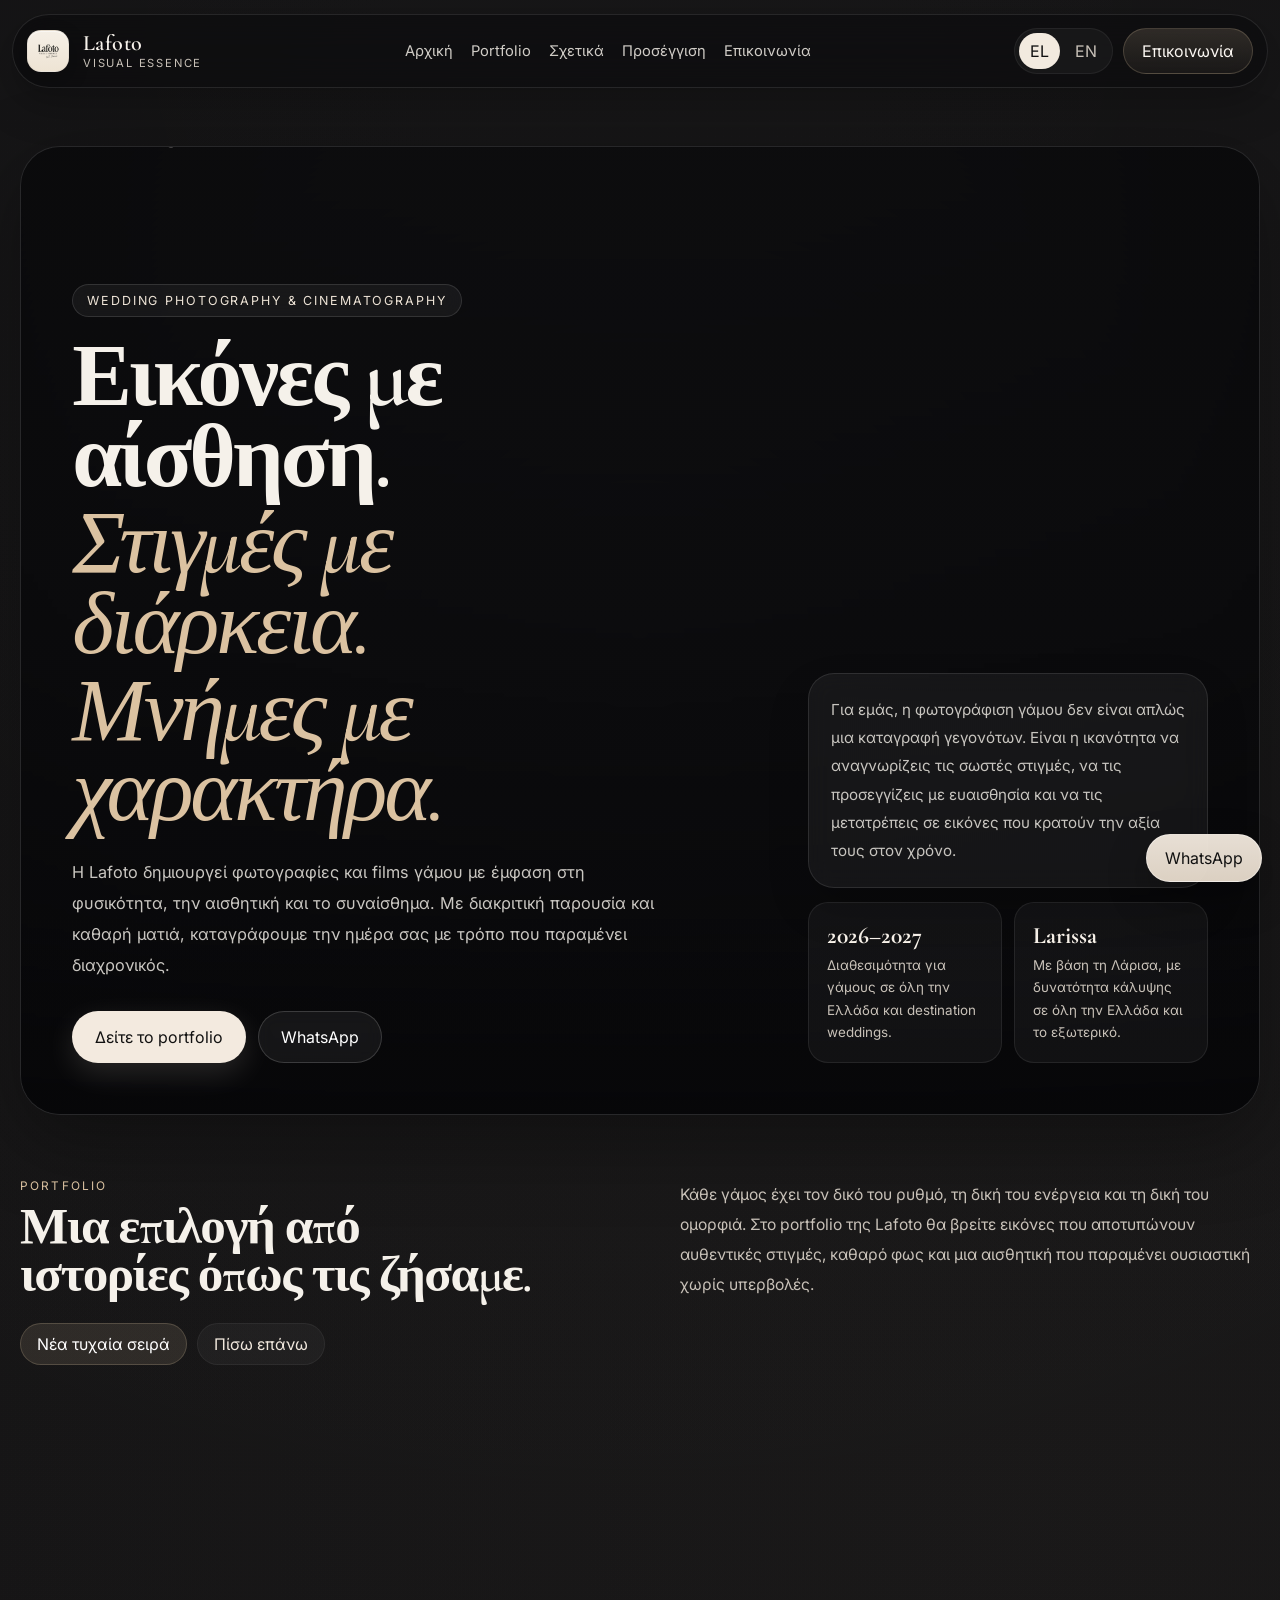
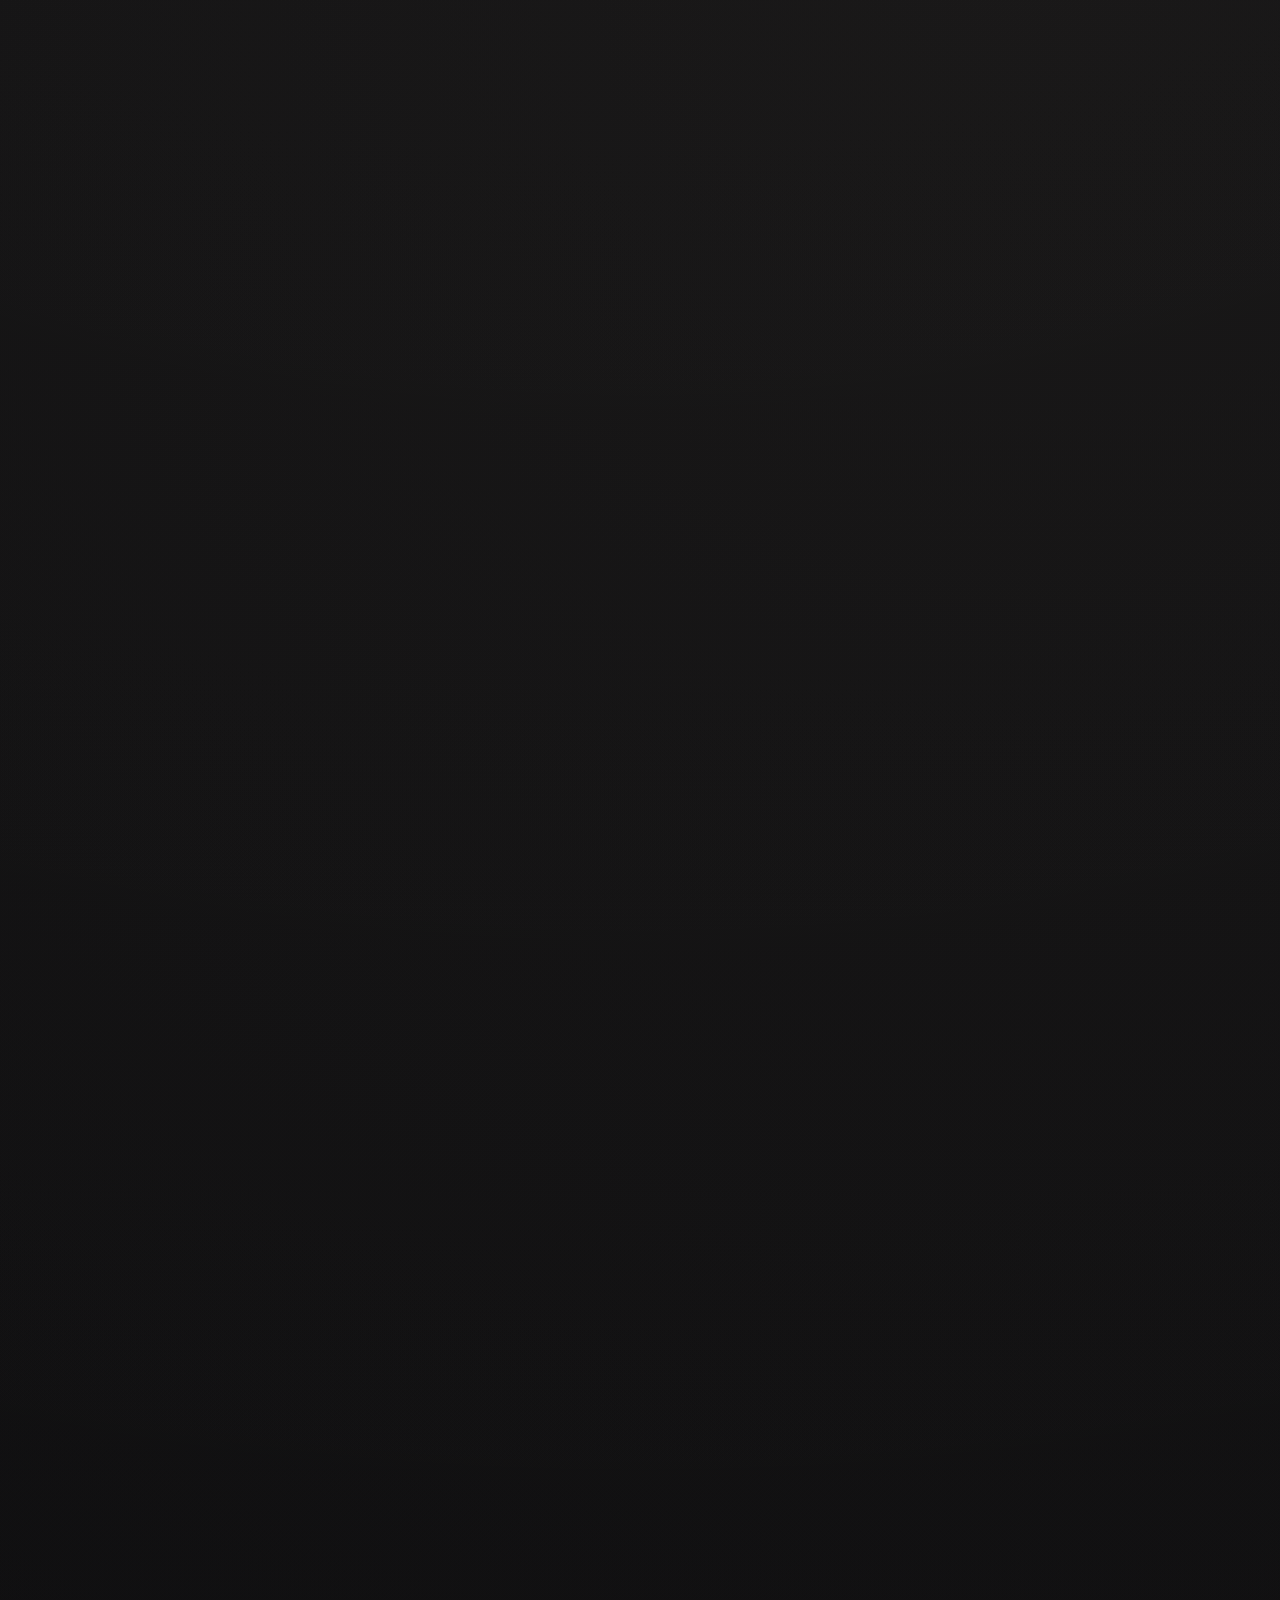
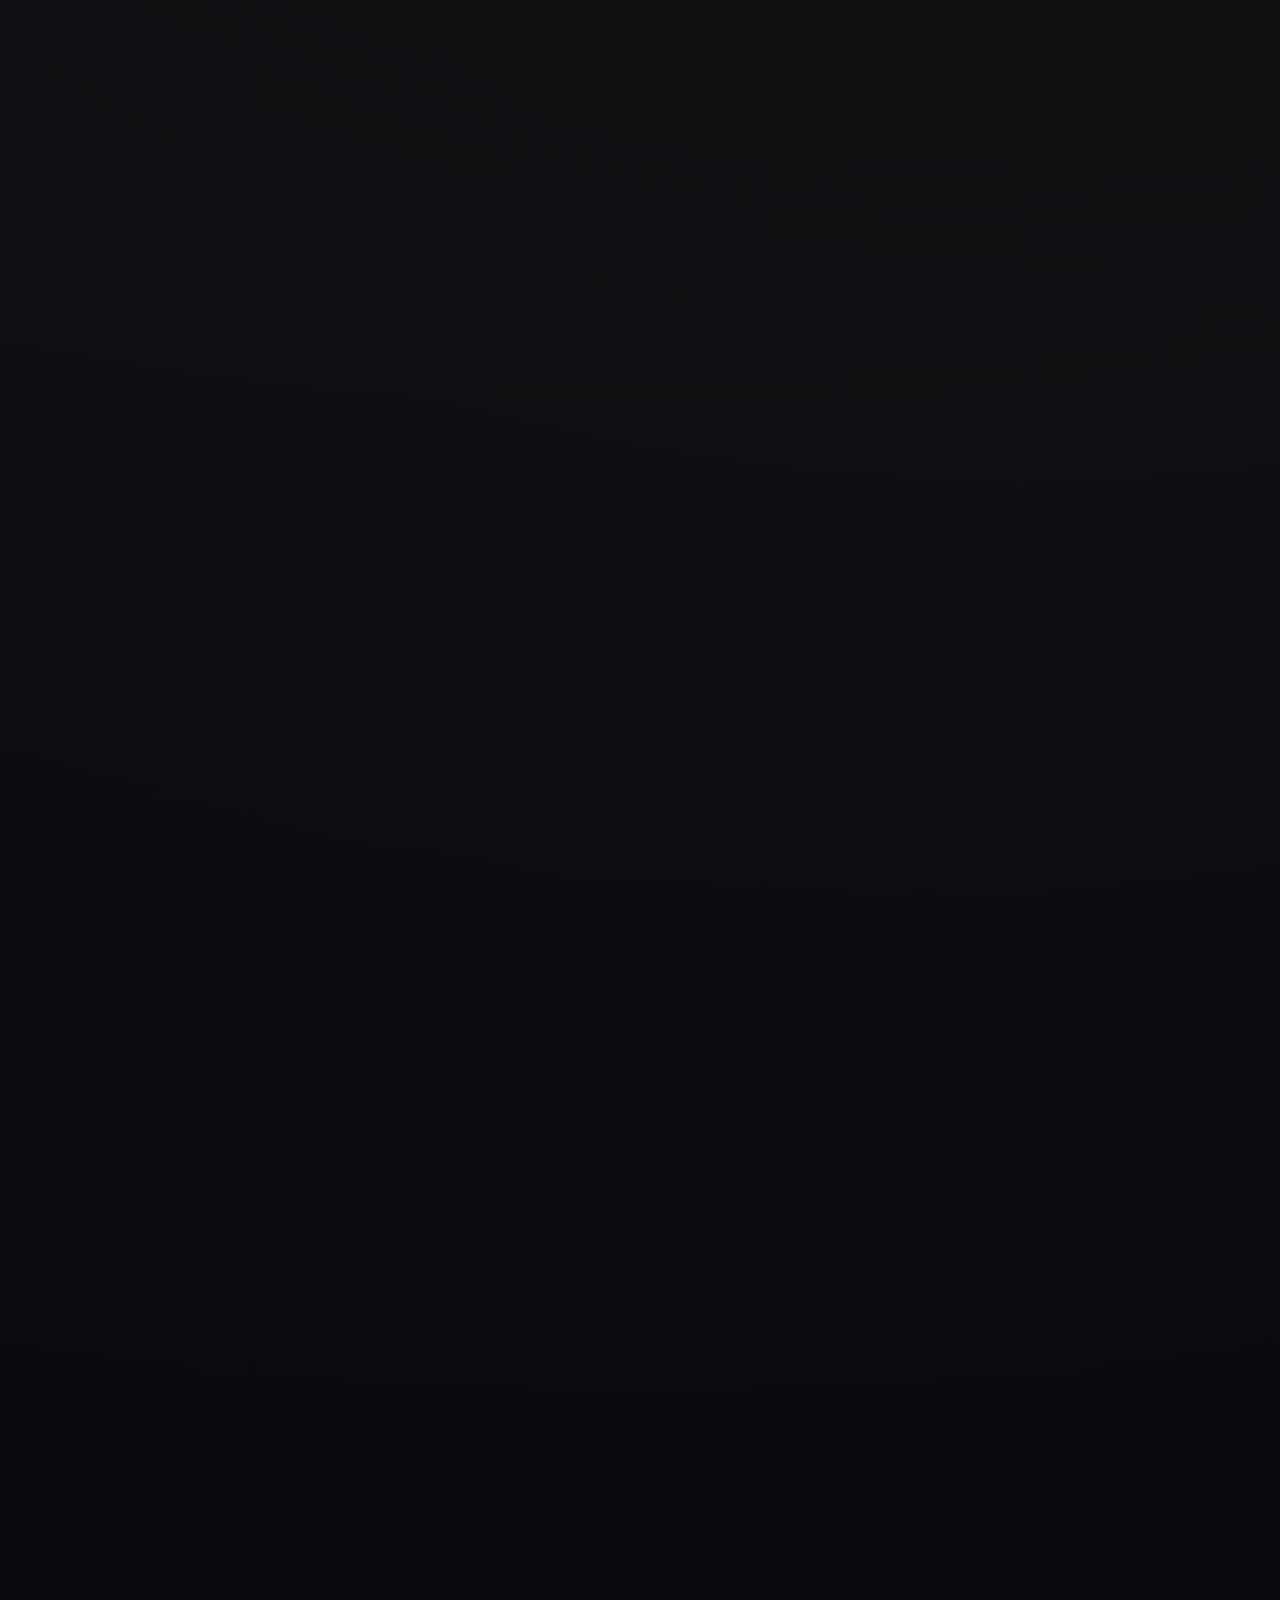
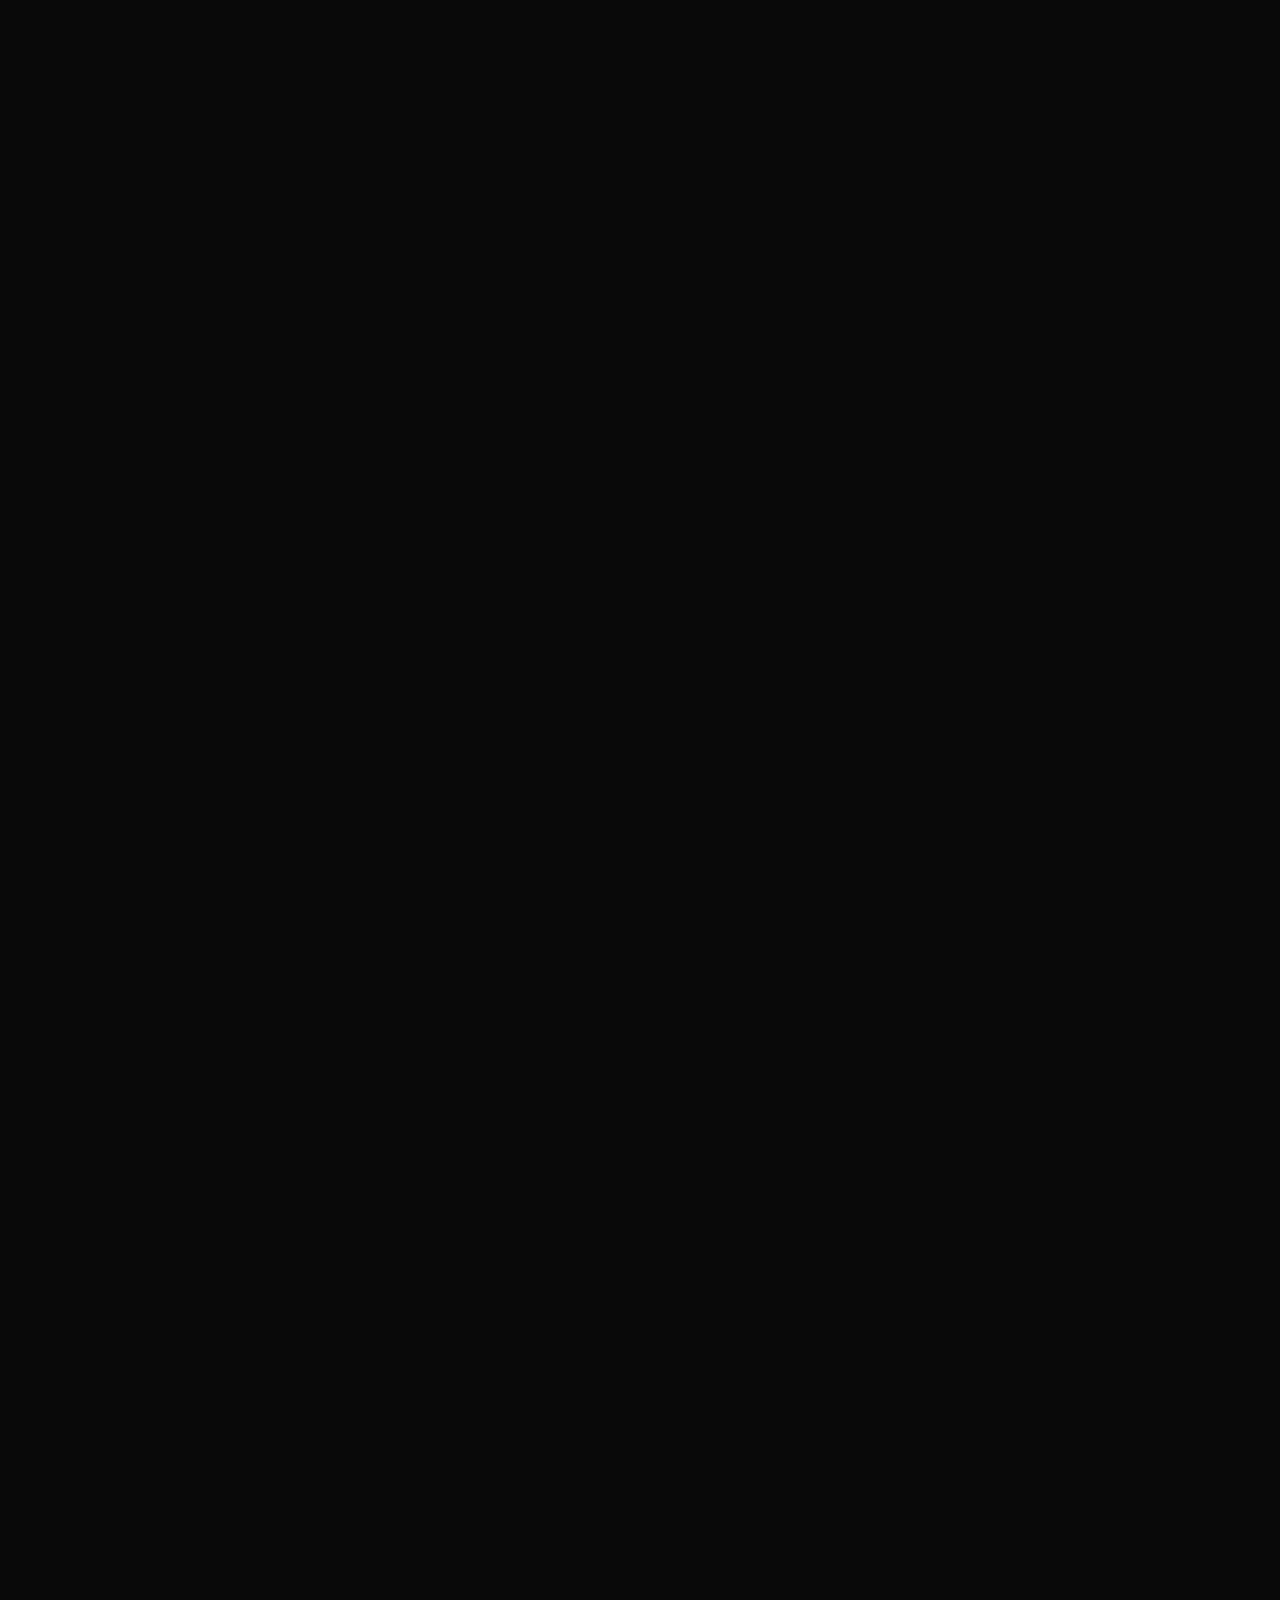
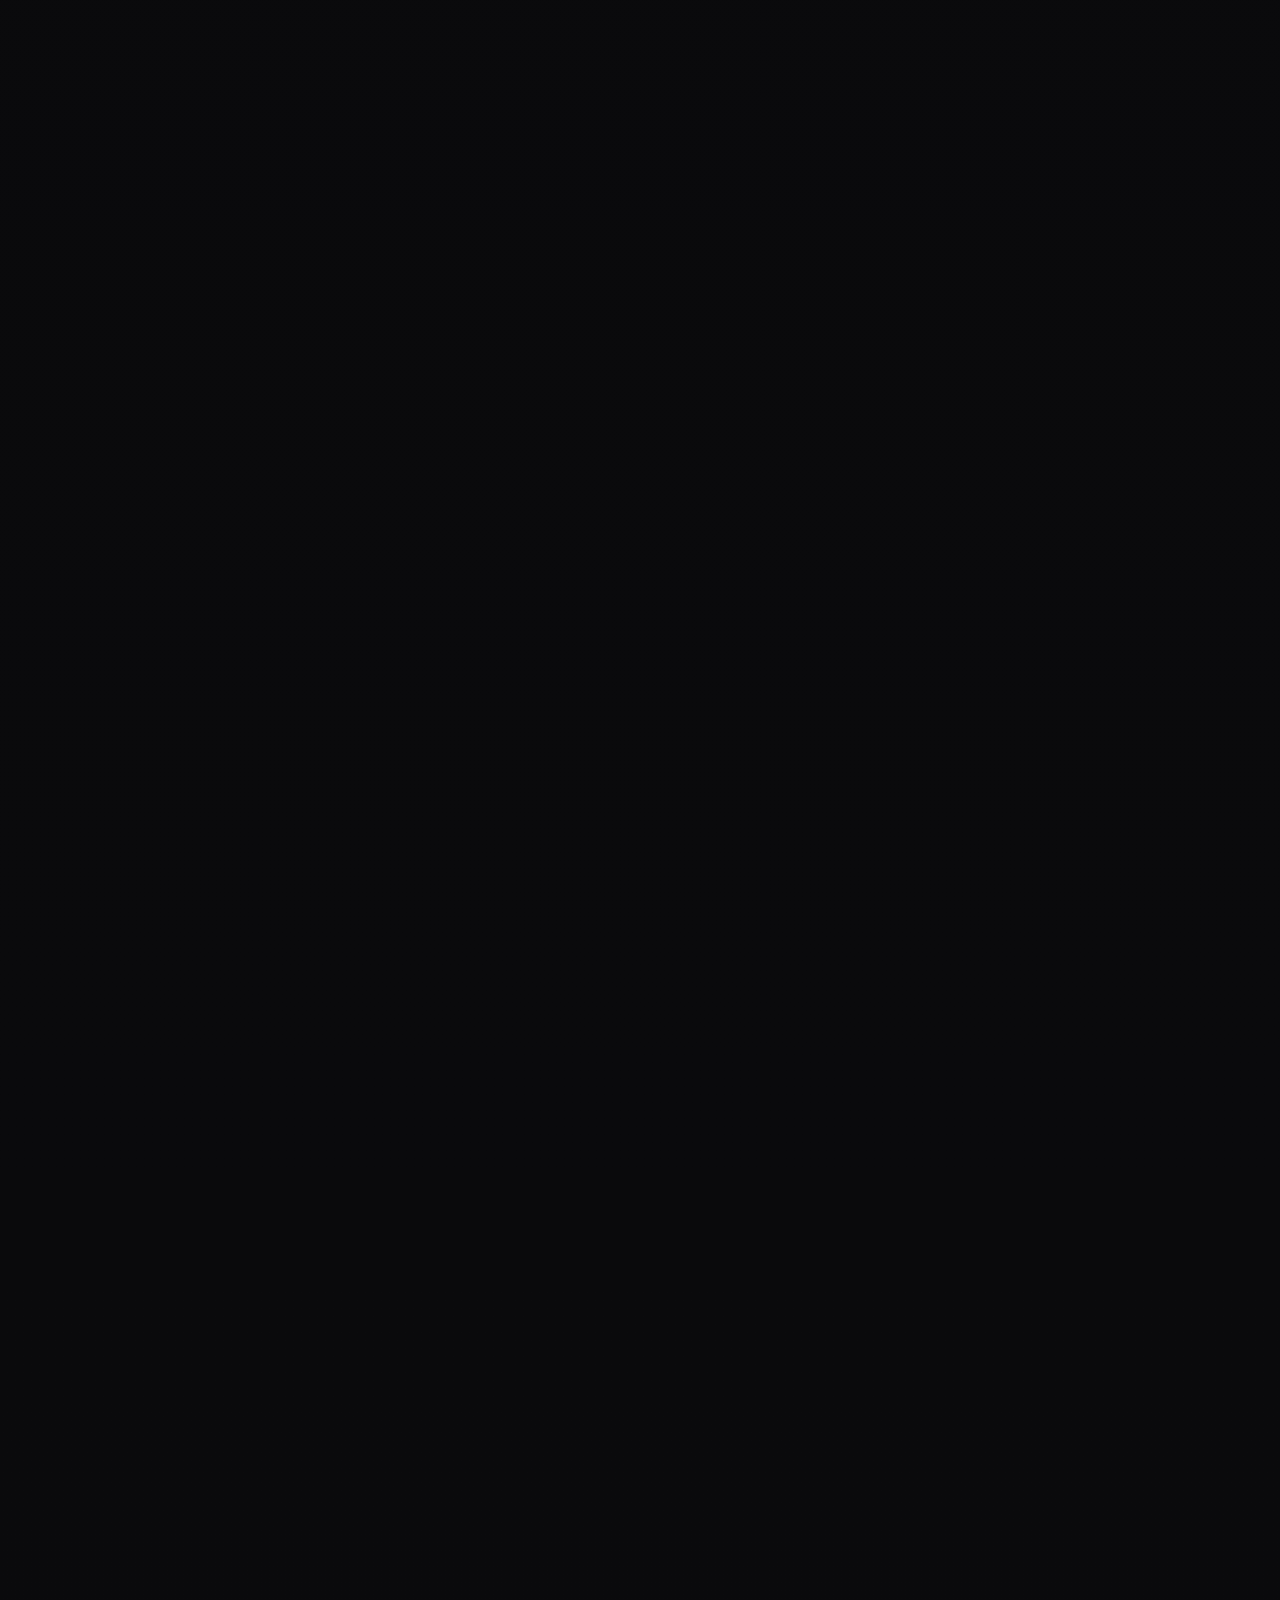
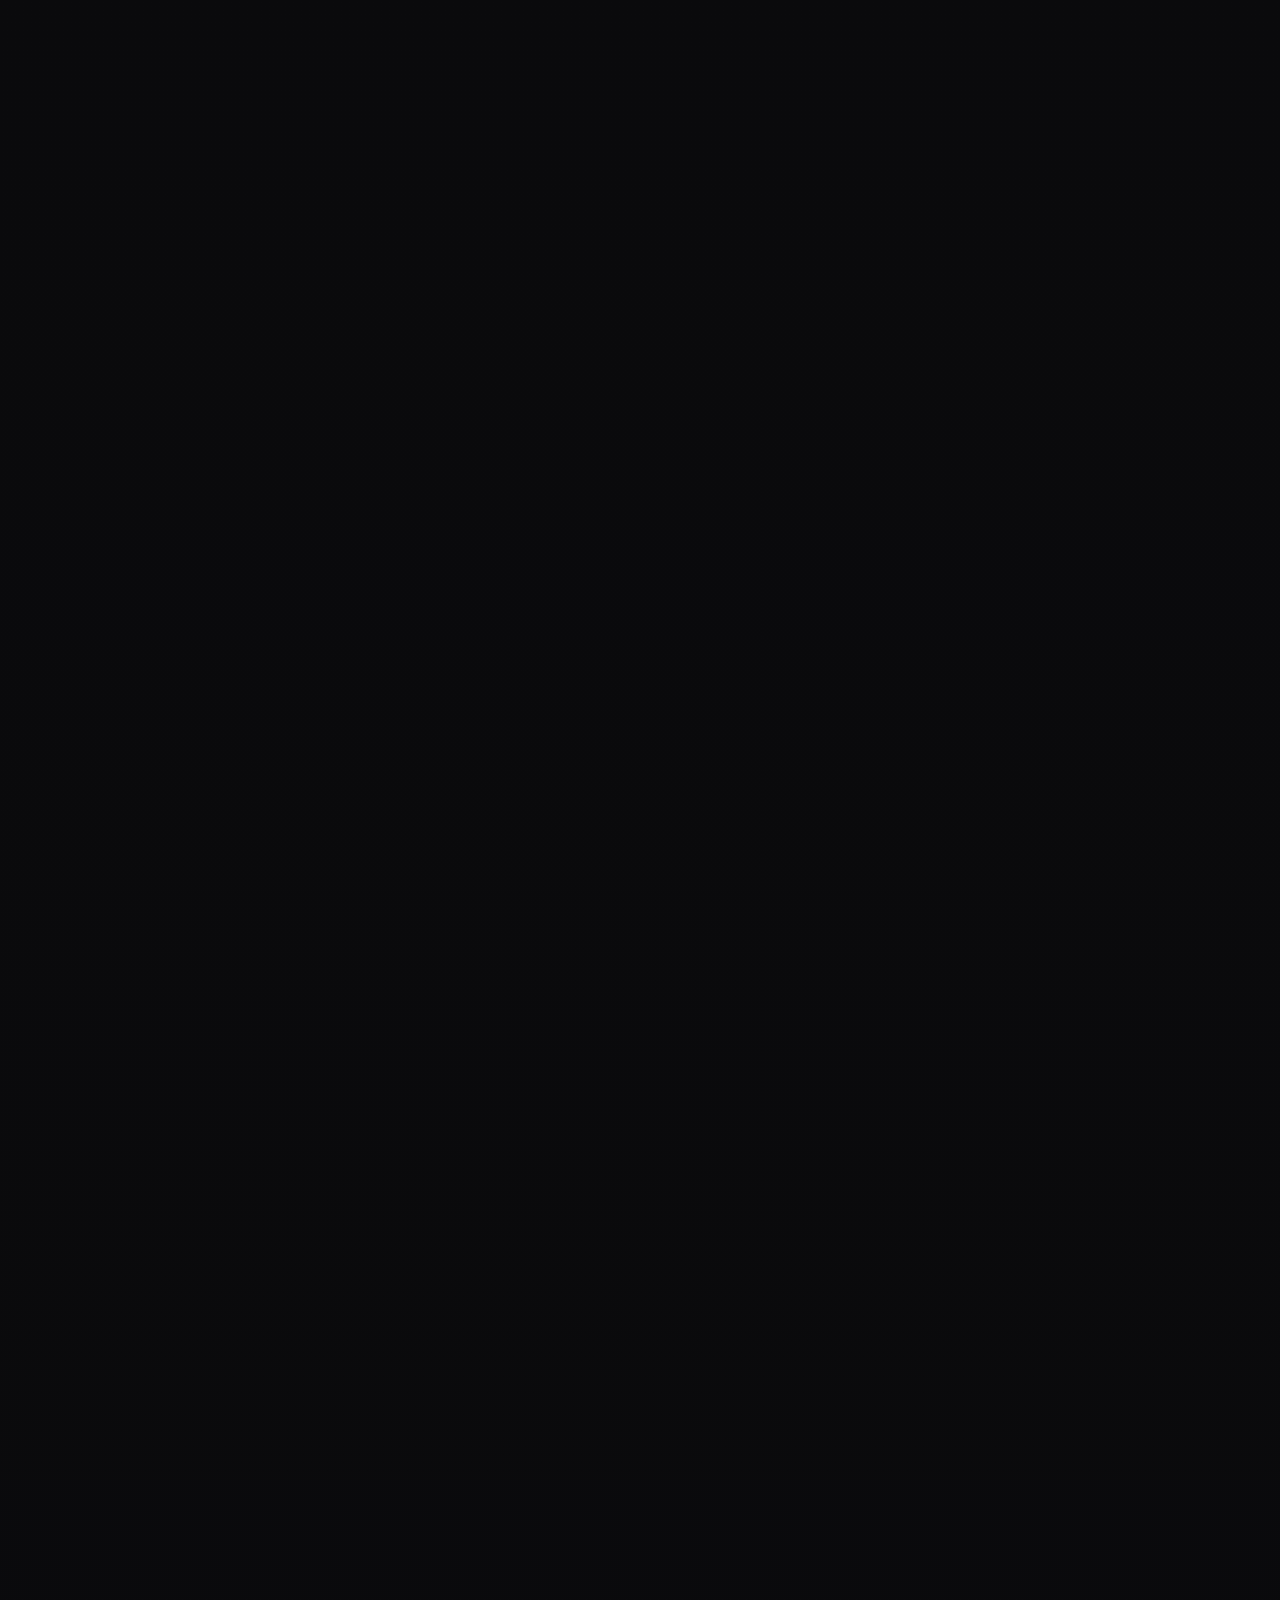
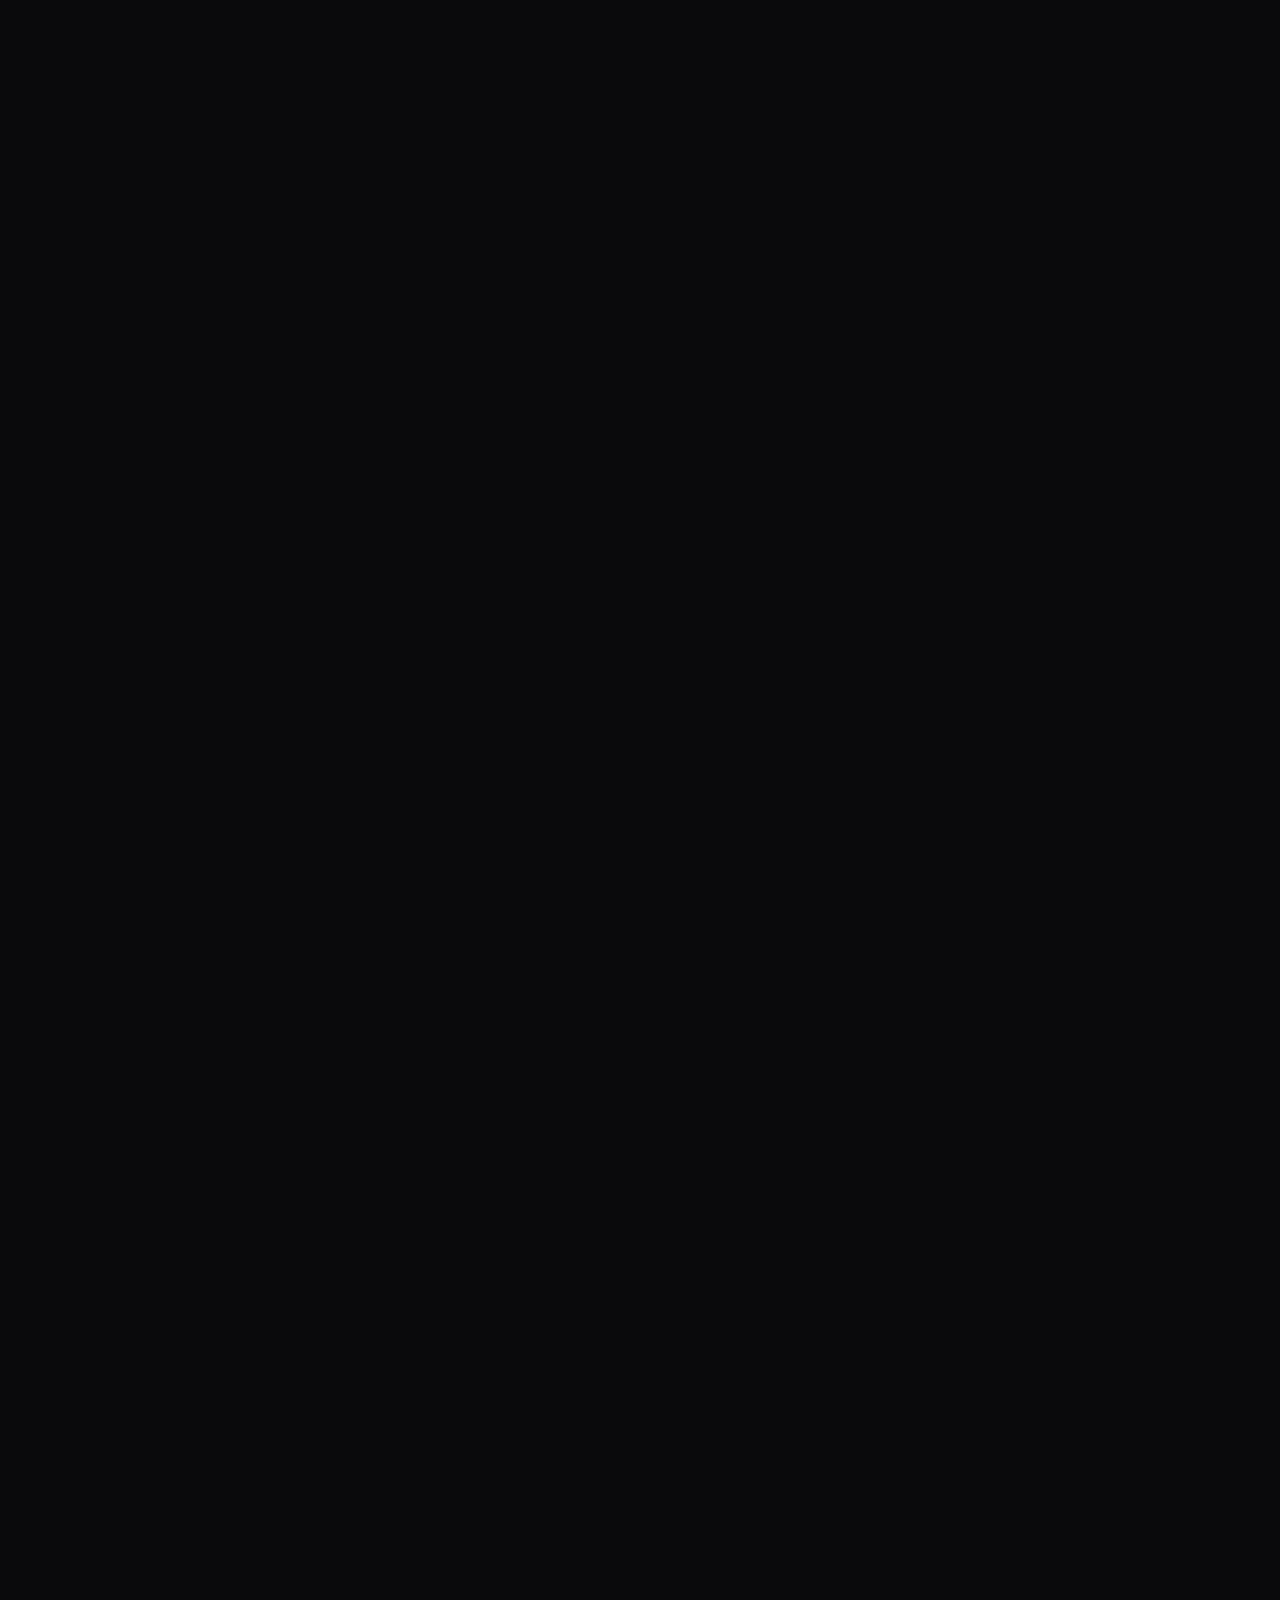
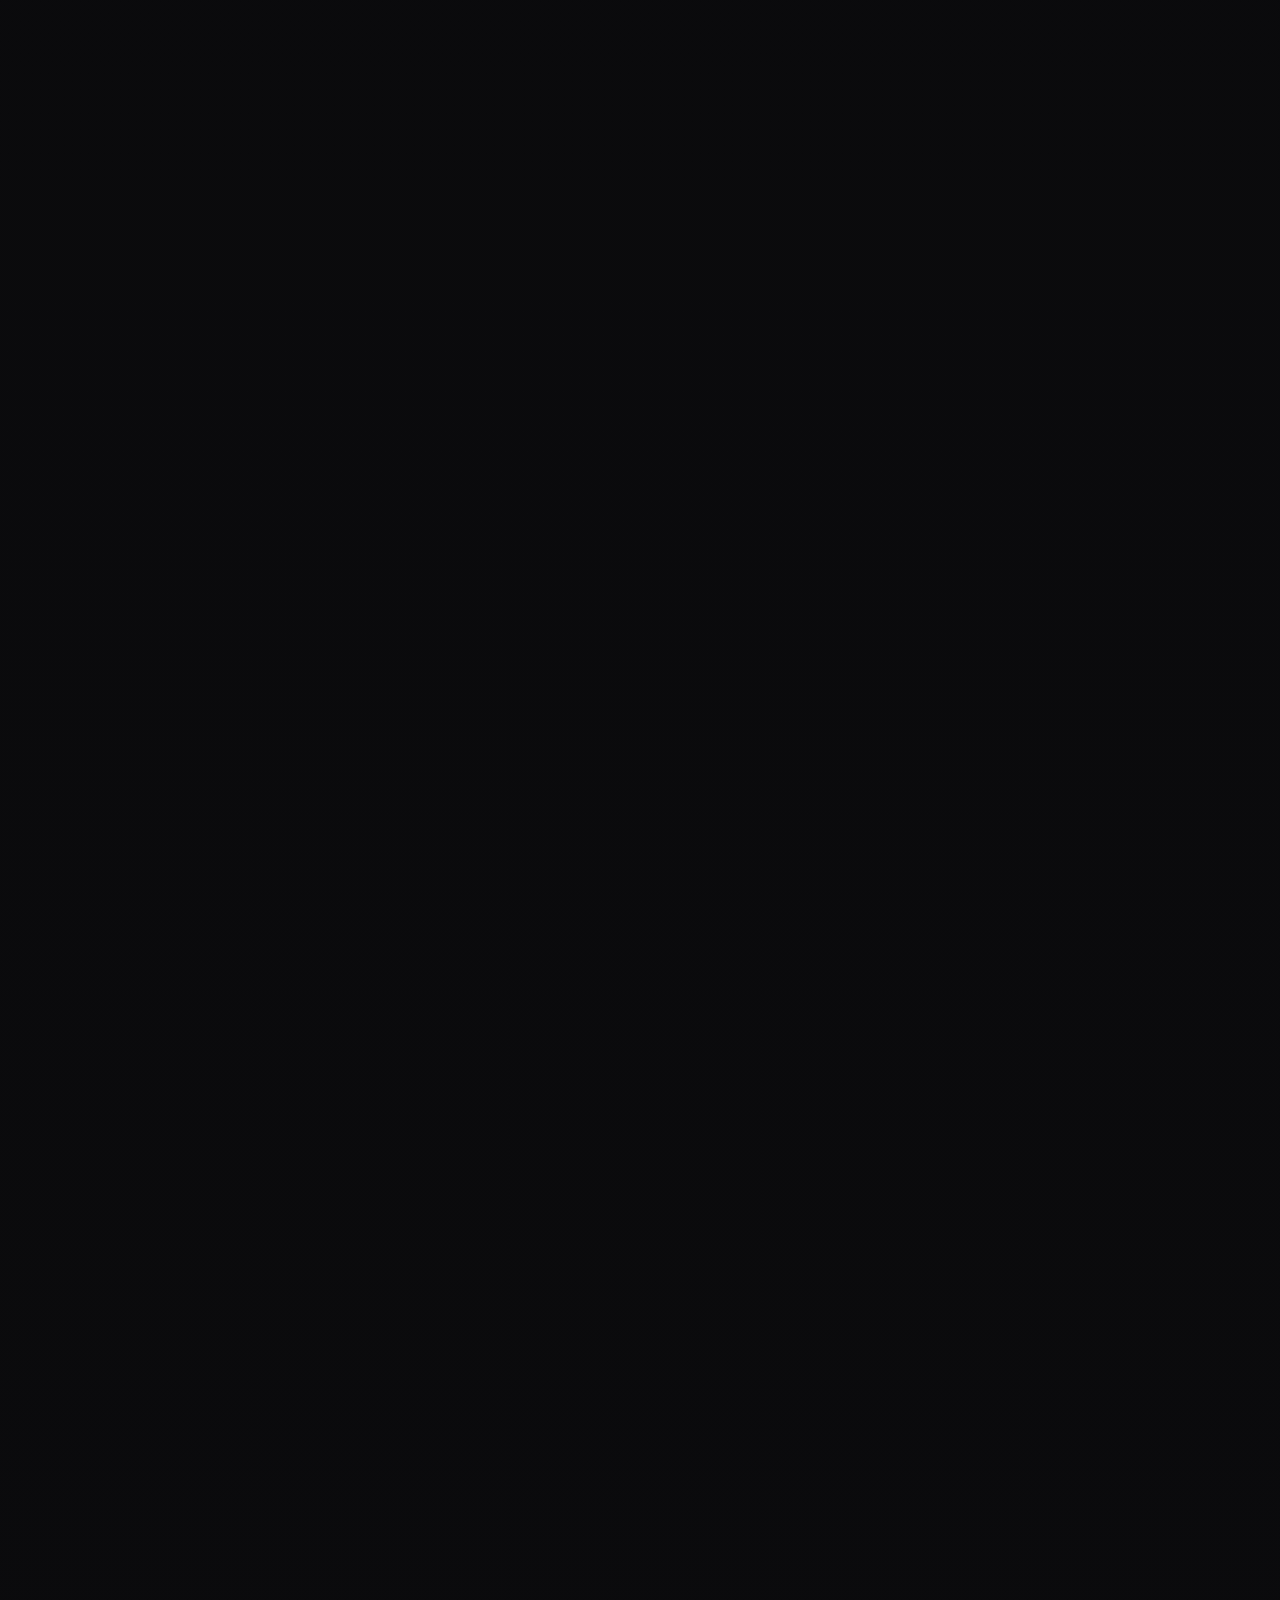
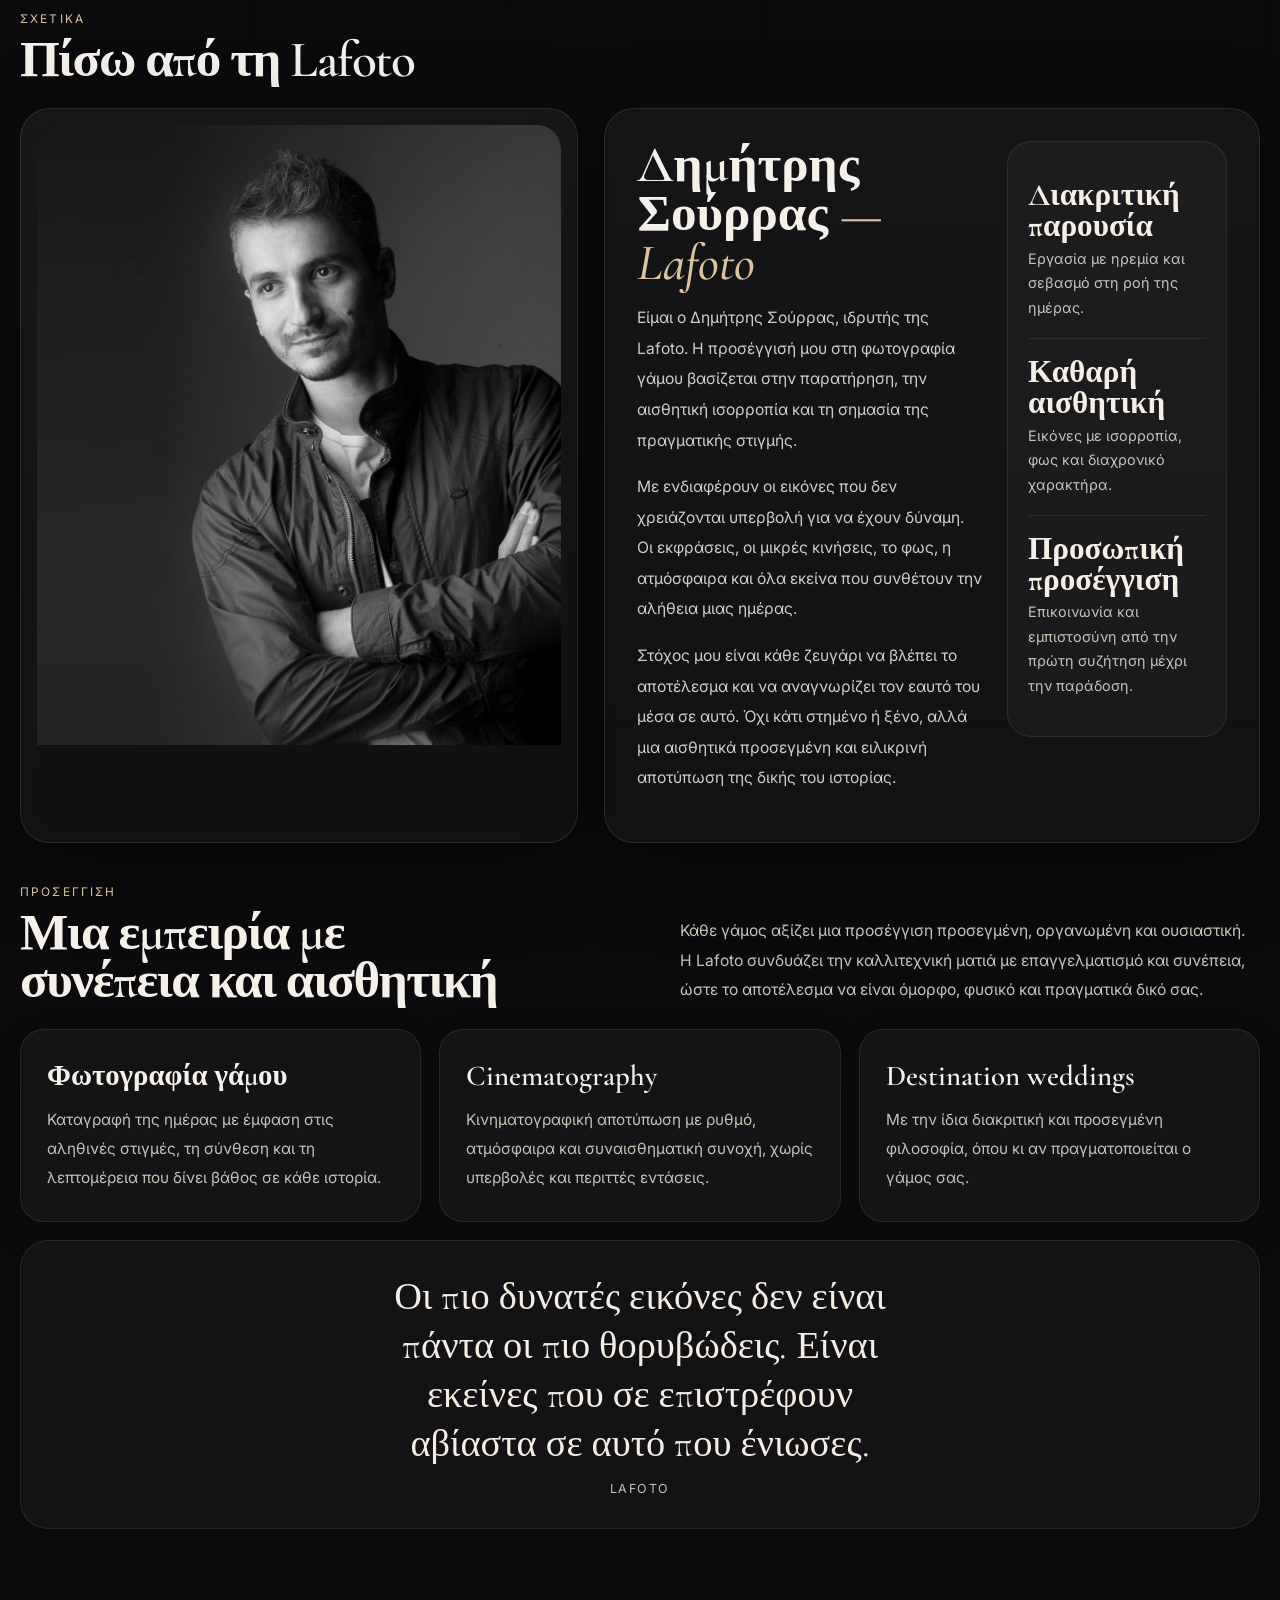
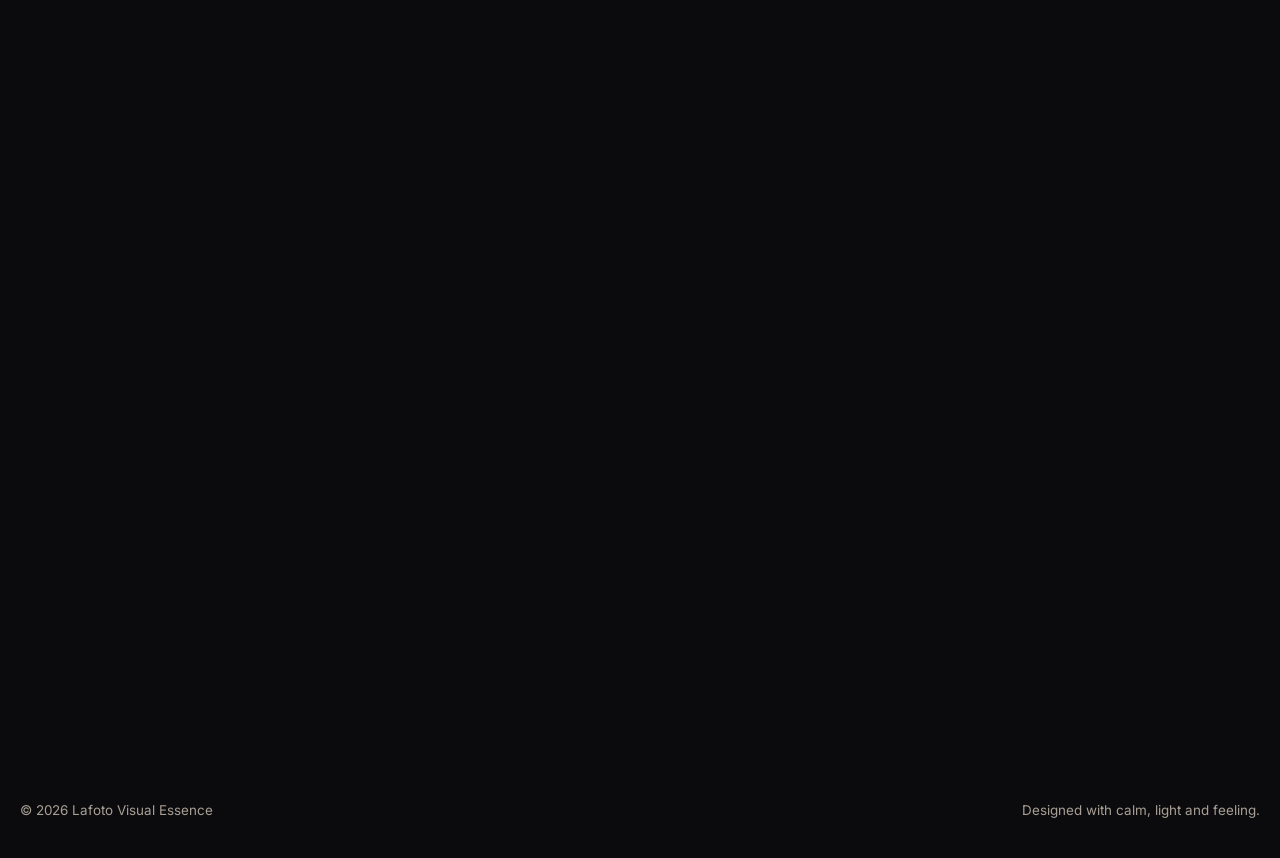
==== index.html @ 1e9b48b7 "Update index.html" ====
<!DOCTYPE html>
<html lang="el">
<head>
  <meta charset="UTF-8" />
  <meta name="viewport" content="width=device-width, initial-scale=1.0" />
  <title>Lafoto | Wedding Photography & Cinematography</title>
  <meta
    name="description"
    content="Lafoto — wedding photography & cinematography by Dimitris Sourras. Quiet, refined and timeless wedding storytelling in Larissa, Greece and beyond."
  />
  <meta
    name="keywords"
    content="wedding photographer Greece, wedding photography Larissa, destination wedding photographer, Lafoto, Dimitris Sourras, cinematography"
  />
  <meta name="theme-color" content="#0b0b0d" />
  <meta property="og:title" content="Lafoto | Wedding Photography & Cinematography" />
  <meta
    property="og:description"
    content="Refined wedding photography and cinematography with calm direction, emotional depth and timeless visual clarity."
  />
  <meta property="og:type" content="website" />
  <meta property="og:image" content="logo.png" />
  <meta property="og:locale" content="el_GR" />
  <meta name="twitter:card" content="summary_large_image" />
  <meta name="twitter:title" content="Lafoto | Wedding Photography & Cinematography" />
  <meta
    name="twitter:description"
    content="Quiet, refined wedding photography and cinematography in Larissa, Greece and beyond."
  />
  <meta name="twitter:image" content="logo.png" />

  <link rel="preconnect" href="https://fonts.googleapis.com" />
  <link rel="preconnect" href="https://fonts.gstatic.com" crossorigin />
  <link
    href="https://fonts.googleapis.com/css2?family=Cormorant+Garamond:wght@400;500;600;700&family=Inter:wght@300;400;500;600&display=swap"
    rel="stylesheet"
  />

  <style>
    :root{
      --bg:#0b0b0d;
      --bg-soft:#121215;
      --panel:rgba(255,255,255,0.04);
      --panel-strong:rgba(255,255,255,0.065);
      --stroke:rgba(255,255,255,0.10);
      --stroke-soft:rgba(255,255,255,0.06);
      --text:#f5f1ea;
      --muted:#c8c1b8;
      --soft:#a89f95;
      --accent:#dbc2a1;
      --accent-2:#b59a79;
      --shadow:0 24px 80px rgba(0,0,0,0.34);
      --radius:24px;
      --radius-lg:34px;
      --radius-xl:40px;
      --max:1360px;
      --header-h:84px;
    }

    *,
    *::before,
    *::after{
      box-sizing:border-box;
      margin:0;
      padding:0;
    }

    html{scroll-behavior:smooth}

    body{
      font-family:"Inter",sans-serif;
      background:
        radial-gradient(circle at top, rgba(255,255,255,0.04), transparent 32%),
        radial-gradient(circle at 80% 10%, rgba(219,194,161,0.05), transparent 22%),
        linear-gradient(180deg,#09090b 0%,#0b0b0d 100%);
      color:var(--text);
      overflow-x:hidden;
      -webkit-font-smoothing:antialiased;
      text-rendering:optimizeLegibility;
    }

    img{
      max-width:100%;
      display:block;
    }

    a{
      text-decoration:none;
      color:inherit;
    }

    button{
      font:inherit;
      border:none;
      background:none;
    }

    .grain{
      pointer-events:none;
      position:fixed;
      inset:0;
      opacity:0.035;
      background-image:
        radial-gradient(circle at 25% 25%, rgba(255,255,255,0.5) 0 0.55px, transparent 0.75px),
        radial-gradient(circle at 75% 75%, rgba(255,255,255,0.35) 0 0.45px, transparent 0.65px);
      background-size:20px 20px, 24px 24px;
      z-index:9999;
      mix-blend-mode:soft-light;
    }

    .page-shell{
      position:relative;
      width:min(var(--max), calc(100% - 40px));
      margin:0 auto;
    }

    header{
      position:fixed;
      top:14px;
      left:50%;
      transform:translateX(-50%);
      width:min(var(--max), calc(100% - 24px));
      z-index:1000;
      padding:10px 14px;
      border:1px solid var(--stroke);
      background:rgba(10,10,12,0.56);
      backdrop-filter:blur(18px) saturate(150%);
      -webkit-backdrop-filter:blur(18px) saturate(150%);
      border-radius:999px;
      box-shadow:0 14px 44px rgba(0,0,0,0.26);
    }

    .header-inner{
      display:flex;
      align-items:center;
      justify-content:space-between;
      gap:16px;
      min-height:52px;
    }

    .brand{
      display:flex;
      align-items:center;
      gap:14px;
      min-width:0;
    }

    .brand img{
      width:auto;
      height:42px;
      padding:8px;
      object-fit:contain;
      flex-shrink:0;
      background:linear-gradient(180deg, #f5efe6 0%, #eee4d4 100%);
      border:1px solid rgba(0,0,0,0.05);
      border-radius:14px;
      box-shadow:
        0 8px 20px rgba(0,0,0,0.22),
        inset 0 1px 0 rgba(255,255,255,0.55);
    }

    .brand-copy{
      display:flex;
      flex-direction:column;
      line-height:1;
      min-width:0;
    }

    .brand-title{
      font-family:"Cormorant Garamond",serif;
      font-size:1.38rem;
      letter-spacing:0.02em;
      font-weight:600;
      color:#f7f2eb;
    }

    .brand-sub{
      margin-top:4px;
      font-size:0.70rem;
      color:var(--muted);
      letter-spacing:0.16em;
      text-transform:uppercase;
      white-space:nowrap;
    }

    .desktop-nav{
      display:flex;
      align-items:center;
      gap:18px;
    }

    .desktop-nav a{
      position:relative;
      font-size:0.92rem;
      color:rgba(245,241,234,0.84);
      transition:color .25s ease;
    }

    .desktop-nav a::after{
      content:"";
      position:absolute;
      left:0;
      bottom:-6px;
      width:100%;
      height:1px;
      background:linear-gradient(90deg,transparent,var(--accent),transparent);
      transform:scaleX(0);
      transform-origin:center;
      transition:transform .28s ease;
    }

    .desktop-nav a:hover{color:#fff}
    .desktop-nav a:hover::after{transform:scaleX(1)}

    .header-actions{
      display:flex;
      align-items:center;
      gap:10px;
      flex-shrink:0;
    }

    .lang-switch{
      display:flex;
      align-items:center;
      gap:4px;
      padding:4px;
      background:rgba(255,255,255,0.04);
      border:1px solid var(--stroke-soft);
      border-radius:999px;
    }

    .lang-btn{
      cursor:pointer;
      color:var(--muted);
      background:transparent;
      padding:8px 11px;
      border-radius:999px;
      transition:all .22s ease;
    }

    .lang-btn.active{
      background:#f2eadf;
      color:#111;
    }

    .header-cta{
      border:1px solid rgba(219,194,161,0.22);
      background:linear-gradient(180deg, rgba(219,194,161,0.16), rgba(219,194,161,0.06));
      color:#fbf7f2;
      padding:12px 18px;
      border-radius:999px;
      transition:transform .22s ease, background .22s ease, border-color .22s ease;
      white-space:nowrap;
    }

    .header-cta:hover{
      transform:translateY(-1px);
      border-color:rgba(219,194,161,0.38);
      background:linear-gradient(180deg, rgba(219,194,161,0.20), rgba(219,194,161,0.09));
    }

    .mobile-menu-btn{
      display:none;
      width:44px;
      height:44px;
      border-radius:50%;
      border:1px solid var(--stroke-soft);
      background:rgba(255,255,255,0.04);
      color:#fff;
      align-items:center;
      justify-content:center;
      cursor:pointer;
      flex-shrink:0;
    }

    .mobile-panel{
      display:none;
      margin-top:10px;
      padding:14px;
      border-top:1px solid var(--stroke-soft);
    }

    .mobile-panel.open{display:block}

    .mobile-nav{
      display:flex;
      flex-direction:column;
      gap:12px;
      margin-bottom:14px;
    }

    .mobile-nav a{
      padding:12px 10px;
      border-radius:14px;
      background:rgba(255,255,255,0.03);
      color:#efe7dd;
    }

    .mobile-actions{
      display:flex;
      align-items:center;
      justify-content:space-between;
      gap:10px;
      flex-wrap:wrap;
    }

    main{
      padding-top:calc(var(--header-h) + 34px);
    }

    .hero{
      position:relative;
      min-height:calc(100vh - 40px);
      display:grid;
      align-items:end;
      padding:28px 0 22px;
    }

    .hero-card{
      position:relative;
      min-height:88vh;
      border-radius:var(--radius-xl);
      overflow:hidden;
      border:1px solid var(--stroke);
      box-shadow:var(--shadow);
      background:#101012;
    }

    .hero-slides{
      position:absolute;
      inset:0;
    }

    .hero-slide{
      position:absolute;
      inset:0;
      opacity:0;
      transition:opacity 1.35s ease;
      will-change:opacity;
    }

    .hero-slide.active{
      opacity:1;
    }

    .hero-slide img{
      width:100%;
      height:100%;
      object-fit:cover;
      transform:scale(1.04);
      filter:saturate(0.95) contrast(1.02) brightness(0.72);
    }

    .hero-card::before{
      content:"";
      position:absolute;
      inset:0;
      z-index:2;
      background:
        linear-gradient(180deg, rgba(7,7,9,0.20) 0%, rgba(7,7,9,0.42) 48%, rgba(7,7,9,0.82) 100%),
        radial-gradient(circle at center, transparent 0%, rgba(0,0,0,0.12) 70%, rgba(0,0,0,0.30) 100%);
    }

    .hero-fade{
      position:absolute;
      inset:auto 0 0 0;
      height:200px;
      z-index:3;
      background:linear-gradient(180deg, transparent, rgba(7,7,9,0.76));
    }

    .hero-content{
      position:relative;
      z-index:4;
      display:grid;
      align-items:end;
      grid-template-columns:1.12fr 0.88fr;
      gap:28px;
      min-height:88vh;
      padding:clamp(30px,4vw,62px);
    }

    .hero-copy{
      max-width:760px;
      align-self:center;
      padding-top:86px;
    }

    .eyebrow{
      display:inline-flex;
      align-items:center;
      gap:10px;
      padding:8px 14px;
      border-radius:999px;
      border:1px solid rgba(255,255,255,0.12);
      background:rgba(255,255,255,0.05);
      color:#eee4d7;
      font-size:0.78rem;
      letter-spacing:0.15em;
      text-transform:uppercase;
      backdrop-filter:blur(8px);
      margin-bottom:20px;
    }

    .hero h1{
      font-family:"Cormorant Garamond",serif;
      font-size:clamp(3.2rem, 7vw, 6.8rem);
      line-height:0.90;
      letter-spacing:-0.035em;
      font-weight:600;
      max-width:11ch;
      text-wrap:balance;
    }

    .hero h1 span{
      display:block;
    }

    .hero h1 span + span{
      color:var(--accent);
      font-style:italic;
      font-weight:500;
      margin-top:6px;
    }

    .hero-lead{
      margin-top:24px;
      max-width:60ch;
      font-size:1.02rem;
      line-height:1.9;
      color:rgba(245,241,234,0.82);
    }

    .hero-actions{
      margin-top:30px;
      display:flex;
      align-items:center;
      gap:12px;
      flex-wrap:wrap;
    }

    .btn-primary,
    .btn-secondary{
      display:inline-flex;
      align-items:center;
      justify-content:center;
      gap:10px;
      min-height:52px;
      padding:14px 22px;
      border-radius:999px;
      transition:transform .22s ease, background .22s ease, border-color .22s ease, color .22s ease;
      border:1px solid transparent;
    }

    .btn-primary{
      background:#f3eadf;
      color:#111;
      box-shadow:0 10px 30px rgba(243,234,223,0.14);
    }

    .btn-primary:hover{transform:translateY(-1px)}

    .btn-secondary{
      border-color:rgba(255,255,255,0.16);
      background:rgba(255,255,255,0.06);
      color:#fff;
      backdrop-filter:blur(8px);
    }

    .btn-secondary:hover{
      transform:translateY(-1px);
      background:rgba(255,255,255,0.09);
      border-color:rgba(255,255,255,0.24);
    }

    .hero-side{
      align-self:end;
      justify-self:end;
      width:min(400px,100%);
      display:flex;
      flex-direction:column;
      gap:14px;
    }

    .glass-card{
      background:rgba(255,255,255,0.05);
      border:1px solid rgba(255,255,255,0.10);
      backdrop-filter:blur(12px);
      border-radius:26px;
      padding:22px;
      box-shadow:0 20px 40px rgba(0,0,0,0.18);
    }

    .quiet-note{
      line-height:1.85;
      color:rgba(245,241,234,0.80);
      font-size:0.95rem;
    }

    .hero-meta{
      display:grid;
      grid-template-columns:repeat(2,minmax(0,1fr));
      gap:12px;
    }

    .meta-tile{
      padding:18px;
      border-radius:20px;
      background:rgba(255,255,255,0.045);
      border:1px solid rgba(255,255,255,0.08);
    }

    .meta-tile strong{
      display:block;
      font-family:"Cormorant Garamond",serif;
      font-size:1.48rem;
      color:#f8f2ea;
      margin-bottom:4px;
    }

    .meta-tile span{
      font-size:0.84rem;
      color:var(--muted);
      line-height:1.6;
    }

    .section{
      padding:42px 0 0;
    }

    .section-block{
      padding:42px 0 0;
    }

    .section-head{
      display:flex;
      align-items:end;
      justify-content:space-between;
      gap:22px;
      margin-bottom:24px;
    }

    .section-kicker{
      color:var(--accent);
      letter-spacing:0.18em;
      text-transform:uppercase;
      font-size:0.74rem;
      margin-bottom:10px;
    }

    h2{
      font-family:"Cormorant Garamond",serif;
      font-size:clamp(2.6rem,4vw,4.2rem);
      line-height:0.94;
      font-weight:600;
      letter-spacing:-0.03em;
      text-wrap:balance;
    }

    .section-desc{
      max-width:58ch;
      color:var(--muted);
      line-height:1.9;
      font-size:0.98rem;
    }

    .portfolio-controls{
      display:flex;
      gap:10px;
      align-items:center;
      flex-wrap:wrap;
    }

    .chip{
      display:inline-flex;
      align-items:center;
      justify-content:center;
      min-height:42px;
      padding:10px 16px;
      border-radius:999px;
      border:1px solid var(--stroke-soft);
      background:rgba(255,255,255,0.04);
      color:#f0e7dc;
      cursor:pointer;
      transition:all .22s ease;
    }

    .chip.active,
    .chip:hover{
      background:rgba(219,194,161,0.12);
      border-color:rgba(219,194,161,0.22);
      color:#fff;
    }

    .masonry{
      columns:4 260px;
      column-gap:18px;
    }

    .masonry-item{
      position:relative;
      display:block;
      width:100%;
      break-inside:avoid;
      -webkit-column-break-inside:avoid;
      page-break-inside:avoid;
      margin:0 0 18px;
      padding:0;
      border-radius:22px;
      overflow:hidden;
      border:1px solid rgba(255,255,255,0.08);
      background:#111318;
      box-shadow:0 12px 30px rgba(0,0,0,0.18);
      cursor:pointer;
      transition:transform .24s ease, border-color .24s ease;
    }

    .masonry-item:hover{
      transform:translateY(-2px);
      border-color:rgba(255,255,255,0.13);
    }

    .masonry-item::before{
      content:"";
      display:block;
      width:100%;
      min-height:140px;
      background:linear-gradient(180deg, rgba(255,255,255,0.03), rgba(255,255,255,0.01));
    }

    .masonry-item img{
      position:relative;
      z-index:2;
      width:100%;
      height:auto;
      display:block;
      opacity:1;
      visibility:visible;
      background:#0f0f12;
      transition:transform .7s ease, filter .45s ease, opacity .25s ease;
      will-change:transform;
      margin-top:-140px;
    }

    .masonry-item img.is-loading{
      opacity:.85;
    }

    .masonry-item img.is-error{
      opacity:.35;
      min-height:140px;
      object-fit:cover;
    }

    .masonry-item:hover img{
      transform:scale(1.04);
      filter:saturate(1.02) contrast(1.01);
    }

    .masonry-item::after{
      content:"";
      position:absolute;
      inset:0;
      z-index:3;
      background:linear-gradient(180deg, transparent 35%, rgba(0,0,0,0.24) 100%);
      opacity:0;
      transition:opacity .28s ease;
      pointer-events:none;
    }

    .masonry-item:hover::after{opacity:1}

    .about-grid{
      display:grid;
      grid-template-columns:minmax(0,0.92fr) minmax(0,1.08fr);
      gap:26px;
      align-items:stretch;
    }

    .portrait-card{
      padding:16px;
      background:linear-gradient(180deg, rgba(255,255,255,0.05), rgba(255,255,255,0.03));
      border:1px solid rgba(255,255,255,0.10);
      border-radius:30px;
      box-shadow:var(--shadow);
      min-height:100%;
    }

    .portrait-frame{
      position:relative;
      border-radius:24px;
      overflow:hidden;
      min-height:100%;
      background:#111;
    }

    .portrait-frame img{
      width:100%;
      height:100%;
      min-height:620px;
      object-fit:cover;
      object-position:right center;
      filter:contrast(1.01) saturate(0.95);
    }

    .about-card{
      padding:32px;
      border-radius:30px;
      background:
        linear-gradient(180deg, rgba(255,255,255,0.045), rgba(255,255,255,0.032));
      border:1px solid rgba(255,255,255,0.10);
      box-shadow:var(--shadow);
      display:grid;
      grid-template-columns:1fr auto;
      gap:24px;
    }

    .about-copy h3{
      font-family:"Cormorant Garamond",serif;
      font-size:clamp(2.2rem,4vw,3.25rem);
      line-height:0.95;
      font-weight:600;
      margin-bottom:16px;
    }

    .signature{
      color:var(--accent);
      font-style:italic;
      font-weight:500;
      font-family:"Cormorant Garamond",serif;
    }

    .about-copy p{
      line-height:1.95;
      color:rgba(245,241,234,0.84);
      margin-bottom:16px;
      font-size:0.98rem;
    }

    .stat-rail{
      width:220px;
      padding:20px;
      border-radius:24px;
      background:rgba(255,255,255,0.035);
      border:1px solid rgba(255,255,255,0.08);
      align-self:start;
    }

    .stat{
      padding:18px 0;
      border-bottom:1px solid rgba(255,255,255,0.08);
    }

    .stat:last-child{border-bottom:none}

    .stat strong{
      display:block;
      font-family:"Cormorant Garamond",serif;
      font-size:1.95rem;
      color:#f6efe5;
      margin-bottom:4px;
      line-height:1;
    }

    .stat span{
      color:var(--muted);
      line-height:1.7;
      font-size:0.9rem;
    }

    .services{
      display:grid;
      grid-template-columns:repeat(3,minmax(0,1fr));
      gap:18px;
    }

    .service-card{
      padding:28px 26px;
      border-radius:24px;
      background:rgba(255,255,255,0.04);
      border:1px solid rgba(255,255,255,0.09);
      box-shadow:0 14px 34px rgba(0,0,0,0.14);
    }

    .service-card h4{
      font-family:"Cormorant Garamond",serif;
      font-size:1.8rem;
      font-weight:600;
      margin-bottom:12px;
    }

    .service-card p{
      color:var(--muted);
      line-height:1.9;
      font-size:0.96rem;
    }

    .quote{
      margin-top:18px;
      padding:32px;
      border-radius:28px;
      border:1px solid rgba(255,255,255,0.09);
      background:rgba(255,255,255,0.035);
      text-align:center;
    }

    .quote p{
      font-family:"Cormorant Garamond",serif;
      font-size:clamp(1.7rem,3vw,2.5rem);
      line-height:1.28;
      color:#f5ede3;
      max-width:30ch;
      margin:0 auto;
    }

    .quote span{
      display:block;
      margin-top:12px;
      color:var(--muted);
      letter-spacing:0.12em;
      text-transform:uppercase;
      font-size:0.78rem;
    }

    .contact-shell{
      position:relative;
      overflow:hidden;
      padding:0;
      border-radius:34px;
      border:1px solid rgba(255,255,255,0.10);
      background:#111;
      box-shadow:var(--shadow);
    }

    .contact-bg{
      position:absolute;
      inset:0;
      z-index:0;
    }

    .contact-bg img{
      width:100%;
      height:100%;
      object-fit:cover;
      filter:brightness(0.34) saturate(0.92);
    }

    .contact-shell::after{
      content:"";
      position:absolute;
      inset:0;
      background:linear-gradient(90deg, rgba(8,8,10,0.84), rgba(8,8,10,0.62));
      z-index:1;
    }

    .contact-grid{
      position:relative;
      z-index:2;
      display:grid;
      grid-template-columns:1.08fr 0.92fr;
      gap:24px;
      padding:38px;
    }

    .contact-copy h3{
      font-family:"Cormorant Garamond",serif;
      font-size:clamp(2.3rem,4vw,3.7rem);
      line-height:0.95;
      font-weight:600;
      margin-bottom:14px;
    }

    .contact-copy p{
      max-width:54ch;
      line-height:1.9;
      color:rgba(245,241,234,0.82);
    }

    .contact-actions{
      margin-top:22px;
      display:flex;
      flex-wrap:wrap;
      gap:12px;
    }

    .contact-panel{
      padding:26px;
      border-radius:26px;
      background:rgba(255,255,255,0.06);
      border:1px solid rgba(255,255,255,0.10);
      backdrop-filter:blur(12px);
      align-self:start;
    }

    .contact-list{
      display:grid;
      gap:14px;
    }

    .contact-item{
      padding:14px 0;
      border-bottom:1px solid rgba(255,255,255,0.08);
    }

    .contact-item:last-child{border-bottom:none}

    .contact-item small{
      display:block;
      color:var(--soft);
      letter-spacing:0.12em;
      text-transform:uppercase;
      font-size:0.72rem;
      margin-bottom:6px;
    }

    .contact-item span,
    .contact-item a{
      color:#f7efe6;
      line-height:1.8;
      word-break:break-word;
    }

    footer{
      padding:24px 0 40px;
    }

    .footer-card{
      border:1px solid rgba(255,255,255,0.09);
      border-radius:28px;
      background:rgba(255,255,255,0.03);
      padding:26px;
      display:grid;
      grid-template-columns:1.2fr 1fr 1fr 1fr;
      gap:18px;
    }

    .footer-brand img{
      height:48px;
      width:auto;
      padding:9px;
      object-fit:contain;
      margin-bottom:14px;
      background:linear-gradient(180deg, #f5efe6 0%, #eee4d4 100%);
      border:1px solid rgba(0,0,0,0.05);
      border-radius:16px;
      box-shadow:
        0 8px 20px rgba(0,0,0,0.18),
        inset 0 1px 0 rgba(255,255,255,0.55);
    }

    .footer-brand p,
    .footer-col a,
    .footer-col div{
      color:var(--muted);
      line-height:1.85;
      font-size:0.95rem;
    }

    .footer-col h5{
      margin-bottom:10px;
      font-size:0.82rem;
      letter-spacing:0.16em;
      text-transform:uppercase;
      color:#f6eee4;
    }

    .footer-links{
      display:grid;
      gap:8px;
    }

    .footer-bottom{
      display:flex;
      align-items:center;
      justify-content:space-between;
      gap:12px;
      color:var(--soft);
      font-size:0.84rem;
      padding-top:14px;
    }

    .floating-wa{
      position:fixed;
      right:18px;
      bottom:18px;
      z-index:1001;
      display:inline-flex;
      align-items:center;
      gap:10px;
      padding:13px 18px;
      border-radius:999px;
      background:linear-gradient(180deg, rgba(243,234,223,0.95), rgba(231,219,204,0.95));
      color:#111;
      border:1px solid rgba(255,255,255,0.38);
      box-shadow:0 16px 40px rgba(0,0,0,0.28);
      transition:transform .22s ease;
    }

    .floating-wa:hover{transform:translateY(-2px)}

    .lightbox{
      position:fixed;
      inset:0;
      z-index:5000;
      display:none;
      align-items:center;
      justify-content:center;
      padding:26px;
      background:rgba(0,0,0,0.88);
      backdrop-filter:blur(10px);
    }

    .lightbox.open{display:flex}

    .lightbox-inner{
      position:relative;
      width:min(1240px, 100%);
      max-height:92vh;
      display:flex;
      align-items:center;
      justify-content:center;
    }

    .lightbox img{
      max-width:100%;
      max-height:92vh;
      border-radius:22px;
      border:1px solid rgba(255,255,255,0.12);
      box-shadow:0 30px 80px rgba(0,0,0,0.45);
      background:#0d0d10;
    }

    .lightbox-btn,
    .lightbox-close{
      position:absolute;
      width:52px;
      height:52px;
      border-radius:50%;
      border:1px solid rgba(255,255,255,0.16);
      background:rgba(255,255,255,0.06);
      color:#fff;
      display:flex;
      align-items:center;
      justify-content:center;
      cursor:pointer;
      backdrop-filter:blur(10px);
      transition:background .22s ease, transform .22s ease;
    }

    .lightbox-btn:hover,
    .lightbox-close:hover{
      background:rgba(255,255,255,0.12);
      transform:translateY(-1px);
    }

    .lightbox-prev{
      left:10px;
      top:50%;
      transform:translateY(-50%);
    }

    .lightbox-next{
      right:10px;
      top:50%;
      transform:translateY(-50%);
    }

    .lightbox-close{
      top:10px;
      right:10px;
    }

    .lightbox-caption{
      position:absolute;
      left:50%;
      bottom:16px;
      transform:translateX(-50%);
      padding:10px 14px;
      border-radius:999px;
      border:1px solid rgba(255,255,255,0.10);
      background:rgba(255,255,255,0.06);
      color:#f4ece2;
      font-size:0.86rem;
      backdrop-filter:blur(10px);
    }

    .reveal{
      opacity:0;
      transform:translateY(24px);
      transition:opacity .8s ease, transform .8s ease;
    }

    .reveal.is-visible{
      opacity:1;
      transform:translateY(0);
    }

    @media (max-width: 1180px){
      .hero-content{grid-template-columns:1fr}
      .hero-side{
        width:100%;
        max-width:none;
        justify-self:stretch;
      }
      .about-card{grid-template-columns:1fr}
      .stat-rail{width:100%}
      .services{grid-template-columns:1fr}
      .contact-grid{grid-template-columns:1fr}
      .footer-card{grid-template-columns:1fr 1fr}
    }

    @media (max-width: 900px){
      header{
        top:10px;
        width:calc(100% - 16px);
        padding:8px 10px;
      }

      .desktop-nav,
      .header-actions .header-cta{
        display:none;
      }

      .mobile-menu-btn{display:flex}

      .brand-title{font-size:1.22rem}
      .brand-sub{font-size:0.66rem}

      main{padding-top:92px}
      .page-shell{width:min(var(--max), calc(100% - 16px))}
      .hero{padding-top:0}

      .hero-card{
        min-height:78vh;
        border-radius:28px;
      }

      .hero-content{
        min-height:78vh;
        padding:24px 18px 18px;
        gap:18px;
      }

      .hero-copy{padding-top:44px}

      .hero h1{
        font-size:clamp(2.8rem, 12vw, 4.3rem);
        max-width:12ch;
      }

      .hero-lead{
        font-size:0.98rem;
        line-height:1.84;
      }

      .eyebrow{
        font-size:0.70rem;
        letter-spacing:0.12em;
      }

      .hero-actions{gap:10px}
      .btn-primary,.btn-secondary{width:100%}
      .hero-meta{grid-template-columns:1fr 1fr}
      .section-head{flex-direction:column;align-items:start}
      .about-grid{grid-template-columns:1fr}
      .portrait-frame img{min-height:420px}
      .contact-grid{padding:22px}
      .footer-card{grid-template-columns:1fr}

      .footer-bottom{
        flex-direction:column;
        align-items:flex-start;
      }

      .floating-wa{
        right:12px;
        bottom:12px;
        padding:12px 16px;
      }

      .lightbox-btn{display:none}

      .masonry{
        columns:2 150px;
        column-gap:12px;
      }

      .masonry-item{
        margin:0 0 12px;
        border-radius:18px;
      }

      .masonry-item::before{
        min-height:110px;
      }

      .masonry-item img{
        margin-top:-110px;
      }
    }

    @media (max-width: 560px){
      .hero-meta{grid-template-columns:1fr}
      .section-block{padding-top:34px}
      .about-card,.portrait-card,.quote,.contact-panel,.service-card{border-radius:22px}
      .contact-shell{border-radius:26px}
      .hero-card{border-radius:24px}
      .footer-card{border-radius:22px;padding:20px}
      .contact-grid{padding:18px}
      .quote p{max-width:18ch}
      .lang-switch{order:2}

      .masonry{
        columns:2 140px;
        column-gap:10px;
      }

      .masonry-item{
        margin:0 0 10px;
        border-radius:16px;
      }

      .masonry-item::before{
        min-height:100px;
      }

      .masonry-item img{
        margin-top:-100px;
      }
    }
  </style>
</head>
<body>
  <div class="grain"></div>

  <header>
    <div class="header-inner">
      <a class="brand" href="#top" aria-label="Lafoto home">
        <img src="logo.png" alt="Lafoto logo">
        <div class="brand-copy">
          <span class="brand-title">Lafoto</span>
          <span class="brand-sub" data-el="Visual Essence" data-en="Visual Essence">Visual Essence</span>
        </div>
      </a>

      <nav class="desktop-nav" aria-label="Primary">
        <a href="#home" data-el="Αρχική" data-en="Home">Αρχική</a>
        <a href="#portfolio" data-el="Portfolio" data-en="Portfolio">Portfolio</a>
        <a href="#about" data-el="Σχετικά" data-en="About">Σχετικά</a>
        <a href="#experience" data-el="Προσέγγιση" data-en="Approach">Προσέγγιση</a>
        <a href="#contact" data-el="Επικοινωνία" data-en="Contact">Επικοινωνία</a>
      </nav>

      <div class="header-actions">
        <div class="lang-switch" aria-label="Language switcher">
          <button class="lang-btn active" data-lang="el" type="button" aria-pressed="true">EL</button>
          <button class="lang-btn" data-lang="en" type="button" aria-pressed="false">EN</button>
        </div>
        <a class="header-cta" href="#contact" data-el="Επικοινωνία" data-en="Get in touch">Επικοινωνία</a>
      </div>

      <button class="mobile-menu-btn" id="mobileMenuBtn" aria-label="Open menu" aria-expanded="false" type="button">
        ☰
      </button>
    </div>

    <div class="mobile-panel" id="mobilePanel">
      <nav class="mobile-nav" aria-label="Mobile">
        <a href="#home" data-el="Αρχική" data-en="Home">Αρχική</a>
        <a href="#portfolio" data-el="Portfolio" data-en="Portfolio">Portfolio</a>
        <a href="#about" data-el="Σχετικά" data-en="About">Σχετικά</a>
        <a href="#experience" data-el="Προσέγγιση" data-en="Approach">Προσέγγιση</a>
        <a href="#contact" data-el="Επικοινωνία" data-en="Contact">Επικοινωνία</a>
      </nav>
      <div class="mobile-actions">
        <div class="lang-switch" aria-label="Language switcher mobile">
          <button class="lang-btn active" data-lang="el" type="button" aria-pressed="true">EL</button>
          <button class="lang-btn" data-lang="en" type="button" aria-pressed="false">EN</button>
        </div>
        <a class="header-cta" href="#contact" data-el="Επικοινωνία" data-en="Get in touch">Επικοινωνία</a>
      </div>
    </div>
  </header>

  <main id="top">
    <div class="page-shell">

      <section class="hero" id="home">
        <div class="hero-card">
          <div class="hero-slides" id="heroSlides"></div>
          <div class="hero-fade"></div>

          <div class="hero-content">
            <div class="hero-copy reveal">
              <div class="eyebrow" data-el="Wedding Photography & Cinematography" data-en="Wedding Photography & Cinematography">
                Wedding Photography & Cinematography
              </div>

              <h1>
                <span data-el="Εικόνες με αίσθηση." data-en="Images with feeling.">Εικόνες με αίσθηση.</span>
                <span data-el="Στιγμές με διάρκεια." data-en="Moments with depth.">Στιγμές με διάρκεια.</span>
                <span data-el="Μνήμες με χαρακτήρα." data-en="Memories with character.">Μνήμες με χαρακτήρα.</span>
              </h1>

              <p
                class="hero-lead"
                data-el="Η Lafoto δημιουργεί φωτογραφίες και films γάμου με έμφαση στη φυσικότητα, την αισθητική και το συναίσθημα. Με διακριτική παρουσία και καθαρή ματιά, καταγράφουμε την ημέρα σας με τρόπο που παραμένει διαχρονικός."
                data-en="Lafoto creates wedding photography and films with an emphasis on natural beauty, aesthetics, and emotion. With a discreet presence and a clear visual approach, we document your day in a way that remains timeless."
              >
                Η Lafoto δημιουργεί φωτογραφίες και films γάμου με έμφαση στη φυσικότητα, την αισθητική και το συναίσθημα. Με διακριτική παρουσία και καθαρή ματιά, καταγράφουμε την ημέρα σας με τρόπο που παραμένει διαχρονικός.
              </p>

              <div class="hero-actions">
                <a class="btn-primary" href="#portfolio" data-el="Δείτε το portfolio" data-en="View portfolio">Δείτε το portfolio</a>
                <a class="btn-secondary" href="https://wa.me/306936897702" target="_blank" rel="noopener" data-el="WhatsApp" data-en="WhatsApp">WhatsApp</a>
              </div>
            </div>

            <div class="hero-side reveal">
              <div
                class="glass-card quiet-note"
                data-el="Για εμάς, η φωτογράφιση γάμου δεν είναι απλώς μια καταγραφή γεγονότων. Είναι η ικανότητα να αναγνωρίζεις τις σωστές στιγμές, να τις προσεγγίζεις με ευαισθησία και να τις μετατρέπεις σε εικόνες που κρατούν την αξία τους στον χρόνο."
                data-en="For us, wedding photography is not simply a record of events. It is the ability to recognise the right moments, approach them with sensitivity, and turn them into images that retain their value over time."
              >
                Για εμάς, η φωτογράφιση γάμου δεν είναι απλώς μια καταγραφή γεγονότων. Είναι η ικανότητα να αναγνωρίζεις τις σωστές στιγμές, να τις προσεγγίζεις με ευαισθησία και να τις μετατρέπεις σε εικόνες που κρατούν την αξία τους στον χρόνο.
              </div>

              <div class="hero-meta">
                <div class="meta-tile">
                  <strong>2026–2027</strong>
                  <span data-el="Διαθεσιμότητα για γάμους σε όλη την Ελλάδα και destination weddings." data-en="Availability for weddings across Greece and destination celebrations.">
                    Διαθεσιμότητα για γάμους σε όλη την Ελλάδα και destination weddings.
                  </span>
                </div>
                <div class="meta-tile">
                  <strong>Larissa</strong>
                  <span data-el="Με βάση τη Λάρισα, με δυνατότητα κάλυψης σε όλη την Ελλάδα και το εξωτερικό." data-en="Based in Larissa, with coverage available across Greece and abroad.">
                    Με βάση τη Λάρισα, με δυνατότητα κάλυψης σε όλη την Ελλάδα και το εξωτερικό.
                  </span>
                </div>
              </div>
            </div>
          </div>
        </div>
      </section>

      <section class="section" id="portfolio">
        <div class="section-head reveal">
          <div>
            <div class="section-kicker" data-el="Portfolio" data-en="Portfolio">Portfolio</div>
            <h2 data-el="Μια επιλογή από ιστορίες όπως τις ζήσαμε." data-en="A selection of stories as we lived them.">
              Μια επιλογή από ιστορίες όπως τις ζήσαμε.
            </h2>
          </div>
          <p
            class="section-desc"
            data-el="Κάθε γάμος έχει τον δικό του ρυθμό, τη δική του ενέργεια και τη δική του ομορφιά. Στο portfolio της Lafoto θα βρείτε εικόνες που αποτυπώνουν αυθεντικές στιγμές, καθαρό φως και μια αισθητική που παραμένει ουσιαστική χωρίς υπερβολές."
            data-en="Each wedding has its own rhythm, energy, and beauty. In Lafoto’s portfolio, you will find images that capture authentic moments, clean light, and an aesthetic that remains meaningful without excess."
          >
            Κάθε γάμος έχει τον δικό του ρυθμό, τη δική του ενέργεια και τη δική του ομορφιά. Στο portfolio της Lafoto θα βρείτε εικόνες που αποτυπώνουν αυθεντικές στιγμές, καθαρό φως και μια αισθητική που παραμένει ουσιαστική χωρίς υπερβολές.
          </p>
        </div>

        <div class="portfolio-controls reveal">
          <button class="chip active" type="button" id="reshuffleBtn" data-el="Νέα τυχαία σειρά" data-en="Shuffle again">Νέα τυχαία σειρά</button>
          <button class="chip" type="button" id="topBtn" data-el="Πίσω επάνω" data-en="Back to top">Πίσω επάνω</button>
        </div>

        <div class="section-block">
          <div class="masonry reveal" id="masonryGallery"></div>
        </div>
      </section>

      <section class="section" id="about">
        <div class="section-head reveal">
          <div>
            <div class="section-kicker" data-el="Σχετικά" data-en="About">Σχετικά</div>
            <h2 data-el="Πίσω από τη Lafoto" data-en="Behind Lafoto">Πίσω από τη Lafoto</h2>
          </div>
        </div>

        <div class="about-grid">
          <div class="portrait-card reveal">
            <div class="portrait-frame">
              <img src="Sourras.jpg" alt="Dimitris Sourras portrait">
            </div>
          </div>

          <div class="about-card reveal">
            <div class="about-copy">
              <h3>
                <span data-el="Δημήτρης Σούρρας" data-en="Dimitris Sourras">Δημήτρης Σούρρας</span>
                <span class="signature">— Lafoto</span>
              </h3>

              <p
                data-el="Είμαι ο Δημήτρης Σούρρας, ιδρυτής της Lafoto. Η προσέγγισή μου στη φωτογραφία γάμου βασίζεται στην παρατήρηση, την αισθητική ισορροπία και τη σημασία της πραγματικής στιγμής."
                data-en="I am Dimitris Sourras, founder of Lafoto. My approach to wedding photography is rooted in observation, aesthetic balance, and the importance of real moments."
              >
                Είμαι ο Δημήτρης Σούρρας, ιδρυτής της Lafoto. Η προσέγγισή μου στη φωτογραφία γάμου βασίζεται στην παρατήρηση, την αισθητική ισορροπία και τη σημασία της πραγματικής στιγμής.
              </p>

              <p
                data-el="Με ενδιαφέρουν οι εικόνες που δεν χρειάζονται υπερβολή για να έχουν δύναμη. Οι εκφράσεις, οι μικρές κινήσεις, το φως, η ατμόσφαιρα και όλα εκείνα που συνθέτουν την αλήθεια μιας ημέρας."
                data-en="I’m drawn to images that do not need excess to feel powerful. Expressions, small gestures, light, atmosphere, and all the details that shape the truth of a day."
              >
                Με ενδιαφέρουν οι εικόνες που δεν χρειάζονται υπερβολή για να έχουν δύναμη. Οι εκφράσεις, οι μικρές κινήσεις, το φως, η ατμόσφαιρα και όλα εκείνα που συνθέτουν την αλήθεια μιας ημέρας.
              </p>

              <p
                data-el="Στόχος μου είναι κάθε ζευγάρι να βλέπει το αποτέλεσμα και να αναγνωρίζει τον εαυτό του μέσα σε αυτό. Όχι κάτι στημένο ή ξένο, αλλά μια αισθητικά προσεγμένη και ειλικρινή αποτύπωση της δικής του ιστορίας."
                data-en="My goal is for every couple to see the final result and recognise themselves in it. Not something staged or distant, but an honest and carefully crafted reflection of their own story."
              >
                Στόχος μου είναι κάθε ζευγάρι να βλέπει το αποτέλεσμα και να αναγνωρίζει τον εαυτό του μέσα σε αυτό. Όχι κάτι στημένο ή ξένο, αλλά μια αισθητικά προσεγμένη και ειλικρινή αποτύπωση της δικής του ιστορίας.
              </p>
            </div>

            <div class="stat-rail">
              <div class="stat">
                <strong data-el="Διακριτική παρουσία" data-en="Discreet presence">Διακριτική παρουσία</strong>
                <span data-el="Εργασία με ηρεμία και σεβασμό στη ροή της ημέρας." data-en="Working calmly and respectfully within the rhythm of the day.">
                  Εργασία με ηρεμία και σεβασμό στη ροή της ημέρας.
                </span>
              </div>
              <div class="stat">
                <strong data-el="Καθαρή αισθητική" data-en="Clean aesthetic">Καθαρή αισθητική</strong>
                <span data-el="Εικόνες με ισορροπία, φως και διαχρονικό χαρακτήρα." data-en="Images shaped by balance, light, and timeless character.">
                  Εικόνες με ισορροπία, φως και διαχρονικό χαρακτήρα.
                </span>
              </div>
              <div class="stat">
                <strong data-el="Προσωπική προσέγγιση" data-en="Personal approach">Προσωπική προσέγγιση</strong>
                <span data-el="Επικοινωνία και εμπιστοσύνη από την πρώτη συζήτηση μέχρι την παράδοση." data-en="Communication and trust from the first conversation to the final delivery.">
                  Επικοινωνία και εμπιστοσύνη από την πρώτη συζήτηση μέχρι την παράδοση.
                </span>
              </div>
            </div>
          </div>
        </div>
      </section>

      <section class="section" id="experience">
        <div class="section-head reveal">
          <div>
            <div class="section-kicker" data-el="Προσέγγιση" data-en="Approach">Προσέγγιση</div>
            <h2 data-el="Μια εμπειρία με συνέπεια και αισθητική" data-en="An experience shaped by consistency and aesthetics">Μια εμπειρία με συνέπεια και αισθητική</h2>
          </div>
          <p
            class="section-desc"
            data-el="Κάθε γάμος αξίζει μια προσέγγιση προσεγμένη, οργανωμένη και ουσιαστική. Η Lafoto συνδυάζει την καλλιτεχνική ματιά με επαγγελματισμό και συνέπεια, ώστε το αποτέλεσμα να είναι όμορφο, φυσικό και πραγματικά δικό σας."
            data-en="Every wedding deserves an approach that is thoughtful, organised, and meaningful. Lafoto combines an artistic eye with professionalism and consistency, so the result feels beautiful, natural, and truly yours."
          >
            Κάθε γάμος αξίζει μια προσέγγιση προσεγμένη, οργανωμένη και ουσιαστική. Η Lafoto συνδυάζει την καλλιτεχνική ματιά με επαγγελματισμό και συνέπεια, ώστε το αποτέλεσμα να είναι όμορφο, φυσικό και πραγματικά δικό σας.
          </p>
        </div>

        <div class="services">
          <div class="service-card reveal">
            <h4 data-el="Φωτογραφία γάμου" data-en="Wedding photography">Φωτογραφία γάμου</h4>
            <p
              data-el="Καταγραφή της ημέρας με έμφαση στις αληθινές στιγμές, τη σύνθεση και τη λεπτομέρεια που δίνει βάθος σε κάθε ιστορία."
              data-en="Coverage focused on real moments, composition, and the details that give depth to every story."
            >
              Καταγραφή της ημέρας με έμφαση στις αληθινές στιγμές, τη σύνθεση και τη λεπτομέρεια που δίνει βάθος σε κάθε ιστορία.
            </p>
          </div>

          <div class="service-card reveal">
            <h4 data-el="Cinematography" data-en="Cinematography">Cinematography</h4>
            <p
              data-el="Κινηματογραφική αποτύπωση με ρυθμό, ατμόσφαιρα και συναισθηματική συνοχή, χωρίς υπερβολές και περιττές εντάσεις."
              data-en="Cinematic storytelling with rhythm, atmosphere, and emotional coherence, without excess or unnecessary drama."
            >
              Κινηματογραφική αποτύπωση με ρυθμό, ατμόσφαιρα και συναισθηματική συνοχή, χωρίς υπερβολές και περιττές εντάσεις.
            </p>
          </div>

          <div class="service-card reveal">
            <h4 data-el="Destination weddings" data-en="Destination weddings">Destination weddings</h4>
            <p
              data-el="Με την ίδια διακριτική και προσεγμένη φιλοσοφία, όπου κι αν πραγματοποιείται ο γάμος σας."
              data-en="With the same discreet and carefully considered approach, wherever your wedding takes place."
            >
              Με την ίδια διακριτική και προσεγμένη φιλοσοφία, όπου κι αν πραγματοποιείται ο γάμος σας.
            </p>
          </div>
        </div>

        <div class="quote reveal">
          <p
            data-el="Οι πιο δυνατές εικόνες δεν είναι πάντα οι πιο θορυβώδεις. Είναι εκείνες που σε επιστρέφουν αβίαστα σε αυτό που ένιωσες."
            data-en="The most powerful images are not always the loudest. They are the ones that bring you back, effortlessly, to what you felt."
          >
            Οι πιο δυνατές εικόνες δεν είναι πάντα οι πιο θορυβώδεις. Είναι εκείνες που σε επιστρέφουν αβίαστα σε αυτό που ένιωσες.
          </p>
          <span>Lafoto</span>
        </div>
      </section>

      <section class="section" id="contact">
        <div class="contact-shell reveal">
          <div class="contact-bg">
            <img src="mantz-3986.jpg" alt="Lafoto contact background">
          </div>

          <div class="contact-grid">
            <div class="contact-copy">
              <div class="section-kicker" data-el="Επικοινωνία" data-en="Contact">Επικοινωνία</div>
              <h3
                data-el="Ας μιλήσουμε για τον δικό σας γάμο"
                data-en="Let’s talk about your wedding">
                Ας μιλήσουμε για τον δικό σας γάμο
              </h3>
              <p
                data-el="Αν αναζητάτε μια προσέγγιση που συνδυάζει αισθητική, φυσικότητα και επαγγελματισμό, θα χαρούμε να ακούσουμε τα σχέδιά σας. Μπορείτε να επικοινωνήσετε μαζί μας για διαθεσιμότητα, πληροφορίες και μια πρώτη γνωριμία."
                data-en="If you are looking for an approach that combines aesthetics, natural beauty, and professionalism, we would love to hear your plans. Get in touch for availability, information, or an initial conversation."
              >
                Αν αναζητάτε μια προσέγγιση που συνδυάζει αισθητική, φυσικότητα και επαγγελματισμό, θα χαρούμε να ακούσουμε τα σχέδιά σας. Μπορείτε να επικοινωνήσετε μαζί μας για διαθεσιμότητα, πληροφορίες και μια πρώτη γνωριμία.
              </p>

              <div class="contact-actions">
                <a class="btn-primary" href="mailto:lafotostudio2025@gmail.com" data-el="Στείλτε email" data-en="Send email">Στείλτε email</a>
                <a class="btn-secondary" href="https://wa.me/306936897702" target="_blank" rel="noopener">WhatsApp</a>
              </div>
            </div>

            <div class="contact-panel">
              <div class="contact-list">
                <div class="contact-item">
                  <small data-el="Τηλέφωνο" data-en="Phone">Τηλέφωνο</small>
                  <a href="tel:+306936897702">6936897702</a>
                </div>

                <div class="contact-item">
                  <small data-el="Email" data-en="Email">Email</small>
                  <a href="mailto:lafotostudio2025@gmail.com">lafotostudio2025@gmail.com</a>
                </div>

                <div class="contact-item">
                  <small data-el="Instagram" data-en="Instagram">Instagram</small>
                  <a href="https://www.instagram.com/lafoto_visual_essence/" target="_blank" rel="noopener">@lafoto_visual_essence</a>
                </div>

                <div class="contact-item">
                  <small data-el="Βάση" data-en="Based in">Βάση</small>
                  <span data-el="Λάρισα, Ελλάδα" data-en="Larissa, Greece">Λάρισα, Ελλάδα</span>
                </div>

                <div class="contact-item">
                  <small data-el="Facebook" data-en="Facebook">Facebook</small>
                  <a href="https://www.facebook.com/" target="_blank" rel="noopener">Lafoto</a>
                </div>
              </div>
            </div>
          </div>
        </div>
      </section>

      <footer>
        <div class="footer-card reveal">
          <div class="footer-brand">
            <img src="logo.png" alt="Lafoto logo footer">
            <p
              data-el="Wedding Photography & Cinematography με έμφαση στη φυσικότητα, την αισθητική και τη διαχρονική αξία της εικόνας."
              data-en="Wedding Photography & Cinematography with an emphasis on natural beauty, aesthetics, and the timeless value of image."
            >
              Wedding Photography & Cinematography με έμφαση στη φυσικότητα, την αισθητική και τη διαχρονική αξία της εικόνας.
            </p>
          </div>

          <div class="footer-col">
            <h5 data-el="Πλοήγηση" data-en="Navigation">Πλοήγηση</h5>
            <div class="footer-links">
              <a href="#home" data-el="Αρχική" data-en="Home">Αρχική</a>
              <a href="#portfolio" data-el="Portfolio" data-en="Portfolio">Portfolio</a>
              <a href="#about" data-el="Σχετικά" data-en="About">Σχετικά</a>
              <a href="#contact" data-el="Επικοινωνία" data-en="Contact">Επικοινωνία</a>
            </div>
          </div>

          <div class="footer-col">
            <h5 data-el="Επικοινωνία" data-en="Contact">Επικοινωνία</h5>
            <div class="footer-links">
              <a href="tel:+306936897702">6936897702</a>
              <a href="mailto:lafotostudio2025@gmail.com">lafotostudio2025@gmail.com</a>
              <a href="https://www.instagram.com/lafoto_visual_essence/" target="_blank" rel="noopener">@lafoto_visual_essence</a>
            </div>
          </div>

          <div class="footer-col">
            <h5 data-el="Σημείωση" data-en="Note">Σημείωση</h5>
            <div
              data-el="Οι φωτογραφίες του portfolio προβάλλονται σε τυχαία σειρά, ώστε κάθε επίσκεψη να έχει τη δική της ροή."
              data-en="The portfolio images appear in random order, so each visit has its own flow."
            >
              Οι φωτογραφίες του portfolio προβάλλονται σε τυχαία σειρά, ώστε κάθε επίσκεψη να έχει τη δική της ροή.
            </div>
          </div>
        </div>

        <div class="footer-bottom">
          <div>© <span id="year"></span> Lafoto Visual Essence</div>
          <div
            data-el="Designed with calm, light and feeling."
            data-en="Designed with calm, light and feeling.">
            Designed with calm, light and feeling.
          </div>
        </div>
      </footer>
    </div>
  </main>

  <a class="floating-wa" href="https://wa.me/306936897702" target="_blank" rel="noopener" aria-label="WhatsApp">
    <span>WhatsApp</span>
  </a>

  <div class="lightbox" id="lightbox" aria-hidden="true">
    <div class="lightbox-inner">
      <button class="lightbox-close" id="lightboxClose" type="button" aria-label="Close">✕</button>
      <button class="lightbox-btn lightbox-prev" id="lightboxPrev" type="button" aria-label="Previous">‹</button>
      <img id="lightboxImage" src="" alt="Portfolio image enlarged">
      <button class="lightbox-btn lightbox-next" id="lightboxNext" type="button" aria-label="Next">›</button>
      <div class="lightbox-caption" id="lightboxCaption"></div>
    </div>
  </div>

  <script>
    const allImages = [
      "DSC00587.jpg",
      "DSC00616.jpg",
      "DSC00620.jpg",
      "DSC00626.jpg",
      "DSC00629.jpg",
      "DSC00631.jpg",
      "DSC01395.jpg",
      "DSC01453.jpg",
      "DSC01512.jpg",
      "DSC01625.jpg",
      "DSC01673.jpg",
      "DSC01780.jpg",
      "DSC01803.jpg",
      "DSC03380.jpg",
      "DSC03436.jpg",
      "DSC03539.jpg",
      "DSC03565.jpg",
      "DSC03570.jpg",
      "DSC03666.jpg",
      "DSC03768.jpg",
      "DSC09142.jpg",
      "DSC09149.jpg",
      "DSC09242.jpg",
      "DSC09266.jpg",
      "DSC09286.jpg",
      "DSC09306.jpg",
      "DSC09310.jpg",
      "DSC09319.jpg",
      "DSC09322.jpg",
      "DSC09352.jpg",
      "DSC09365.jpg",
      "DSC09368.jpg",
      "DSC09402.jpg",
      "DSC09407.jpg",
      "DSC09412.jpg",
      "DSC09421.jpg",
      "DSC09426.jpg",
      "DSC09437.jpg",
      "DSC09453.jpg",
      "DSC09459.jpg",
      "DVD.jpg",
      "IMG_0163.jpg",
      "IMG_0180.jpg",
      "Sourras.jpg",
      "agor_2290.JPG",
      "avr-1116.jpg",
      "avr-1475.jpg",
      "avr-4605.jpg",
      "avr-4609.jpg",
      "avr-4617.jpg",
      "avr-4622.jpg",
      "avr-4634.jpg",
      "avr-4637.jpg",
      "avr-4650.jpg",
      "avr-4662.jpg",
      "avr-4668.jpg",
      "avr-4670.jpg",
      "avr-4674.jpg",
      "avr-4677.jpg",
      "avr-4691.jpg",
      "avr-4700.jpg",
      "avr-4754.jpg",
      "avr-4757.jpg",
      "avr-4764.jpg",
      "avr-4778.jpg",
      "avr-4785.jpg",
      "avr-4800.jpg",
      "avr-4827.jpg",
      "avr-4834.jpg",
      "avr-4852.jpg",
      "avr-4865.jpg",
      "avr-4887.jpg",
      "avr-4897.jpg",
      "avr-4928.jpg",
      "avr-4940.jpg",
      "avr-4942.jpg",
      "avr-4990.jpg",
      "avr-5013.jpg",
      "avr-5021.jpg",
      "avr-5026.jpg",
      "avr-5034.jpg",
      "avr-5041.jpg",
      "avr-5049.jpg",
      "avr-5091.jpg",
      "avr-5106.jpg",
      "avr-5118.jpg",
      "avr-5119.jpg",
      "avr-5128.jpg",
      "avr-5139.jpg",
      "avr-5142.jpg",
      "avr-5148.jpg",
      "avr-5153.jpg",
      "avr-5158 (1).jpg",
      "avr-5158.jpg",
      "avr-5163 (1).jpg",
      "avr-5163.jpg",
      "avr-5172.jpg",
      "avr-5175 (1).jpg",
      "avr-5175.jpg",
      "gone-1452.jpg",
      "gone-1806.jpg",
      "il-1105.jpg",
      "il-1204.jpg",
      "il-1207.jpg",
      "il-1250.jpg",
      "il-1268.jpg",
      "il-1279.jpg",
      "il-1532.jpg",
      "il-2540.jpg",
      "il-2810.jpg",
      "il-2872.jpg",
      "il-4281.jpg",
      "il-4660.jpg",
      "il-4661.jpg",
      "il-4688.jpg",
      "il-4713.jpg",
      "il-4749.jpg",
      "il-4794.jpg",
      "il-4799.jpg",
      "il-4802.jpg",
      "il-4807.jpg",
      "il-4818.jpg",
      "il-4939.jpg",
      "il-4947.jpg",
      "il-4956.jpg",
      "il-4961.jpg",
      "il-4972.jpg",
      "il-4993.jpg",
      "il-5002.jpg",
      "il-5021.jpg",
      "il-5044.jpg",
      "il-5086.jpg",
      "il-5291.jpg",
      "il-5333.jpg",
      "il-5355.jpg",
      "il-5378.jpg",
      "il-5397.jpg",
      "il-5441.jpg",
      "il-5453.jpg",
      "il-5478.jpg",
      "il-5497.jpg",
      "il-5522.jpg",
      "il-5559.jpg",
      "il-5567.jpg",
      "il-5590.jpg",
      "il-5631_pp.jpg",
      "mantz-3097.jpg",
      "mantz-3140.jpg",
      "mantz-3660.jpg",
      "mantz-3672.jpg",
      "mantz-3686.jpg",
      "mantz-3702.jpg",
      "mantz-3719.jpg",
      "mantz-3724.jpg",
      "mantz-3740.jpg",
      "mantz-3744.jpg",
      "mantz-3756.jpg",
      "mantz-3772.jpg",
      "mantz-3779.jpg",
      "mantz-3797.jpg",
      "mantz-3814.jpg",
      "mantz-3820.jpg",
      "mantz-3828.jpg",
      "mantz-3839.jpg",
      "mantz-3850.jpg",
      "mantz-3855.jpg",
      "mantz-3861.jpg",
      "mantz-3872.jpg",
      "mantz-3895.jpg",
      "mantz-3921.jpg",
      "mantz-3932.jpg",
      "mantz-3939.jpg",
      "mantz-3964.jpg",
      "mantz-3979.jpg",
      "mantz-3986.jpg",
      "mantz-4015.jpg",
      "mantz-4024.jpg",
      "mantz-4054.jpg",
      "mantz-4192.jpg",
      "mantz-4195.jpg",
      "mantz-4305.jpg",
      "mantz-4308.jpg",
      "mantz-4355.jpg",
      "mantz-4417.jpg",
      "mantz-4450.jpg",
      "mantz-4494.jpg",
      "mantz-4503.jpg",
      "mantz-4521.jpg",
      "sak-1236.jpg",
      "sak-1317.jpg",
      "sak-1356.jpg",
      "sak-1747.jpg",
      "sam-2247.jpg"
    ];

    const heroImages = [
      "mantz-3986.jpg",
      "avr-4754.jpg",
      "il-4799.jpg",
      "DSC09412.jpg",
      "mantz-4054.jpg",
      "sak-1317.jpg"
    ];

    const uiText = {
      el: {
        lightboxOpen: "Άνοιγμα εικόνας",
        lightboxCaptionPrefix: "Εικόνα",
        headerMenuOpen: "Άνοιγμα μενού",
        headerMenuClose: "Κλείσιμο μενού"
      },
      en: {
        lightboxOpen: "Open image",
        lightboxCaptionPrefix: "Image",
        headerMenuOpen: "Open menu",
        headerMenuClose: "Close menu"
      }
    };

    let currentLang = "el";
    let currentGallery = [];
    let lightboxIndex = 0;
    let heroTimer = null;

    const masonryGallery = document.getElementById("masonryGallery");
    const reshuffleBtn = document.getElementById("reshuffleBtn");
    const topBtn = document.getElementById("topBtn");
    const heroSlides = document.getElementById("heroSlides");

    const lightbox = document.getElementById("lightbox");
    const lightboxImage = document.getElementById("lightboxImage");
    const lightboxCaption = document.getElementById("lightboxCaption");
    const lightboxClose = document.getElementById("lightboxClose");
    const lightboxPrev = document.getElementById("lightboxPrev");
    const lightboxNext = document.getElementById("lightboxNext");

    const mobileMenuBtn = document.getElementById("mobileMenuBtn");
    const mobilePanel = document.getElementById("mobilePanel");

    function shuffle(array) {
      const copy = [...array];
      for (let i = copy.length - 1; i > 0; i -= 1) {
        const j = Math.floor(Math.random() * (i + 1));
        [copy[i], copy[j]] = [copy[j], copy[i]];
      }
      return copy;
    }

    function preloadImage(src) {
      if (!src) return;
      const img = new Image();
      img.src = src;
    }

    function createHeroSlides() {
      if (!heroSlides) return;

      heroSlides.innerHTML = "";

      heroImages.forEach((src, index) => {
        const slide = document.createElement("div");
        slide.className = `hero-slide${index === 0 ? " active" : ""}`;

        const image = document.createElement("img");
        image.src = src;
        image.alt = `Lafoto featured image ${index + 1}`;
        image.loading = index === 0 ? "eager" : "lazy";
        image.decoding = "async";
        if (index === 0) image.fetchPriority = "high";

        slide.appendChild(image);
        heroSlides.appendChild(slide);
      });
    }

    function startHeroSlider() {
      const slides = [...document.querySelectorAll(".hero-slide")];
      if (!slides.length) return;

      let current = 0;
      clearInterval(heroTimer);

      heroTimer = window.setInterval(() => {
        slides[current].classList.remove("active");
        current = (current + 1) % slides.length;
        slides[current].classList.add("active");

        const nextPreloadIndex = (current + 1) % slides.length;
        const nextImage = slides[nextPreloadIndex].querySelector("img");
        if (nextImage?.src) preloadImage(nextImage.src);
      }, 4800);
    }

    function getLightboxCaption(index) {
      const label = uiText[currentLang].lightboxCaptionPrefix;
      return `${label} ${index + 1} / ${currentGallery.length}`;
    }

    function renderGallery() {
      if (!masonryGallery) return;

      currentGallery = shuffle(allImages);
      masonryGallery.innerHTML = "";

      currentGallery.forEach((src, index) => {
        const item = document.createElement("button");
        item.className = "masonry-item";
        item.type = "button";
        item.setAttribute("aria-label", `${uiText[currentLang].lightboxOpen} ${index + 1}`);

        const image = document.createElement("img");
        image.src = src;
        image.alt = `Lafoto portfolio image ${index + 1}`;
        image.loading = index < 6 ? "eager" : "lazy";
        image.decoding = "async";

        if (index < 4) {
          image.fetchPriority = "high";
        }

        image.classList.add("is-loading");

        image.addEventListener("load", () => {
          image.classList.remove("is-loading");
        });

        image.addEventListener("error", () => {
          image.classList.remove("is-loading");
          image.classList.add("is-error");
        });

        item.appendChild(image);
        item.addEventListener("click", () => openLightbox(index));

        masonryGallery.appendChild(item);
      });
    }

    function updateLightbox() {
      const src = currentGallery[lightboxIndex];
      if (!src) return;

      lightboxImage.src = src;
      lightboxImage.alt = `Lafoto portfolio image ${lightboxIndex + 1}`;
      lightboxCaption.textContent = getLightboxCaption(lightboxIndex);

      const nextIndex = (lightboxIndex + 1) % currentGallery.length;
      const prevIndex = (lightboxIndex - 1 + currentGallery.length) % currentGallery.length;
      preloadImage(currentGallery[nextIndex]);
      preloadImage(currentGallery[prevIndex]);
    }

    function openLightbox(index) {
      lightboxIndex = index;
      updateLightbox();
      lightbox.classList.add("open");
      lightbox.setAttribute("aria-hidden", "false");
      document.body.style.overflow = "hidden";
    }

    function closeLightboxDialog() {
      lightbox.classList.remove("open");
      lightbox.setAttribute("aria-hidden", "true");
      document.body.style.overflow = "";
    }

    function prevImage() {
      if (!currentGallery.length) return;
      lightboxIndex = (lightboxIndex - 1 + currentGallery.length) % currentGallery.length;
      updateLightbox();
    }

    function nextImage() {
      if (!currentGallery.length) return;
      lightboxIndex = (lightboxIndex + 1) % currentGallery.length;
      updateLightbox();
    }

    function setLanguage(lang) {
      currentLang = lang;

      document.querySelectorAll(".lang-btn").forEach((btn) => {
        const isActive = btn.dataset.lang === lang;
        btn.classList.toggle("active", isActive);
        btn.setAttribute("aria-pressed", String(isActive));
      });

      document.querySelectorAll("[data-el][data-en]").forEach((element) => {
        const value = element.dataset[lang];
        if (typeof value === "string") {
          element.textContent = value;
        }
      });

      document.documentElement.lang = lang;

      renderGallery();

      if (lightbox.classList.contains("open")) {
        updateLightbox();
      }

      if (mobileMenuBtn) {
        const isOpen = mobilePanel.classList.contains("open");
        mobileMenuBtn.setAttribute(
          "aria-label",
          isOpen ? uiText[currentLang].headerMenuClose : uiText[currentLang].headerMenuOpen
        );
      }
    }

    function initLanguageButtons() {
      document.querySelectorAll(".lang-btn").forEach((btn) => {
        btn.addEventListener("click", () => setLanguage(btn.dataset.lang));
      });
    }

    function initReveal() {
      const revealItems = document.querySelectorAll(".reveal");
      if (!revealItems.length) return;

      const observer = new IntersectionObserver((entries) => {
        entries.forEach((entry) => {
          if (entry.isIntersecting) {
            entry.target.classList.add("is-visible");
            observer.unobserve(entry.target);
          }
        });
      }, { threshold: 0.12 });

      revealItems.forEach((element) => observer.observe(element));
    }

    function initMobileMenu() {
      if (!mobileMenuBtn || !mobilePanel) return;

      mobileMenuBtn.setAttribute("aria-label", uiText[currentLang].headerMenuOpen);

      mobileMenuBtn.addEventListener("click", () => {
        const isOpen = mobilePanel.classList.toggle("open");
        mobileMenuBtn.setAttribute(
          "aria-label",
          isOpen ? uiText[currentLang].headerMenuClose : uiText[currentLang].headerMenuOpen
        );
        mobileMenuBtn.setAttribute("aria-expanded", String(isOpen));
      });

      mobilePanel.querySelectorAll("a").forEach((link) => {
        link.addEventListener("click", () => {
          mobilePanel.classList.remove("open");
          mobileMenuBtn.setAttribute("aria-expanded", "false");
          mobileMenuBtn.setAttribute("aria-label", uiText[currentLang].headerMenuOpen);
        });
      });
    }

    function initButtons() {
      if (reshuffleBtn) {
        reshuffleBtn.addEventListener("click", renderGallery);
      }

      if (topBtn) {
        topBtn.addEventListener("click", () => {
          window.scrollTo({ top: 0, behavior: "smooth" });
        });
      }

      if (lightboxClose) {
        lightboxClose.addEventListener("click", closeLightboxDialog);
      }

      if (lightboxPrev) {
        lightboxPrev.addEventListener("click", prevImage);
      }

      if (lightboxNext) {
        lightboxNext.addEventListener("click", nextImage);
      }

      if (lightbox) {
        lightbox.addEventListener("click", (event) => {
          if (event.target === lightbox) {
            closeLightboxDialog();
          }
        });
      }

      document.addEventListener("keydown", (event) => {
        if (!lightbox.classList.contains("open")) return;

        if (event.key === "Escape") closeLightboxDialog();
        if (event.key === "ArrowLeft") prevImage();
        if (event.key === "ArrowRight") nextImage();
      });
    }

    function setYear() {
      const yearNode = document.getElementById("year");
      if (yearNode) yearNode.textContent = String(new Date().getFullYear());
    }

    function init() {
      createHeroSlides();
      renderGallery();
      startHeroSlider();
      initLanguageButtons();
      initReveal();
      initMobileMenu();
      initButtons();
      setYear();
      setLanguage("el");
    }

    init();
  </script>
</body>
</html>
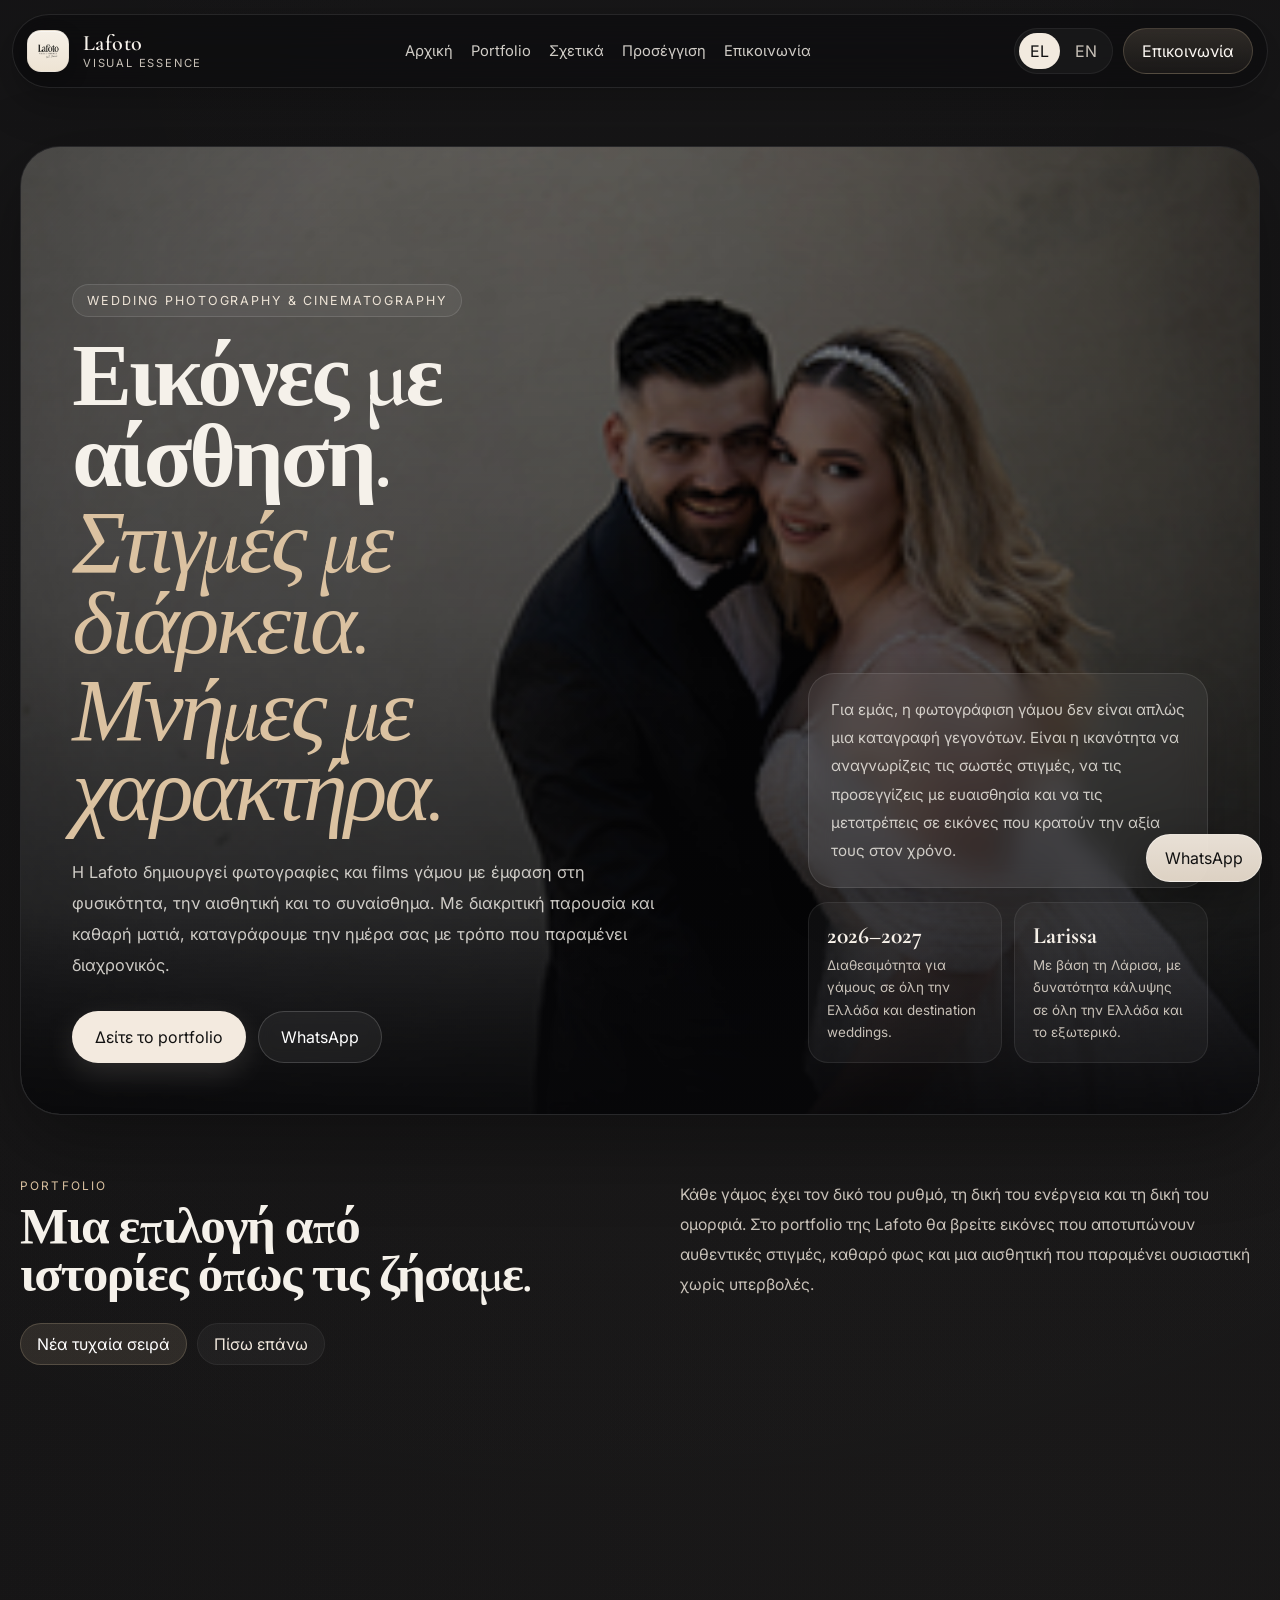
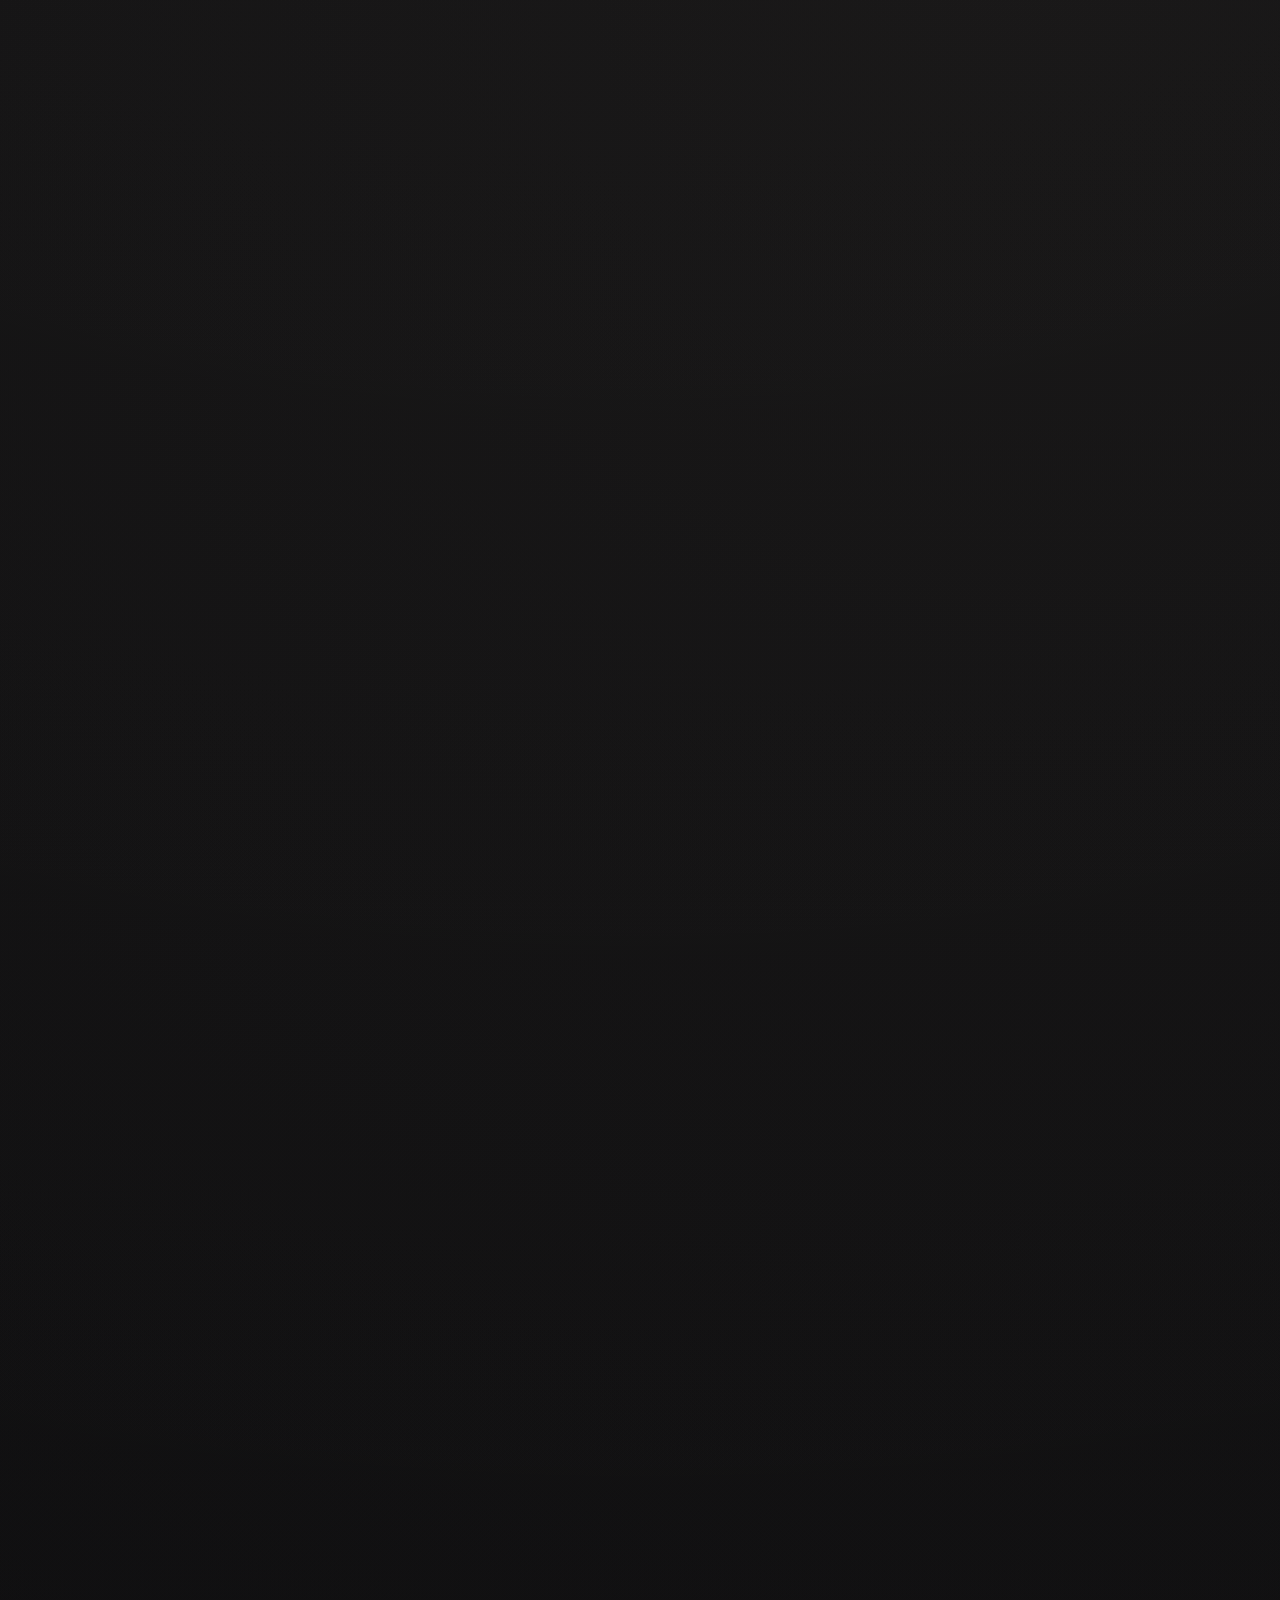
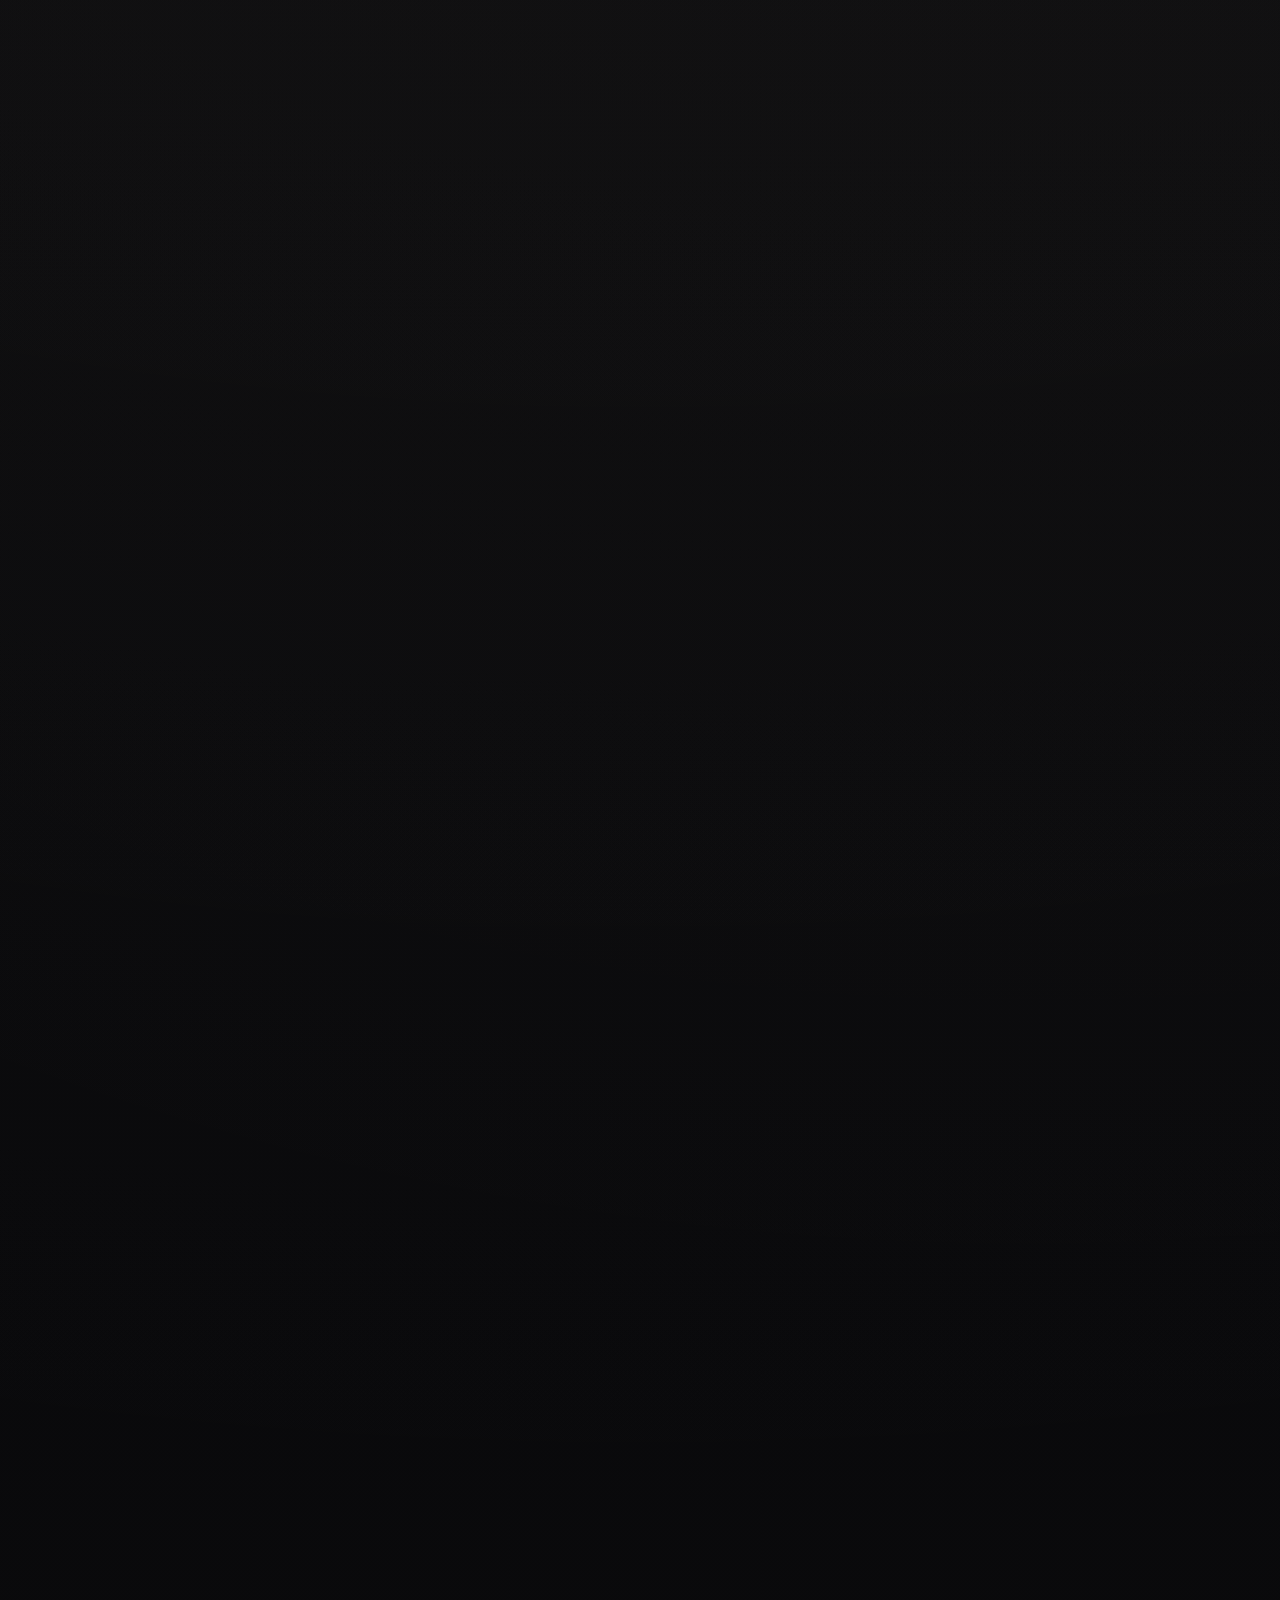
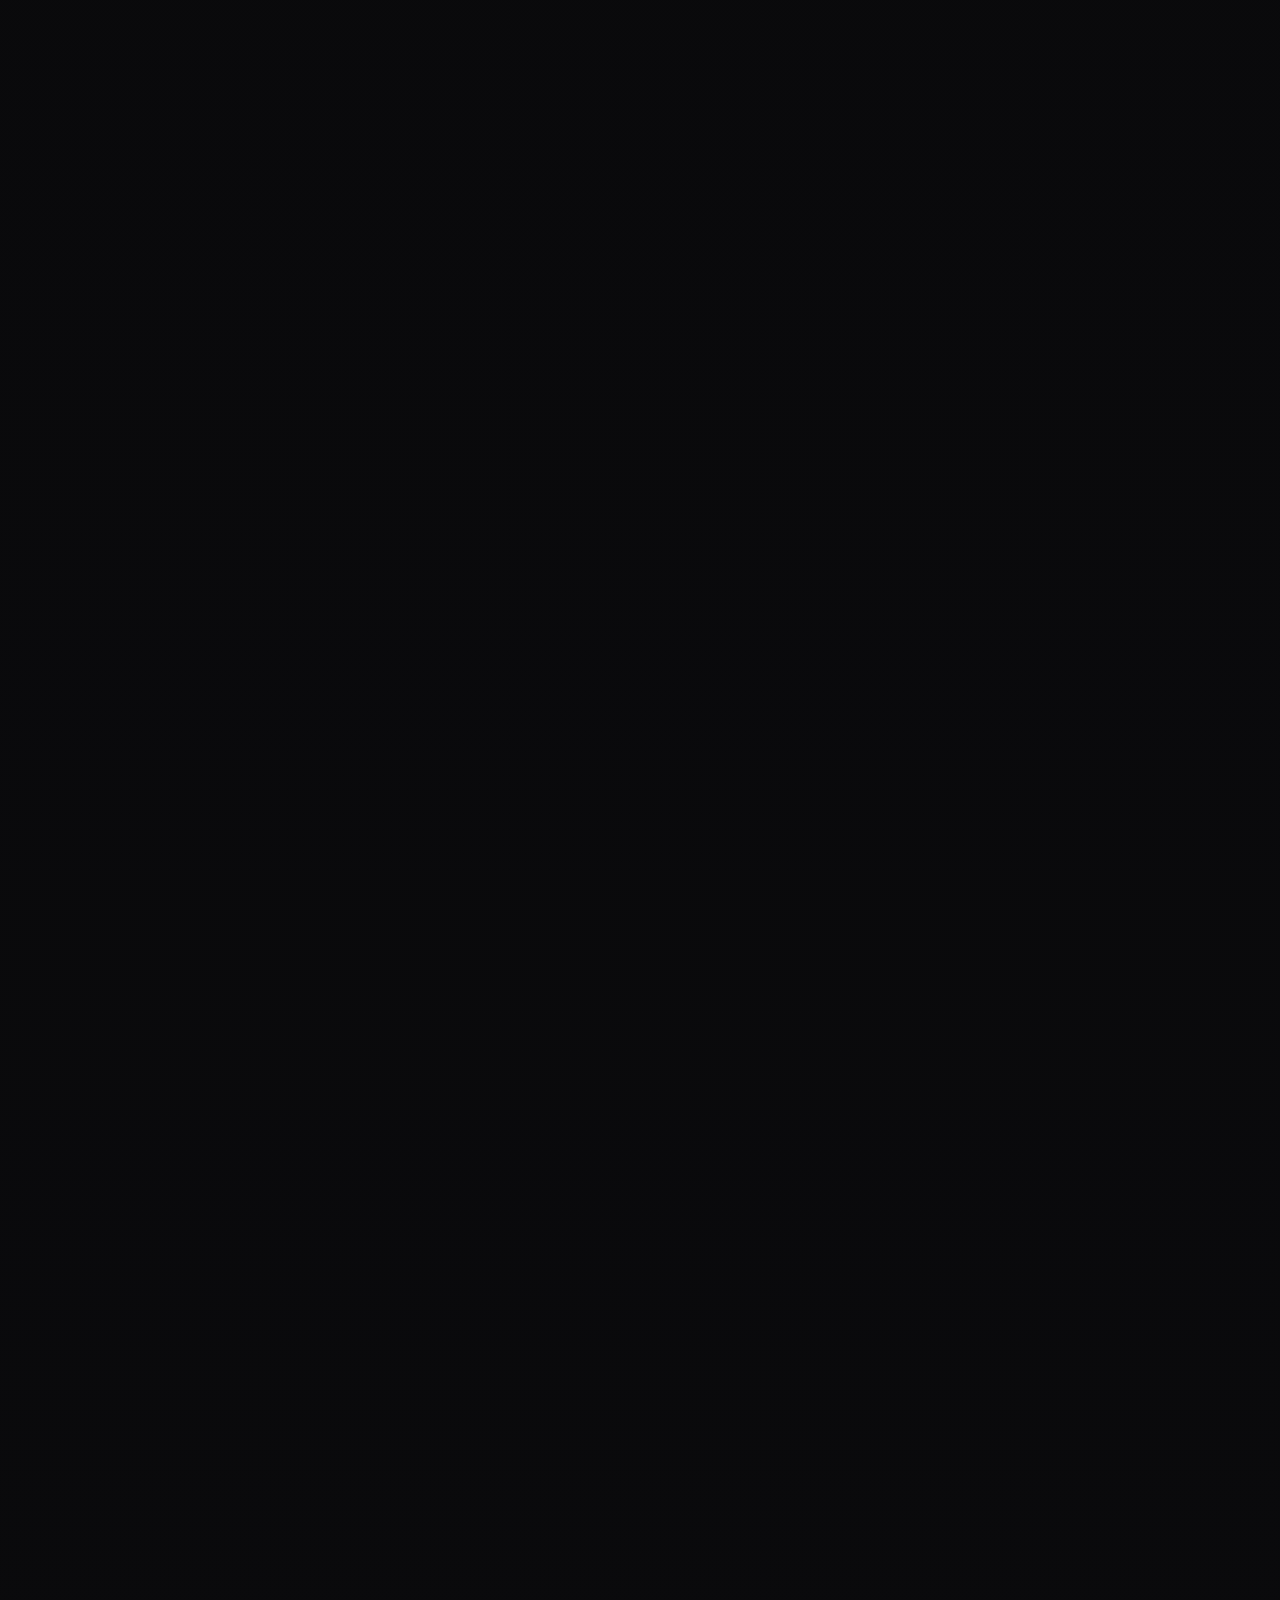
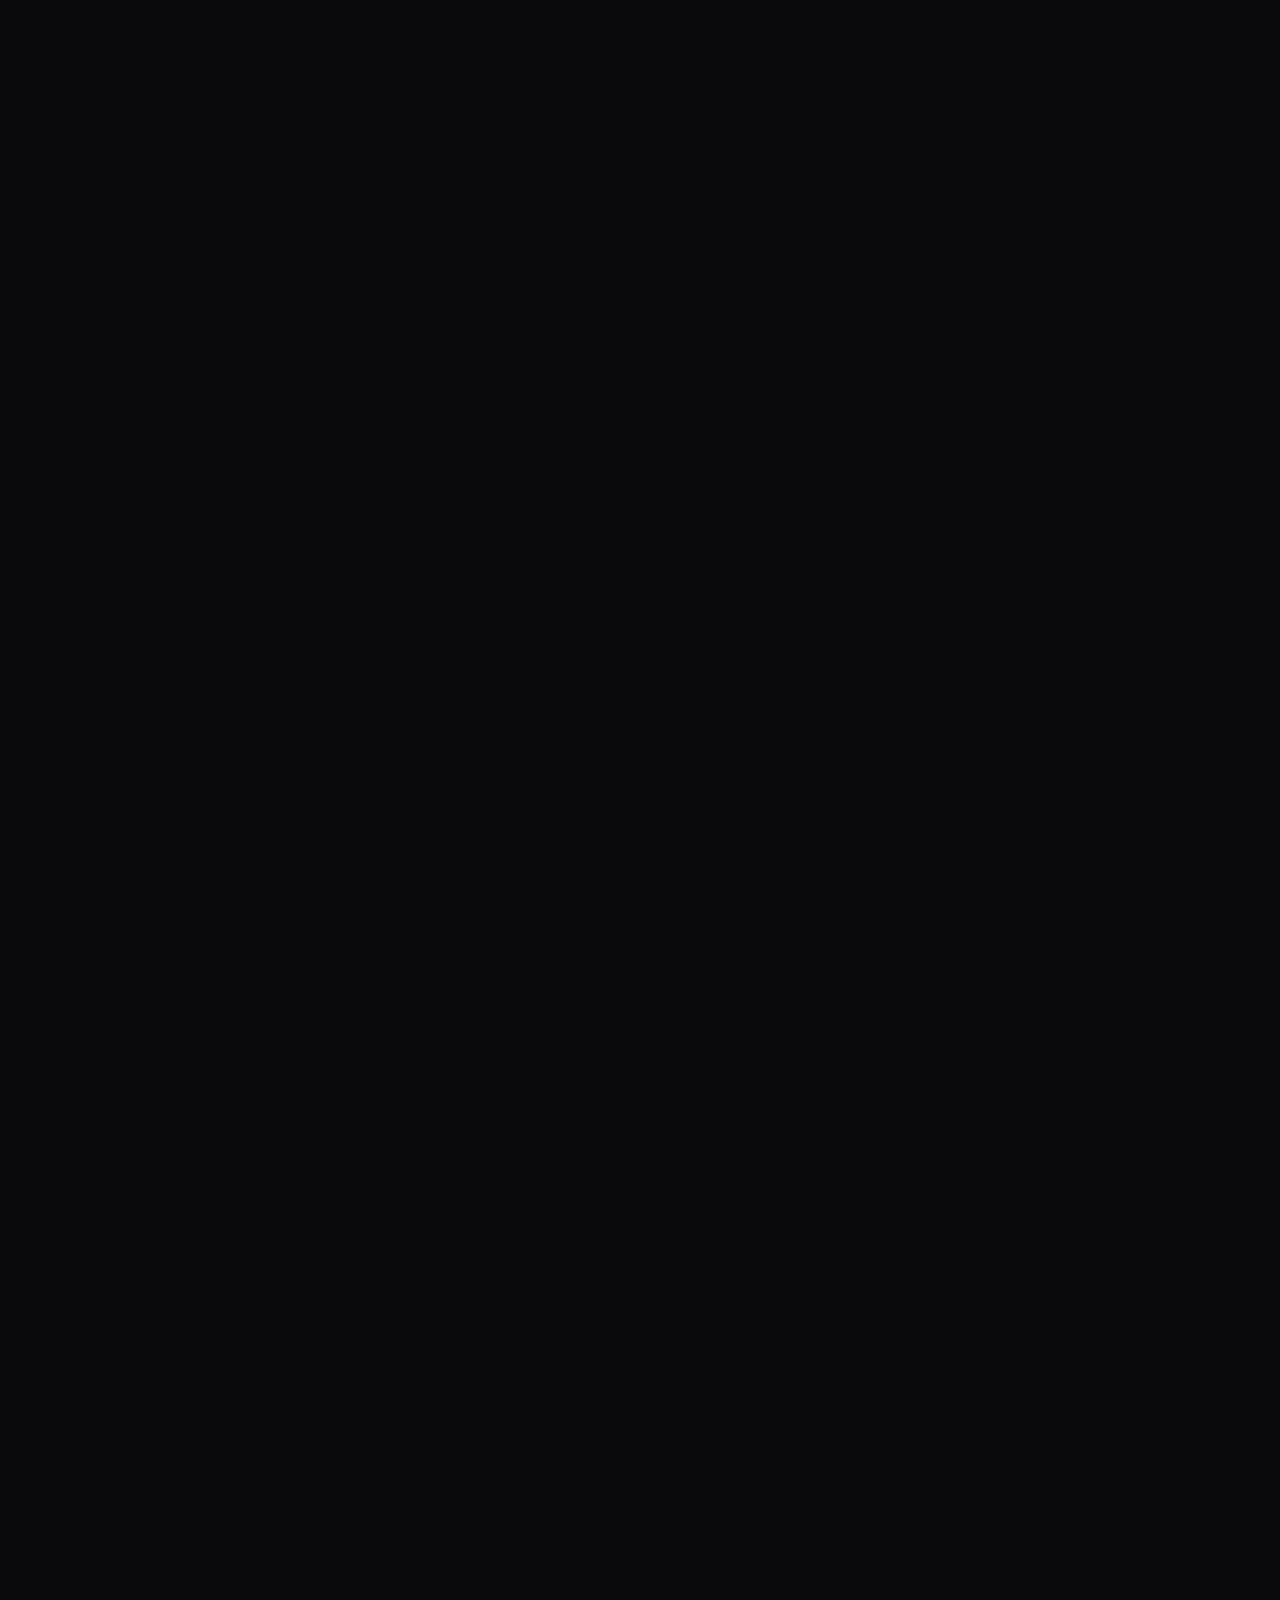
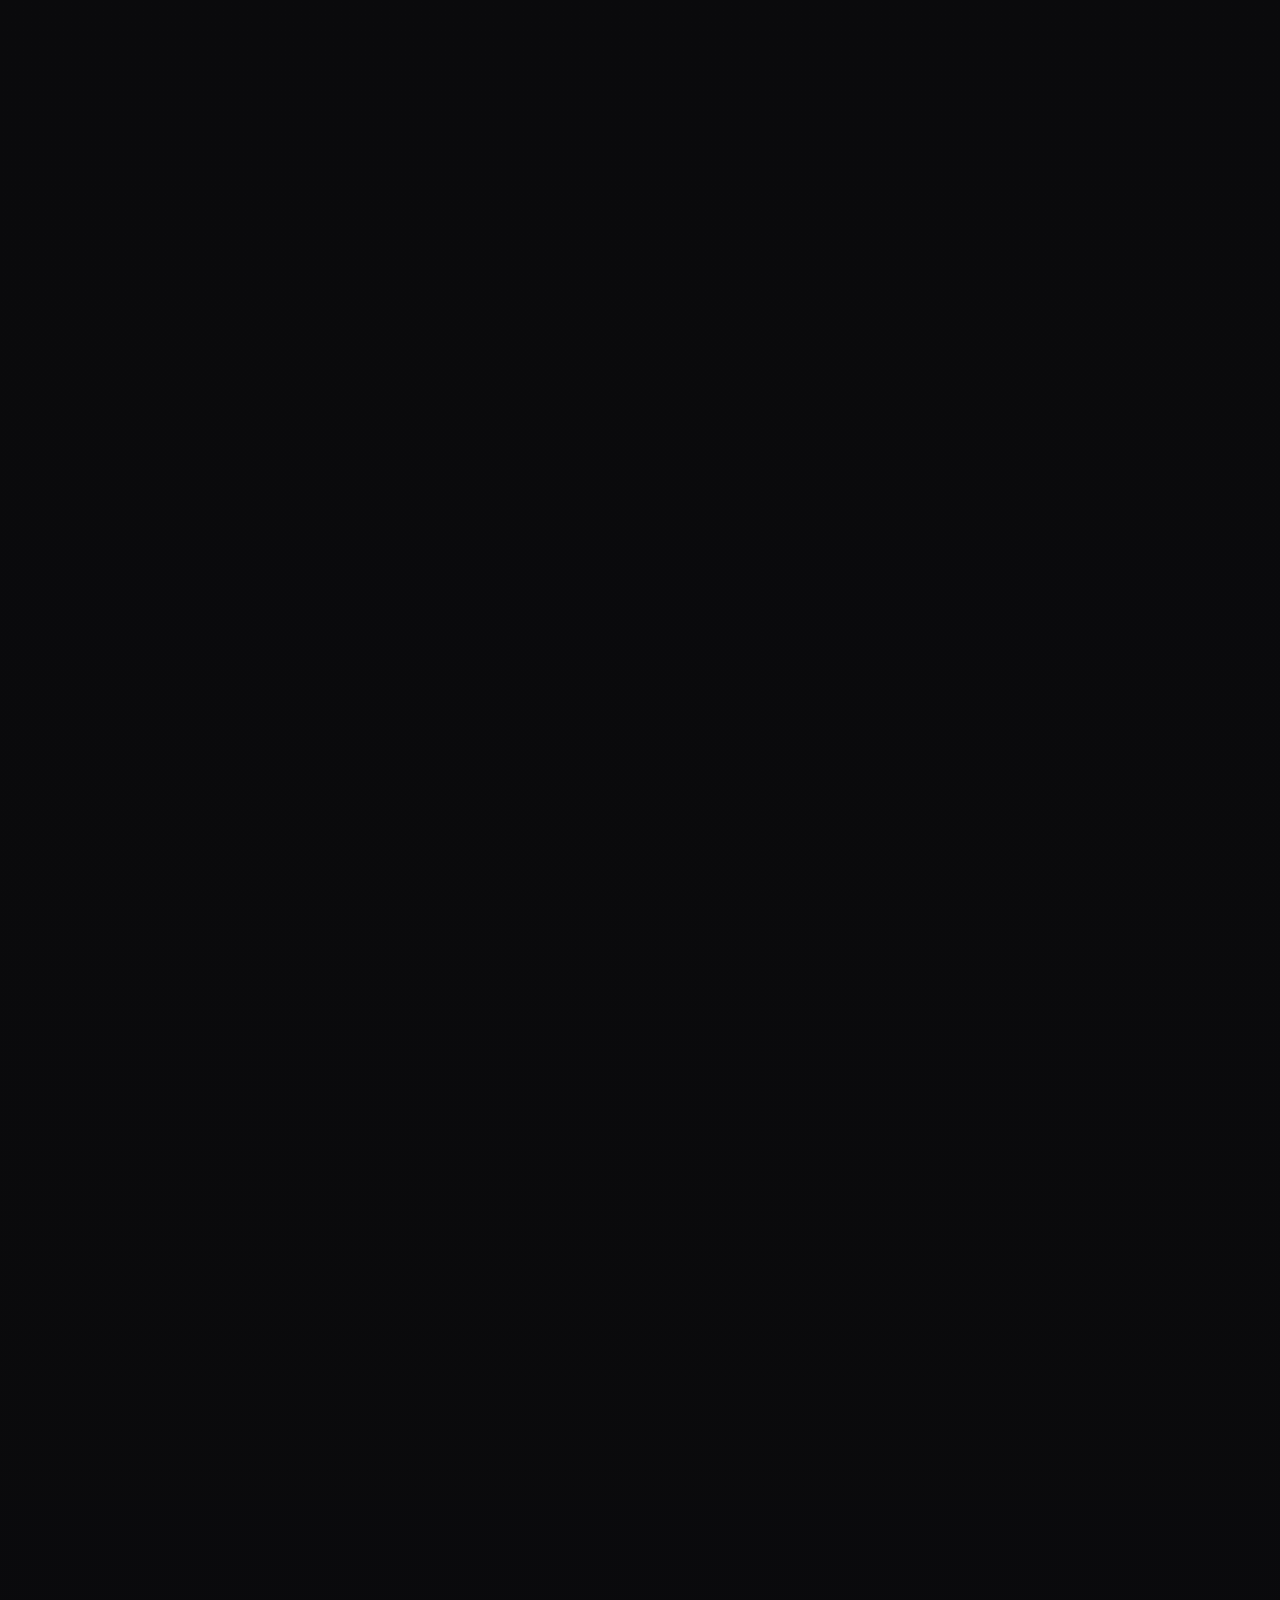
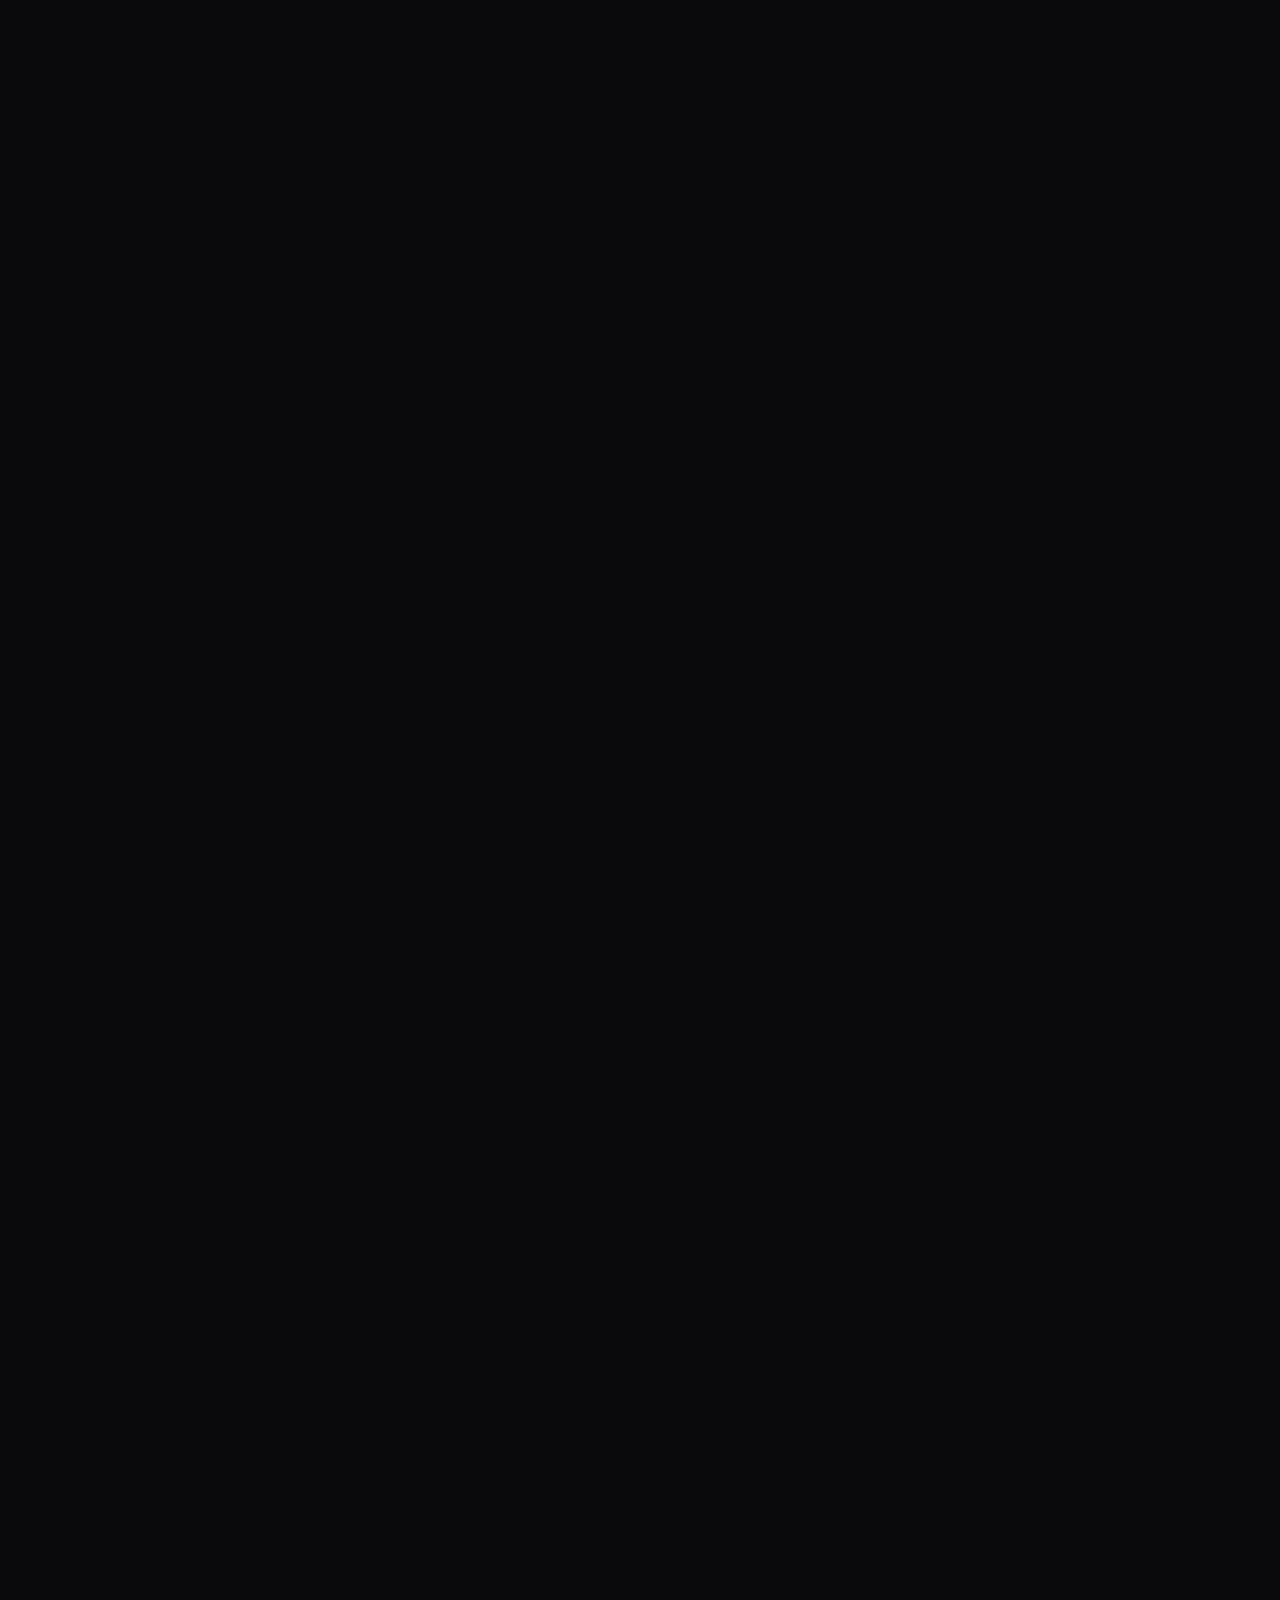
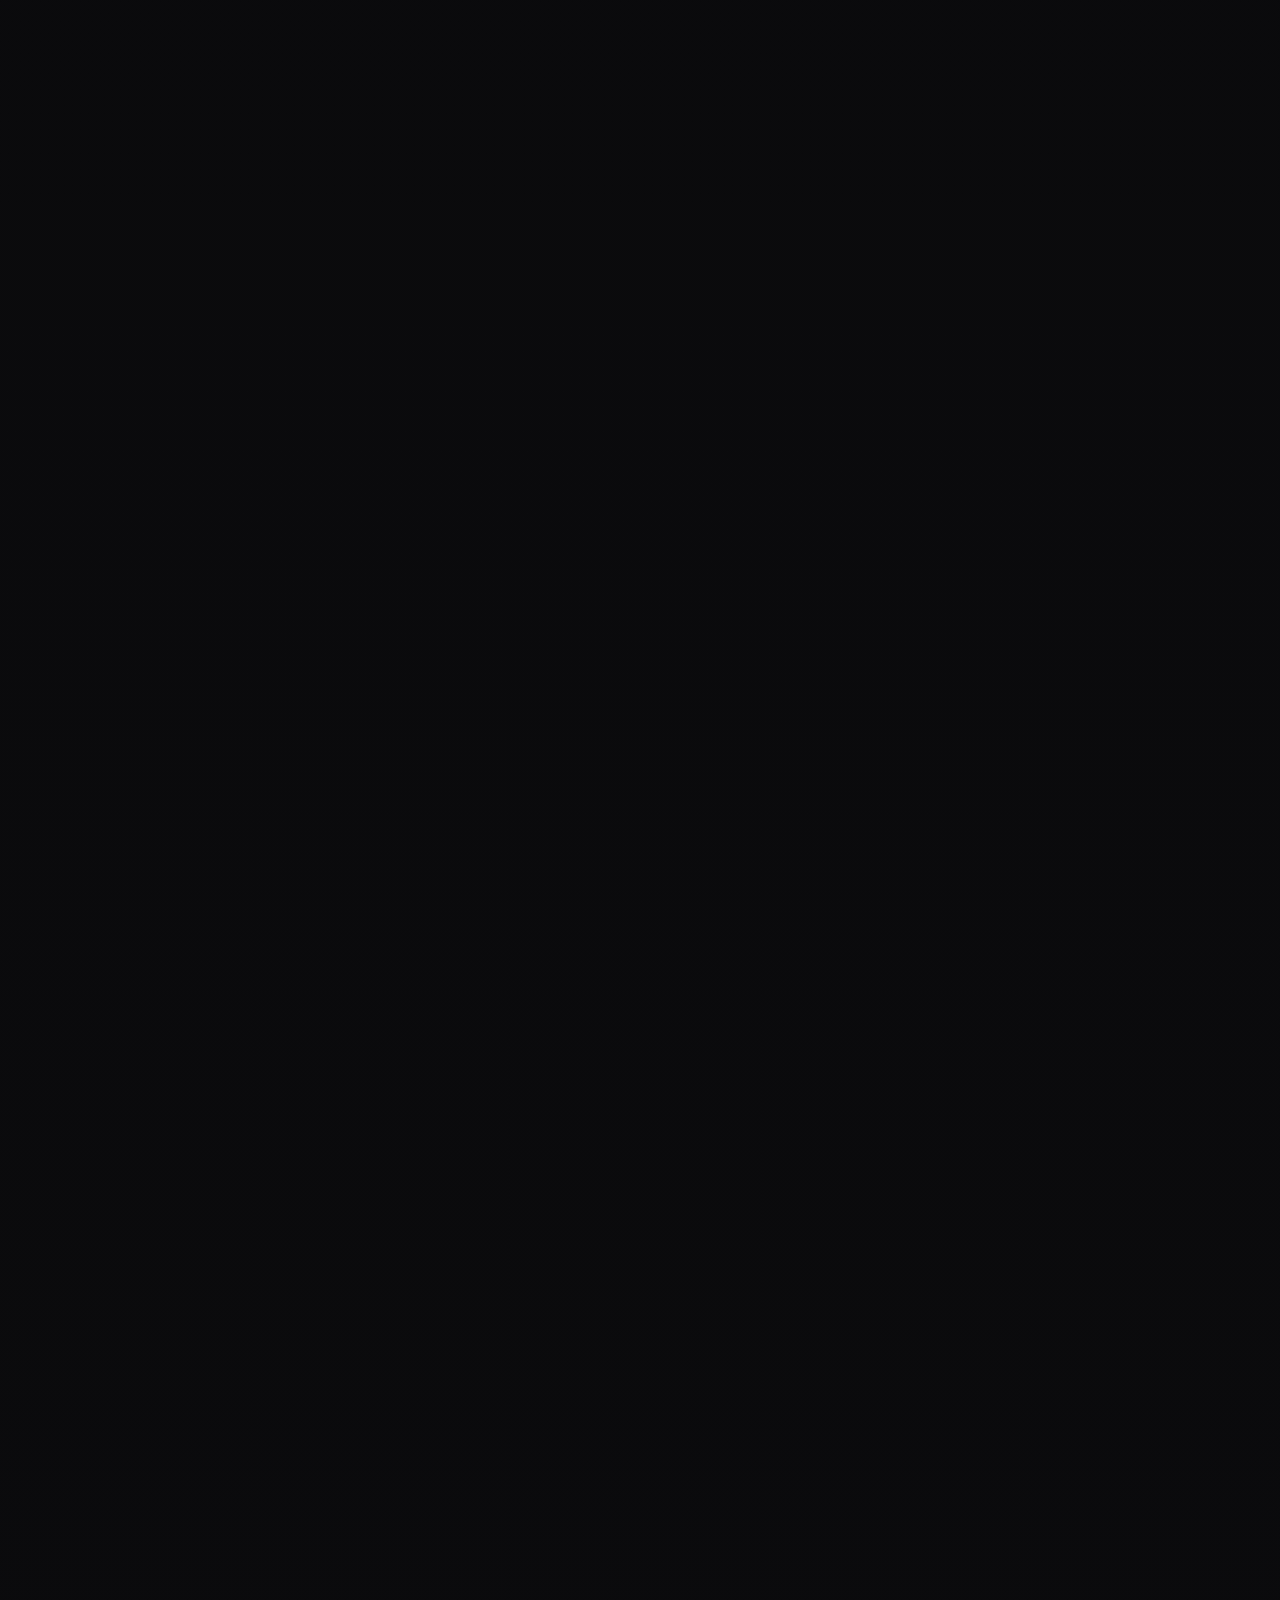
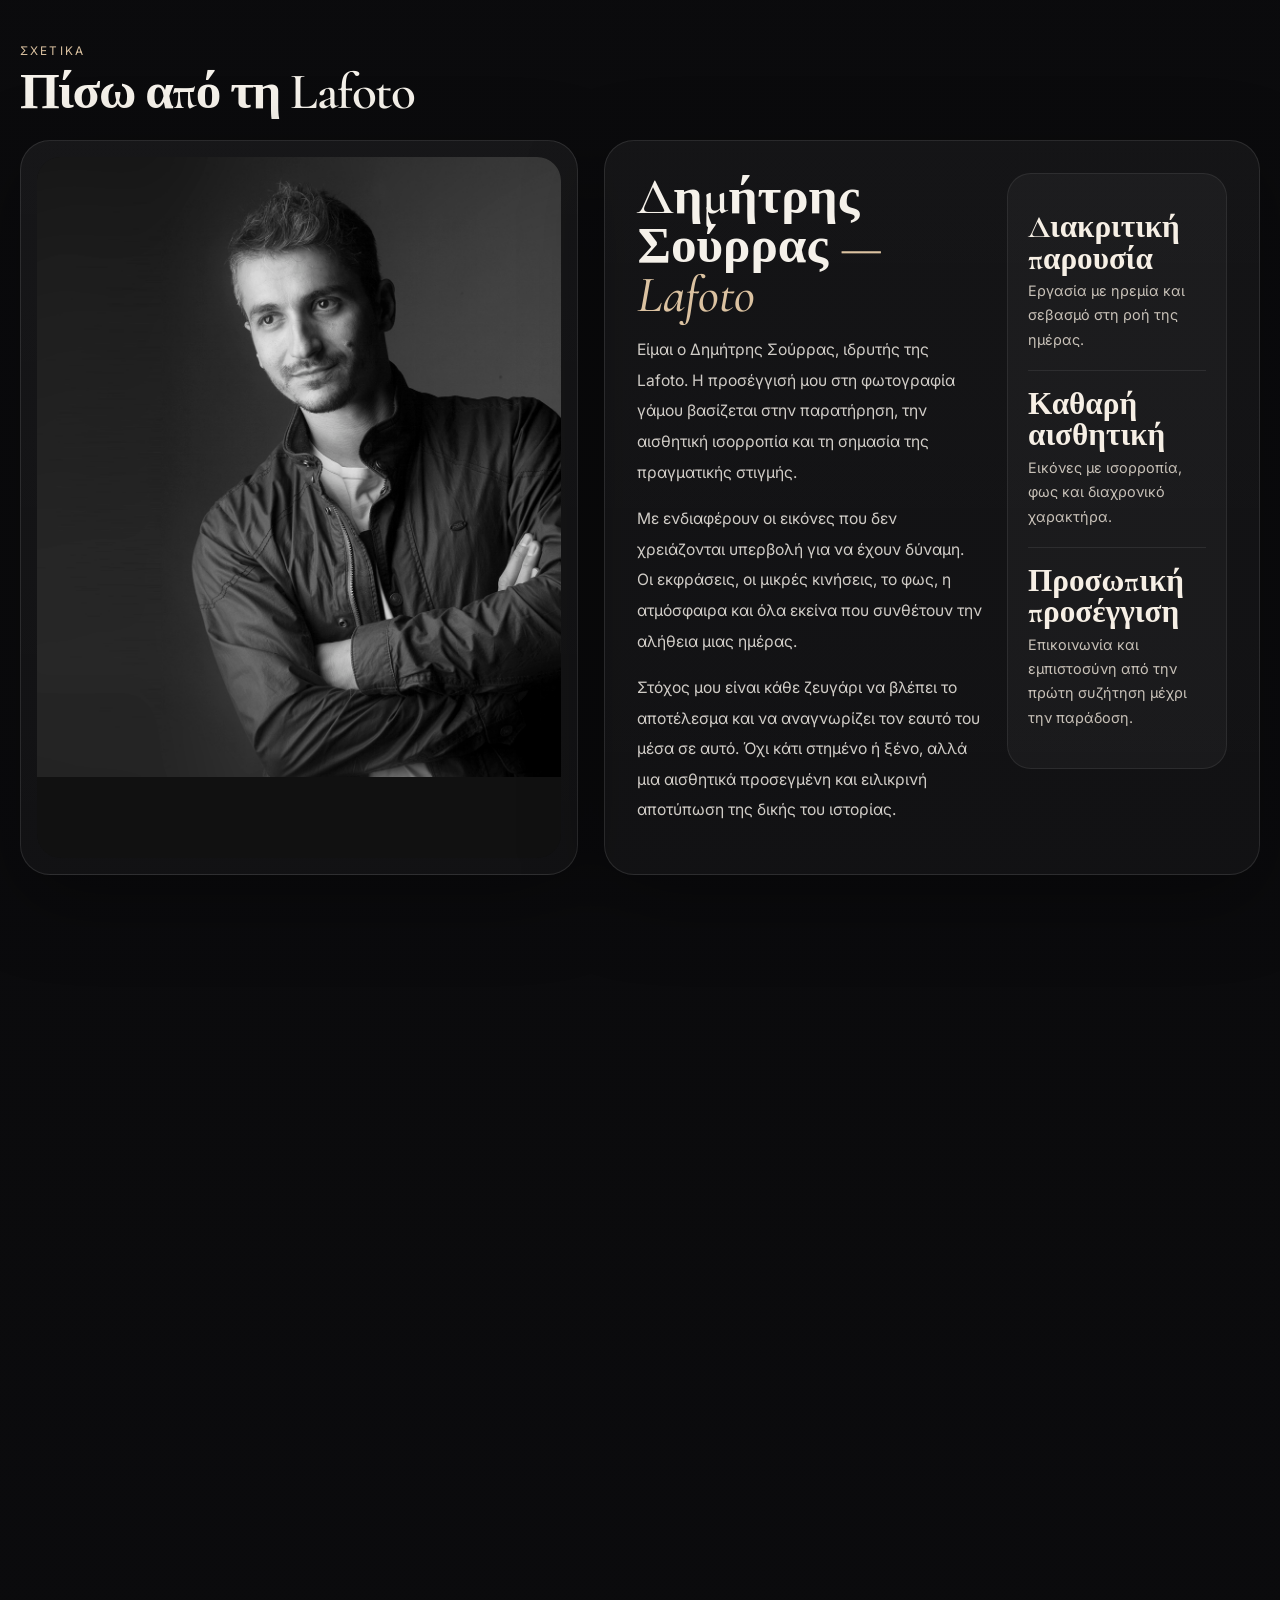
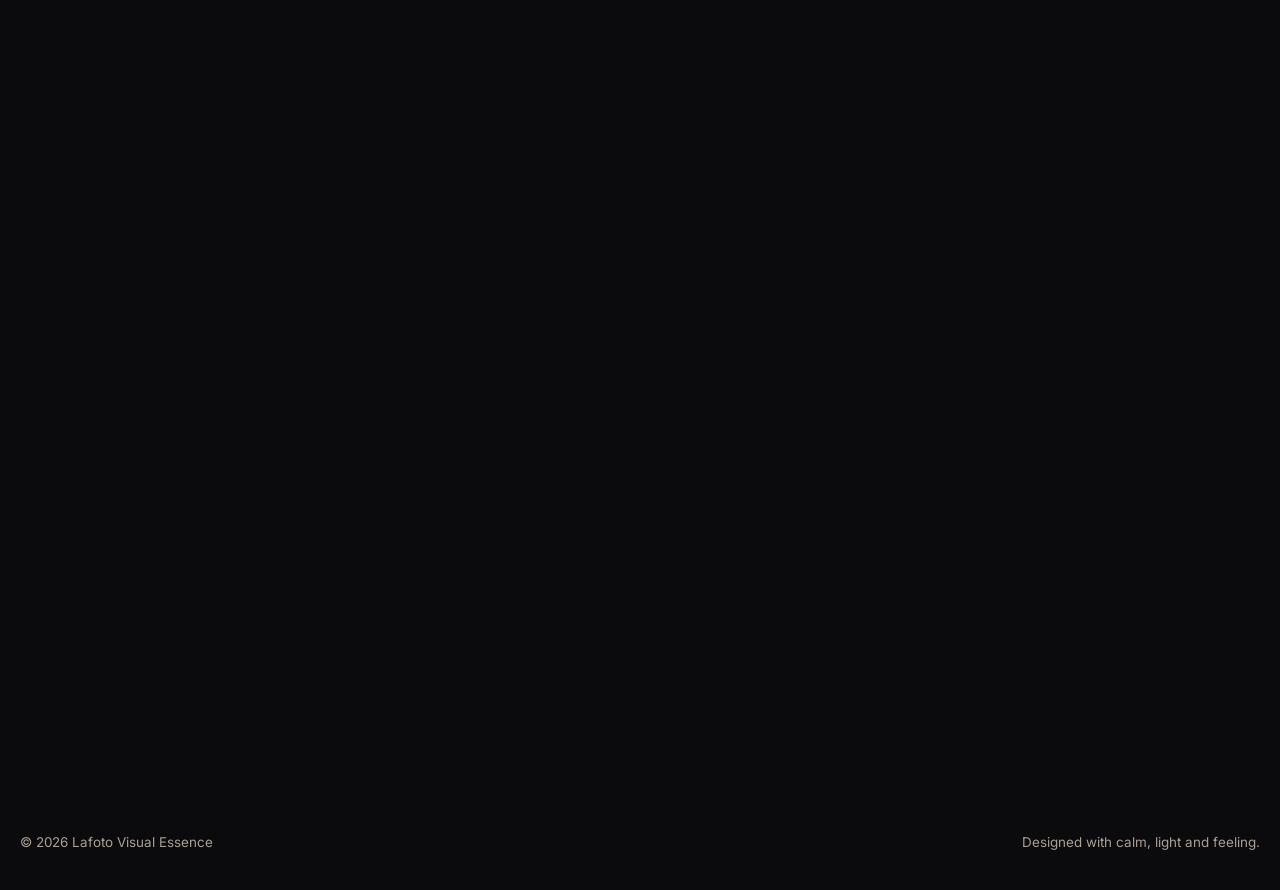
==== commit 80b7ac70: "Update index.html" ====
--- a/index.html
+++ b/index.html
@@ -41,17 +41,14 @@
       --bg:#0b0b0d;
       --bg-soft:#121215;
       --panel:rgba(255,255,255,0.04);
-      --panel-strong:rgba(255,255,255,0.065);
       --stroke:rgba(255,255,255,0.10);
       --stroke-soft:rgba(255,255,255,0.06);
       --text:#f5f1ea;
       --muted:#c8c1b8;
       --soft:#a89f95;
       --accent:#dbc2a1;
-      --accent-2:#b59a79;
       --shadow:0 24px 80px rgba(0,0,0,0.34);
       --radius:24px;
-      --radius-lg:34px;
       --radius-xl:40px;
       --max:1360px;
       --header-h:84px;
@@ -613,6 +610,7 @@
       box-shadow:0 12px 30px rgba(0,0,0,0.18);
       cursor:pointer;
       transition:transform .24s ease, border-color .24s ease;
+      min-height:120px;
     }
 
     .masonry-item:hover{
@@ -620,34 +618,23 @@
       border-color:rgba(255,255,255,0.13);
     }
 
-    .masonry-item::before{
-      content:"";
-      display:block;
-      width:100%;
-      min-height:140px;
-      background:linear-gradient(180deg, rgba(255,255,255,0.03), rgba(255,255,255,0.01));
-    }
-
     .masonry-item img{
-      position:relative;
-      z-index:2;
       width:100%;
       height:auto;
       display:block;
-      opacity:1;
-      visibility:visible;
+      opacity:1 !important;
+      visibility:visible !important;
       background:#0f0f12;
       transition:transform .7s ease, filter .45s ease, opacity .25s ease;
       will-change:transform;
-      margin-top:-140px;
     }
 
     .masonry-item img.is-loading{
-      opacity:.85;
+      opacity:1;
     }
 
     .masonry-item img.is-error{
-      opacity:.35;
+      opacity:.35 !important;
       min-height:140px;
       object-fit:cover;
     }
@@ -668,7 +655,9 @@
       pointer-events:none;
     }
 
-    .masonry-item:hover::after{opacity:1}
+    .masonry-item:hover::after{
+      opacity:1;
+    }
 
     .about-grid{
       display:grid;
@@ -1188,14 +1177,7 @@
       .masonry-item{
         margin:0 0 12px;
         border-radius:18px;
-      }
-
-      .masonry-item::before{
-        min-height:110px;
-      }
-
-      .masonry-item img{
-        margin-top:-110px;
+        min-height:100px;
       }
     }
 
@@ -1218,14 +1200,7 @@
       .masonry-item{
         margin:0 0 10px;
         border-radius:16px;
-      }
-
-      .masonry-item::before{
-        min-height:100px;
-      }
-
-      .masonry-item img{
-        margin-top:-100px;
+        min-height:96px;
       }
     }
   </style>
@@ -1937,7 +1912,6 @@
         item.setAttribute("aria-label", `${uiText[currentLang].lightboxOpen} ${index + 1}`);
 
         const image = document.createElement("img");
-        image.src = src;
         image.alt = `Lafoto portfolio image ${index + 1}`;
         image.loading = index < 6 ? "eager" : "lazy";
         image.decoding = "async";
@@ -1950,12 +1924,24 @@
 
         image.addEventListener("load", () => {
           image.classList.remove("is-loading");
+          image.classList.remove("is-error");
+          image.style.opacity = "1";
+          image.style.visibility = "visible";
         });
 
         image.addEventListener("error", () => {
           image.classList.remove("is-loading");
           image.classList.add("is-error");
         });
+
+        image.src = src;
+
+        if (image.complete) {
+          image.classList.remove("is-loading");
+          image.classList.remove("is-error");
+          image.style.opacity = "1";
+          image.style.visibility = "visible";
+        }
 
         item.appendChild(image);
         item.addEventListener("click", () => openLightbox(index));
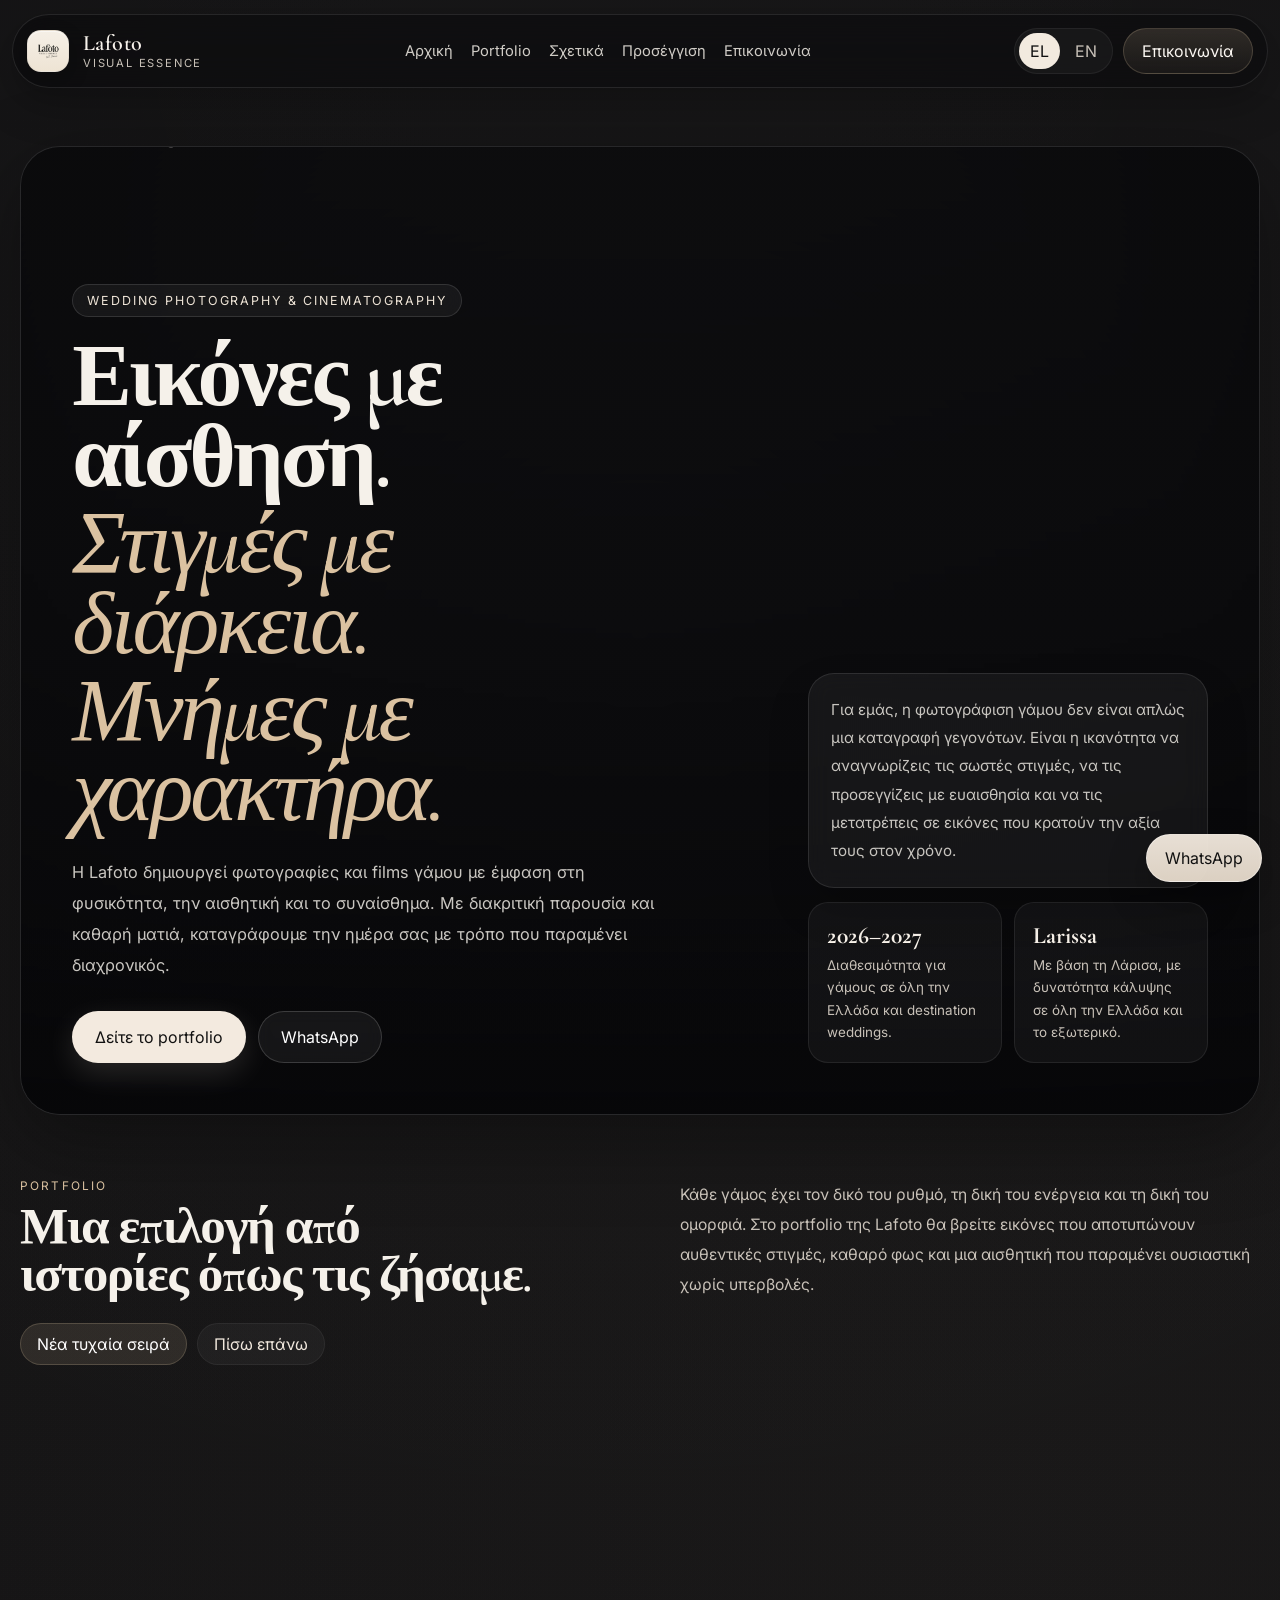
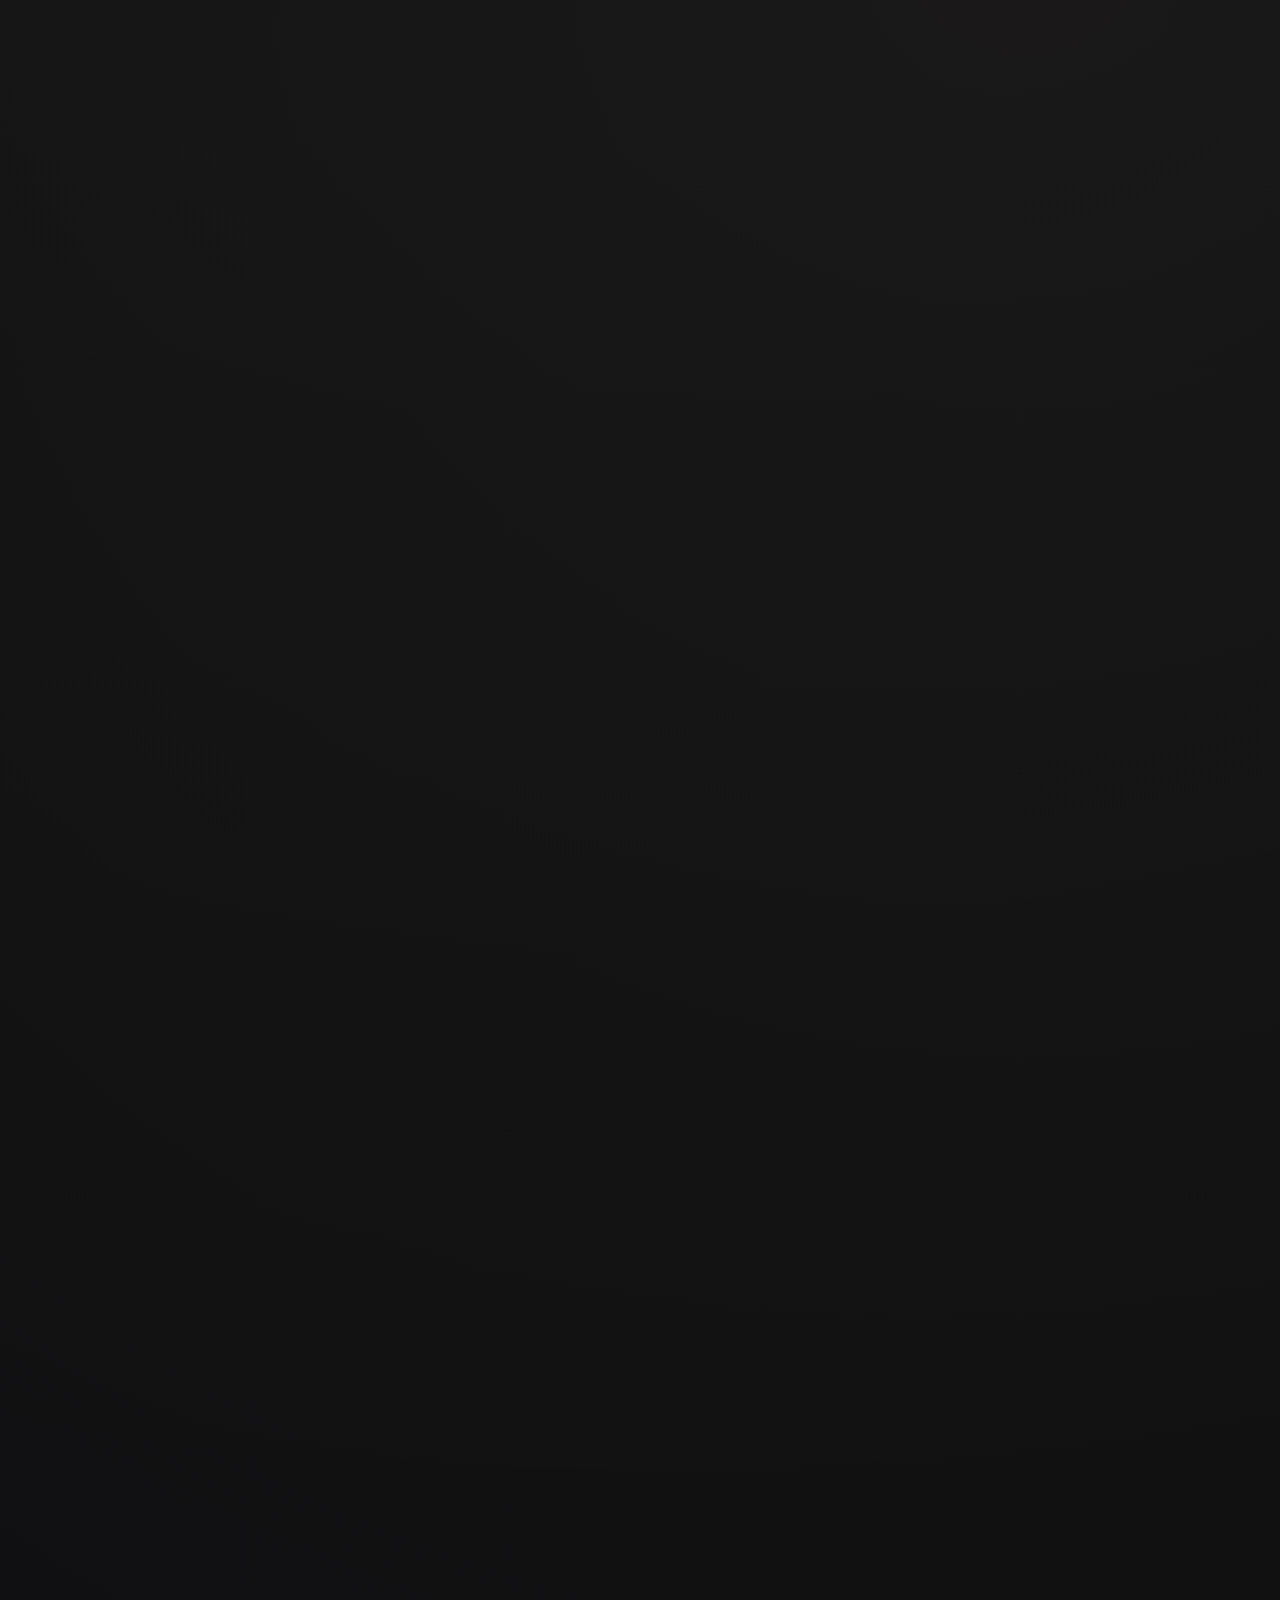
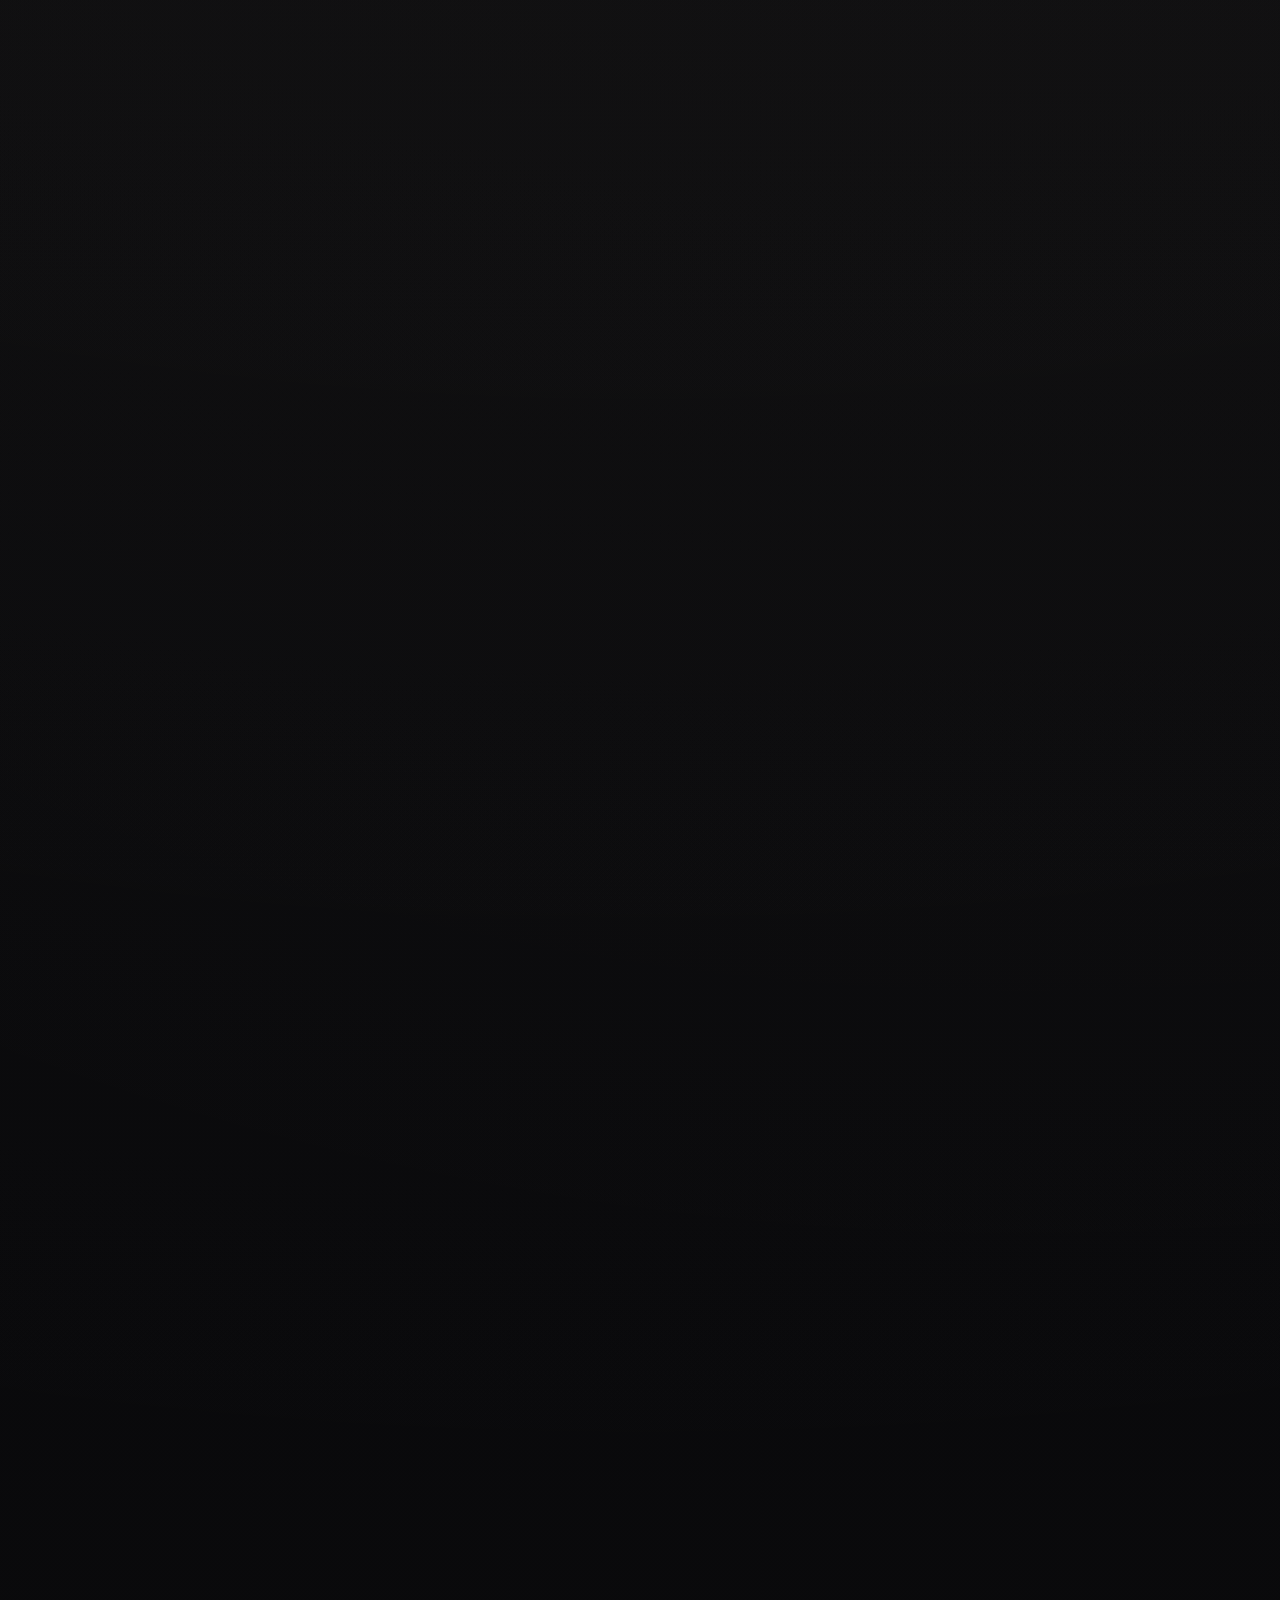
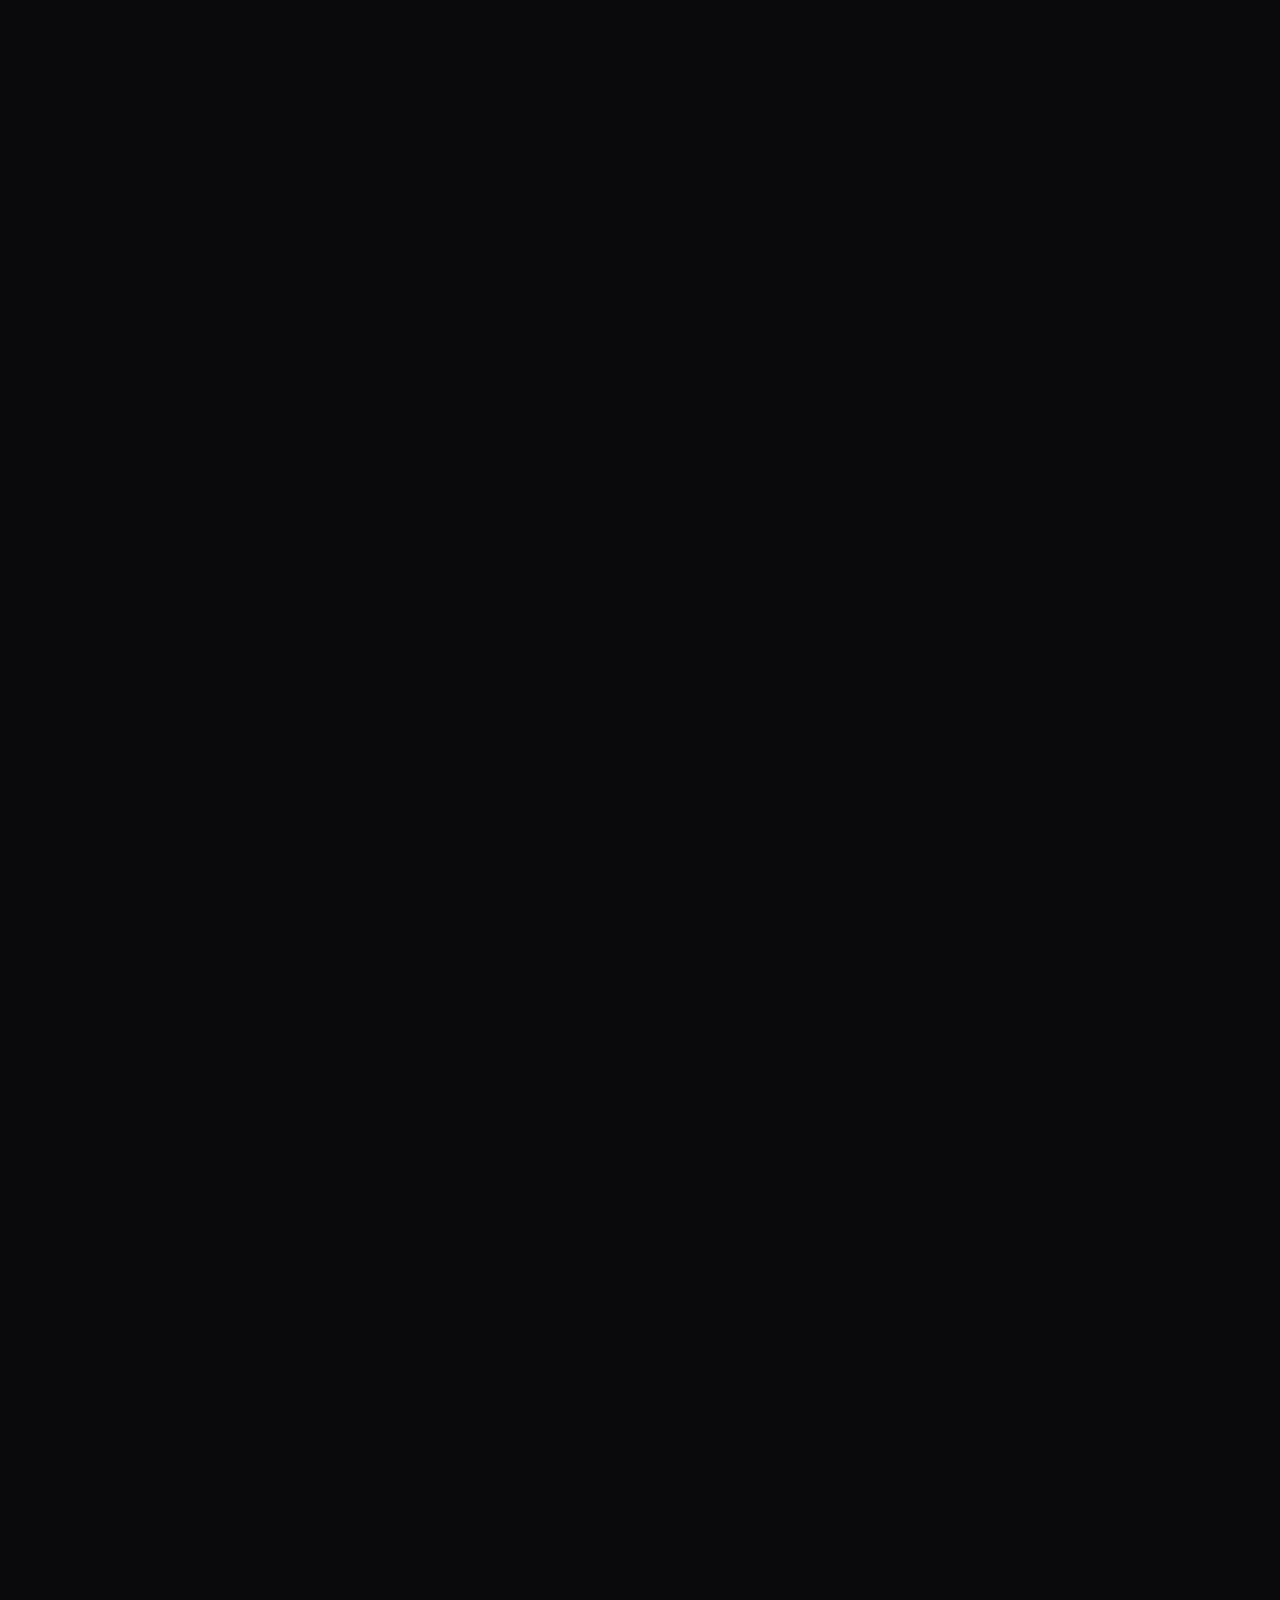
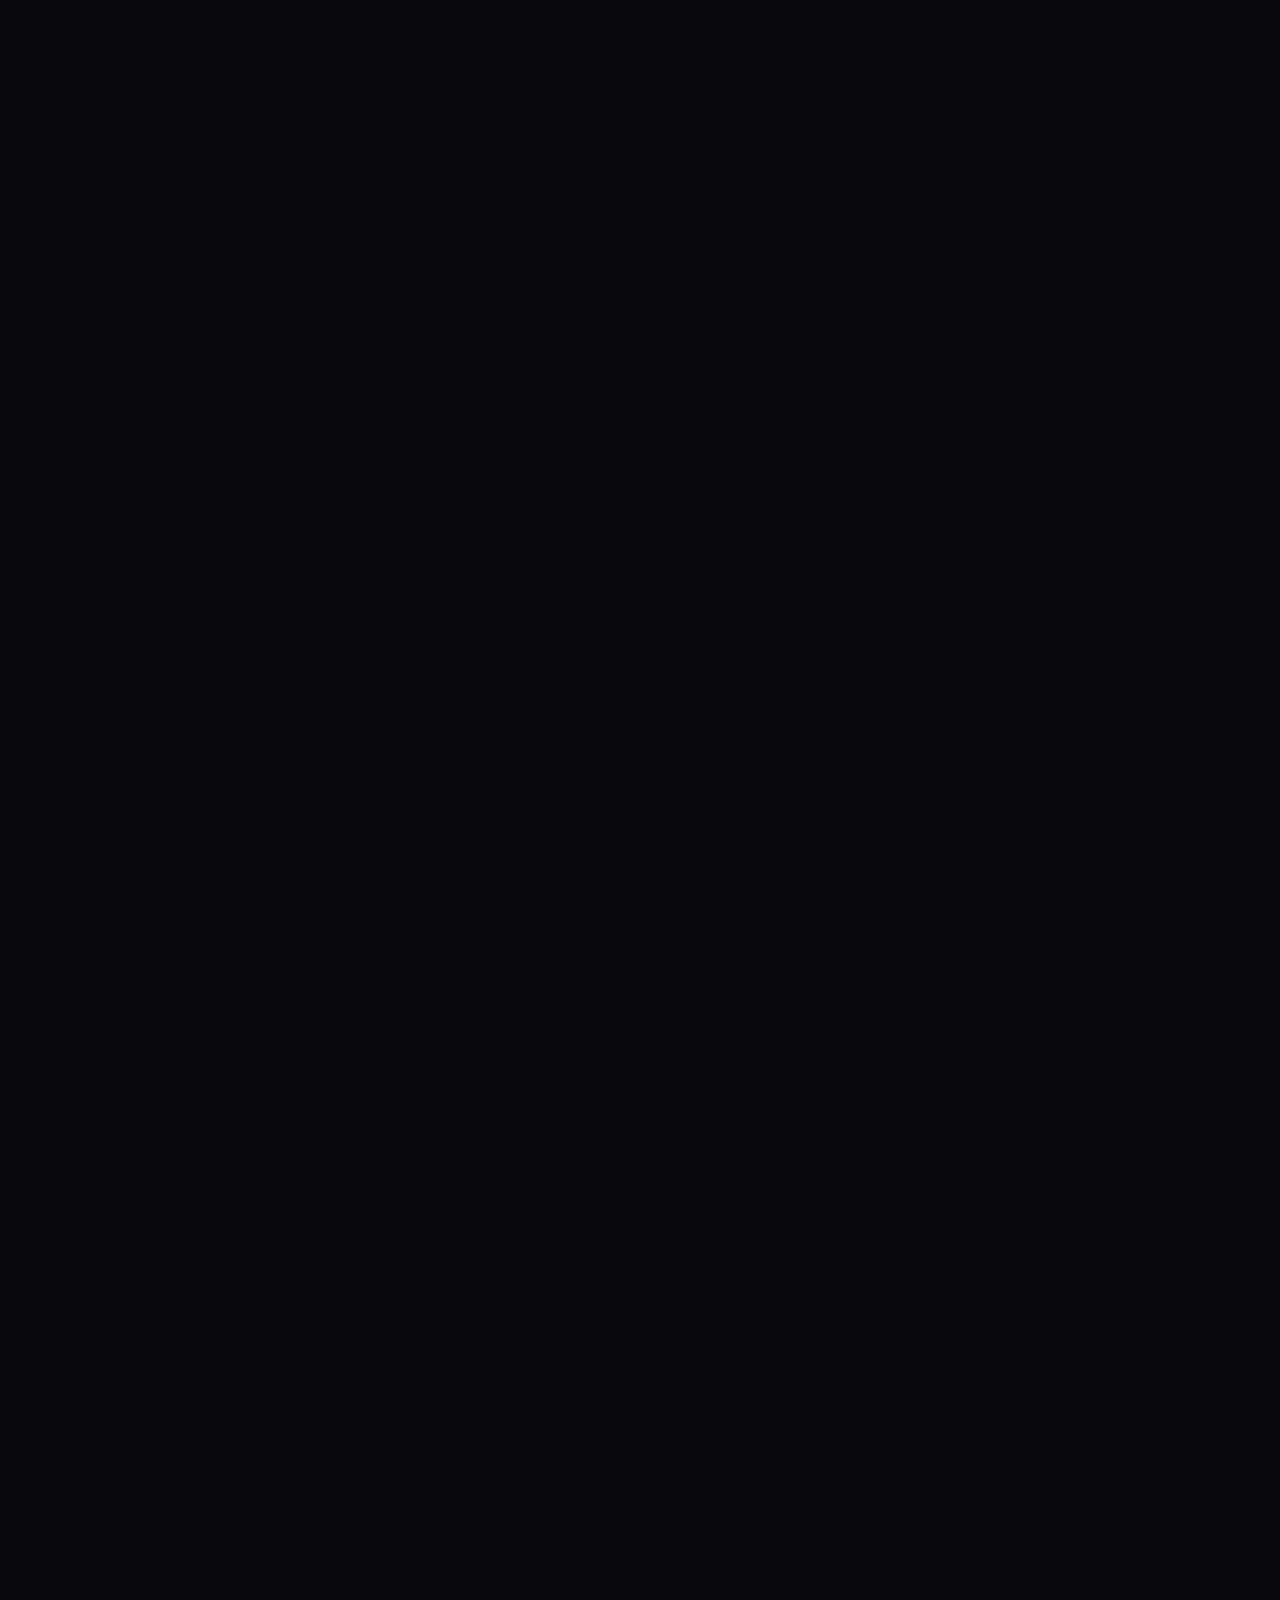
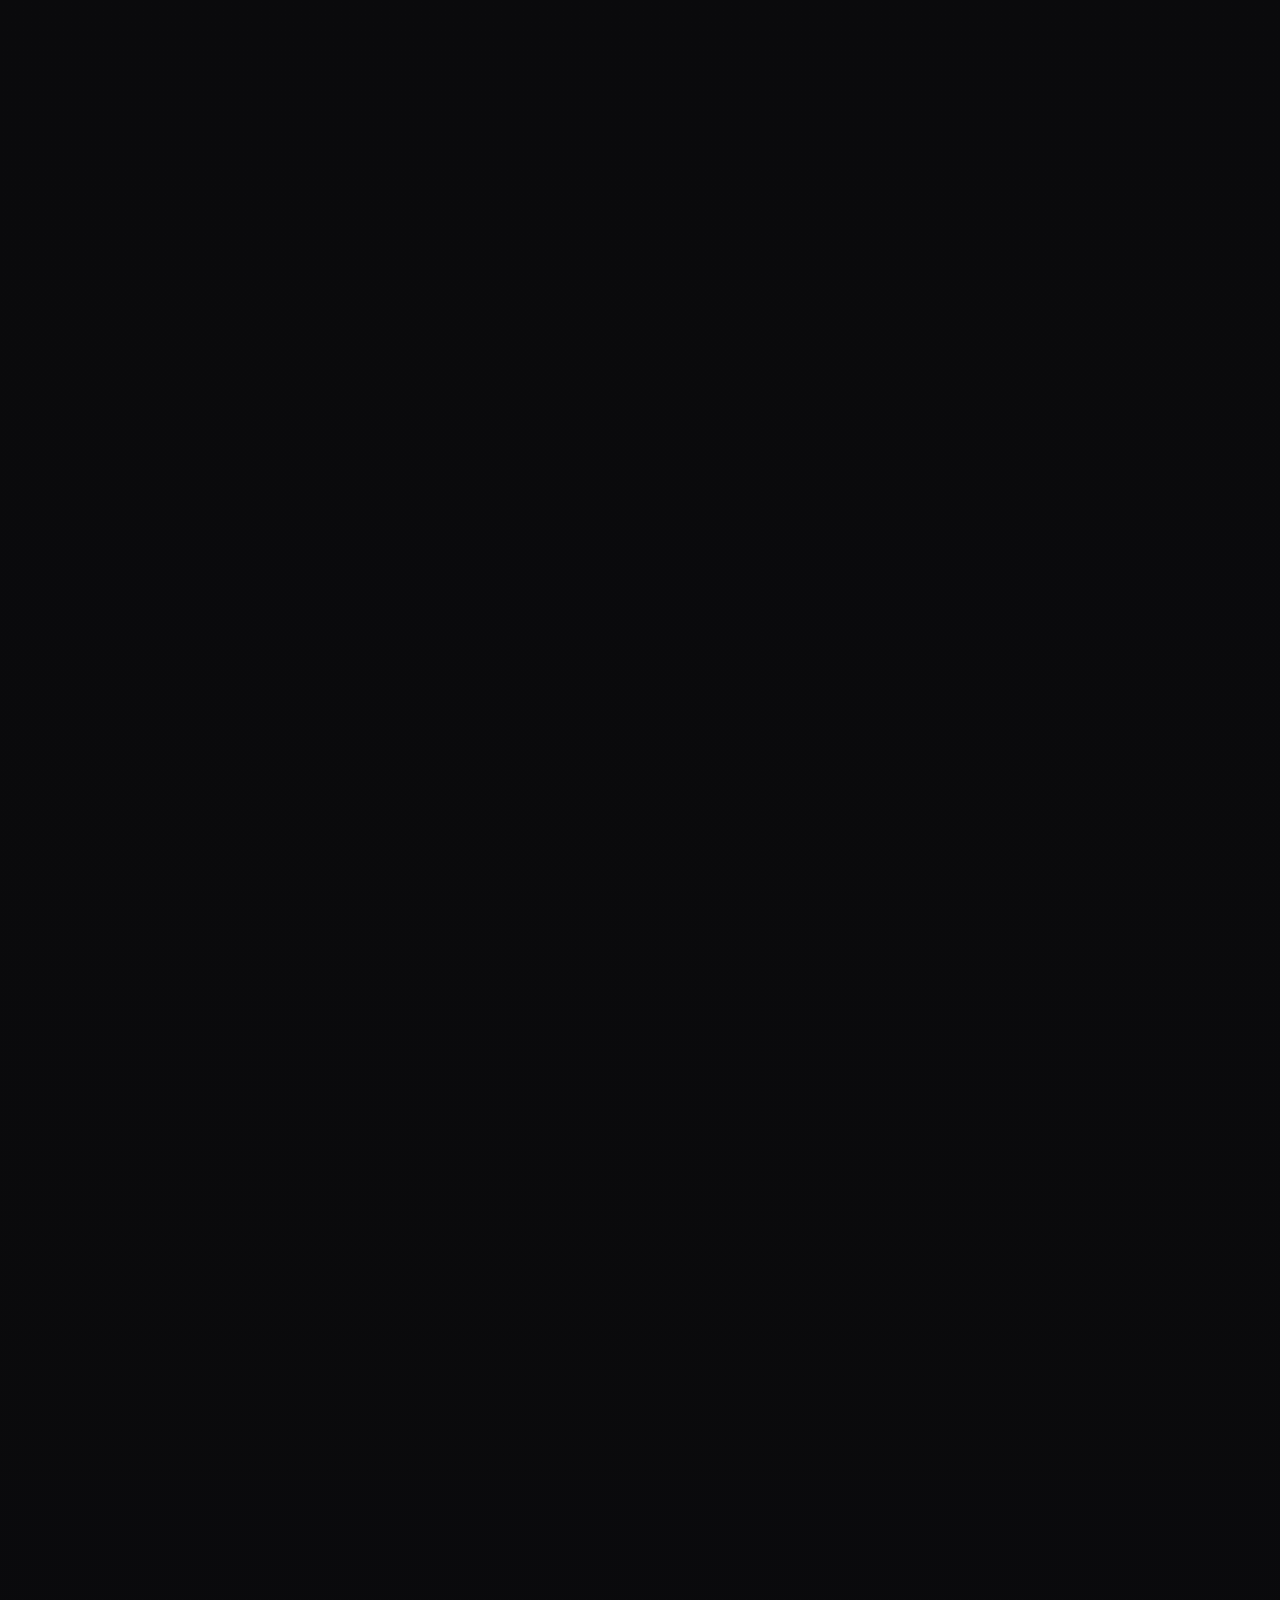
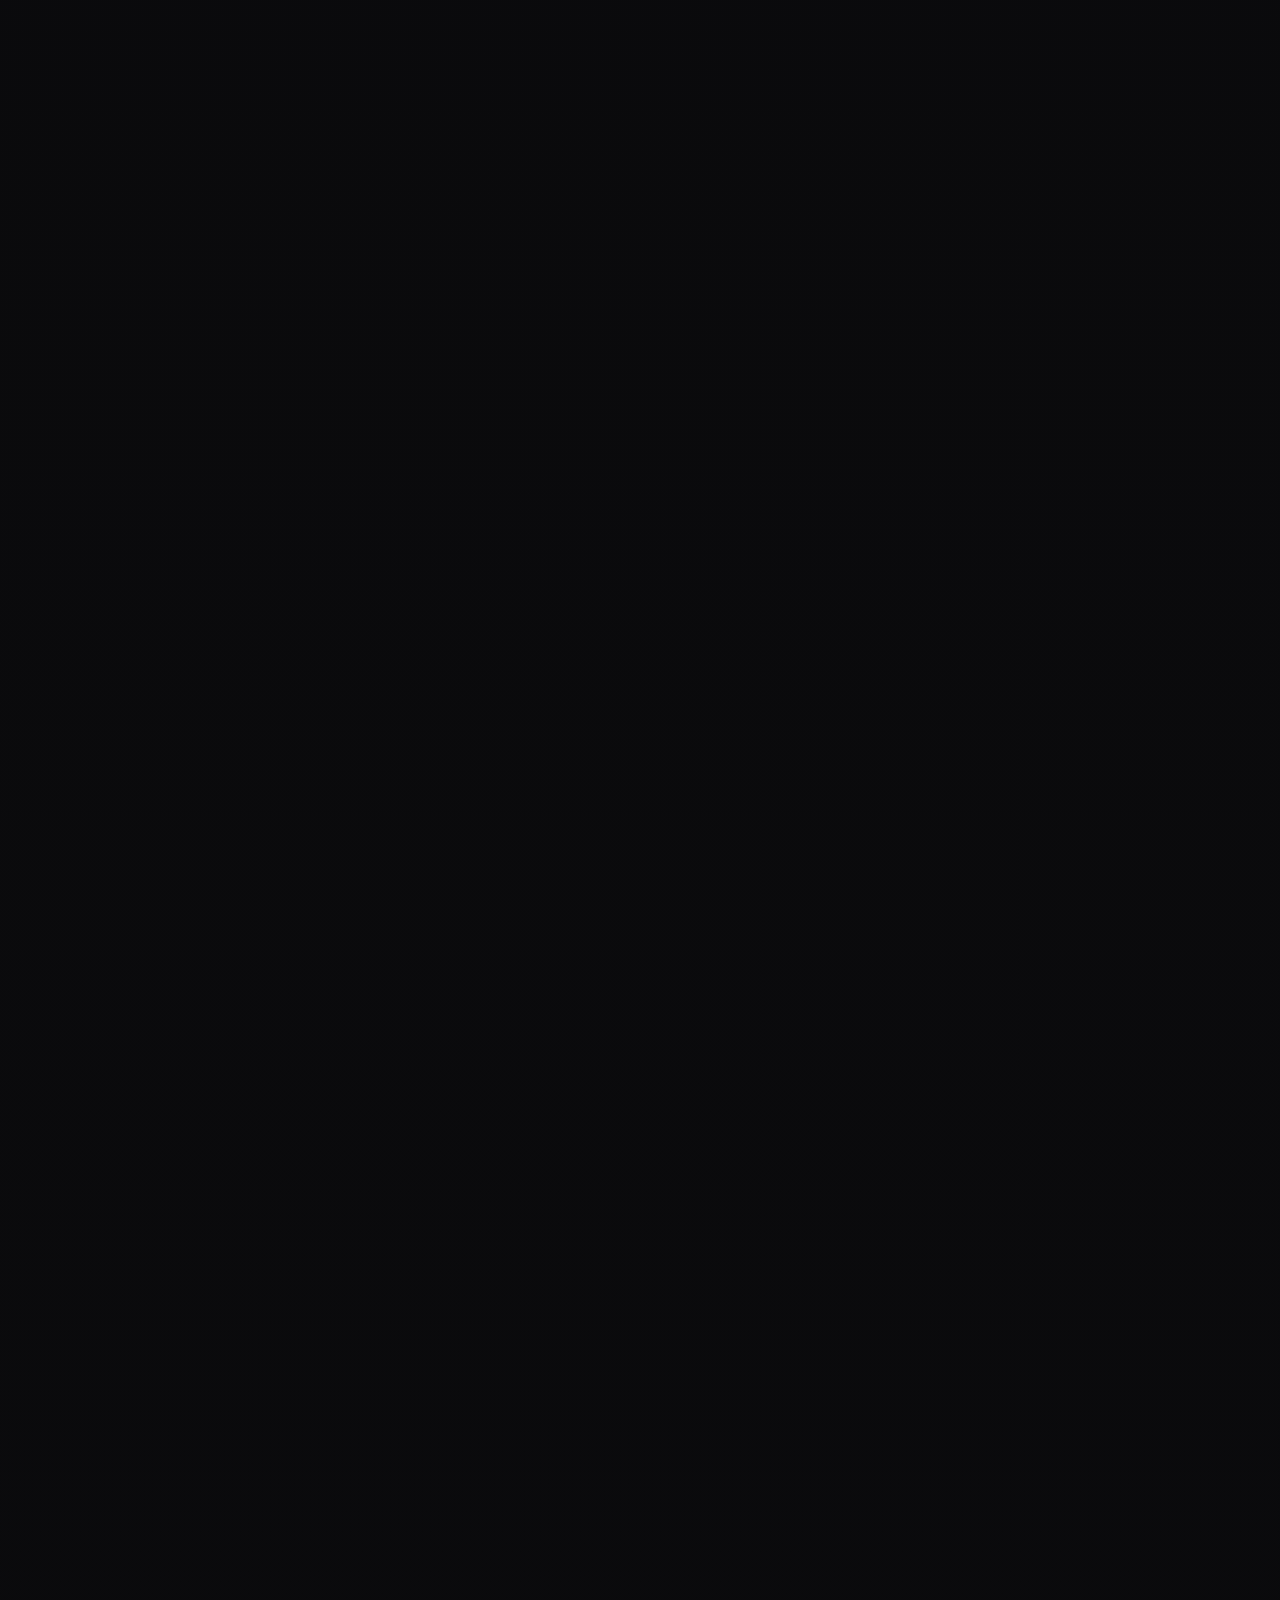
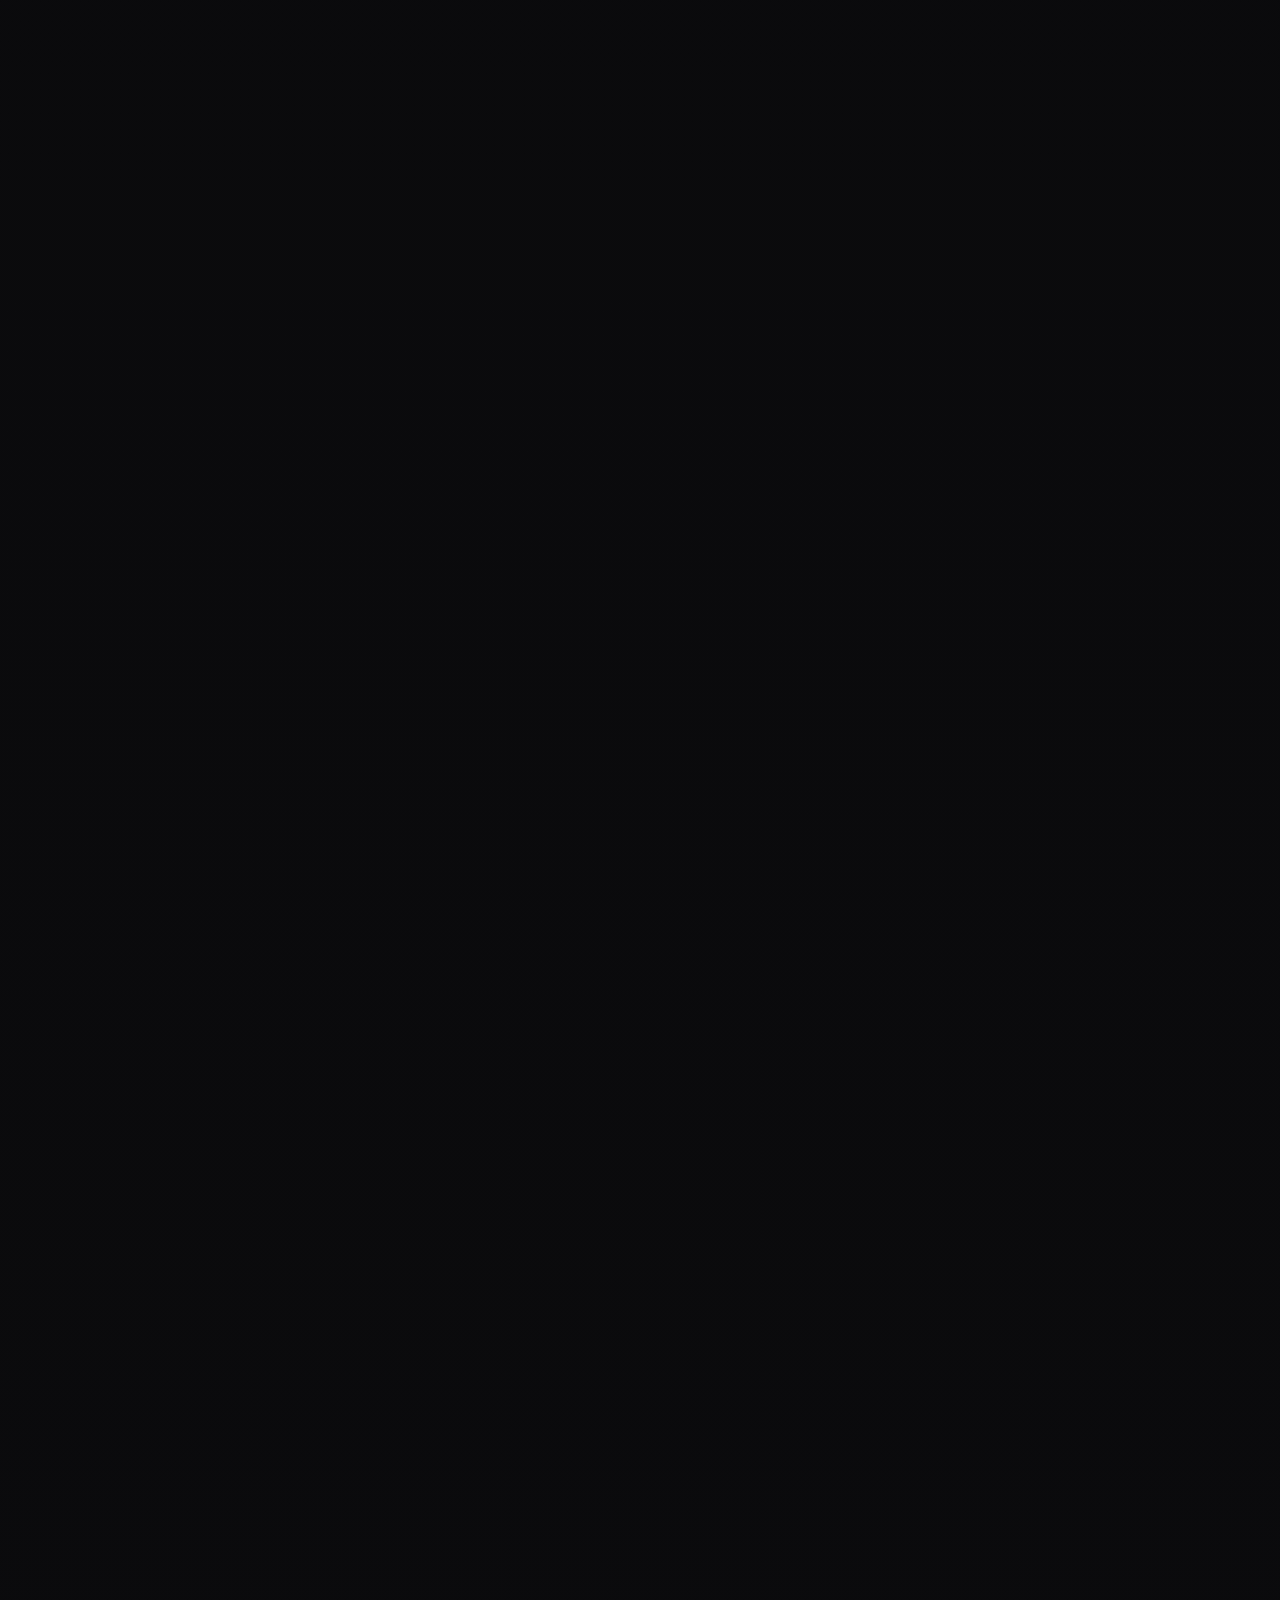
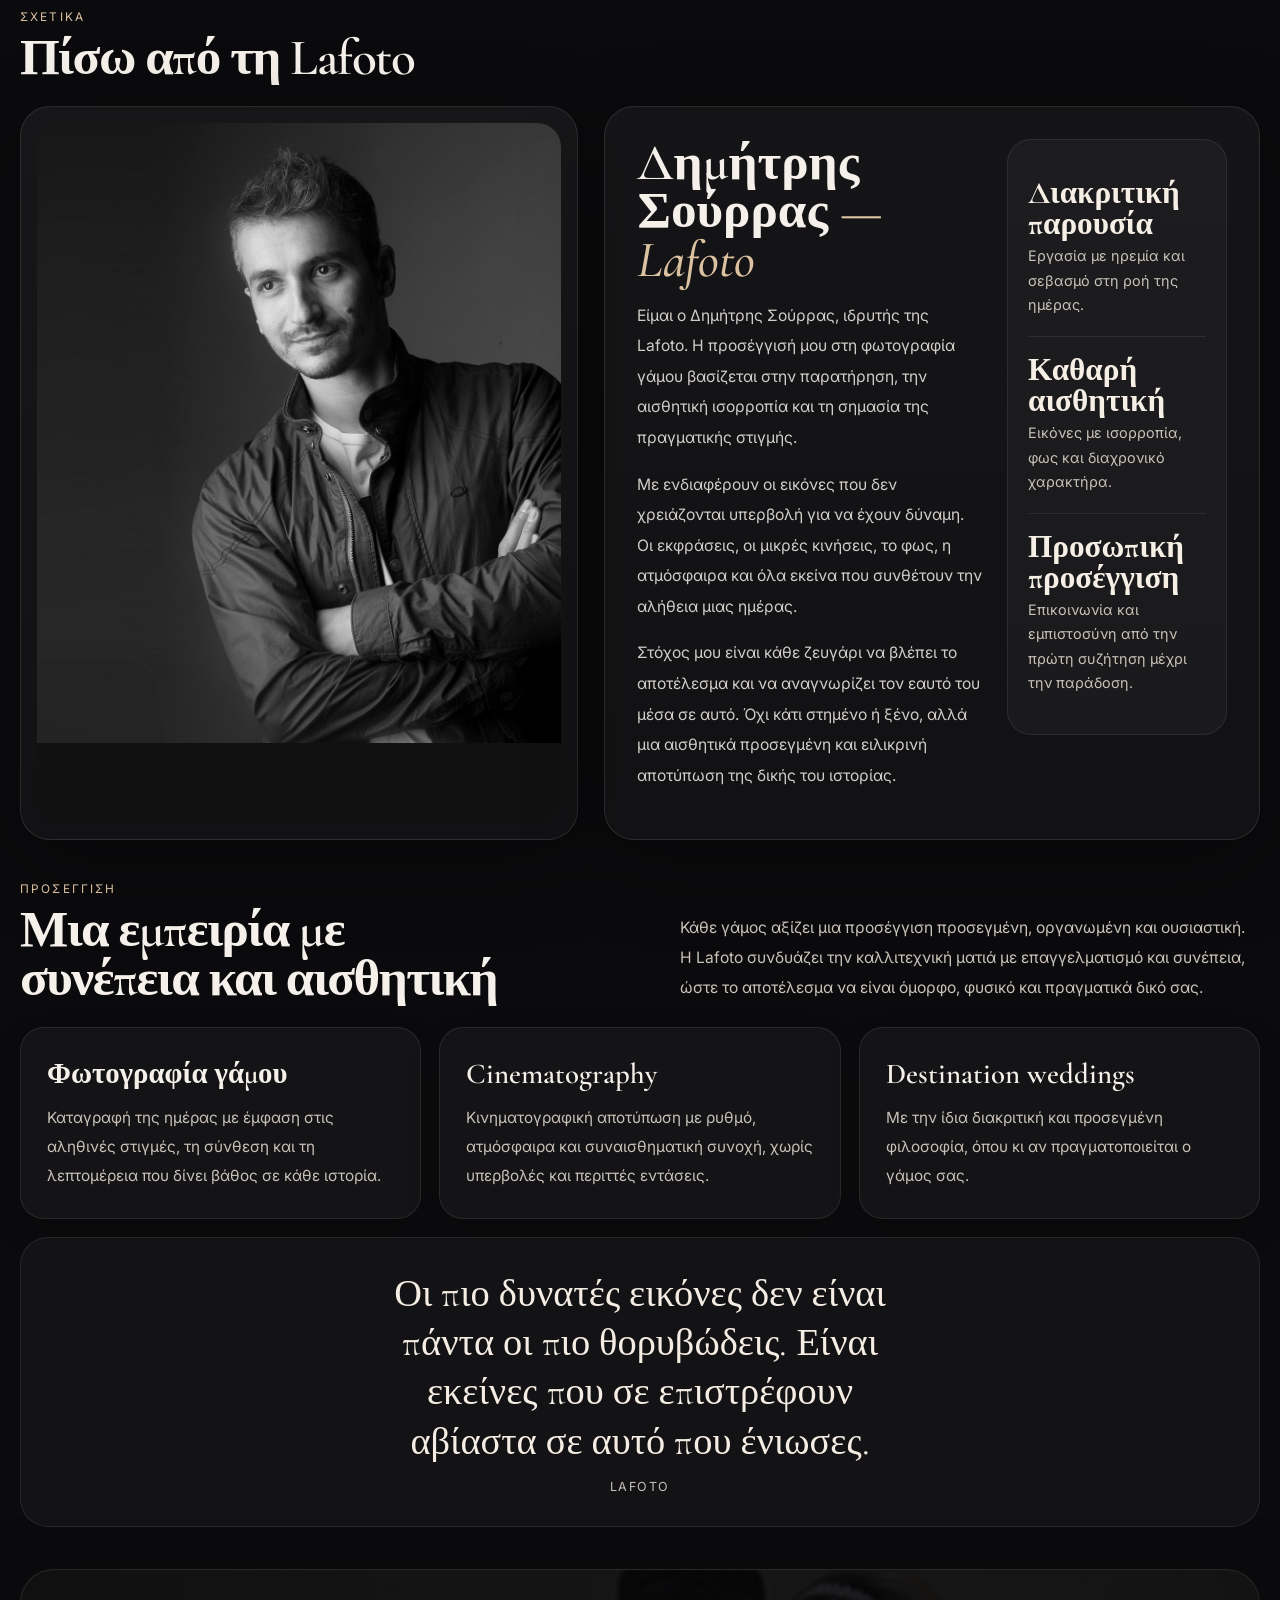
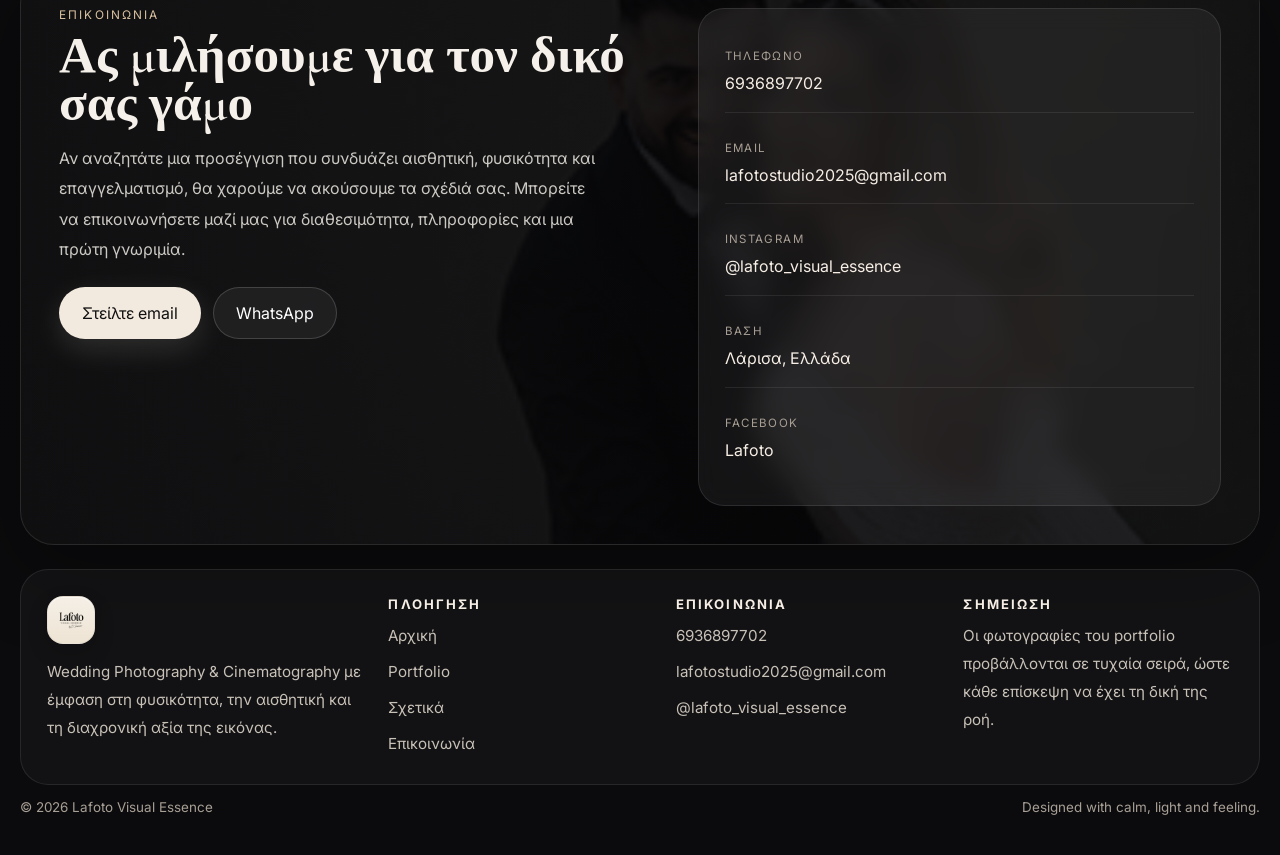
==== commit 6dd09968: "Update index.html" ====
--- a/index.html
+++ b/index.html
@@ -590,74 +590,100 @@
     }
 
     .masonry{
-      columns:4 260px;
-      column-gap:18px;
-    }
-
-    .masonry-item{
-      position:relative;
-      display:block;
-      width:100%;
-      break-inside:avoid;
-      -webkit-column-break-inside:avoid;
-      page-break-inside:avoid;
-      margin:0 0 18px;
-      padding:0;
-      border-radius:22px;
-      overflow:hidden;
-      border:1px solid rgba(255,255,255,0.08);
-      background:#111318;
-      box-shadow:0 12px 30px rgba(0,0,0,0.18);
-      cursor:pointer;
-      transition:transform .24s ease, border-color .24s ease;
-      min-height:120px;
-    }
-
-    .masonry-item:hover{
-      transform:translateY(-2px);
-      border-color:rgba(255,255,255,0.13);
-    }
-
-    .masonry-item img{
-      width:100%;
-      height:auto;
-      display:block;
-      opacity:1 !important;
-      visibility:visible !important;
-      background:#0f0f12;
-      transition:transform .7s ease, filter .45s ease, opacity .25s ease;
-      will-change:transform;
-    }
-
-    .masonry-item img.is-loading{
-      opacity:1;
-    }
-
-    .masonry-item img.is-error{
-      opacity:.35 !important;
-      min-height:140px;
-      object-fit:cover;
-    }
-
-    .masonry-item:hover img{
-      transform:scale(1.04);
-      filter:saturate(1.02) contrast(1.01);
-    }
-
-    .masonry-item::after{
-      content:"";
-      position:absolute;
-      inset:0;
-      z-index:3;
-      background:linear-gradient(180deg, transparent 35%, rgba(0,0,0,0.24) 100%);
-      opacity:0;
-      transition:opacity .28s ease;
-      pointer-events:none;
-    }
-
-    .masonry-item:hover::after{
-      opacity:1;
-    }
+  columns:4 260px;
+  column-gap:18px;
+}
+
+.masonry-item{
+  position:relative;
+  display:block;
+  width:100%;
+  break-inside:avoid;
+  -webkit-column-break-inside:avoid;
+  page-break-inside:avoid;
+  margin:0 0 18px;
+  padding:0;
+  border-radius:22px;
+  overflow:hidden;
+  border:1px solid rgba(255,255,255,0.08);
+  background:#111318;
+  box-shadow:0 12px 30px rgba(0,0,0,0.18);
+  cursor:pointer;
+  transition:transform .24s ease, border-color .24s ease;
+  -webkit-appearance:none;
+  appearance:none;
+}
+
+.masonry-item:hover{
+  transform:translateY(-2px);
+  border-color:rgba(255,255,255,0.13);
+}
+
+.masonry-item img{
+  width:100%;
+  height:auto;
+  display:block;
+  opacity:1 !important;
+  visibility:visible !important;
+  background:#0f0f12;
+  transition:transform .7s ease, filter .45s ease;
+  -webkit-transform:translateZ(0);
+  transform:translateZ(0);
+  backface-visibility:hidden;
+}
+
+.masonry-item img.is-error{
+  opacity:.35 !important;
+  min-height:140px;
+  object-fit:cover;
+}
+
+.masonry-item:hover img{
+  transform:scale(1.04) translateZ(0);
+  filter:saturate(1.02) contrast(1.01);
+}
+
+.masonry-item::after{
+  content:"";
+  position:absolute;
+  inset:0;
+  z-index:3;
+  background:linear-gradient(180deg, transparent 35%, rgba(0,0,0,0.24) 100%);
+  opacity:0;
+  transition:opacity .28s ease;
+  pointer-events:none;
+}
+
+.masonry-item:hover::after{
+  opacity:1;
+}
+
+@media (max-width: 900px){
+  .masonry{
+    columns:auto;
+    display:grid;
+    grid-template-columns:repeat(2, minmax(0, 1fr));
+    gap:12px;
+  }
+
+  .masonry-item{
+    margin:0;
+    border-radius:18px;
+  }
+}
+
+@media (max-width: 560px){
+  .masonry{
+    columns:auto;
+    display:grid;
+    grid-template-columns:repeat(2, minmax(0, 1fr));
+    gap:10px;
+  }
+
+  .masonry-item{
+    border-radius:16px;
+  }
+}
 
     .about-grid{
       display:grid;
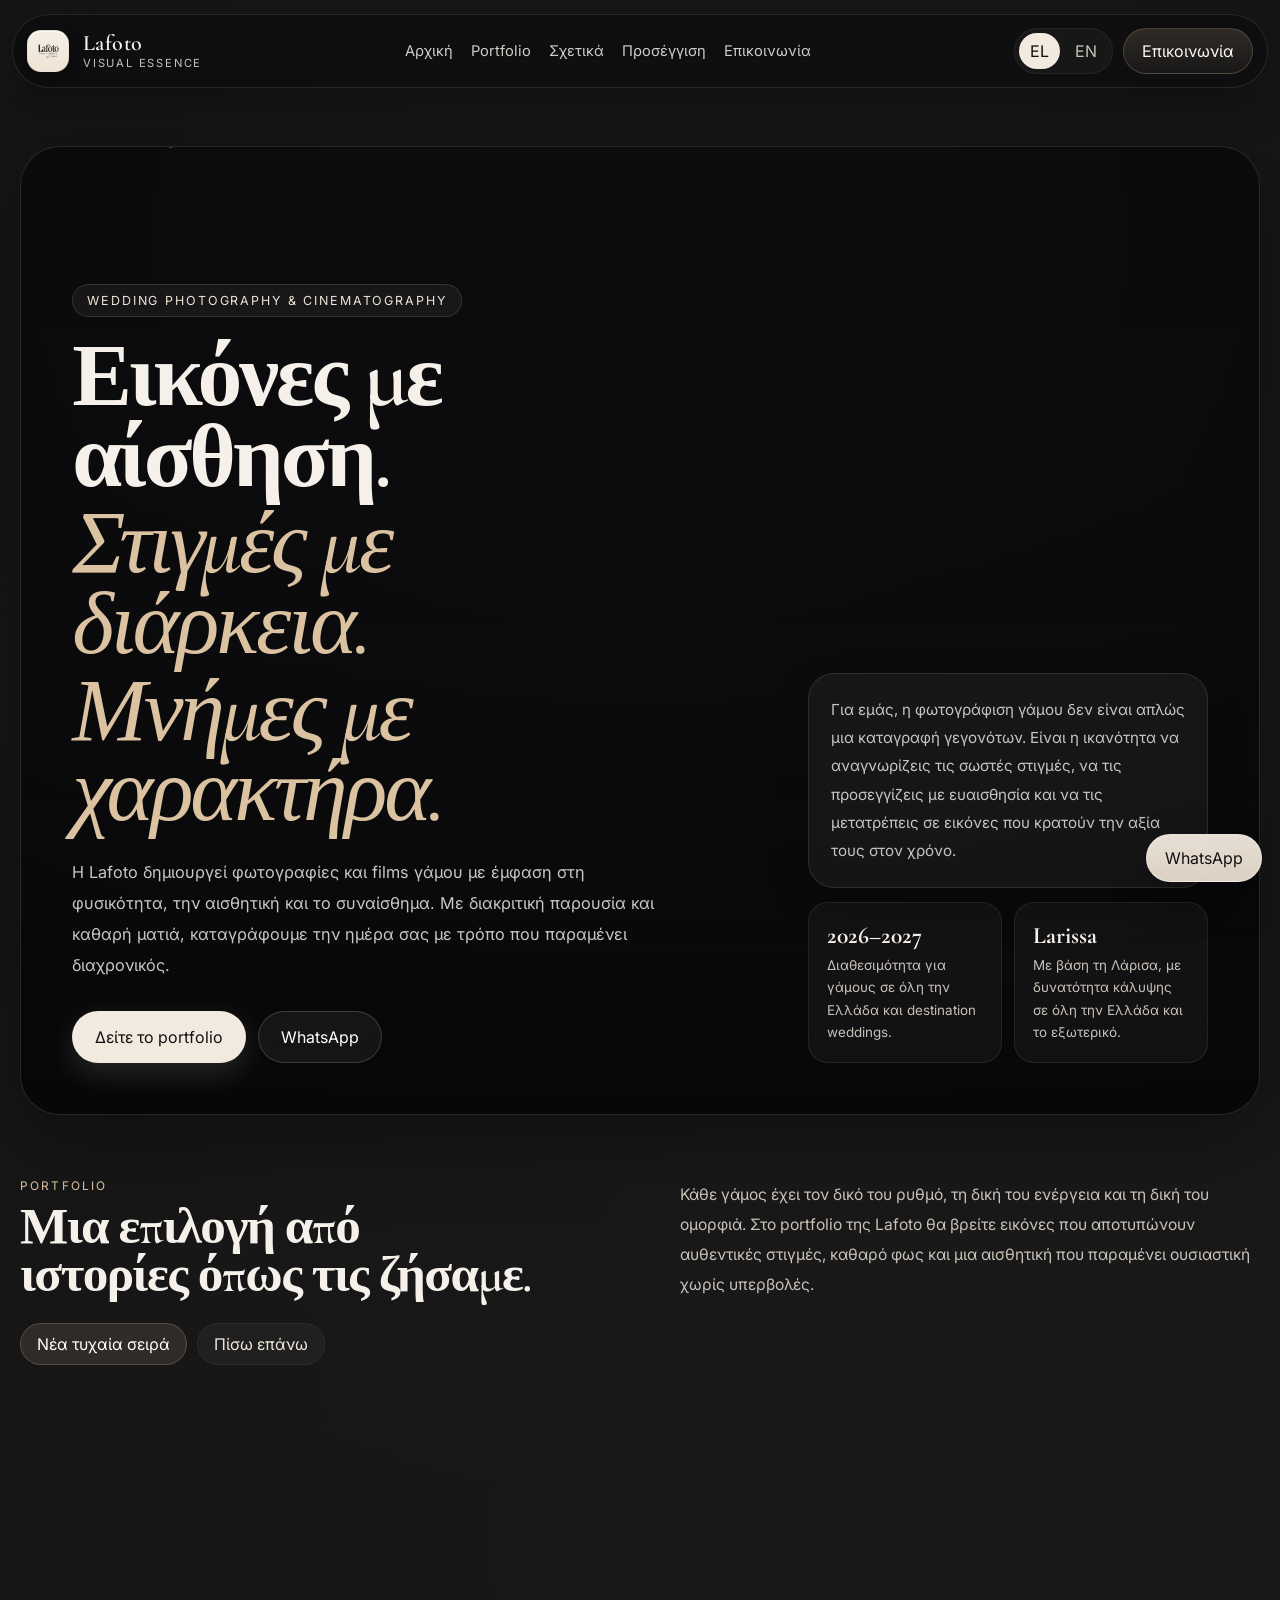
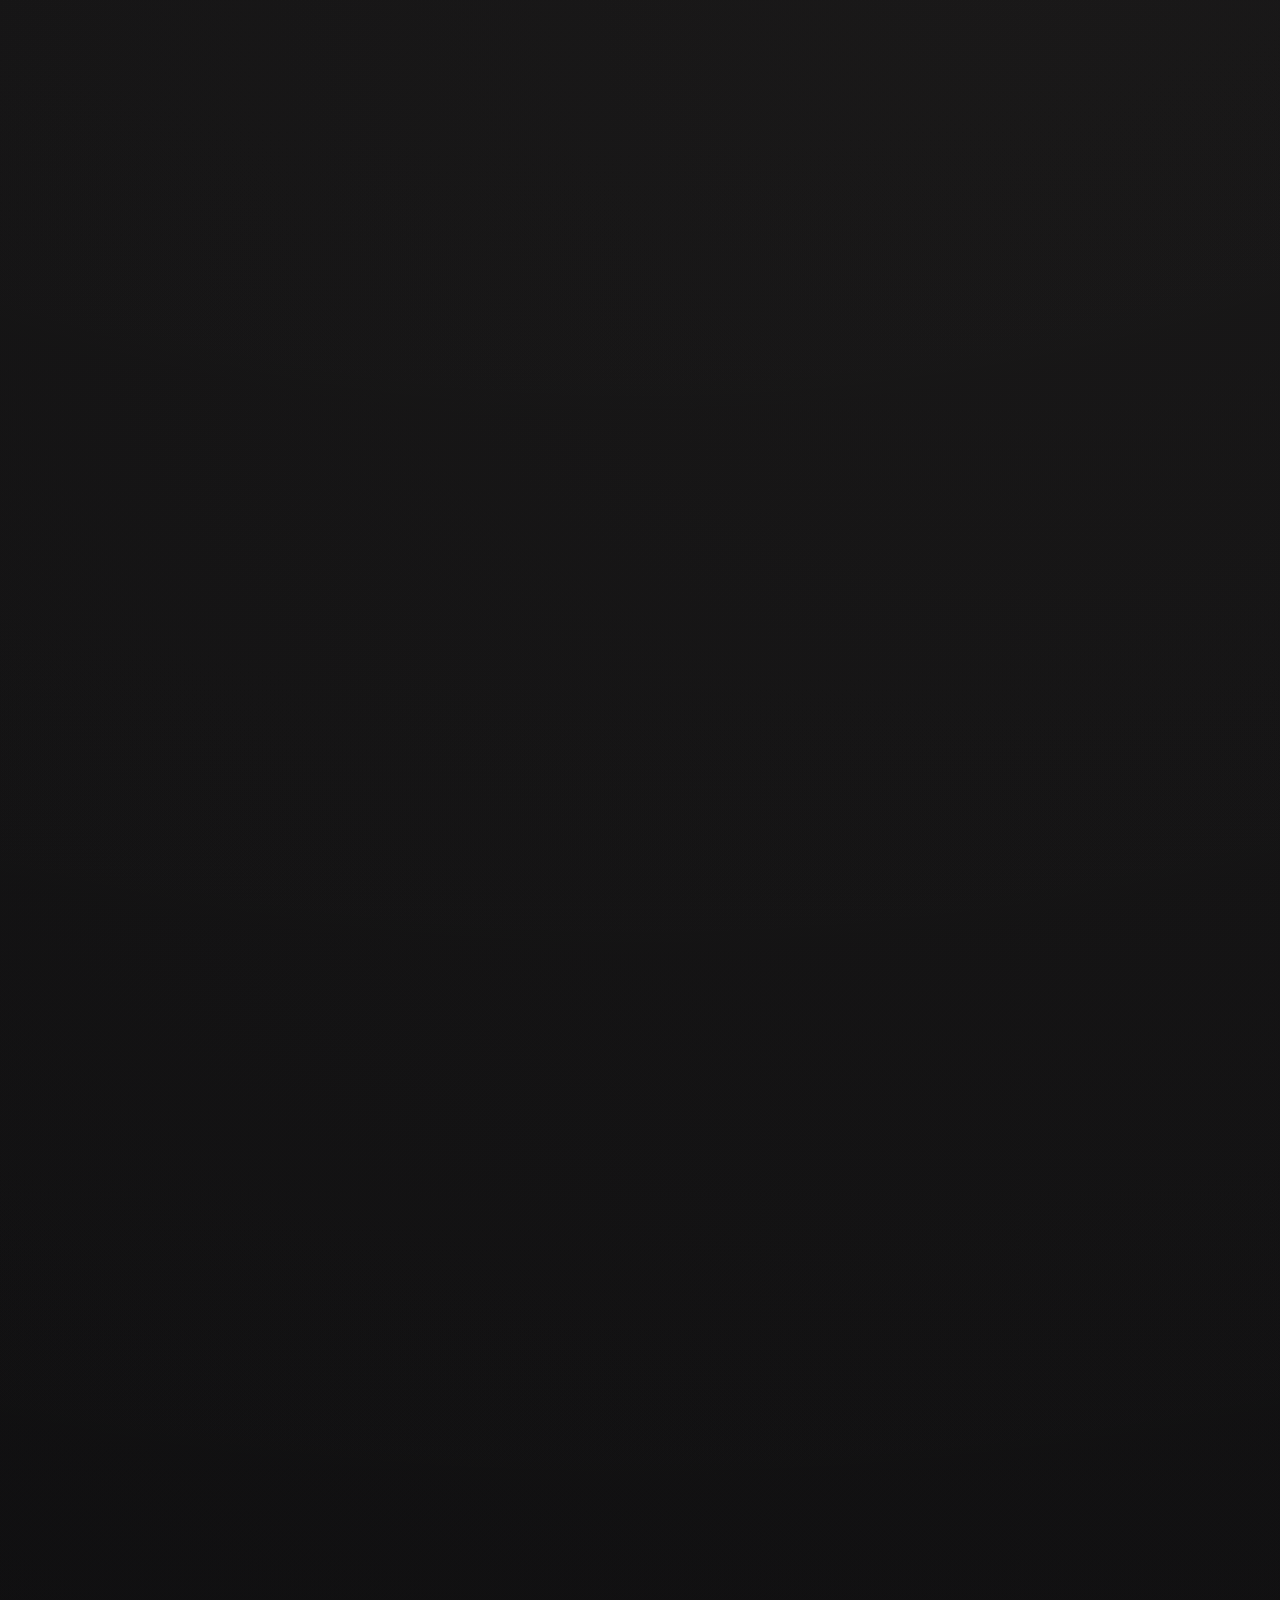
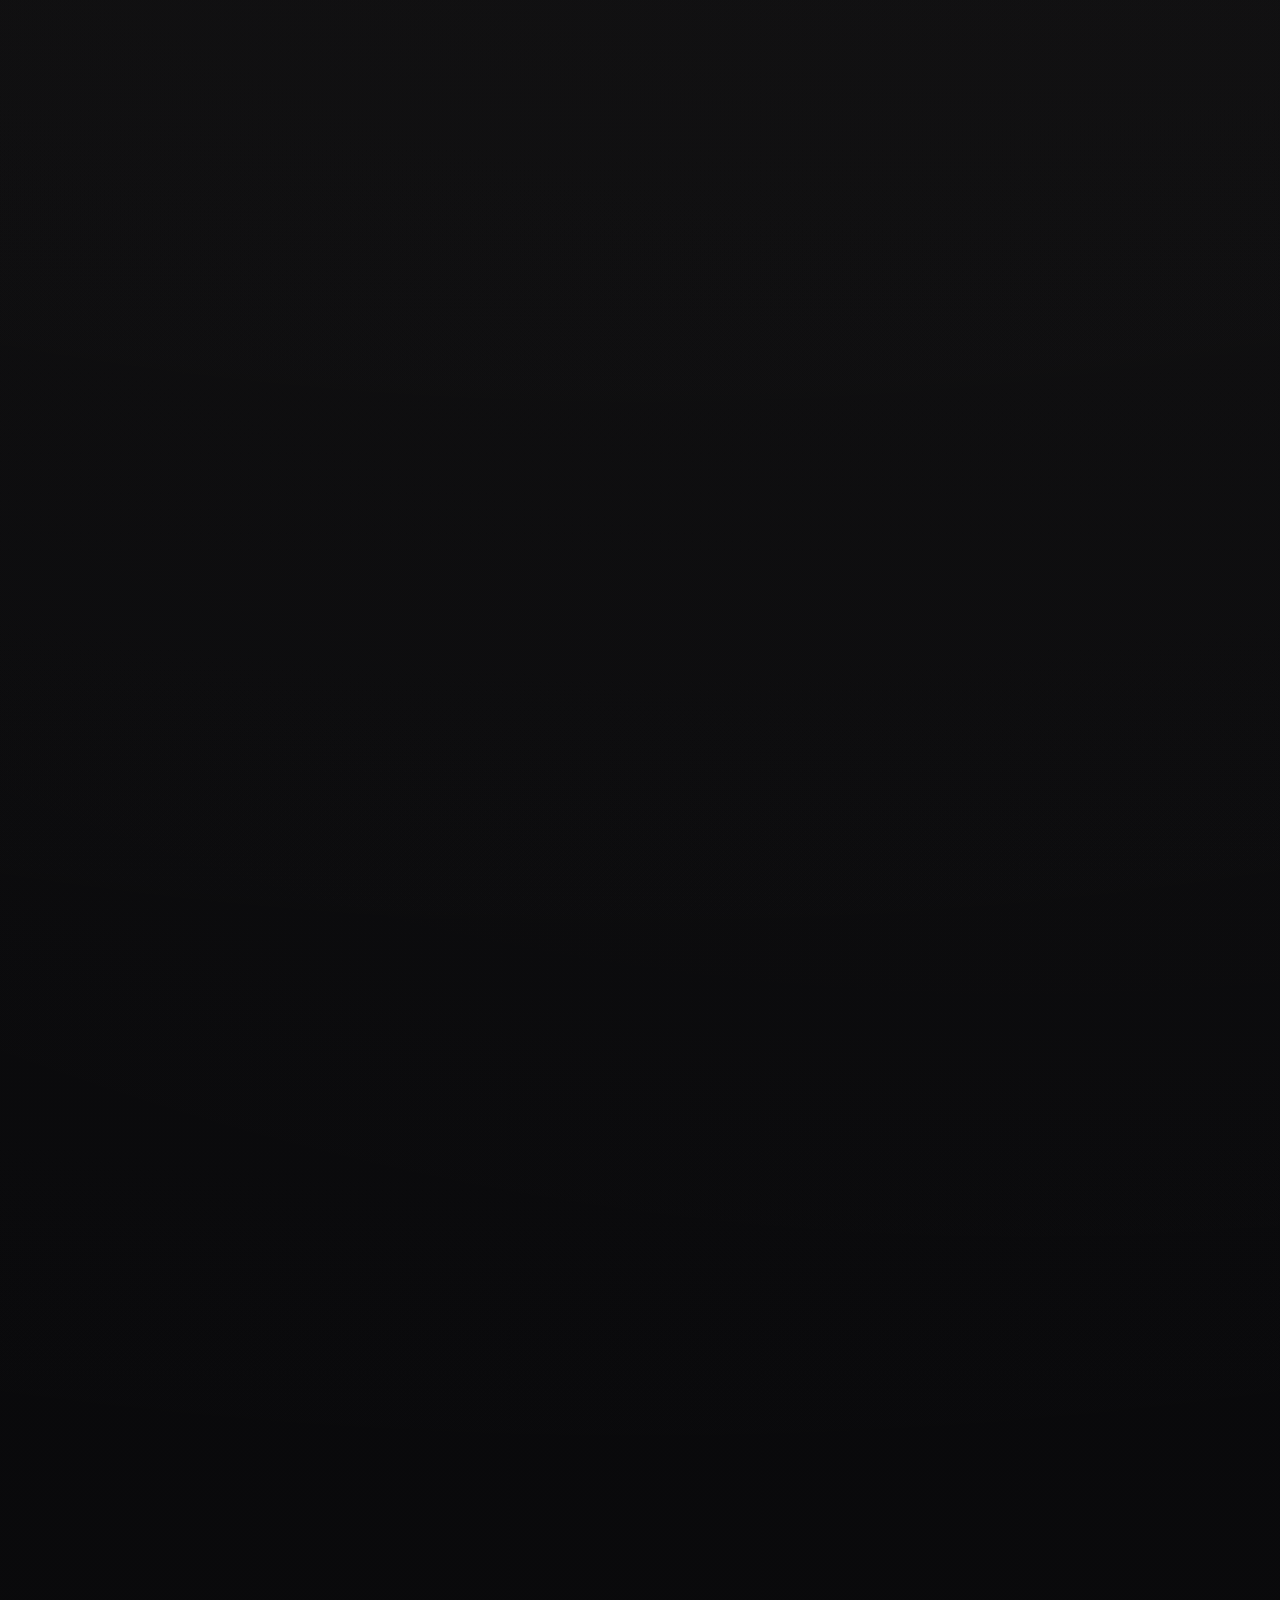
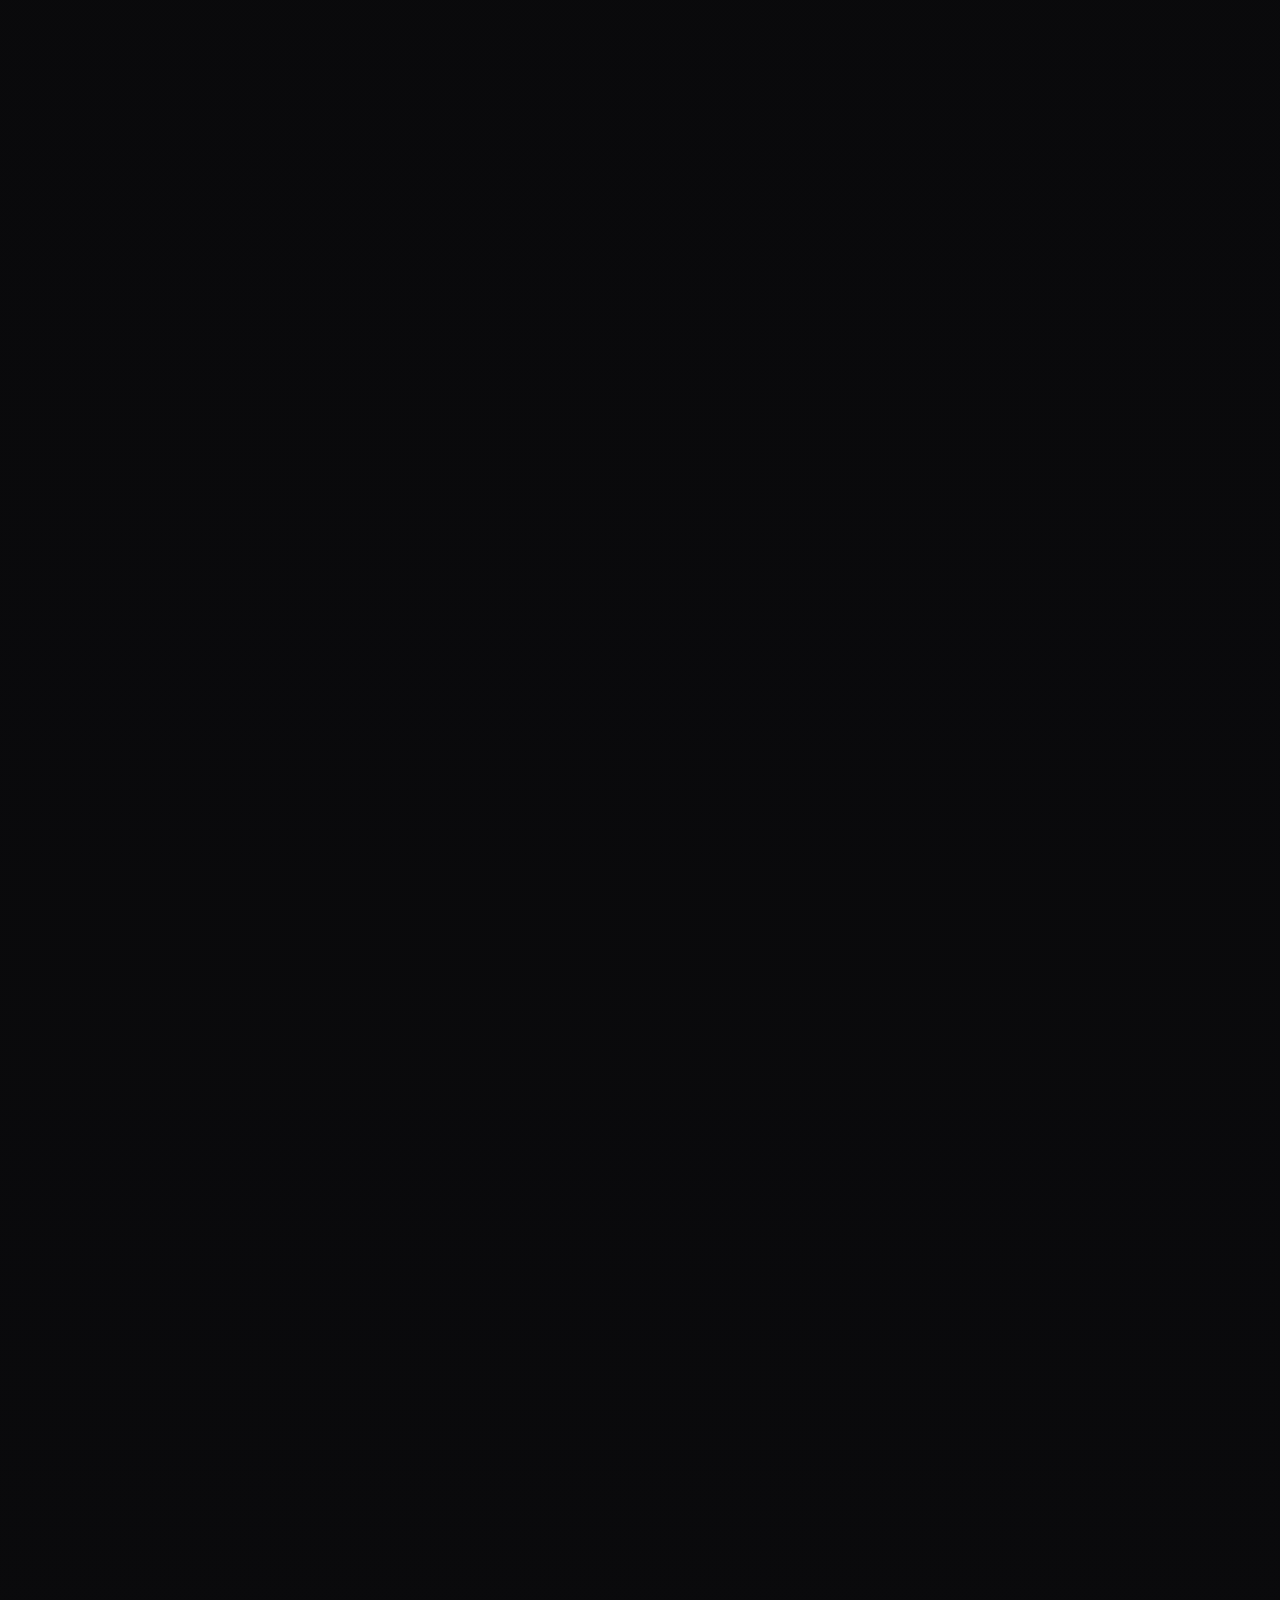
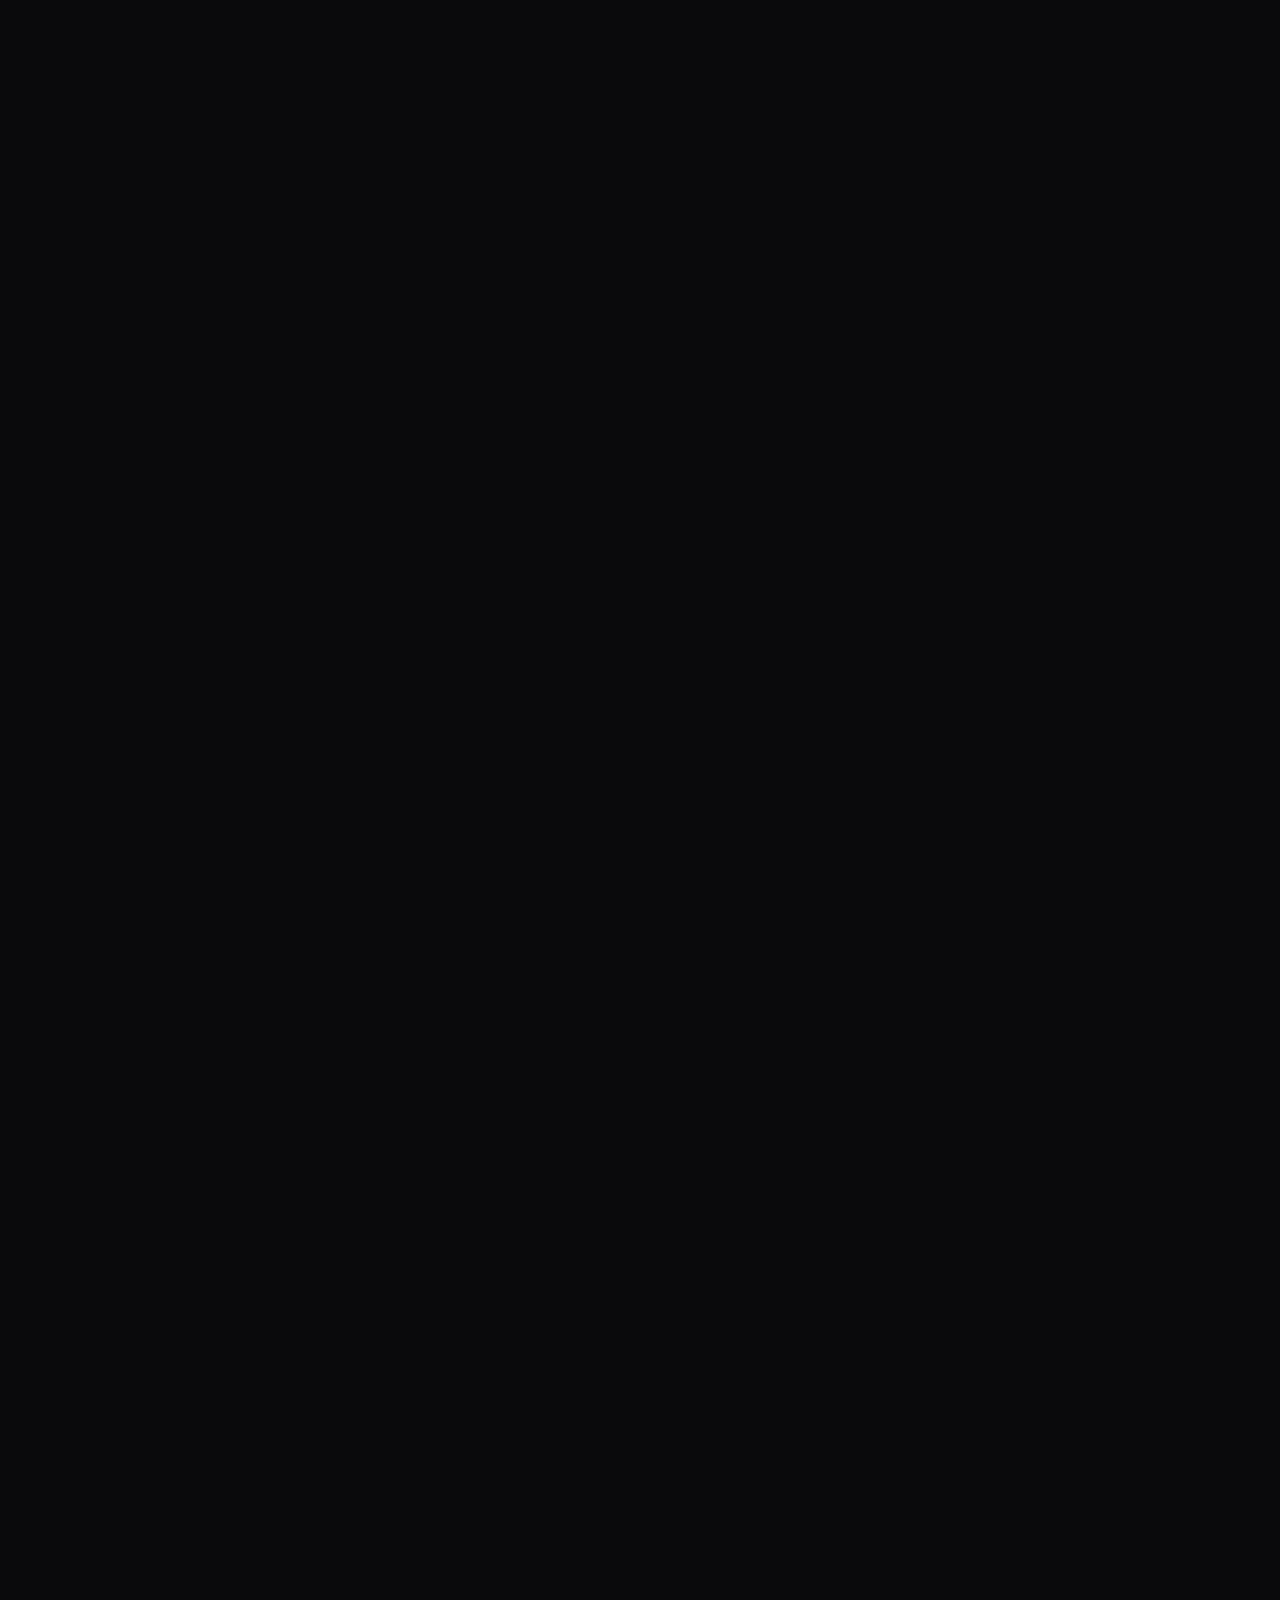
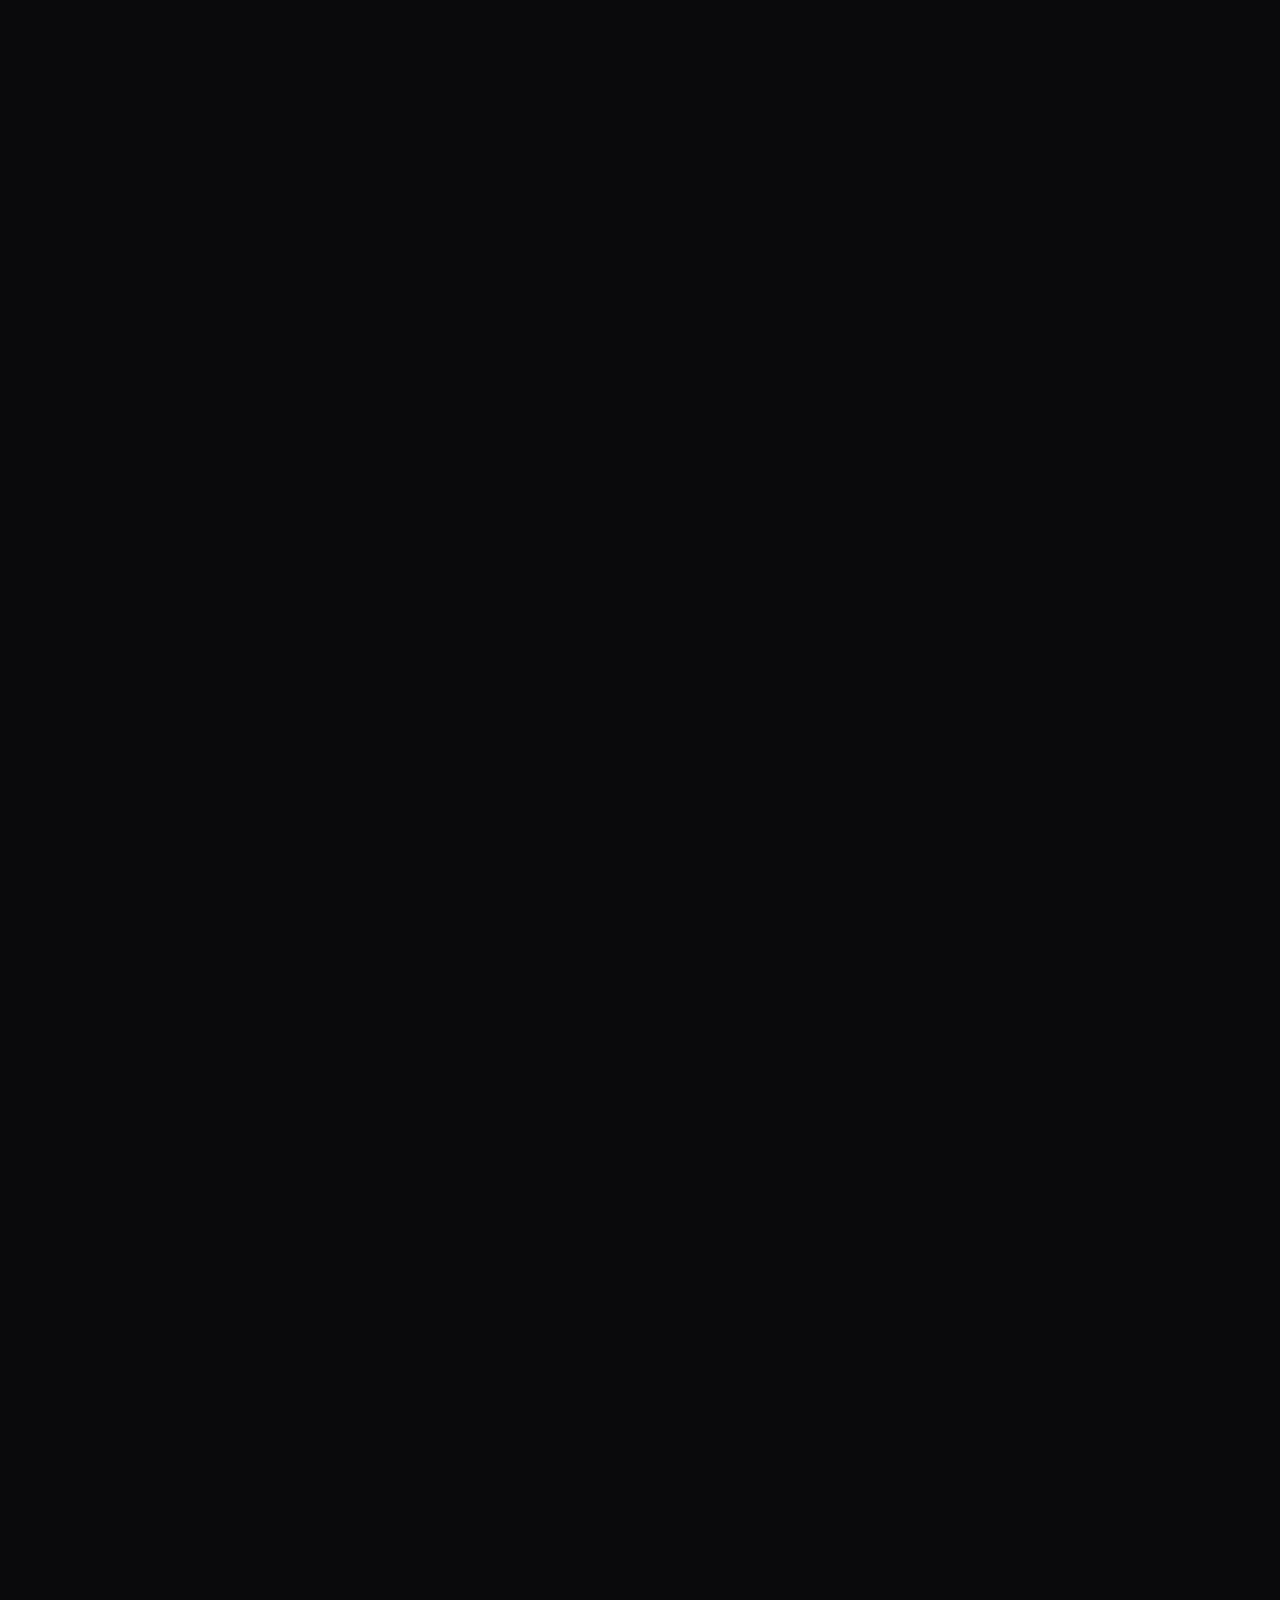
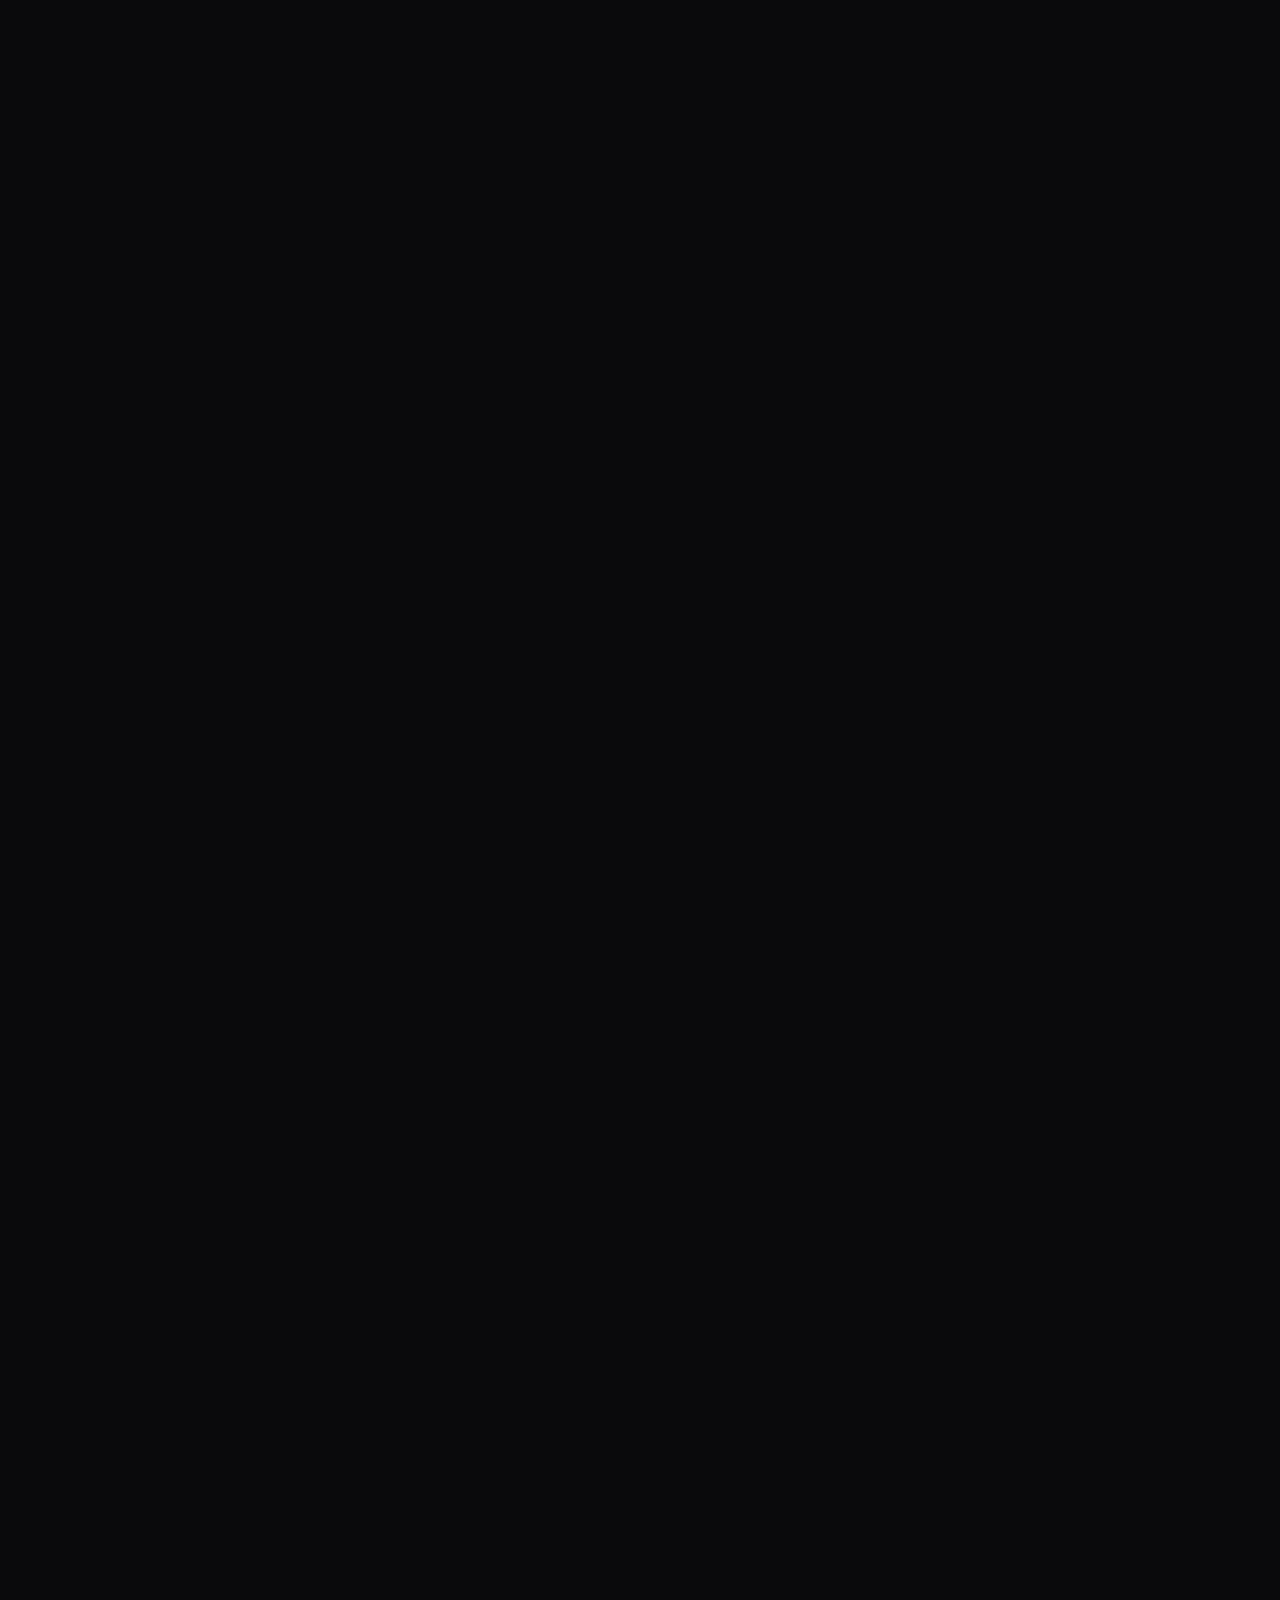
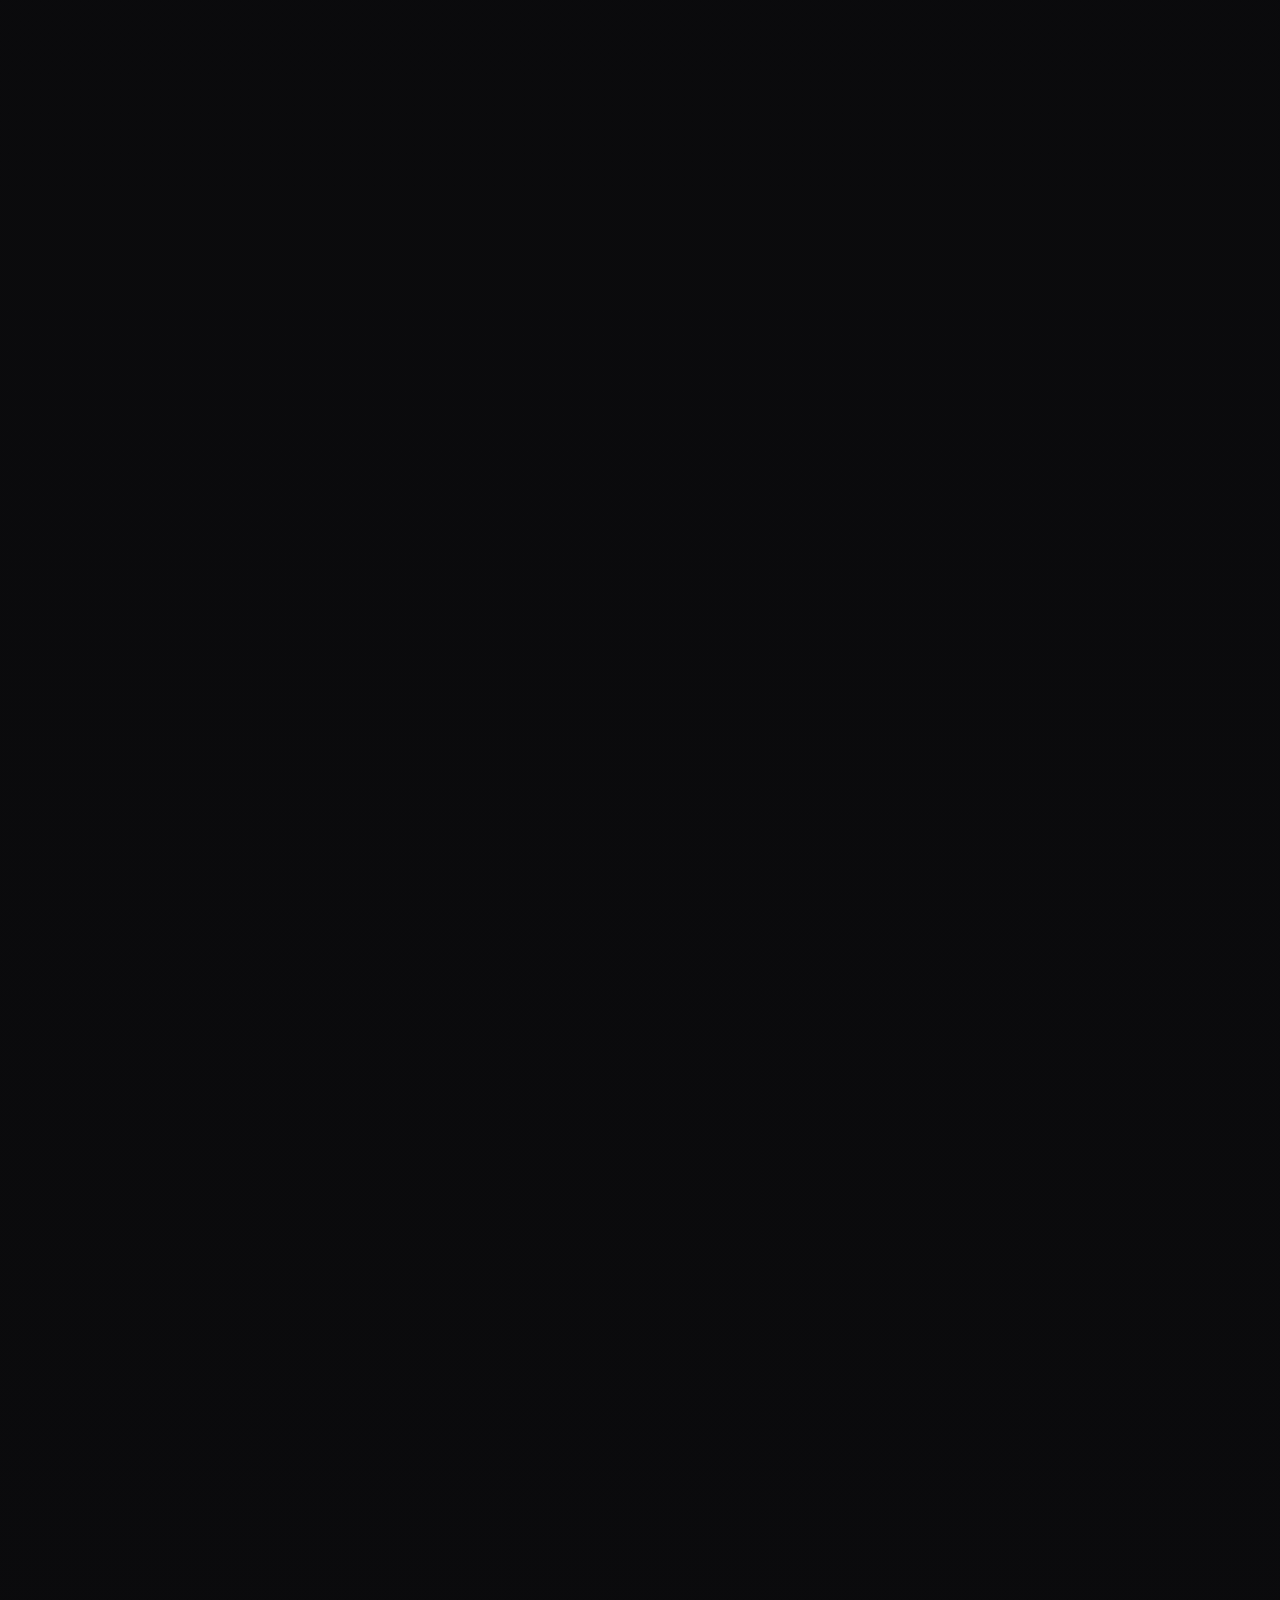
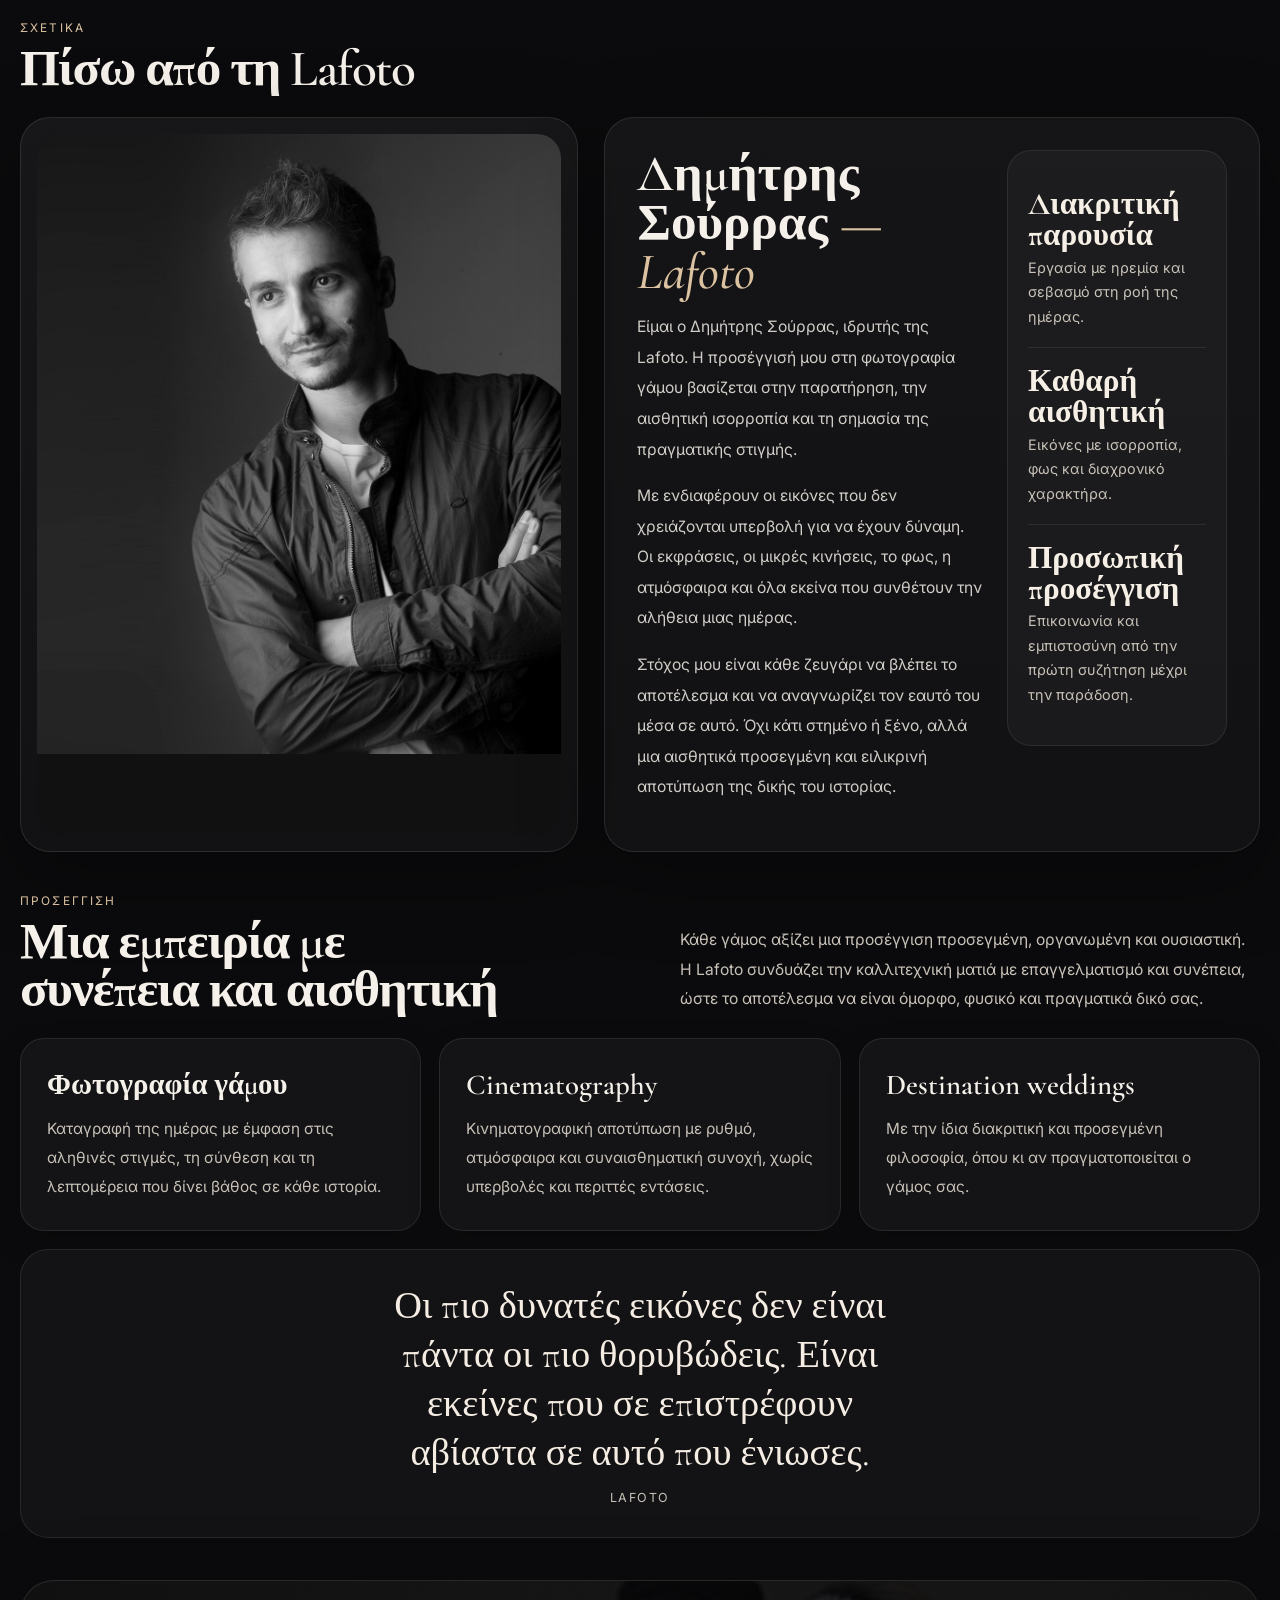
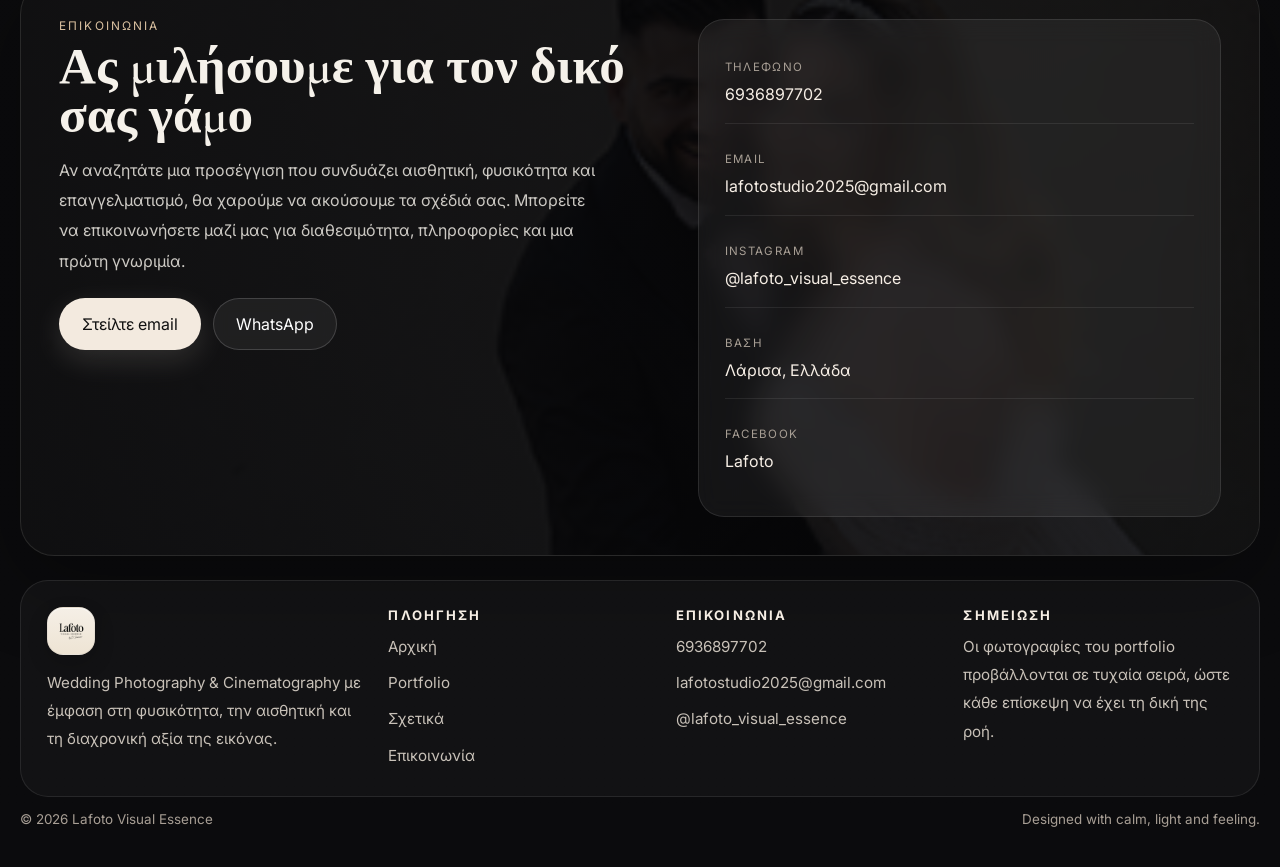
==== commit ce25bc0f: "Update index.html" ====
--- a/index.html
+++ b/index.html
@@ -1926,55 +1926,47 @@
     }
 
     function renderGallery() {
-      if (!masonryGallery) return;
-
-      currentGallery = shuffle(allImages);
-      masonryGallery.innerHTML = "";
-
-      currentGallery.forEach((src, index) => {
-        const item = document.createElement("button");
-        item.className = "masonry-item";
-        item.type = "button";
-        item.setAttribute("aria-label", `${uiText[currentLang].lightboxOpen} ${index + 1}`);
-
-        const image = document.createElement("img");
-        image.alt = `Lafoto portfolio image ${index + 1}`;
-        image.loading = index < 6 ? "eager" : "lazy";
-        image.decoding = "async";
-
-        if (index < 4) {
-          image.fetchPriority = "high";
-        }
-
-        image.classList.add("is-loading");
-
-        image.addEventListener("load", () => {
-          image.classList.remove("is-loading");
-          image.classList.remove("is-error");
-          image.style.opacity = "1";
-          image.style.visibility = "visible";
-        });
-
-        image.addEventListener("error", () => {
-          image.classList.remove("is-loading");
-          image.classList.add("is-error");
-        });
-
-        image.src = src;
-
-        if (image.complete) {
-          image.classList.remove("is-loading");
-          image.classList.remove("is-error");
-          image.style.opacity = "1";
-          image.style.visibility = "visible";
-        }
-
-        item.appendChild(image);
-        item.addEventListener("click", () => openLightbox(index));
-
-        masonryGallery.appendChild(item);
-      });
-    }
+  if (!masonryGallery) return;
+
+  currentGallery = shuffle(allImages);
+  masonryGallery.innerHTML = "";
+
+  currentGallery.forEach((src, index) => {
+    const item = document.createElement("button");
+    item.className = "masonry-item";
+    item.type = "button";
+    item.setAttribute("aria-label", `${uiText[currentLang].lightboxOpen} ${index + 1}`);
+
+    const image = document.createElement("img");
+    image.alt = `Lafoto portfolio image ${index + 1}`;
+    image.loading = index < 6 ? "eager" : "lazy";
+    image.decoding = "async";
+
+    if (index < 4) {
+      image.fetchPriority = "high";
+    }
+
+    image.addEventListener("load", () => {
+      image.style.opacity = "1";
+      image.style.visibility = "visible";
+    });
+
+    image.addEventListener("error", () => {
+      image.classList.add("is-error");
+    });
+
+    image.src = src;
+
+    if (image.complete) {
+      image.style.opacity = "1";
+      image.style.visibility = "visible";
+    }
+
+    item.appendChild(image);
+    item.addEventListener("click", () => openLightbox(index));
+    masonryGallery.appendChild(item);
+  });
+}
 
     function updateLightbox() {
       const src = currentGallery[lightboxIndex];
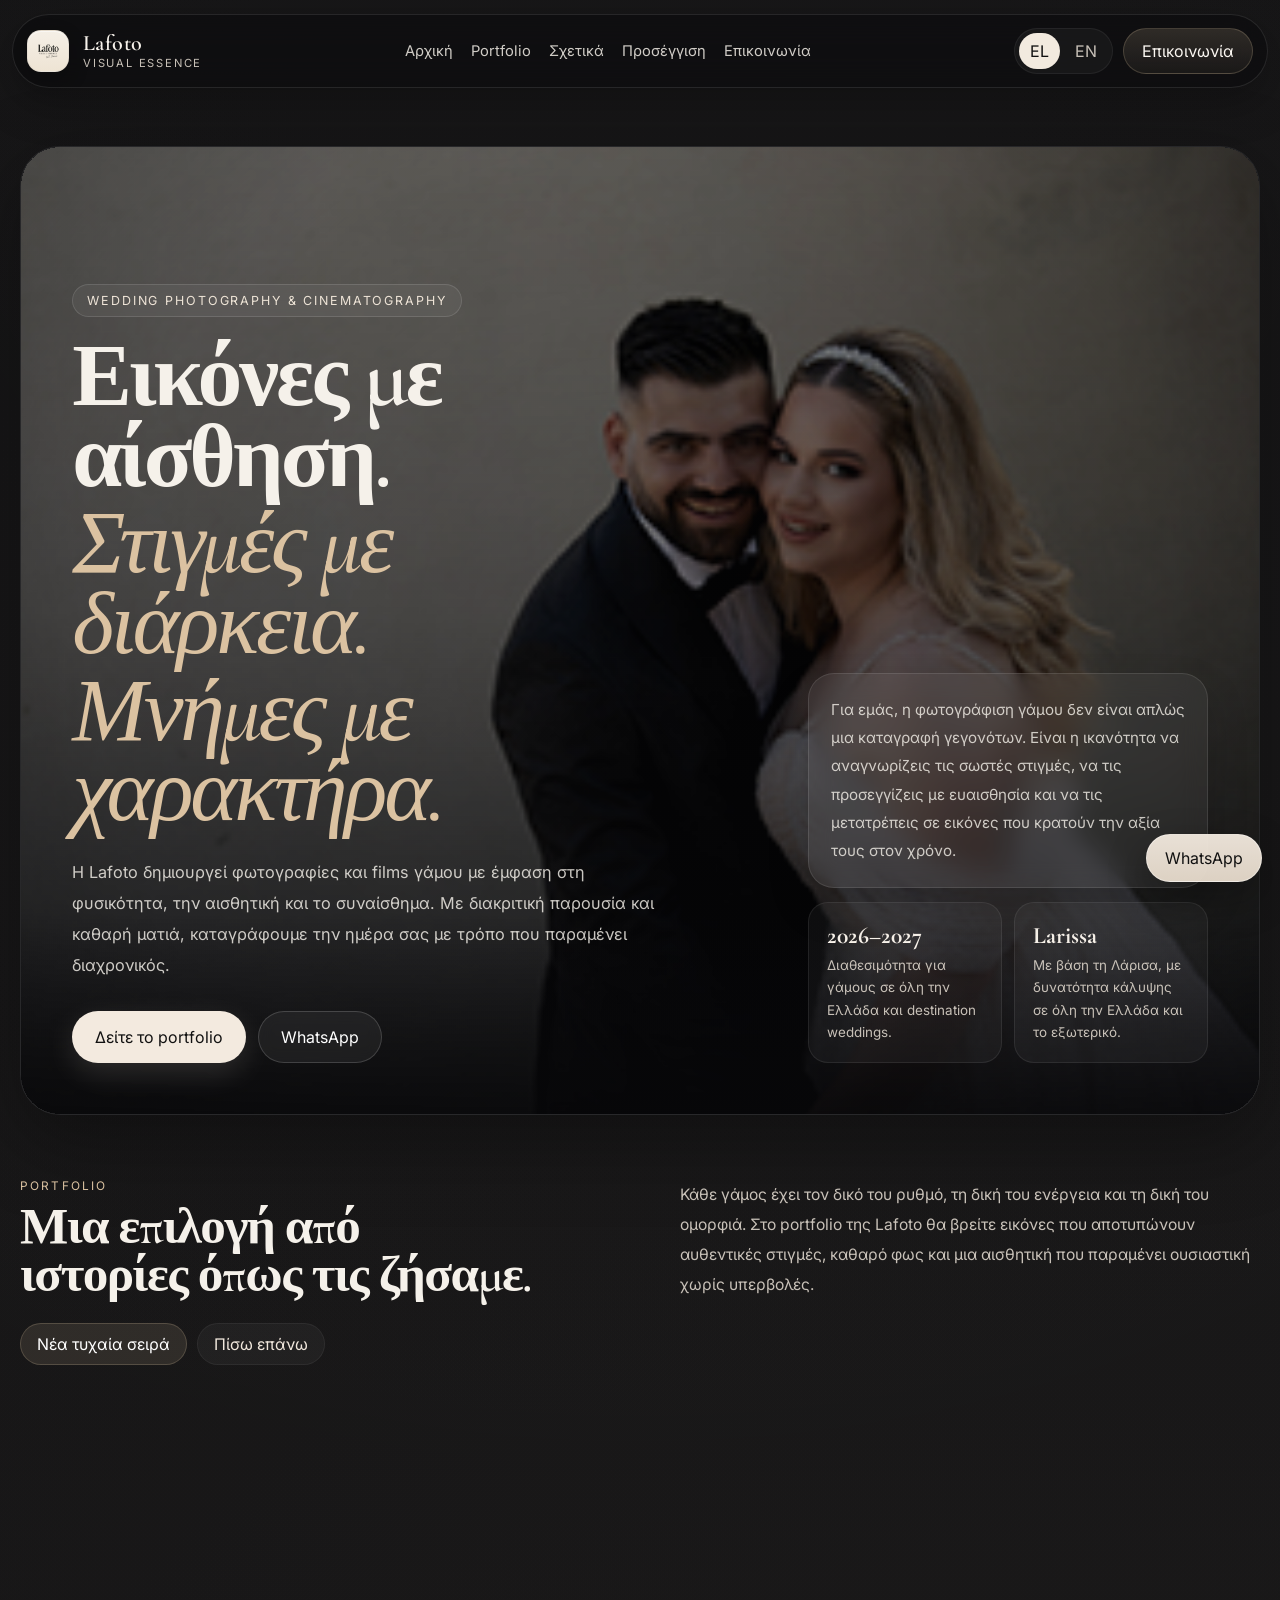
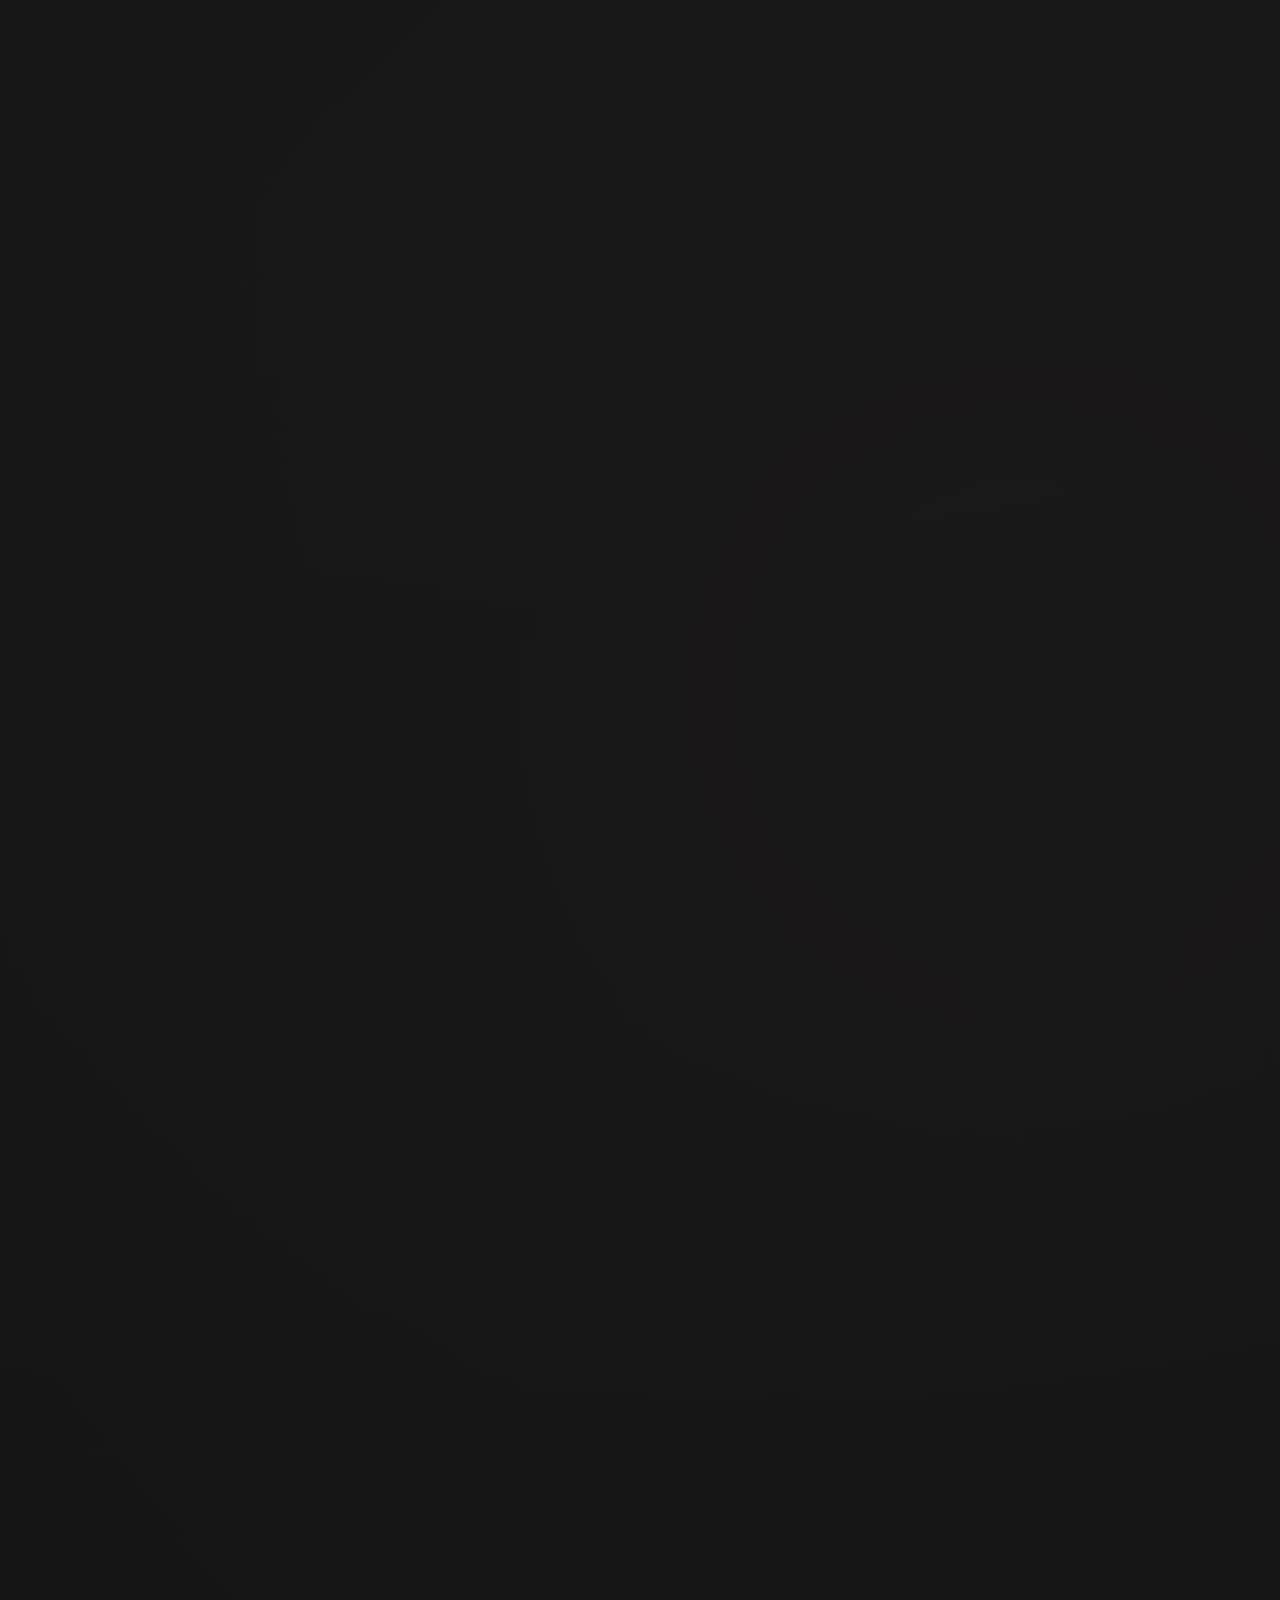
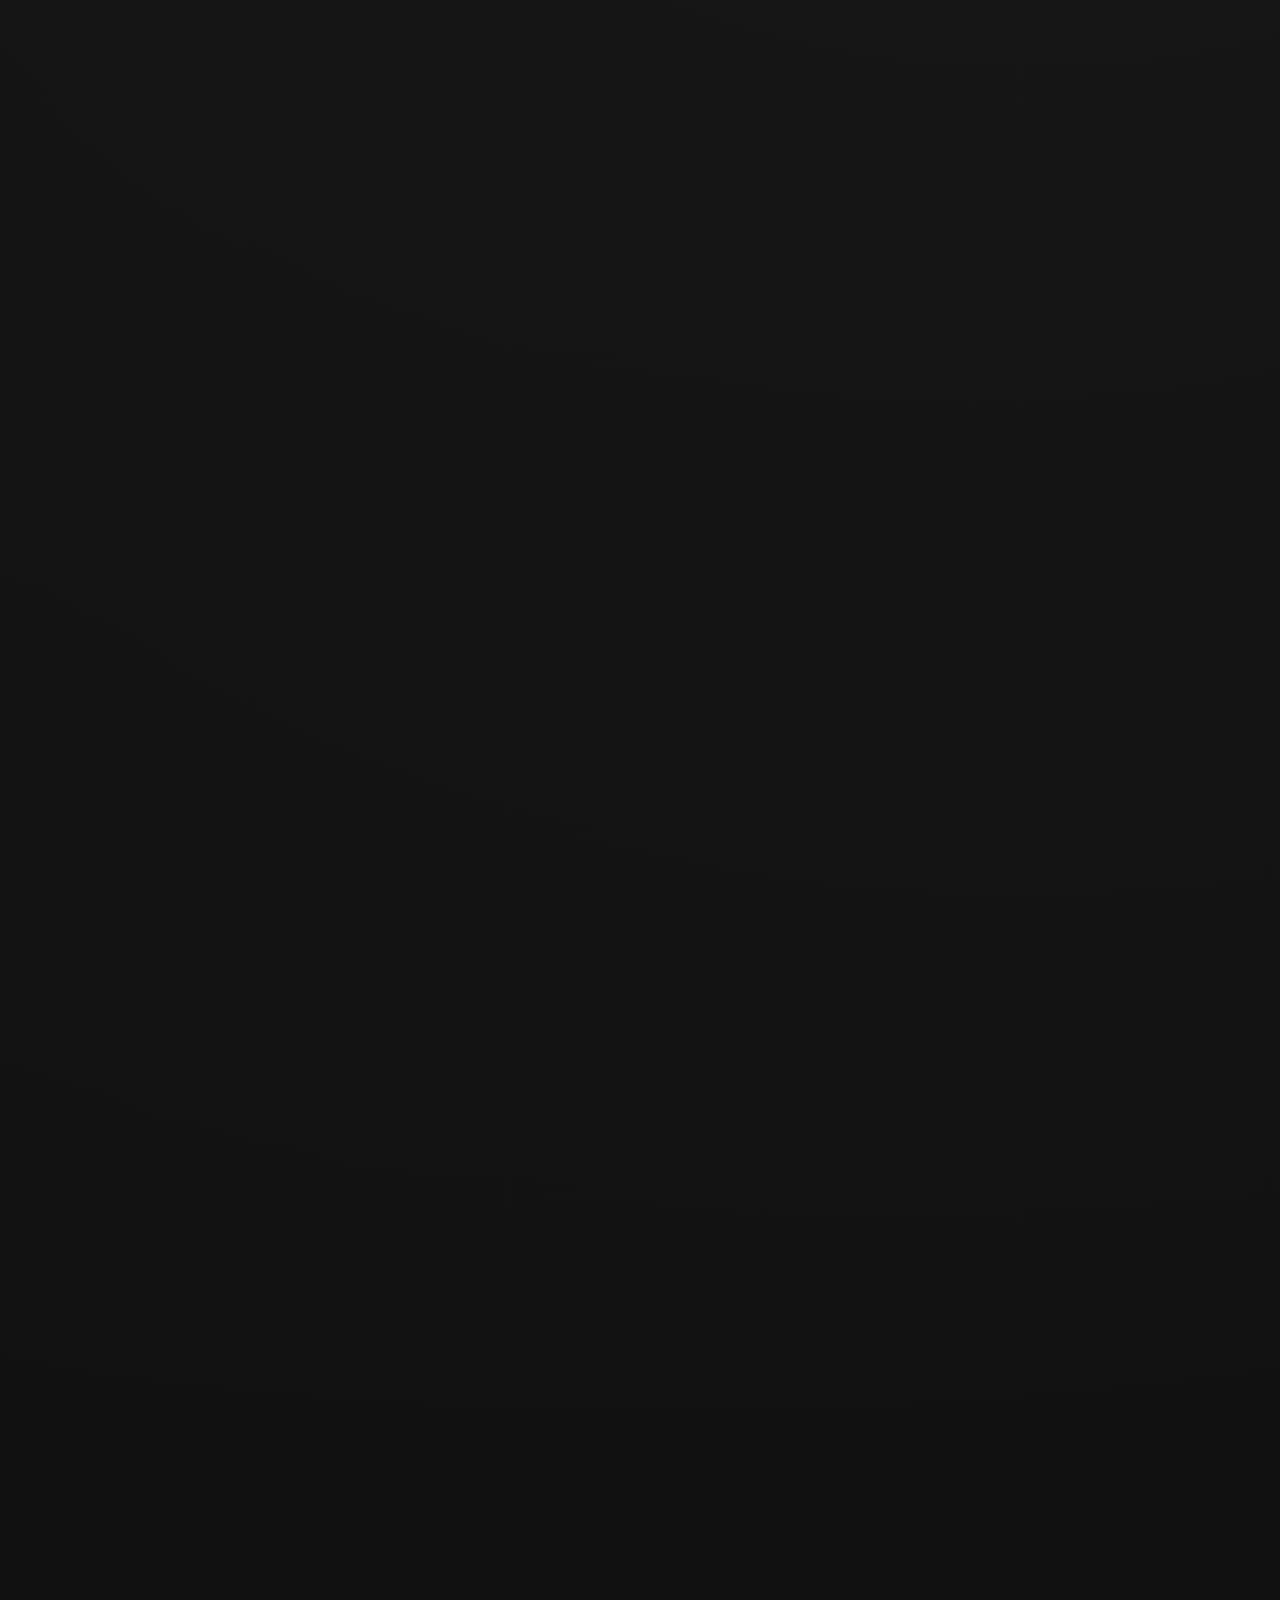
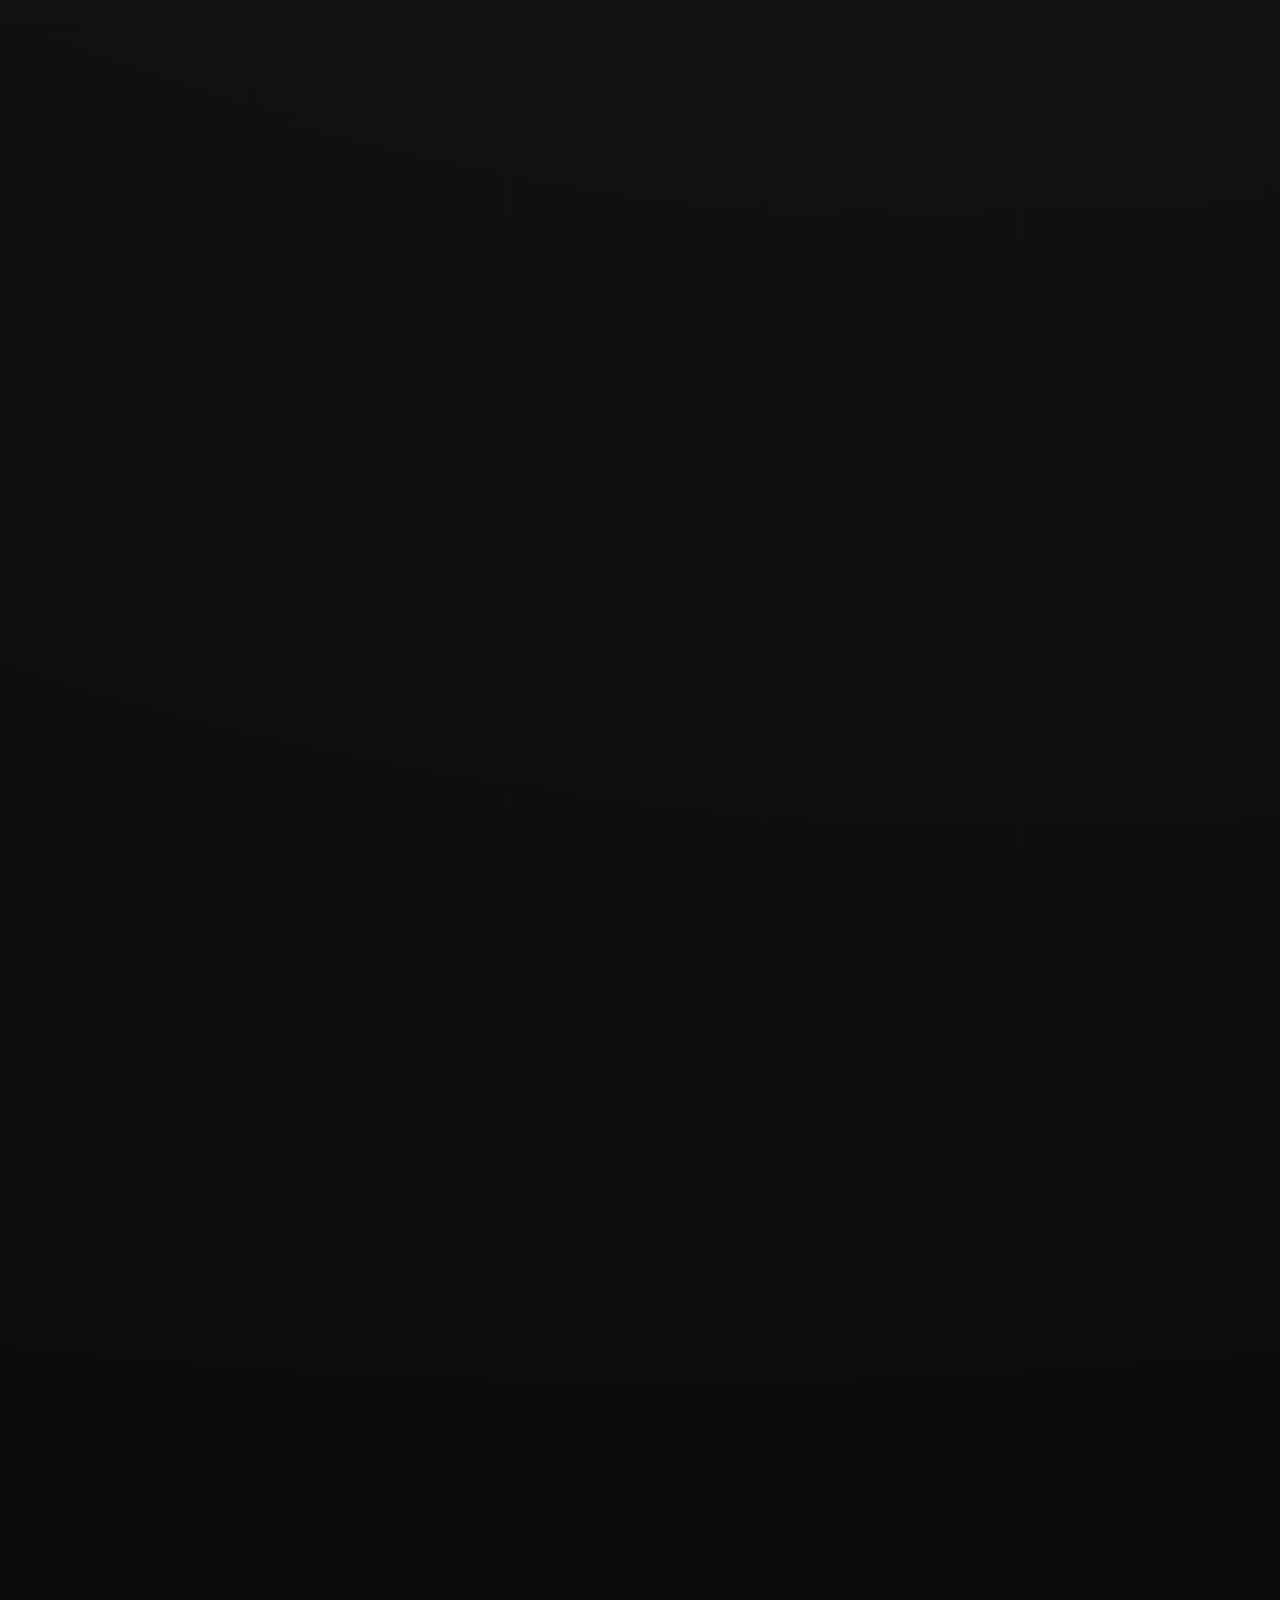
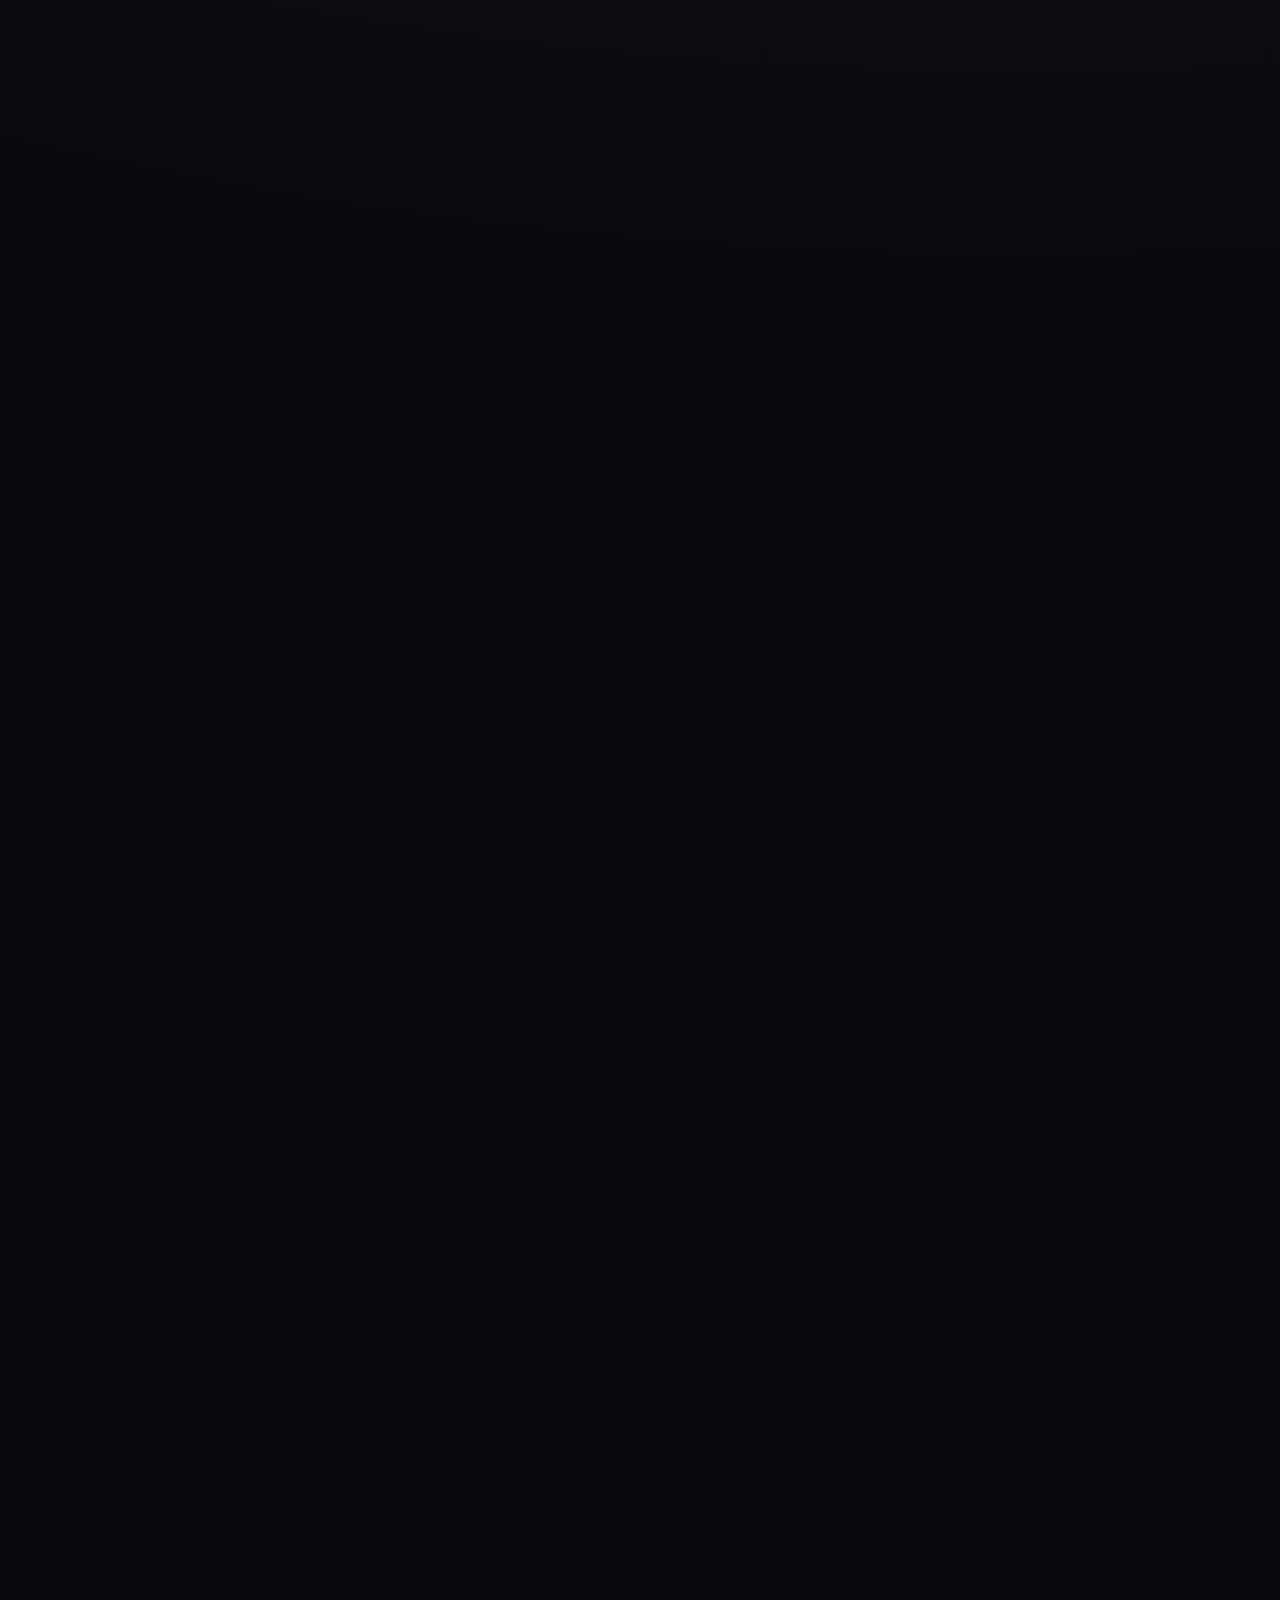
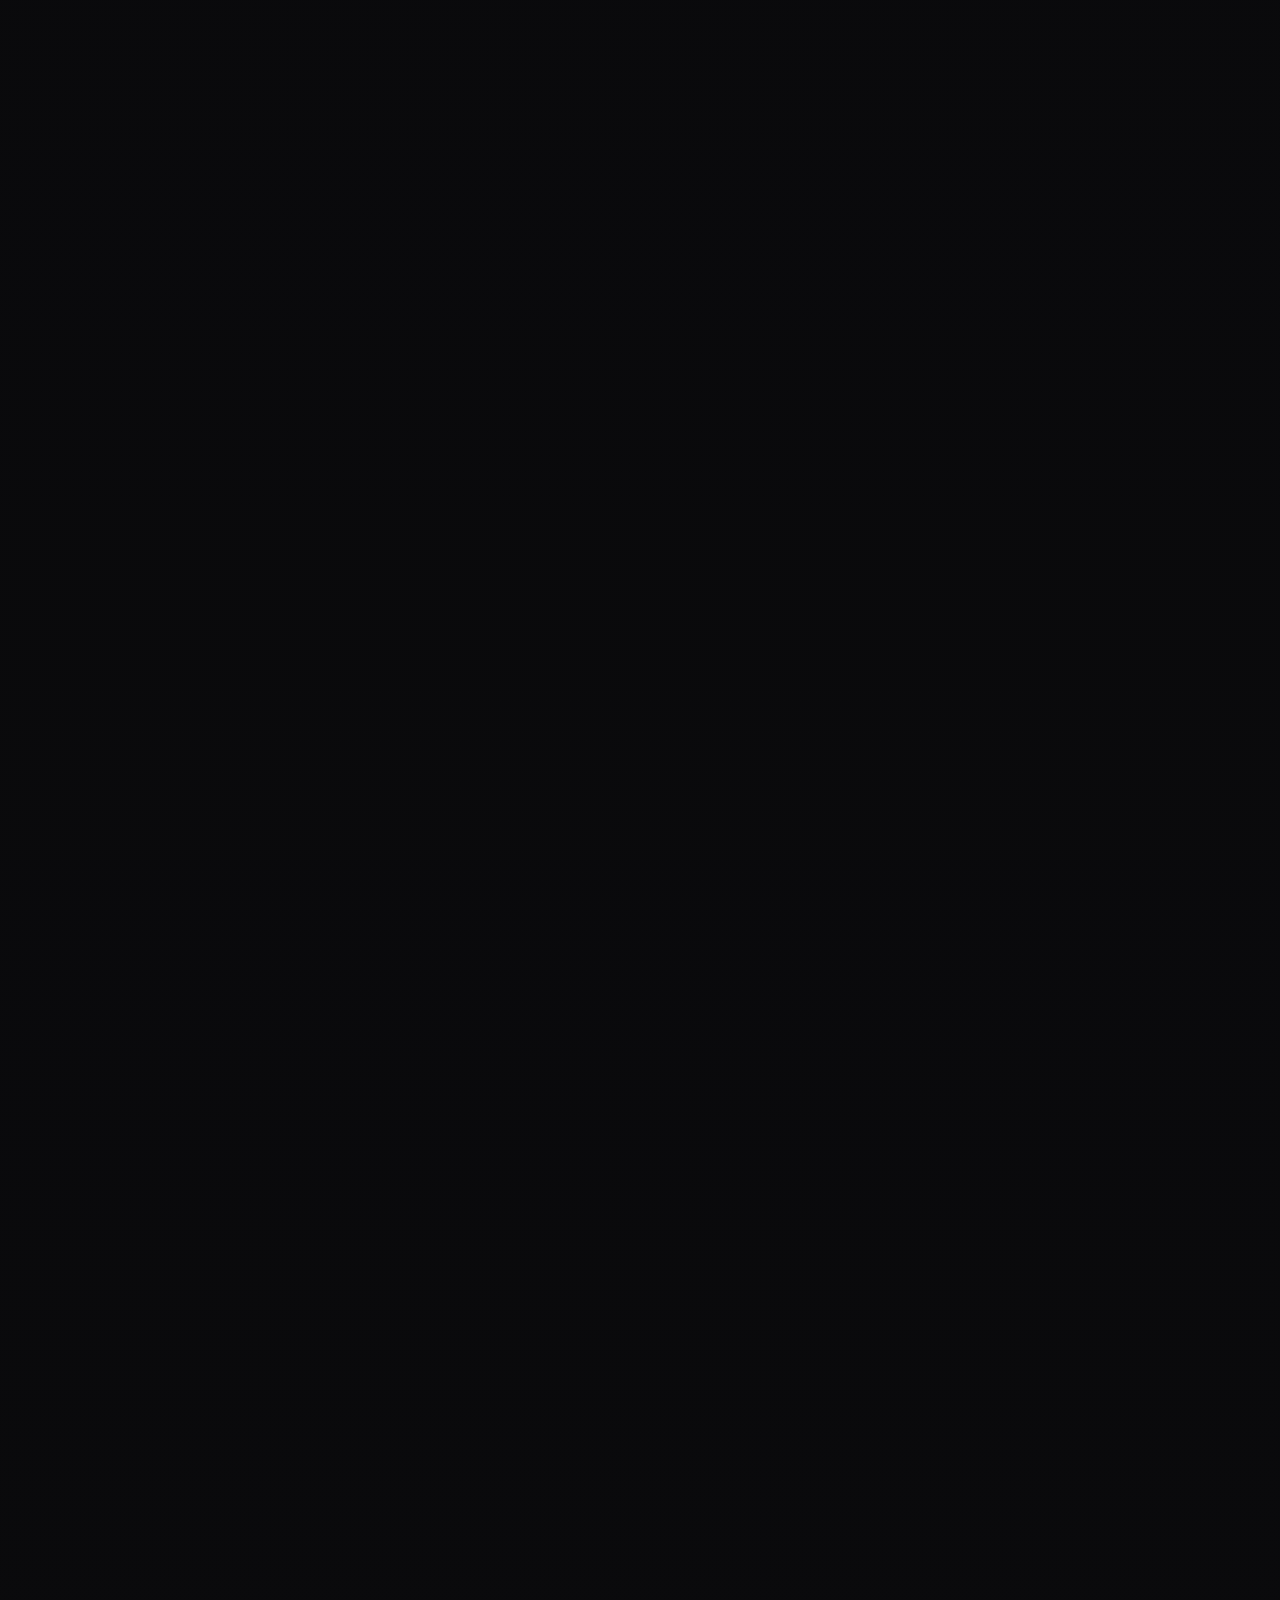
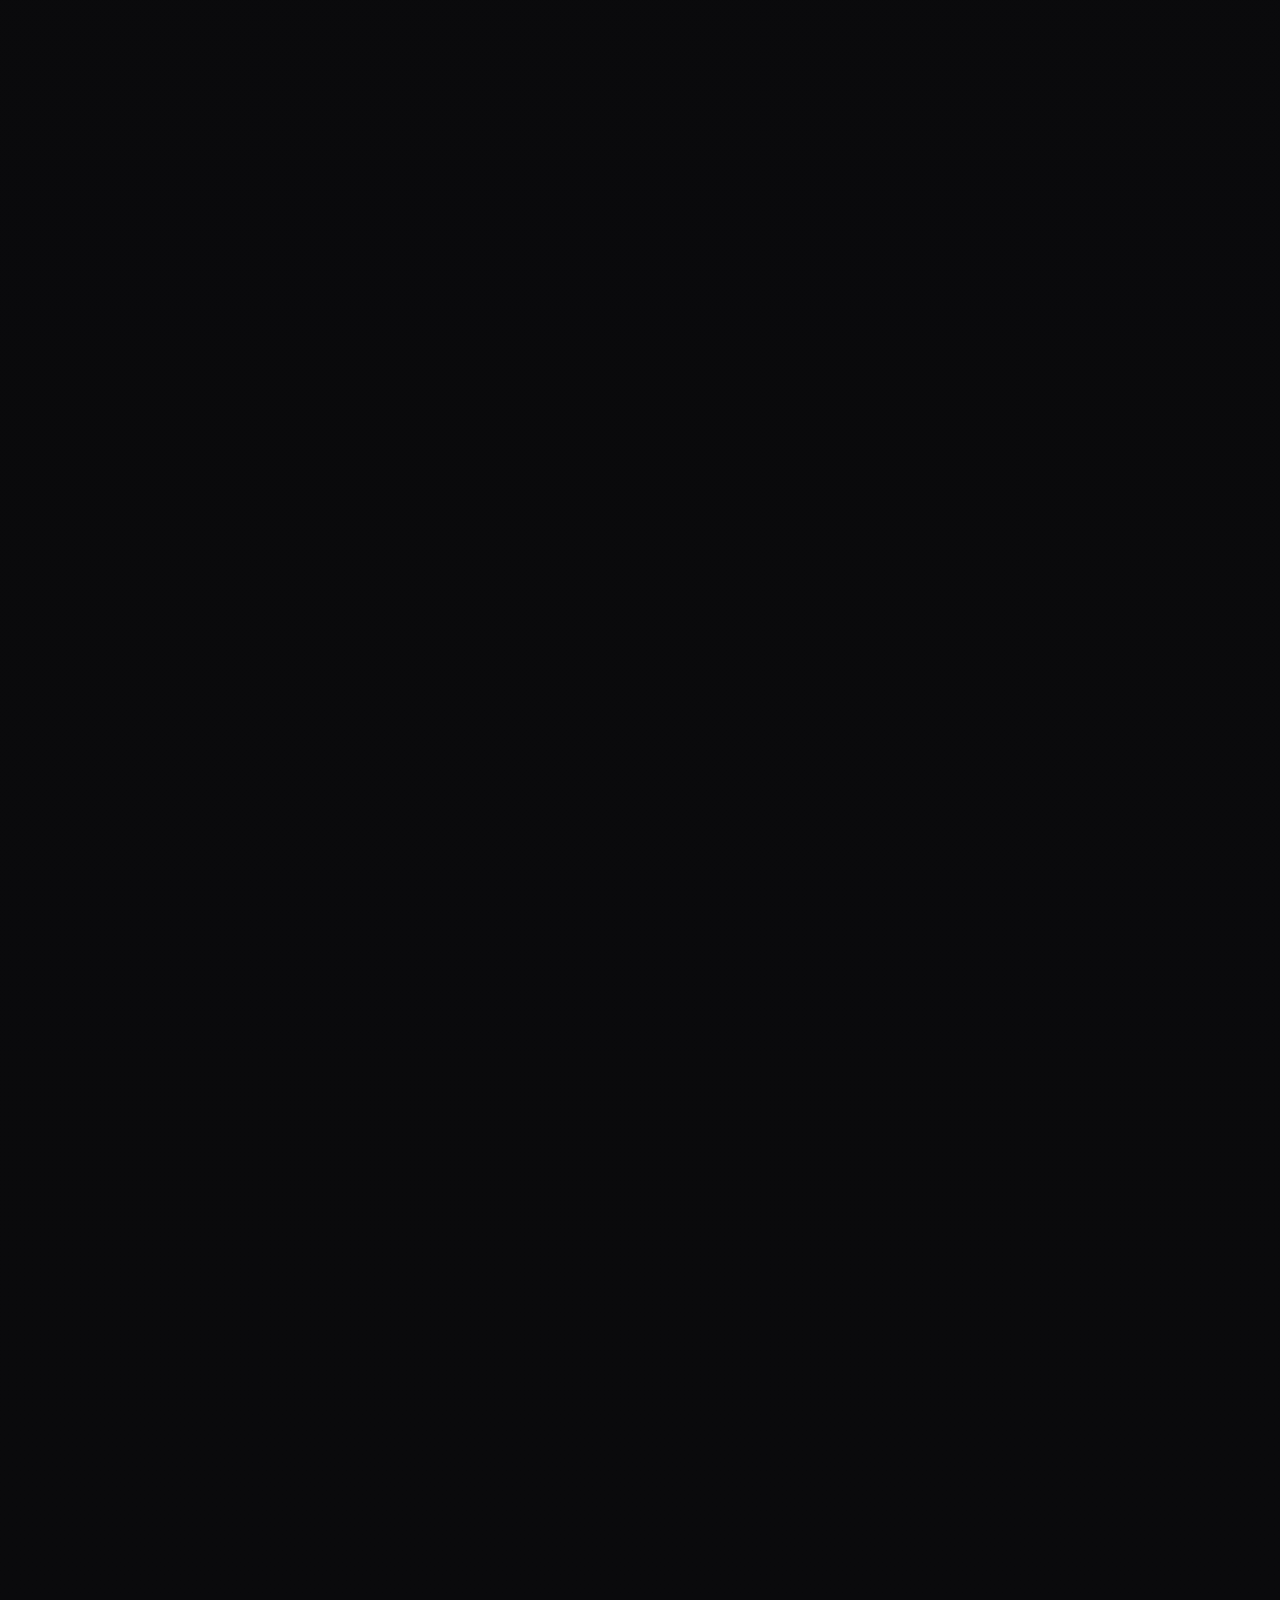
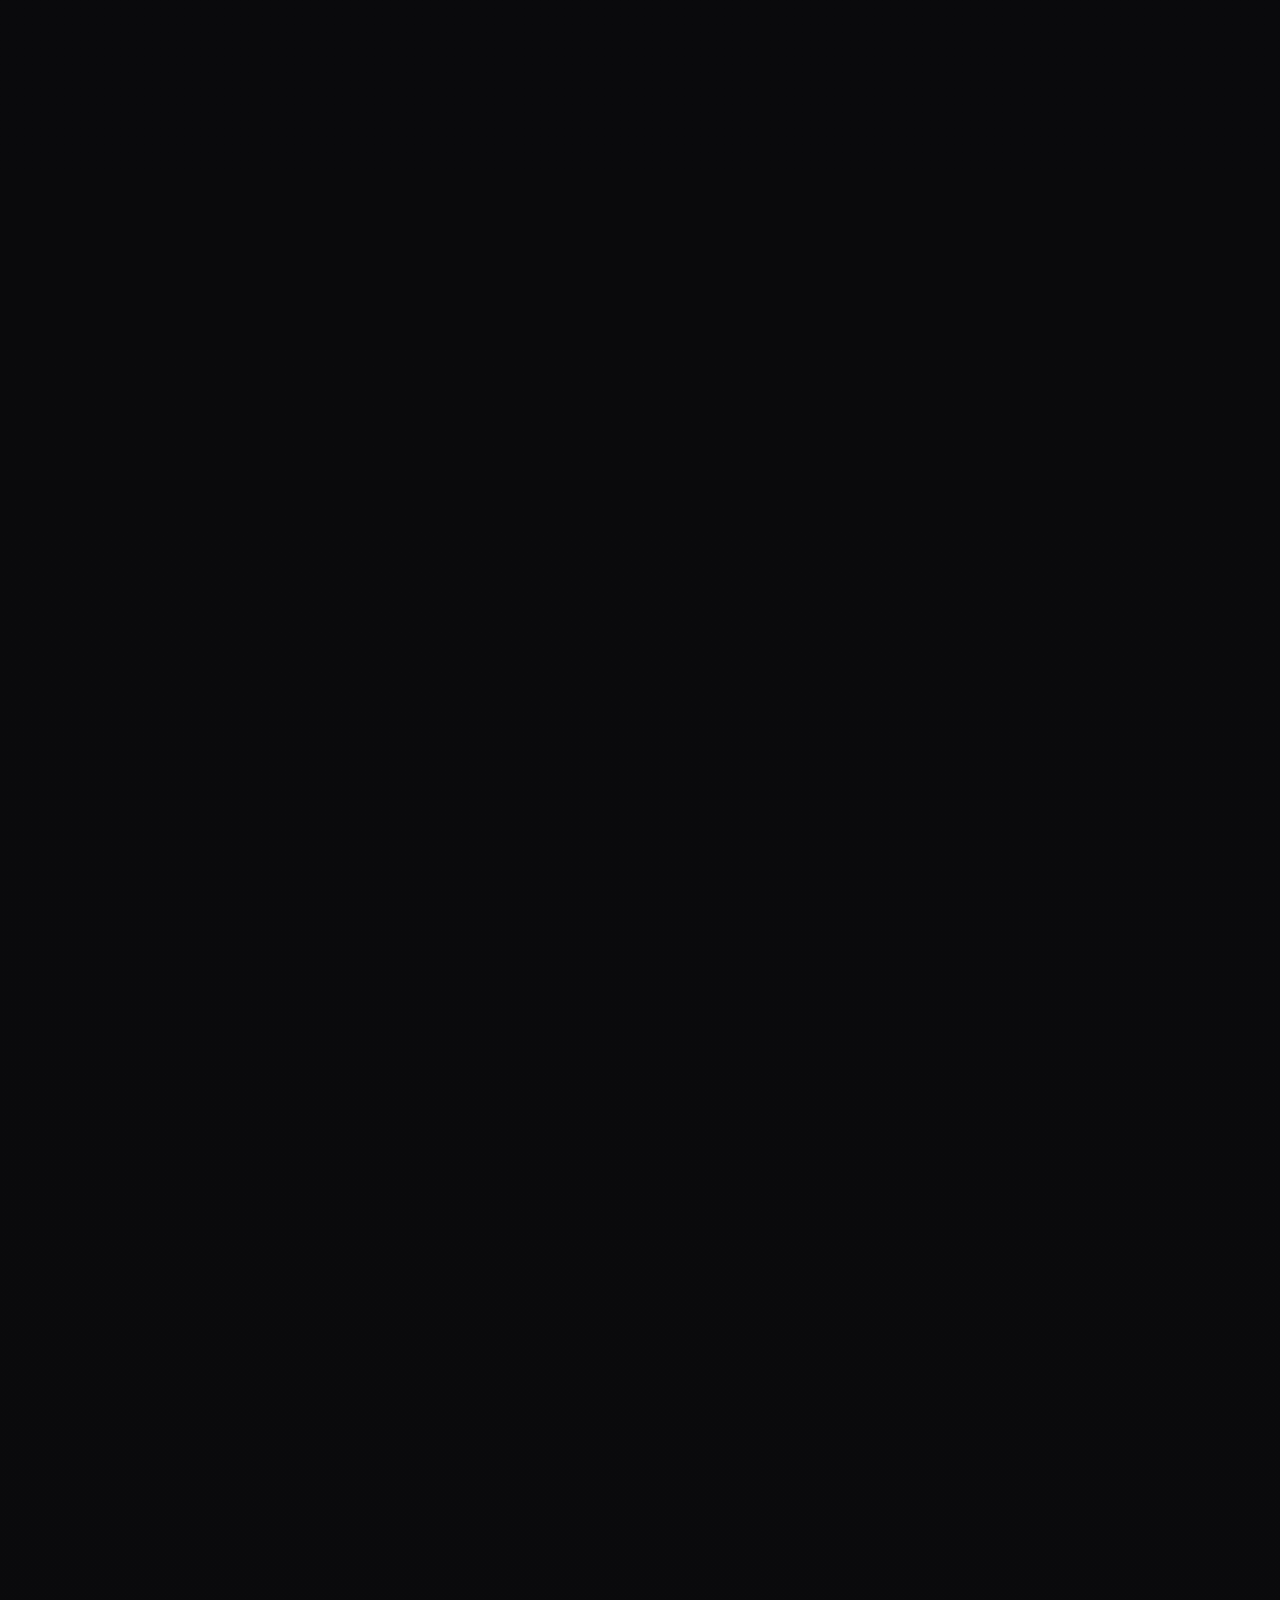
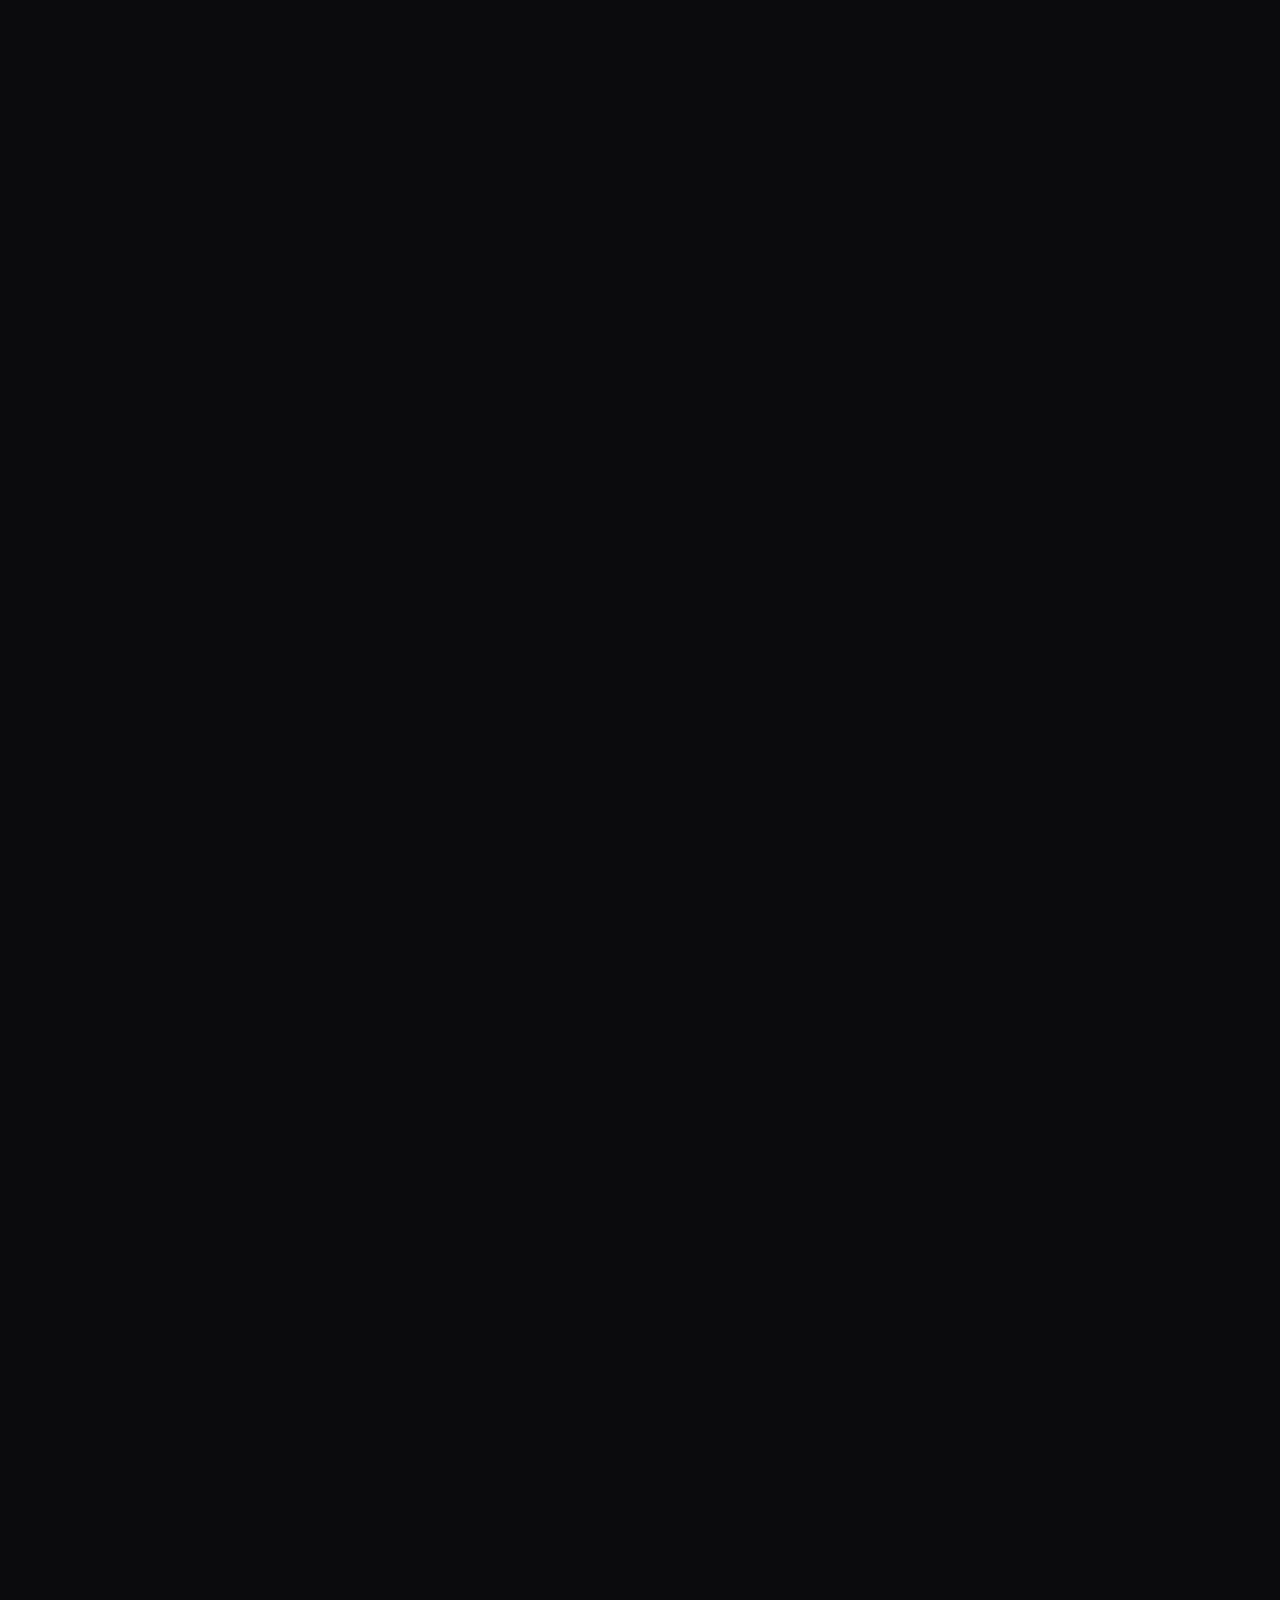
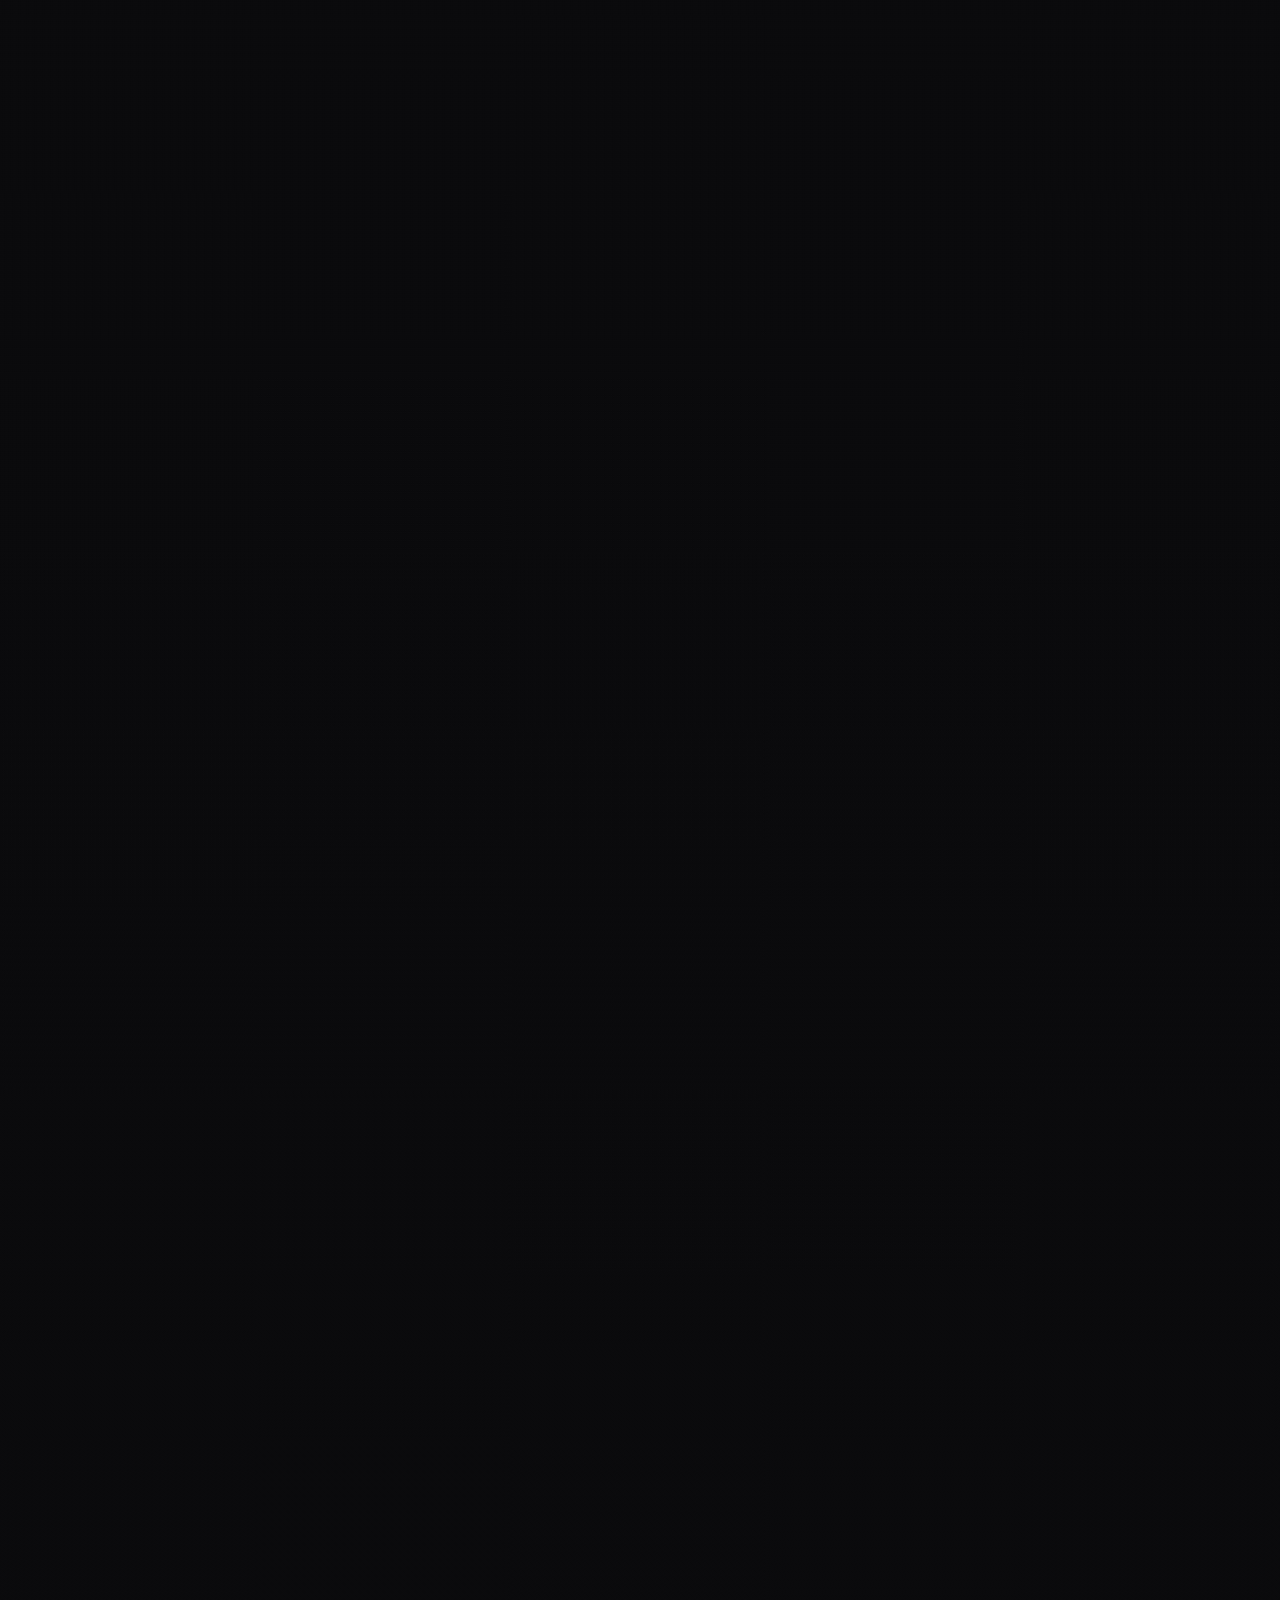
==== commit 5cbb1da8: "Update index.html" ====
--- a/index.html
+++ b/index.html
@@ -589,101 +589,72 @@
       color:#fff;
     }
 
+    /* ROBUST GALLERY */
     .masonry{
-  columns:4 260px;
-  column-gap:18px;
-}
-
-.masonry-item{
-  position:relative;
-  display:block;
-  width:100%;
-  break-inside:avoid;
-  -webkit-column-break-inside:avoid;
-  page-break-inside:avoid;
-  margin:0 0 18px;
-  padding:0;
-  border-radius:22px;
-  overflow:hidden;
-  border:1px solid rgba(255,255,255,0.08);
-  background:#111318;
-  box-shadow:0 12px 30px rgba(0,0,0,0.18);
-  cursor:pointer;
-  transition:transform .24s ease, border-color .24s ease;
-  -webkit-appearance:none;
-  appearance:none;
-}
-
-.masonry-item:hover{
-  transform:translateY(-2px);
-  border-color:rgba(255,255,255,0.13);
-}
-
-.masonry-item img{
-  width:100%;
-  height:auto;
-  display:block;
-  opacity:1 !important;
-  visibility:visible !important;
-  background:#0f0f12;
-  transition:transform .7s ease, filter .45s ease;
-  -webkit-transform:translateZ(0);
-  transform:translateZ(0);
-  backface-visibility:hidden;
-}
-
-.masonry-item img.is-error{
-  opacity:.35 !important;
-  min-height:140px;
-  object-fit:cover;
-}
-
-.masonry-item:hover img{
-  transform:scale(1.04) translateZ(0);
-  filter:saturate(1.02) contrast(1.01);
-}
-
-.masonry-item::after{
-  content:"";
-  position:absolute;
-  inset:0;
-  z-index:3;
-  background:linear-gradient(180deg, transparent 35%, rgba(0,0,0,0.24) 100%);
-  opacity:0;
-  transition:opacity .28s ease;
-  pointer-events:none;
-}
-
-.masonry-item:hover::after{
-  opacity:1;
-}
-
-@media (max-width: 900px){
-  .masonry{
-    columns:auto;
-    display:grid;
-    grid-template-columns:repeat(2, minmax(0, 1fr));
-    gap:12px;
-  }
-
-  .masonry-item{
-    margin:0;
-    border-radius:18px;
-  }
-}
-
-@media (max-width: 560px){
-  .masonry{
-    columns:auto;
-    display:grid;
-    grid-template-columns:repeat(2, minmax(0, 1fr));
-    gap:10px;
-  }
-
-  .masonry-item{
-    border-radius:16px;
-  }
-}
+      display:grid;
+      grid-template-columns:repeat(4, minmax(0, 1fr));
+      gap:18px;
+    }
+
+    .masonry-item{
+      position:relative;
+      display:block;
+      width:100%;
+      padding:0;
+      border-radius:22px;
+      overflow:hidden;
+      border:1px solid rgba(255,255,255,0.08);
+      background:#111318;
+      box-shadow:0 12px 30px rgba(0,0,0,0.18);
+      cursor:pointer;
+      transition:transform .24s ease, border-color .24s ease;
+      -webkit-appearance:none;
+      appearance:none;
+      aspect-ratio:4 / 5;
+    }
+
+    .masonry-item:hover{
+      transform:translateY(-2px);
+      border-color:rgba(255,255,255,0.13);
+    }
+
+    .masonry-item img{
+      width:100%;
+      height:100%;
+      object-fit:cover;
+      display:block;
+      opacity:1 !important;
+      visibility:visible !important;
+      background:#0f0f12;
+      transition:transform .7s ease, filter .45s ease;
+      -webkit-transform:translateZ(0);
+      transform:translateZ(0);
+      backface-visibility:hidden;
+    }
+
+    .masonry-item img.is-error{
+      opacity:.35 !important;
+    }
+
+    .masonry-item:hover img{
+      transform:scale(1.04) translateZ(0);
+      filter:saturate(1.02) contrast(1.01);
+    }
+
+    .masonry-item::after{
+      content:"";
+      position:absolute;
+      inset:0;
+      z-index:3;
+      background:linear-gradient(180deg, transparent 35%, rgba(0,0,0,0.24) 100%);
+      opacity:0;
+      transition:opacity .28s ease;
+      pointer-events:none;
+    }
+
+    .masonry-item:hover::after{
+      opacity:1;
+    }
 
     .about-grid{
       display:grid;
@@ -1122,6 +1093,7 @@
       .services{grid-template-columns:1fr}
       .contact-grid{grid-template-columns:1fr}
       .footer-card{grid-template-columns:1fr 1fr}
+      .masonry{grid-template-columns:repeat(3, minmax(0, 1fr));}
     }
 
     @media (max-width: 900px){
@@ -1194,17 +1166,8 @@
       }
 
       .lightbox-btn{display:none}
-
-      .masonry{
-        columns:2 150px;
-        column-gap:12px;
-      }
-
-      .masonry-item{
-        margin:0 0 12px;
-        border-radius:18px;
-        min-height:100px;
-      }
+      .masonry{grid-template-columns:repeat(2, minmax(0, 1fr)); gap:12px;}
+      .masonry-item{border-radius:18px;}
     }
 
     @media (max-width: 560px){
@@ -1217,17 +1180,8 @@
       .contact-grid{padding:18px}
       .quote p{max-width:18ch}
       .lang-switch{order:2}
-
-      .masonry{
-        columns:2 140px;
-        column-gap:10px;
-      }
-
-      .masonry-item{
-        margin:0 0 10px;
-        border-radius:16px;
-        min-height:96px;
-      }
+      .masonry{grid-template-columns:repeat(2, minmax(0, 1fr)); gap:10px;}
+      .masonry-item{border-radius:16px;}
     }
   </style>
 </head>
@@ -1482,7 +1436,7 @@
               data-el="Με την ίδια διακριτική και προσεγμένη φιλοσοφία, όπου κι αν πραγματοποιείται ο γάμος σας."
               data-en="With the same discreet and carefully considered approach, wherever your wedding takes place."
             >
-              Με την ίδια διακριτική και προσεγμένη φιλοσοφία, όπου κι αν πραγματοποιείται ο γάμος σας.
+              Με την ίδια διακριτική και προσεγμένη φιλοσοφία, যেখানে κι αν πραγματοποιείται ο γάμος σας.
             </p>
           </div>
         </div>
@@ -1627,199 +1581,37 @@
 
   <script>
     const allImages = [
-      "DSC00587.jpg",
-      "DSC00616.jpg",
-      "DSC00620.jpg",
-      "DSC00626.jpg",
-      "DSC00629.jpg",
-      "DSC00631.jpg",
-      "DSC01395.jpg",
-      "DSC01453.jpg",
-      "DSC01512.jpg",
-      "DSC01625.jpg",
-      "DSC01673.jpg",
-      "DSC01780.jpg",
-      "DSC01803.jpg",
-      "DSC03380.jpg",
-      "DSC03436.jpg",
-      "DSC03539.jpg",
-      "DSC03565.jpg",
-      "DSC03570.jpg",
-      "DSC03666.jpg",
-      "DSC03768.jpg",
-      "DSC09142.jpg",
-      "DSC09149.jpg",
-      "DSC09242.jpg",
-      "DSC09266.jpg",
-      "DSC09286.jpg",
-      "DSC09306.jpg",
-      "DSC09310.jpg",
-      "DSC09319.jpg",
-      "DSC09322.jpg",
-      "DSC09352.jpg",
-      "DSC09365.jpg",
-      "DSC09368.jpg",
-      "DSC09402.jpg",
-      "DSC09407.jpg",
-      "DSC09412.jpg",
-      "DSC09421.jpg",
-      "DSC09426.jpg",
-      "DSC09437.jpg",
-      "DSC09453.jpg",
-      "DSC09459.jpg",
-      "DVD.jpg",
-      "IMG_0163.jpg",
-      "IMG_0180.jpg",
-      "Sourras.jpg",
-      "agor_2290.JPG",
-      "avr-1116.jpg",
-      "avr-1475.jpg",
-      "avr-4605.jpg",
-      "avr-4609.jpg",
-      "avr-4617.jpg",
-      "avr-4622.jpg",
-      "avr-4634.jpg",
-      "avr-4637.jpg",
-      "avr-4650.jpg",
-      "avr-4662.jpg",
-      "avr-4668.jpg",
-      "avr-4670.jpg",
-      "avr-4674.jpg",
-      "avr-4677.jpg",
-      "avr-4691.jpg",
-      "avr-4700.jpg",
-      "avr-4754.jpg",
-      "avr-4757.jpg",
-      "avr-4764.jpg",
-      "avr-4778.jpg",
-      "avr-4785.jpg",
-      "avr-4800.jpg",
-      "avr-4827.jpg",
-      "avr-4834.jpg",
-      "avr-4852.jpg",
-      "avr-4865.jpg",
-      "avr-4887.jpg",
-      "avr-4897.jpg",
-      "avr-4928.jpg",
-      "avr-4940.jpg",
-      "avr-4942.jpg",
-      "avr-4990.jpg",
-      "avr-5013.jpg",
-      "avr-5021.jpg",
-      "avr-5026.jpg",
-      "avr-5034.jpg",
-      "avr-5041.jpg",
-      "avr-5049.jpg",
-      "avr-5091.jpg",
-      "avr-5106.jpg",
-      "avr-5118.jpg",
-      "avr-5119.jpg",
-      "avr-5128.jpg",
-      "avr-5139.jpg",
-      "avr-5142.jpg",
-      "avr-5148.jpg",
-      "avr-5153.jpg",
-      "avr-5158 (1).jpg",
-      "avr-5158.jpg",
-      "avr-5163 (1).jpg",
-      "avr-5163.jpg",
-      "avr-5172.jpg",
-      "avr-5175 (1).jpg",
-      "avr-5175.jpg",
-      "gone-1452.jpg",
-      "gone-1806.jpg",
-      "il-1105.jpg",
-      "il-1204.jpg",
-      "il-1207.jpg",
-      "il-1250.jpg",
-      "il-1268.jpg",
-      "il-1279.jpg",
-      "il-1532.jpg",
-      "il-2540.jpg",
-      "il-2810.jpg",
-      "il-2872.jpg",
-      "il-4281.jpg",
-      "il-4660.jpg",
-      "il-4661.jpg",
-      "il-4688.jpg",
-      "il-4713.jpg",
-      "il-4749.jpg",
-      "il-4794.jpg",
-      "il-4799.jpg",
-      "il-4802.jpg",
-      "il-4807.jpg",
-      "il-4818.jpg",
-      "il-4939.jpg",
-      "il-4947.jpg",
-      "il-4956.jpg",
-      "il-4961.jpg",
-      "il-4972.jpg",
-      "il-4993.jpg",
-      "il-5002.jpg",
-      "il-5021.jpg",
-      "il-5044.jpg",
-      "il-5086.jpg",
-      "il-5291.jpg",
-      "il-5333.jpg",
-      "il-5355.jpg",
-      "il-5378.jpg",
-      "il-5397.jpg",
-      "il-5441.jpg",
-      "il-5453.jpg",
-      "il-5478.jpg",
-      "il-5497.jpg",
-      "il-5522.jpg",
-      "il-5559.jpg",
-      "il-5567.jpg",
-      "il-5590.jpg",
-      "il-5631_pp.jpg",
-      "mantz-3097.jpg",
-      "mantz-3140.jpg",
-      "mantz-3660.jpg",
-      "mantz-3672.jpg",
-      "mantz-3686.jpg",
-      "mantz-3702.jpg",
-      "mantz-3719.jpg",
-      "mantz-3724.jpg",
-      "mantz-3740.jpg",
-      "mantz-3744.jpg",
-      "mantz-3756.jpg",
-      "mantz-3772.jpg",
-      "mantz-3779.jpg",
-      "mantz-3797.jpg",
-      "mantz-3814.jpg",
-      "mantz-3820.jpg",
-      "mantz-3828.jpg",
-      "mantz-3839.jpg",
-      "mantz-3850.jpg",
-      "mantz-3855.jpg",
-      "mantz-3861.jpg",
-      "mantz-3872.jpg",
-      "mantz-3895.jpg",
-      "mantz-3921.jpg",
-      "mantz-3932.jpg",
-      "mantz-3939.jpg",
-      "mantz-3964.jpg",
-      "mantz-3979.jpg",
-      "mantz-3986.jpg",
-      "mantz-4015.jpg",
-      "mantz-4024.jpg",
-      "mantz-4054.jpg",
-      "mantz-4192.jpg",
-      "mantz-4195.jpg",
-      "mantz-4305.jpg",
-      "mantz-4308.jpg",
-      "mantz-4355.jpg",
-      "mantz-4417.jpg",
-      "mantz-4450.jpg",
-      "mantz-4494.jpg",
-      "mantz-4503.jpg",
-      "mantz-4521.jpg",
-      "sak-1236.jpg",
-      "sak-1317.jpg",
-      "sak-1356.jpg",
-      "sak-1747.jpg",
-      "sam-2247.jpg"
+      "DSC00587.jpg","DSC00616.jpg","DSC00620.jpg","DSC00626.jpg","DSC00629.jpg","DSC00631.jpg",
+      "DSC01395.jpg","DSC01453.jpg","DSC01512.jpg","DSC01625.jpg","DSC01673.jpg","DSC01780.jpg",
+      "DSC01803.jpg","DSC03380.jpg","DSC03436.jpg","DSC03539.jpg","DSC03565.jpg","DSC03570.jpg",
+      "DSC03666.jpg","DSC03768.jpg","DSC09142.jpg","DSC09149.jpg","DSC09242.jpg","DSC09266.jpg",
+      "DSC09286.jpg","DSC09306.jpg","DSC09310.jpg","DSC09319.jpg","DSC09322.jpg","DSC09352.jpg",
+      "DSC09365.jpg","DSC09368.jpg","DSC09402.jpg","DSC09407.jpg","DSC09412.jpg","DSC09421.jpg",
+      "DSC09426.jpg","DSC09437.jpg","DSC09453.jpg","DSC09459.jpg","DVD.jpg","IMG_0163.jpg",
+      "IMG_0180.jpg","Sourras.jpg","agor_2290.JPG","avr-1116.jpg","avr-1475.jpg","avr-4605.jpg",
+      "avr-4609.jpg","avr-4617.jpg","avr-4622.jpg","avr-4634.jpg","avr-4637.jpg","avr-4650.jpg",
+      "avr-4662.jpg","avr-4668.jpg","avr-4670.jpg","avr-4674.jpg","avr-4677.jpg","avr-4691.jpg",
+      "avr-4700.jpg","avr-4754.jpg","avr-4757.jpg","avr-4764.jpg","avr-4778.jpg","avr-4785.jpg",
+      "avr-4800.jpg","avr-4827.jpg","avr-4834.jpg","avr-4852.jpg","avr-4865.jpg","avr-4887.jpg",
+      "avr-4897.jpg","avr-4928.jpg","avr-4940.jpg","avr-4942.jpg","avr-4990.jpg","avr-5013.jpg",
+      "avr-5021.jpg","avr-5026.jpg","avr-5034.jpg","avr-5041.jpg","avr-5049.jpg","avr-5091.jpg",
+      "avr-5106.jpg","avr-5118.jpg","avr-5119.jpg","avr-5128.jpg","avr-5139.jpg","avr-5142.jpg",
+      "avr-5148.jpg","avr-5153.jpg","avr-5158 (1).jpg","avr-5158.jpg","avr-5163 (1).jpg","avr-5163.jpg",
+      "avr-5172.jpg","avr-5175 (1).jpg","avr-5175.jpg","gone-1452.jpg","gone-1806.jpg","il-1105.jpg",
+      "il-1204.jpg","il-1207.jpg","il-1250.jpg","il-1268.jpg","il-1279.jpg","il-1532.jpg","il-2540.jpg",
+      "il-2810.jpg","il-2872.jpg","il-4281.jpg","il-4660.jpg","il-4661.jpg","il-4688.jpg","il-4713.jpg",
+      "il-4749.jpg","il-4794.jpg","il-4799.jpg","il-4802.jpg","il-4807.jpg","il-4818.jpg","il-4939.jpg",
+      "il-4947.jpg","il-4956.jpg","il-4961.jpg","il-4972.jpg","il-4993.jpg","il-5002.jpg","il-5021.jpg",
+      "il-5044.jpg","il-5086.jpg","il-5291.jpg","il-5333.jpg","il-5355.jpg","il-5378.jpg","il-5397.jpg",
+      "il-5441.jpg","il-5453.jpg","il-5478.jpg","il-5497.jpg","il-5522.jpg","il-5559.jpg","il-5567.jpg",
+      "il-5590.jpg","il-5631_pp.jpg","mantz-3097.jpg","mantz-3140.jpg","mantz-3660.jpg","mantz-3672.jpg",
+      "mantz-3686.jpg","mantz-3702.jpg","mantz-3719.jpg","mantz-3724.jpg","mantz-3740.jpg","mantz-3744.jpg",
+      "mantz-3756.jpg","mantz-3772.jpg","mantz-3779.jpg","mantz-3797.jpg","mantz-3814.jpg","mantz-3820.jpg",
+      "mantz-3828.jpg","mantz-3839.jpg","mantz-3850.jpg","mantz-3855.jpg","mantz-3861.jpg","mantz-3872.jpg",
+      "mantz-3895.jpg","mantz-3921.jpg","mantz-3932.jpg","mantz-3939.jpg","mantz-3964.jpg","mantz-3979.jpg",
+      "mantz-3986.jpg","mantz-4015.jpg","mantz-4024.jpg","mantz-4054.jpg","mantz-4192.jpg","mantz-4195.jpg",
+      "mantz-4305.jpg","mantz-4308.jpg","mantz-4355.jpg","mantz-4417.jpg","mantz-4450.jpg","mantz-4494.jpg",
+      "mantz-4503.jpg","mantz-4521.jpg","sak-1236.jpg","sak-1317.jpg","sak-1356.jpg","sak-1747.jpg","sam-2247.jpg"
     ];
 
     const heroImages = [
@@ -1883,7 +1675,6 @@
 
     function createHeroSlides() {
       if (!heroSlides) return;
-
       heroSlides.innerHTML = "";
 
       heroImages.forEach((src, index) => {
@@ -1926,47 +1717,37 @@
     }
 
     function renderGallery() {
-  if (!masonryGallery) return;
-
-  currentGallery = shuffle(allImages);
-  masonryGallery.innerHTML = "";
-
-  currentGallery.forEach((src, index) => {
-    const item = document.createElement("button");
-    item.className = "masonry-item";
-    item.type = "button";
-    item.setAttribute("aria-label", `${uiText[currentLang].lightboxOpen} ${index + 1}`);
-
-    const image = document.createElement("img");
-    image.alt = `Lafoto portfolio image ${index + 1}`;
-    image.loading = index < 6 ? "eager" : "lazy";
-    image.decoding = "async";
-
-    if (index < 4) {
-      image.fetchPriority = "high";
-    }
-
-    image.addEventListener("load", () => {
-      image.style.opacity = "1";
-      image.style.visibility = "visible";
-    });
-
-    image.addEventListener("error", () => {
-      image.classList.add("is-error");
-    });
-
-    image.src = src;
-
-    if (image.complete) {
-      image.style.opacity = "1";
-      image.style.visibility = "visible";
-    }
-
-    item.appendChild(image);
-    item.addEventListener("click", () => openLightbox(index));
-    masonryGallery.appendChild(item);
-  });
-}
+      if (!masonryGallery) return;
+
+      currentGallery = shuffle(allImages);
+      masonryGallery.innerHTML = "";
+
+      currentGallery.forEach((src, index) => {
+        const item = document.createElement("button");
+        item.className = "masonry-item";
+        item.type = "button";
+        item.setAttribute("aria-label", `${uiText[currentLang].lightboxOpen} ${index + 1}`);
+
+        const image = document.createElement("img");
+        image.alt = `Lafoto portfolio image ${index + 1}`;
+        image.loading = index < 8 ? "eager" : "lazy";
+        image.decoding = "async";
+
+        if (index < 4) {
+          image.fetchPriority = "high";
+        }
+
+        image.addEventListener("error", () => {
+          image.classList.add("is-error");
+        });
+
+        image.src = src;
+
+        item.appendChild(image);
+        item.addEventListener("click", () => openLightbox(index));
+        masonryGallery.appendChild(item);
+      });
+    }
 
     function updateLightbox() {
       const src = currentGallery[lightboxIndex];
@@ -2025,7 +1806,6 @@
       });
 
       document.documentElement.lang = lang;
-
       renderGallery();
 
       if (lightbox.classList.contains("open")) {
@@ -2087,9 +1867,7 @@
     }
 
     function initButtons() {
-      if (reshuffleBtn) {
-        reshuffleBtn.addEventListener("click", renderGallery);
-      }
+      if (reshuffleBtn) reshuffleBtn.addEventListener("click", renderGallery);
 
       if (topBtn) {
         topBtn.addEventListener("click", () => {
@@ -2097,29 +1875,18 @@
         });
       }
 
-      if (lightboxClose) {
-        lightboxClose.addEventListener("click", closeLightboxDialog);
-      }
-
-      if (lightboxPrev) {
-        lightboxPrev.addEventListener("click", prevImage);
-      }
-
-      if (lightboxNext) {
-        lightboxNext.addEventListener("click", nextImage);
-      }
+      if (lightboxClose) lightboxClose.addEventListener("click", closeLightboxDialog);
+      if (lightboxPrev) lightboxPrev.addEventListener("click", prevImage);
+      if (lightboxNext) lightboxNext.addEventListener("click", nextImage);
 
       if (lightbox) {
         lightbox.addEventListener("click", (event) => {
-          if (event.target === lightbox) {
-            closeLightboxDialog();
-          }
+          if (event.target === lightbox) closeLightboxDialog();
         });
       }
 
       document.addEventListener("keydown", (event) => {
         if (!lightbox.classList.contains("open")) return;
-
         if (event.key === "Escape") closeLightboxDialog();
         if (event.key === "ArrowLeft") prevImage();
         if (event.key === "ArrowRight") nextImage();
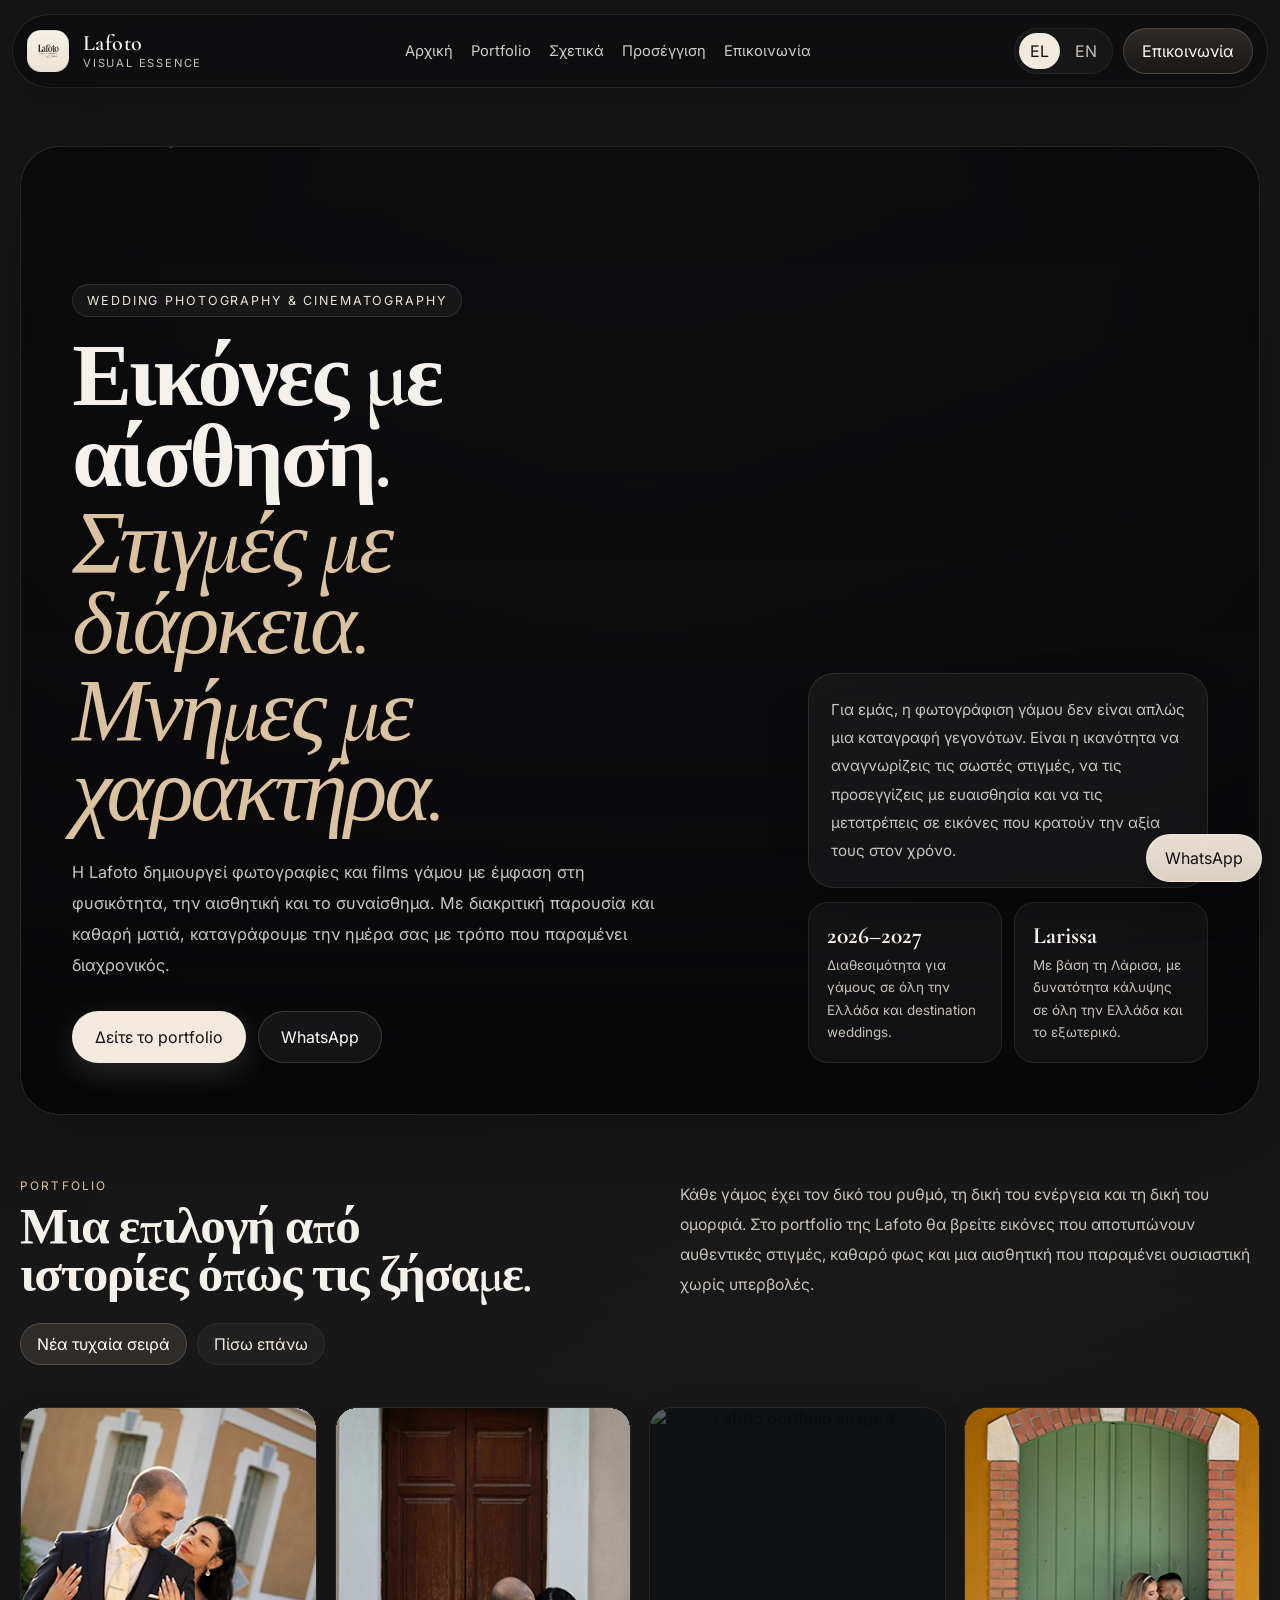
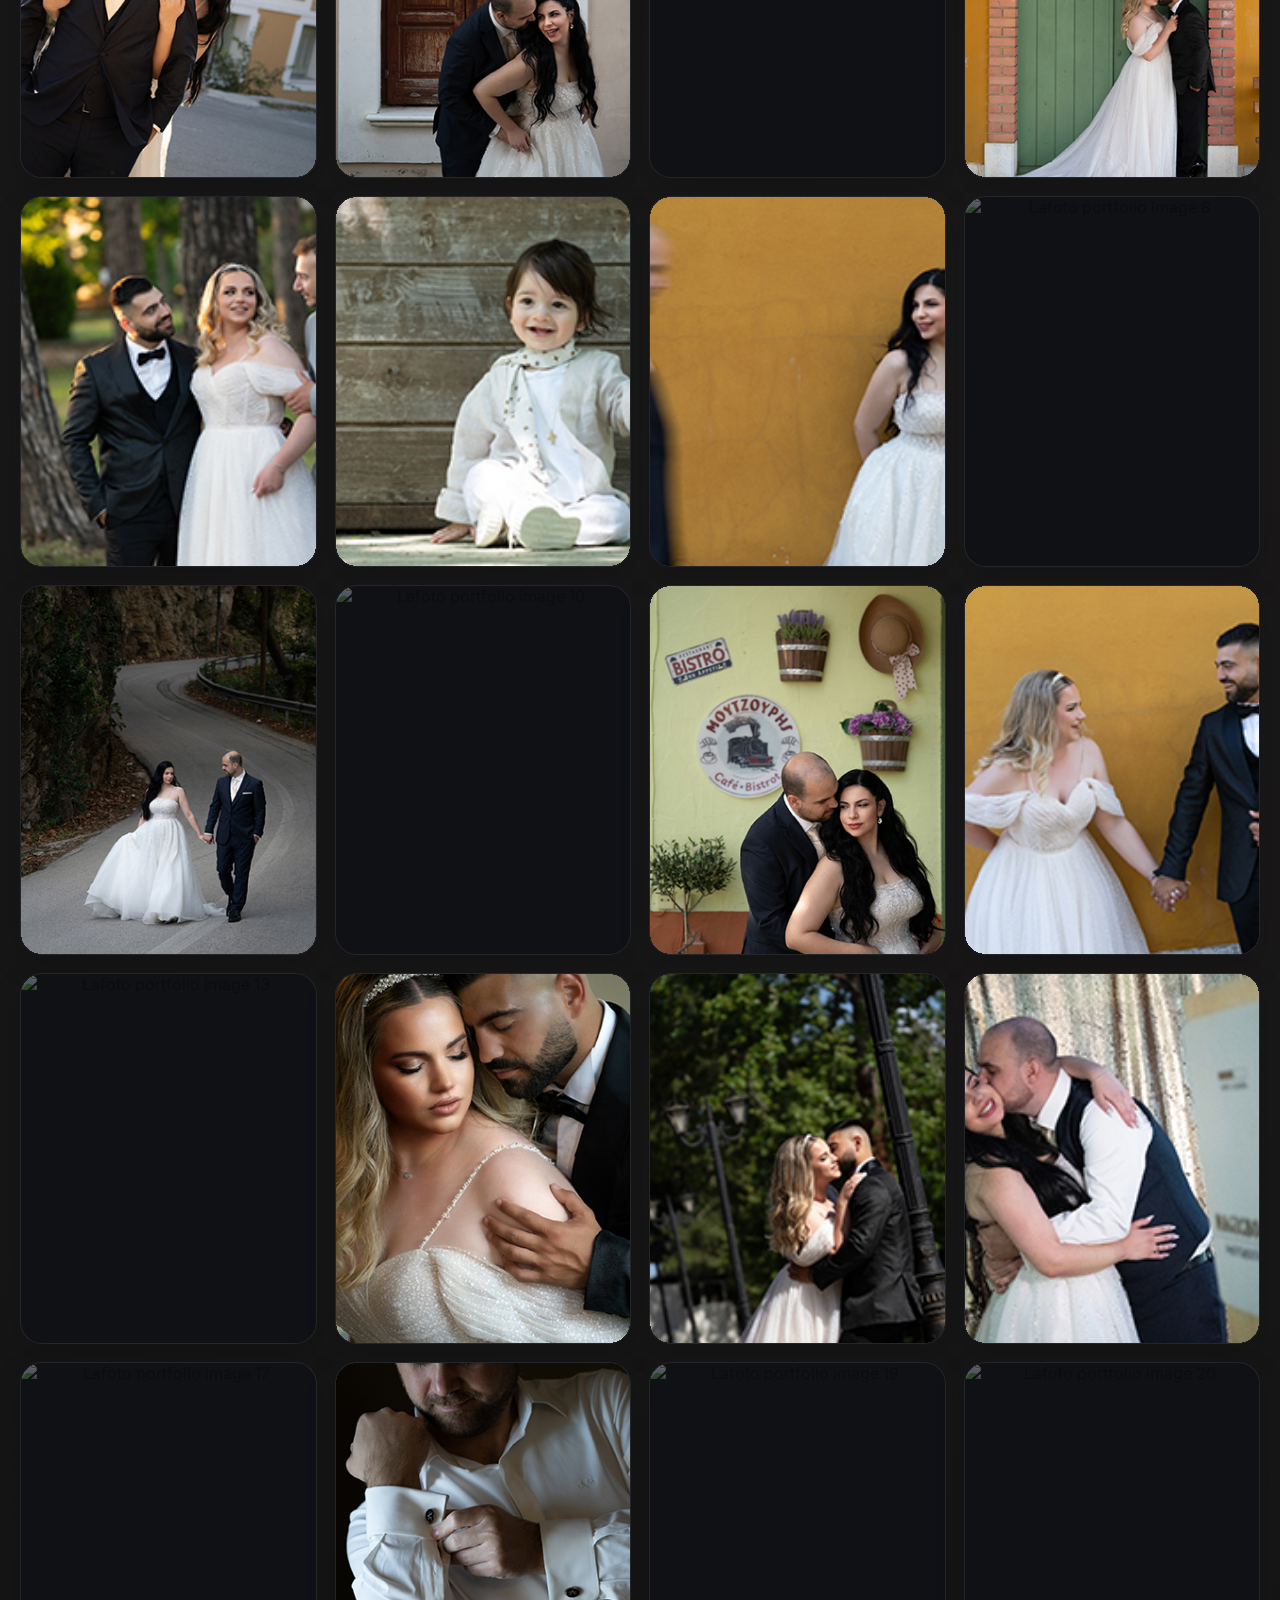
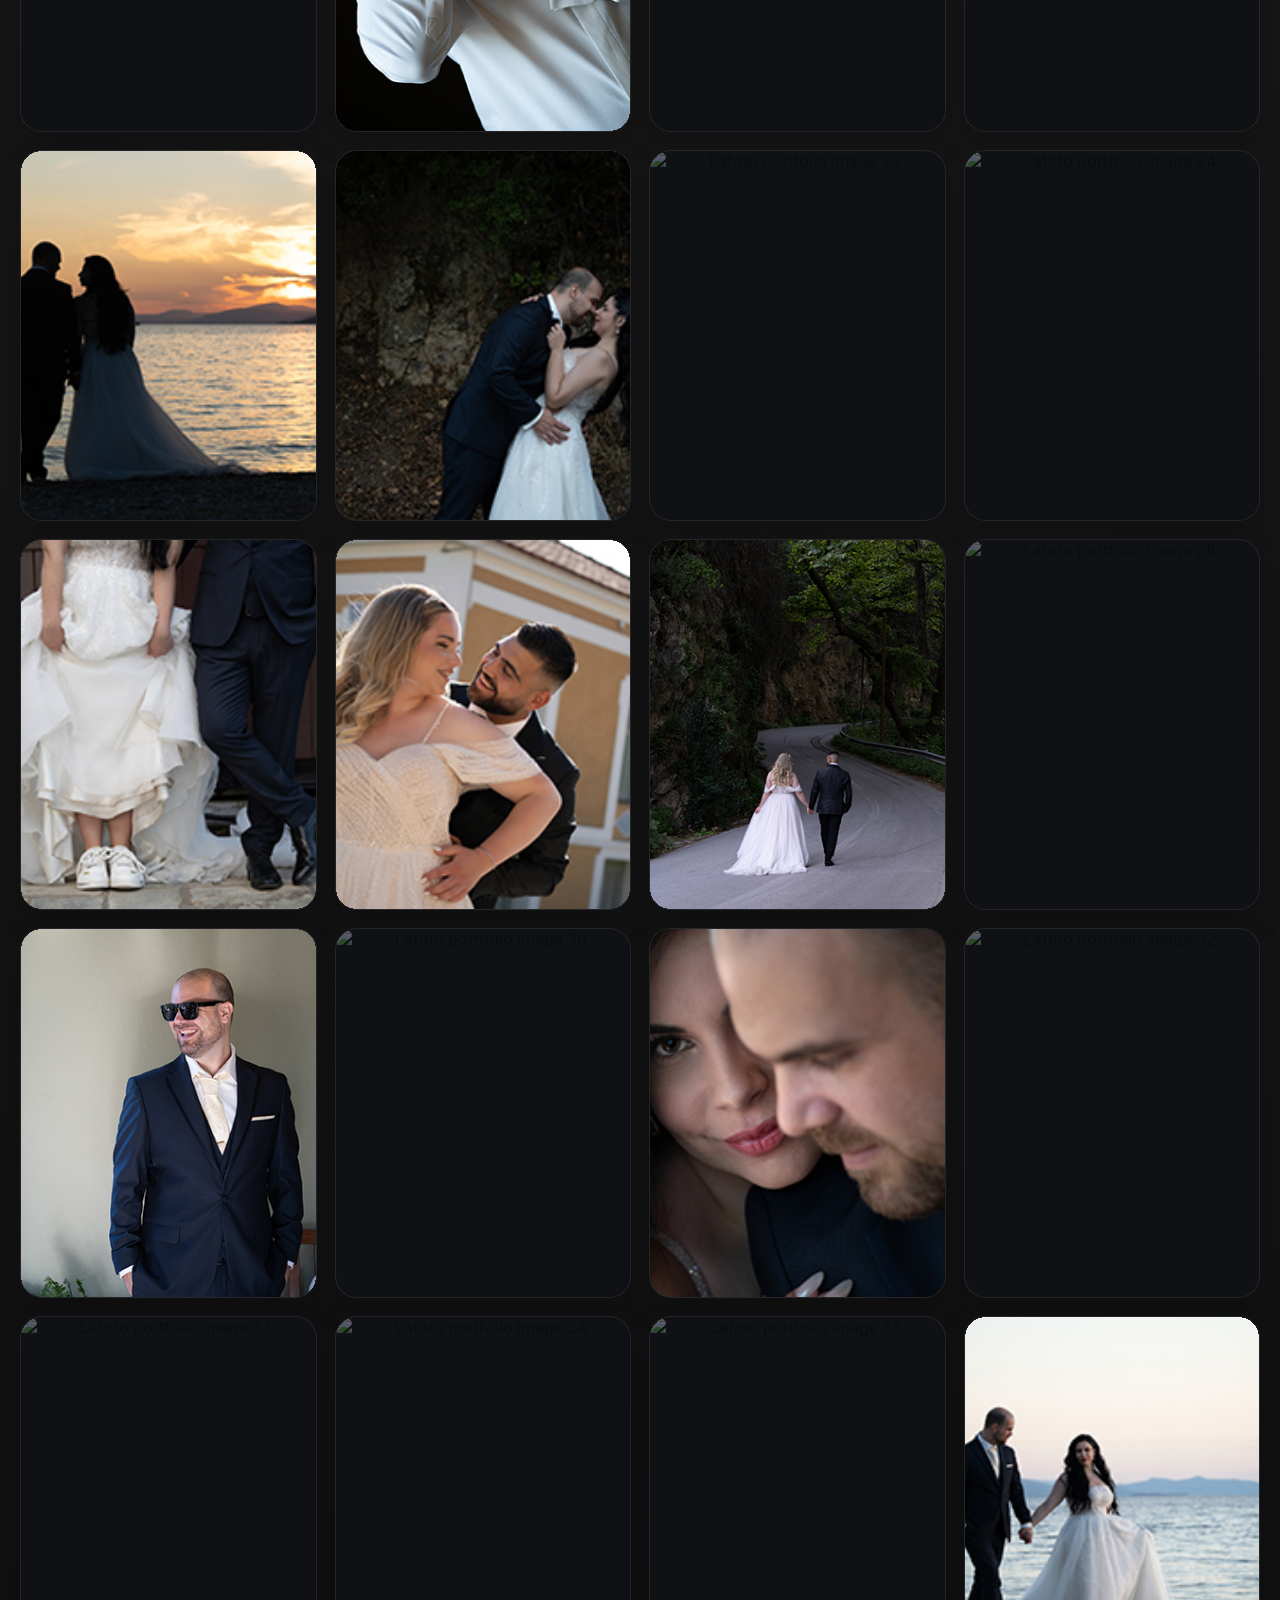
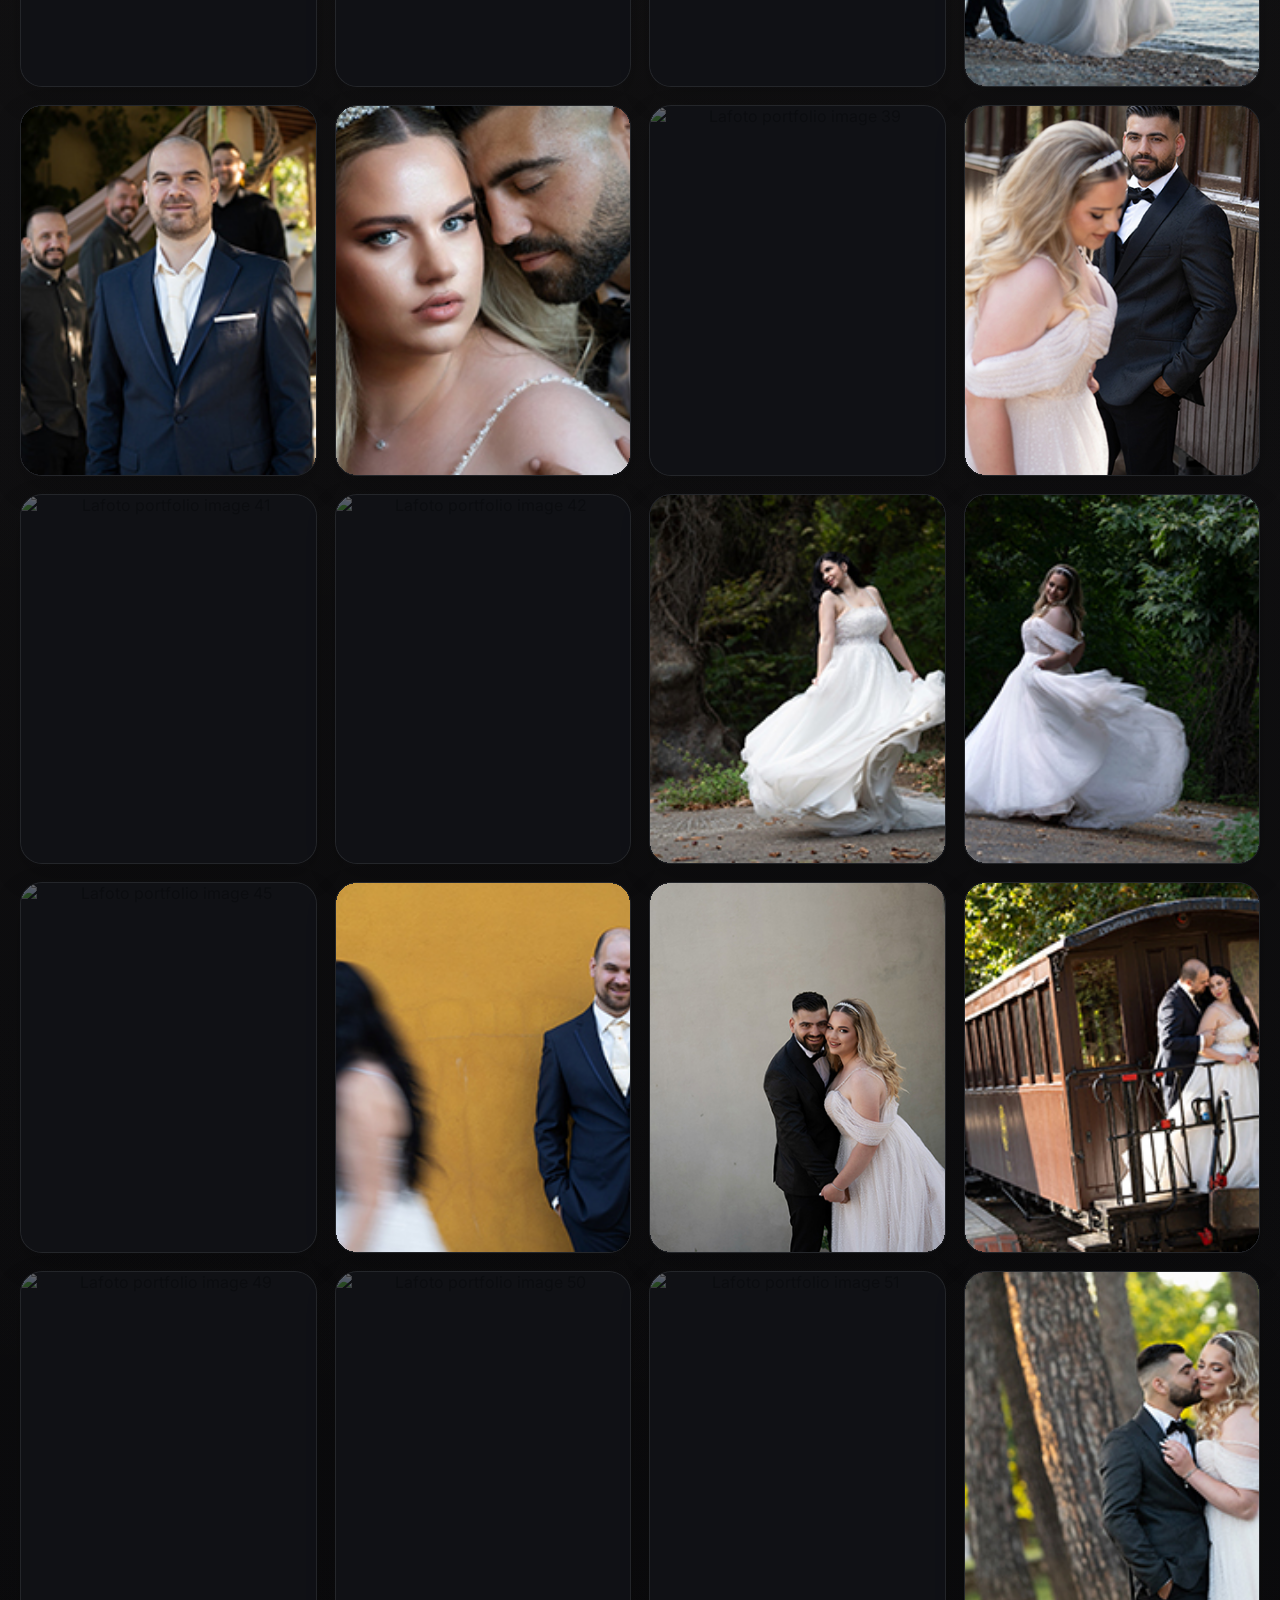
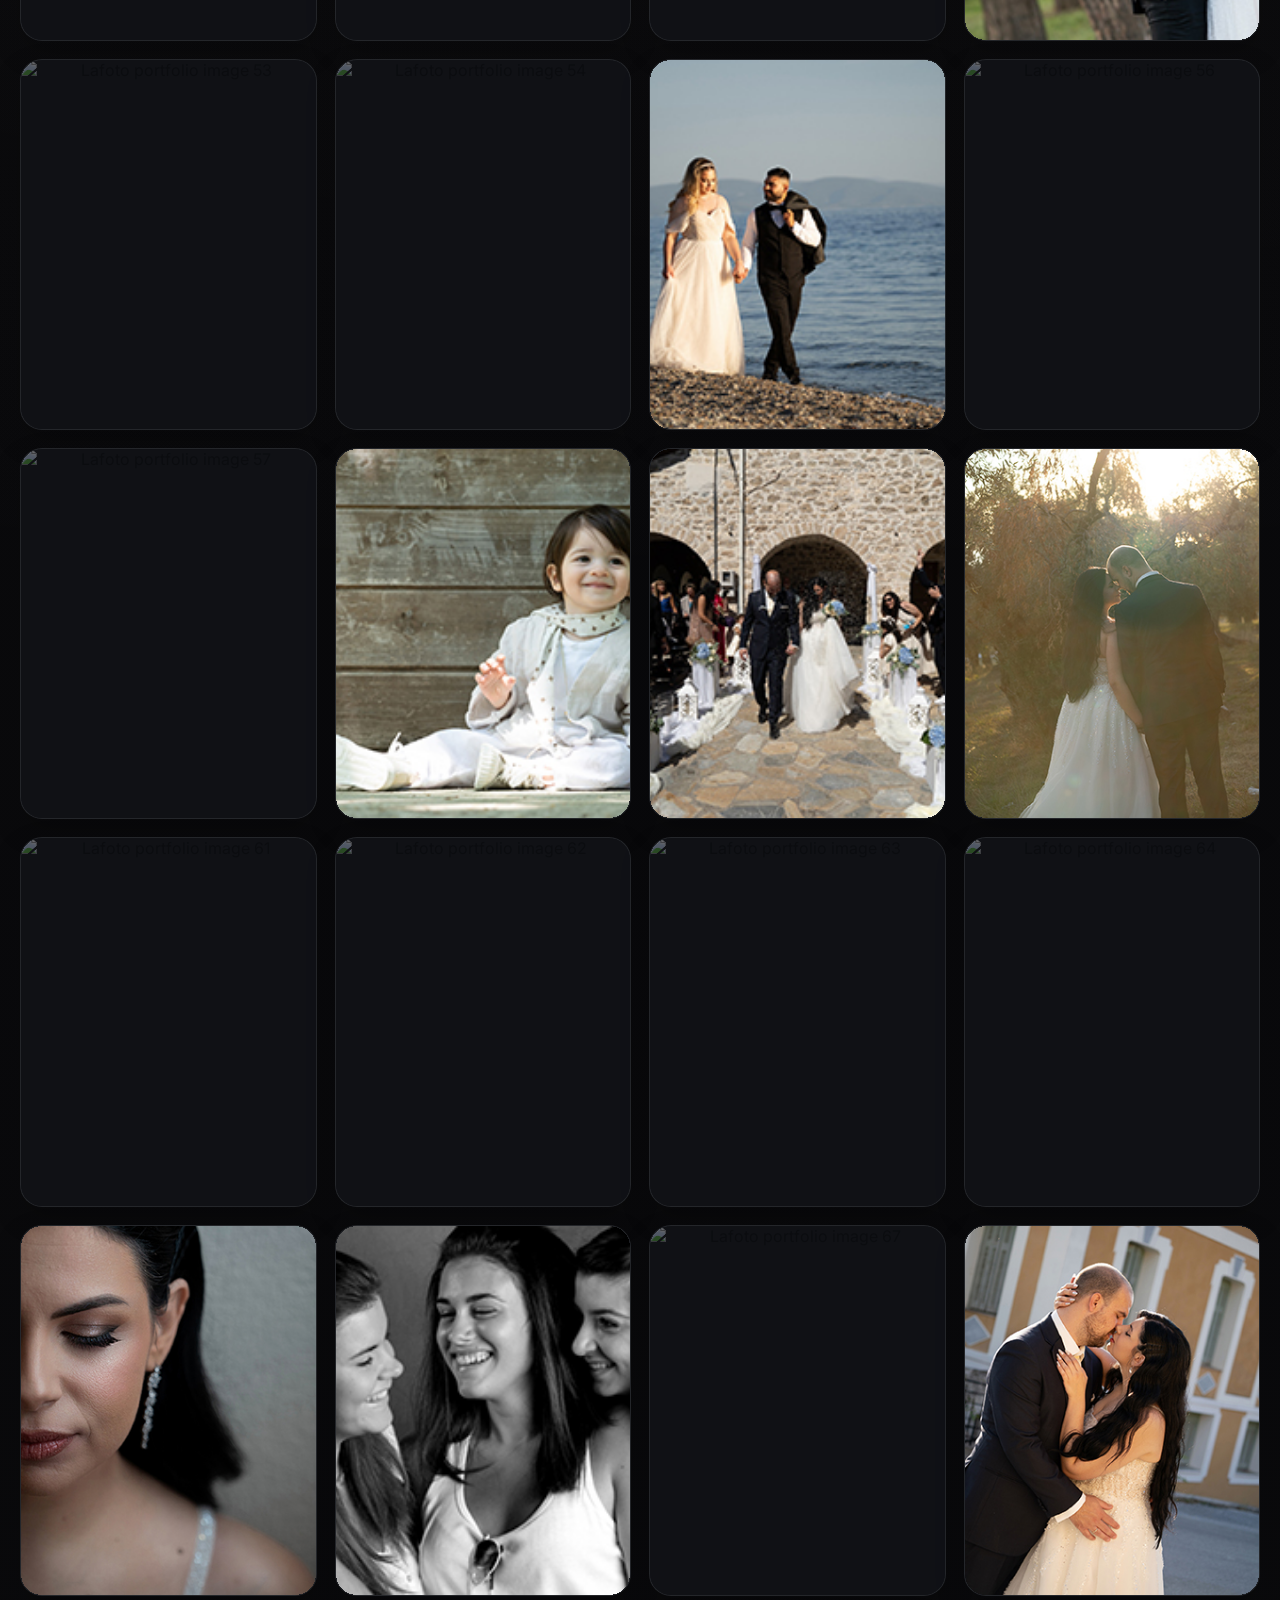
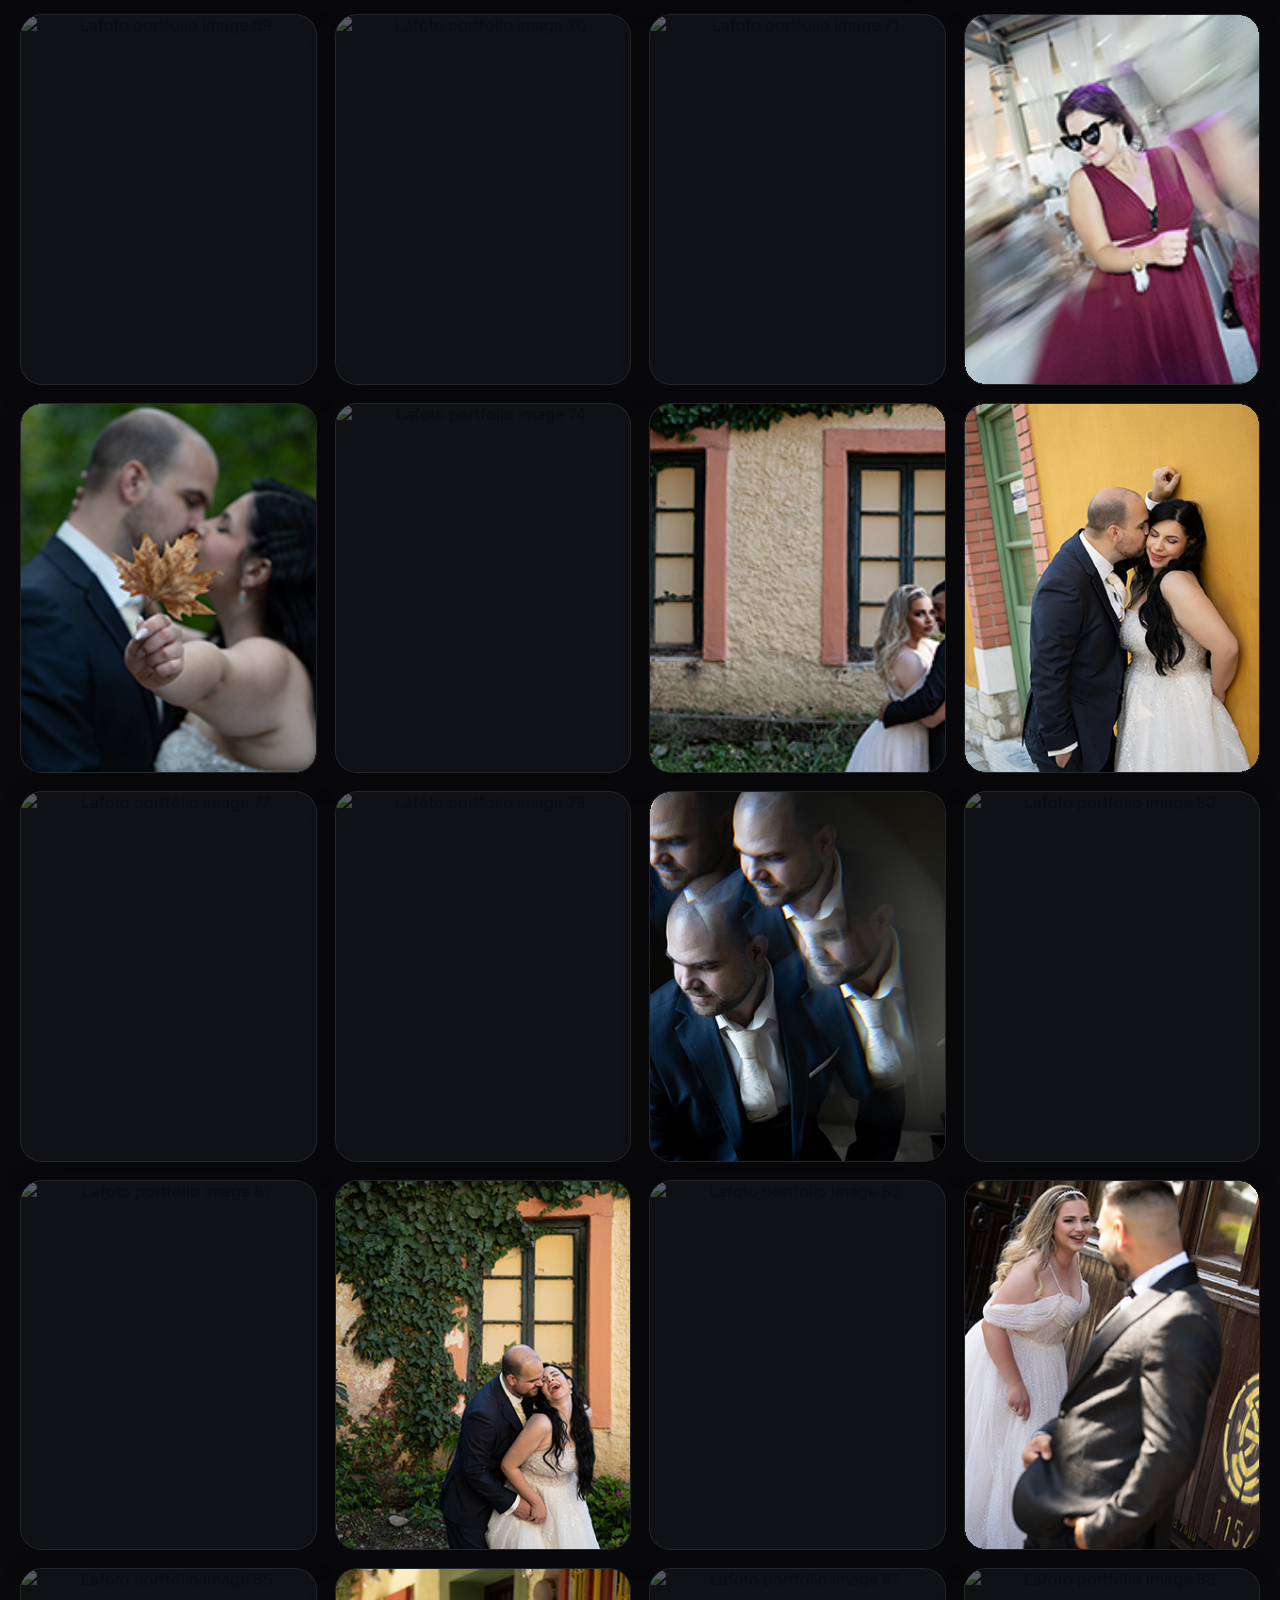
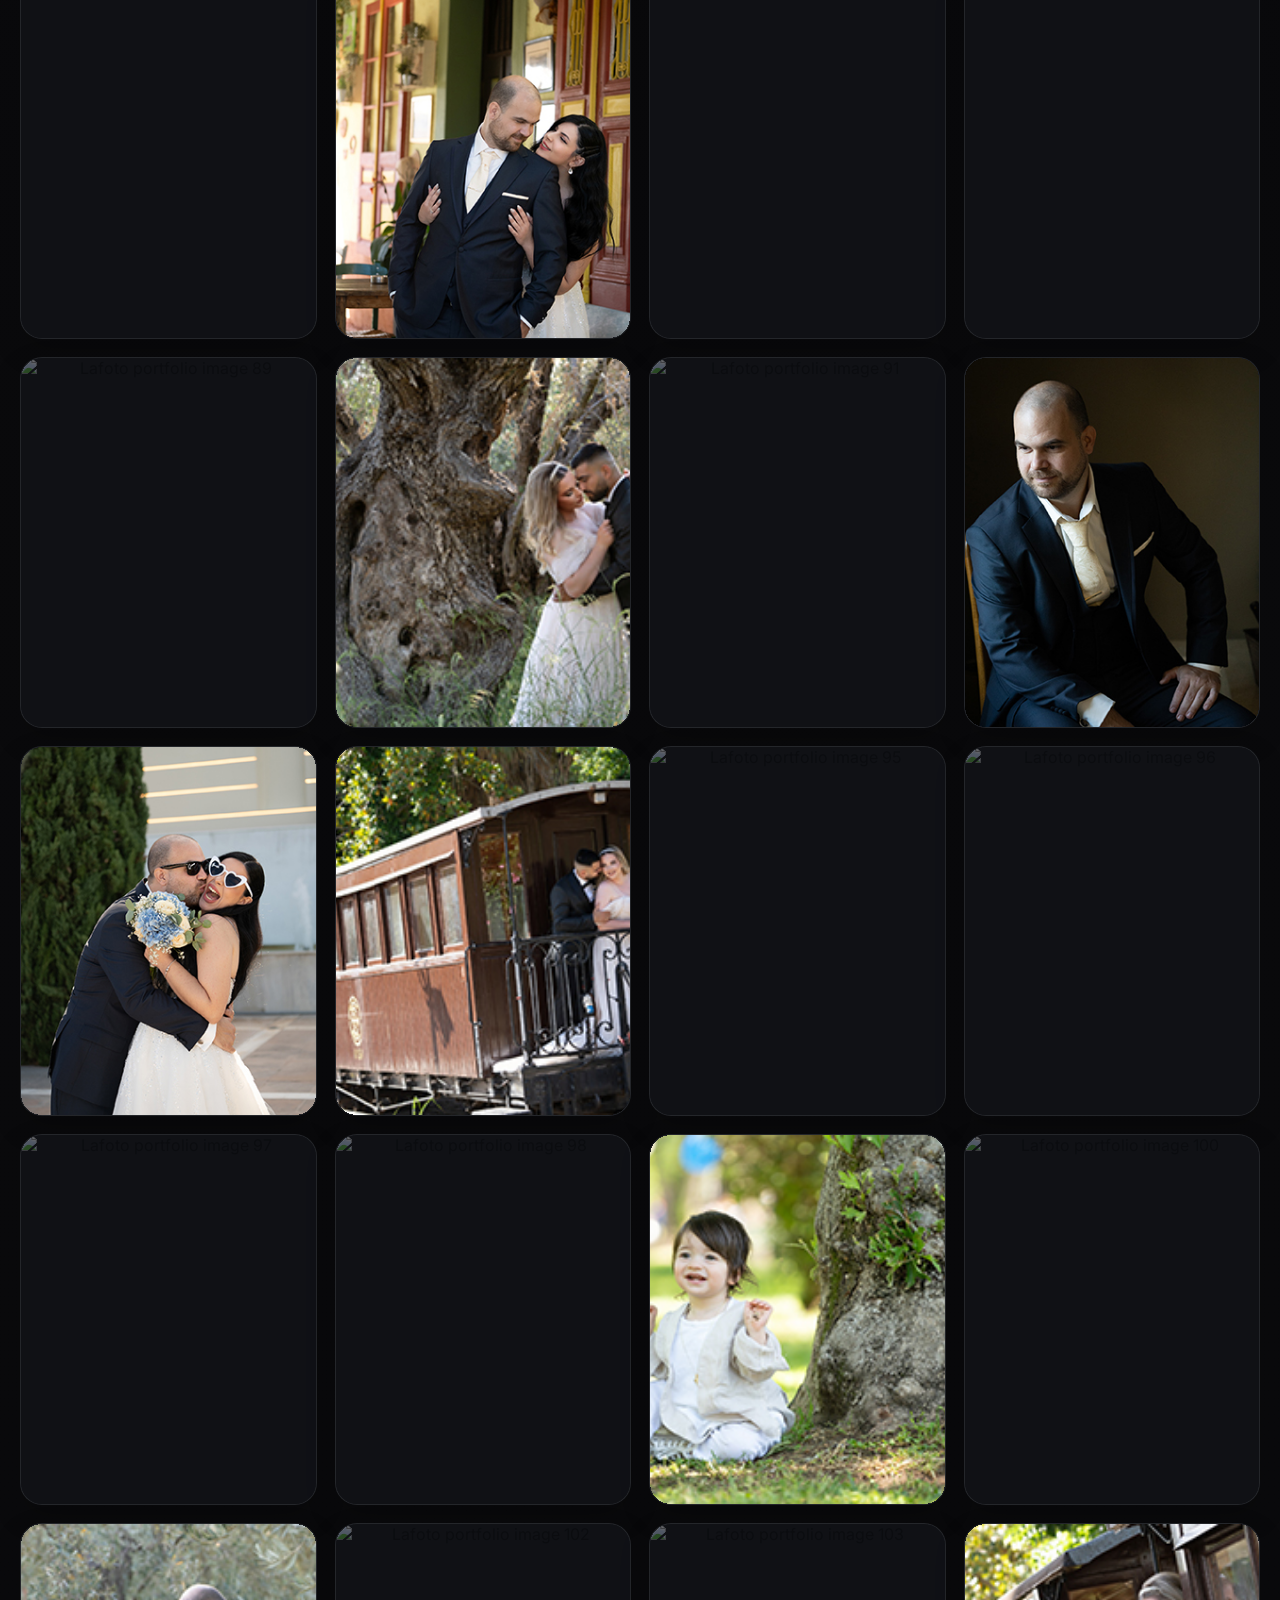
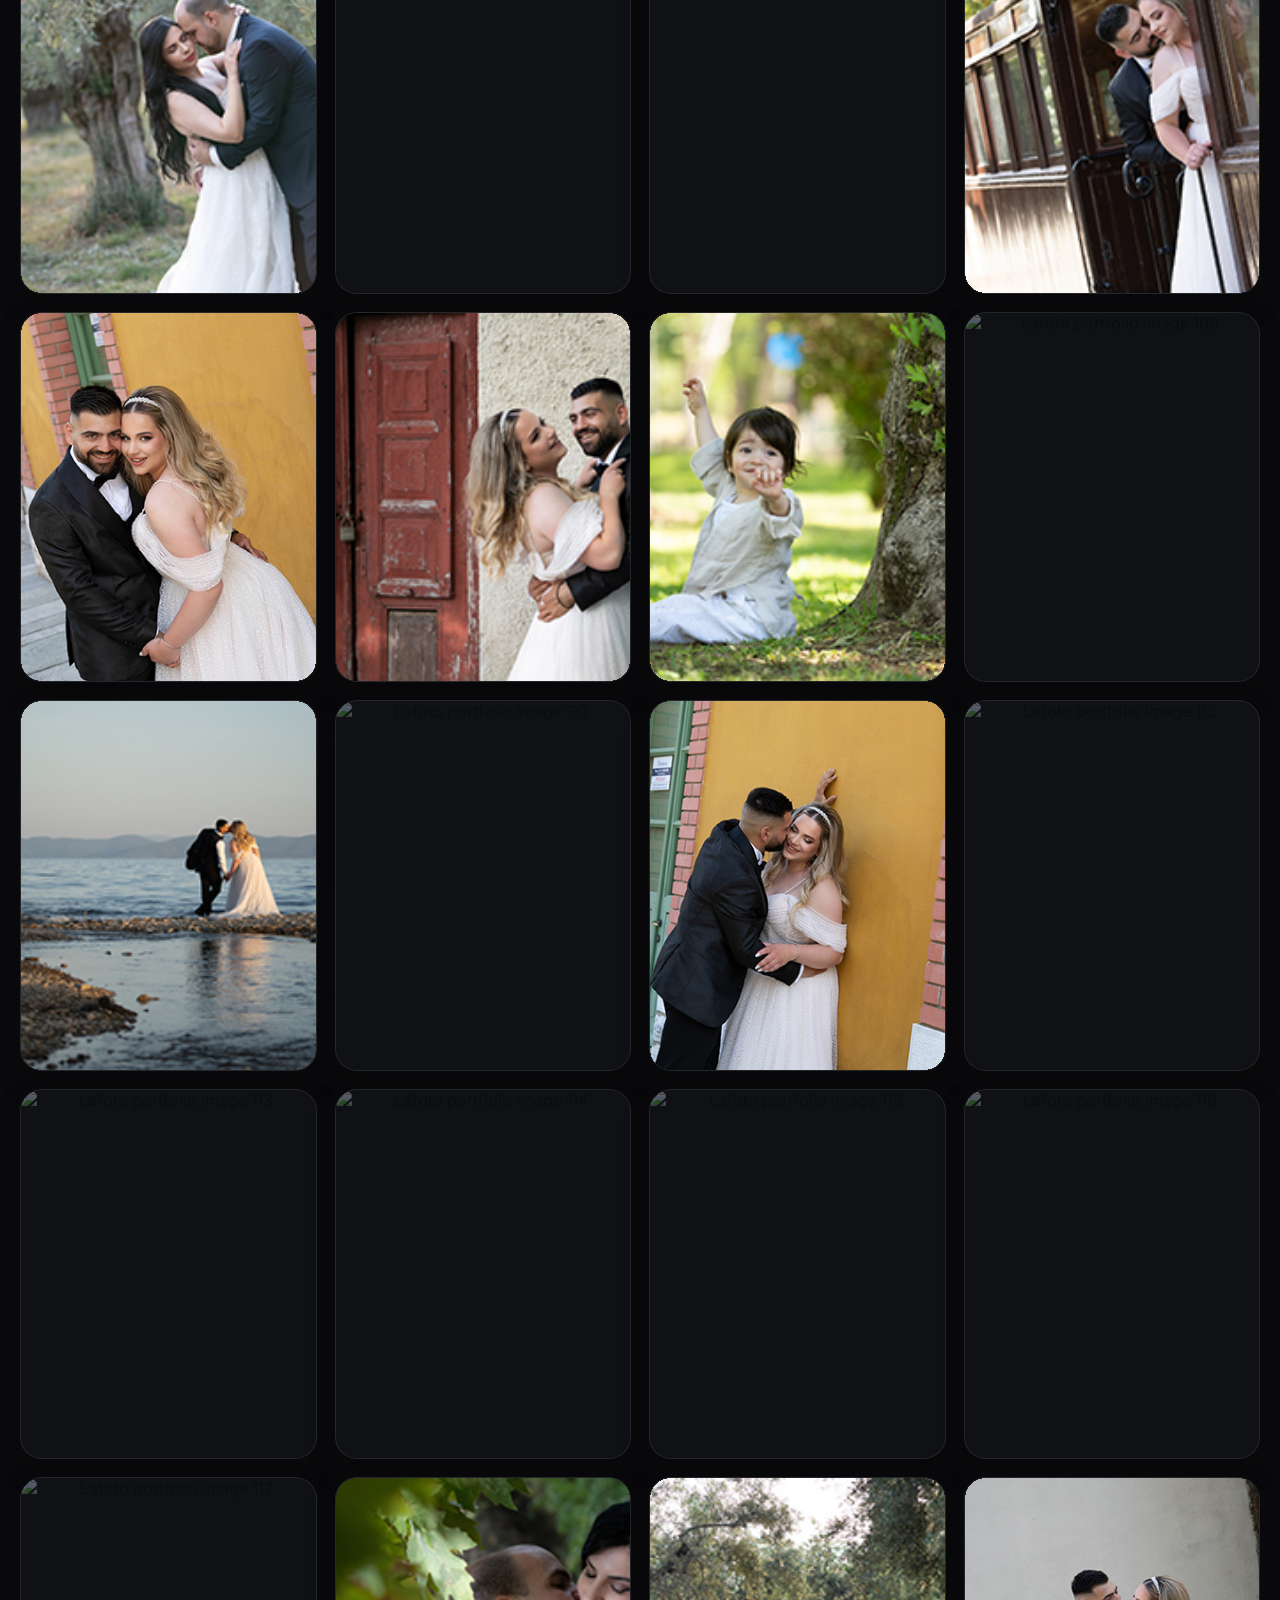
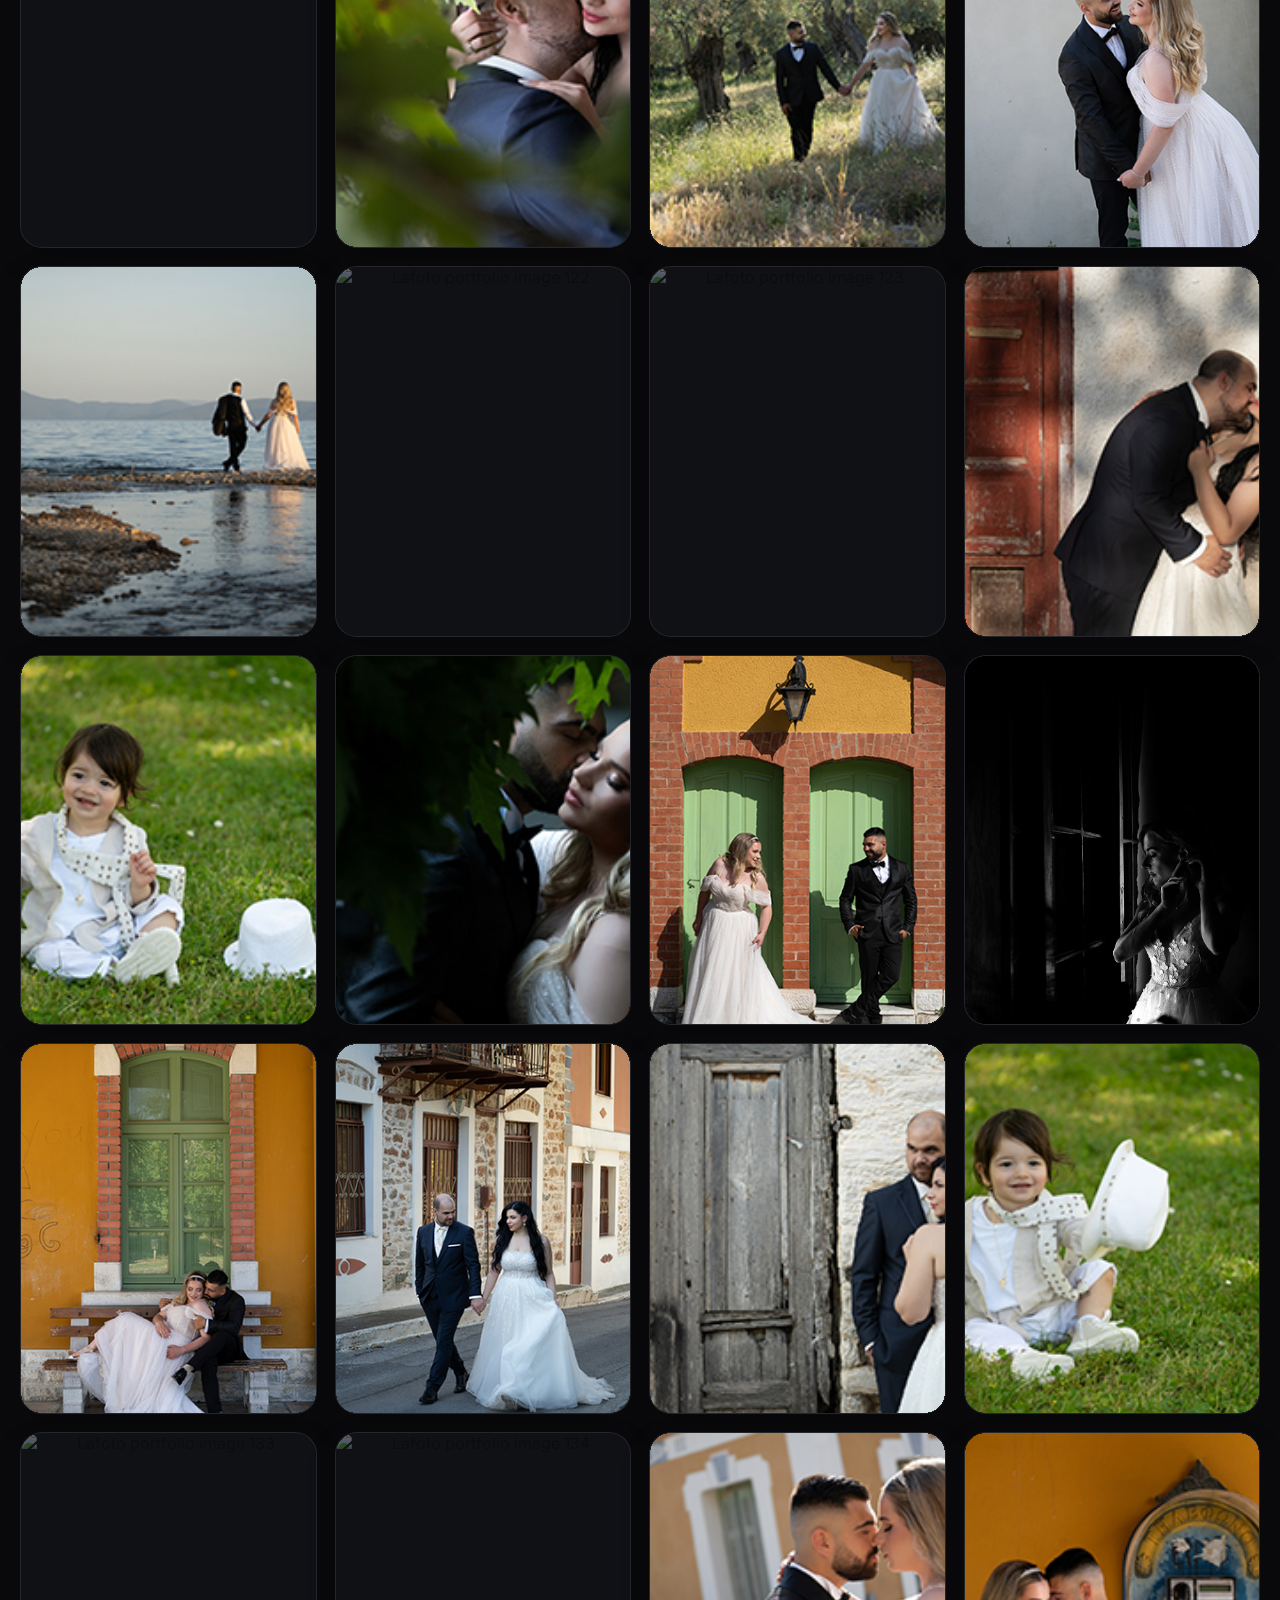
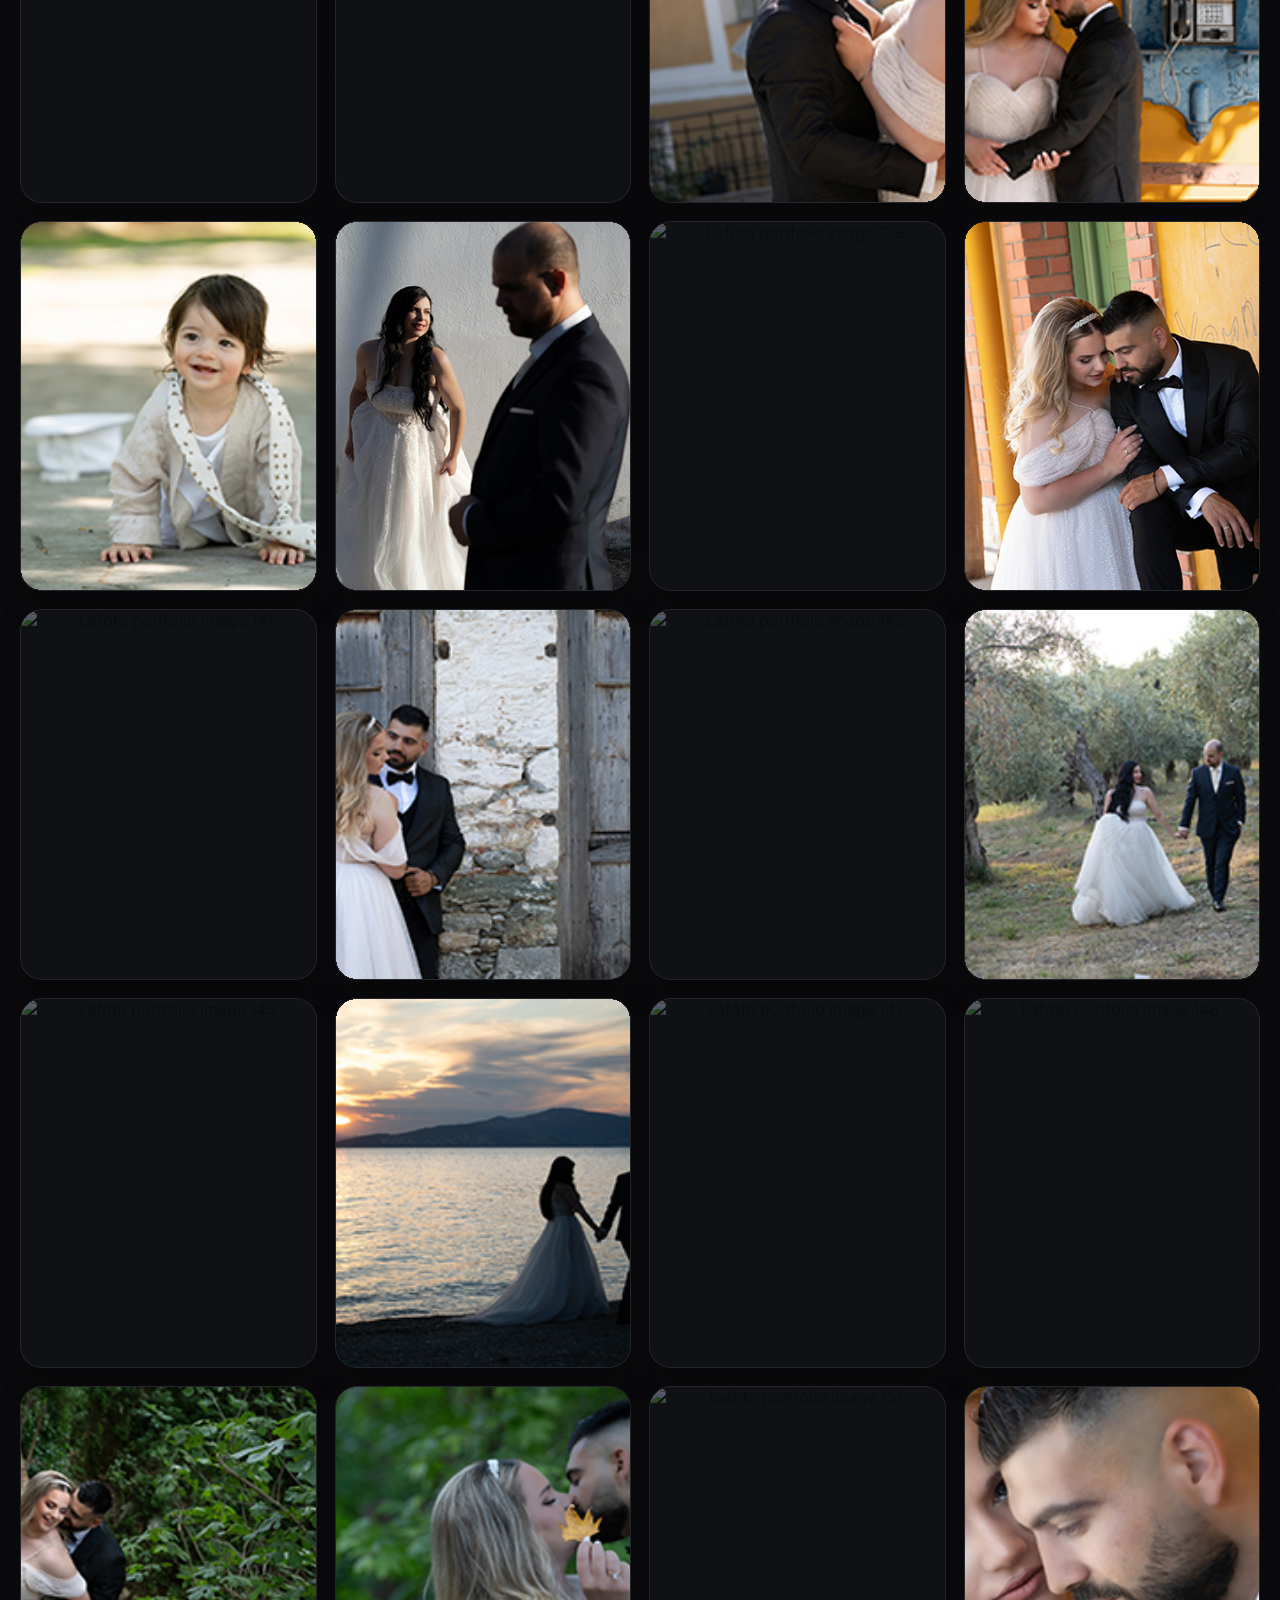
==== commit fc875686: "Update index.html" ====
--- a/index.html
+++ b/index.html
@@ -589,11 +589,13 @@
       color:#fff;
     }
 
-    /* ROBUST GALLERY */
     .masonry{
       display:grid;
       grid-template-columns:repeat(4, minmax(0, 1fr));
       gap:18px;
+      opacity:1 !important;
+      transform:none !important;
+      visibility:visible !important;
     }
 
     .masonry-item{
@@ -630,6 +632,8 @@
       -webkit-transform:translateZ(0);
       transform:translateZ(0);
       backface-visibility:hidden;
+      position:relative;
+      z-index:2;
     }
 
     .masonry-item img.is-error{
@@ -1322,7 +1326,7 @@
         </div>
 
         <div class="section-block">
-          <div class="masonry reveal" id="masonryGallery"></div>
+          <div class="masonry" id="masonryGallery"></div>
         </div>
       </section>
 
@@ -1436,7 +1440,7 @@
               data-el="Με την ίδια διακριτική και προσεγμένη φιλοσοφία, όπου κι αν πραγματοποιείται ο γάμος σας."
               data-en="With the same discreet and carefully considered approach, wherever your wedding takes place."
             >
-              Με την ίδια διακριτική και προσεγμένη φιλοσοφία, যেখানে κι αν πραγματοποιείται ο γάμος σας.
+              Με την ίδια διακριτική και προσεγμένη φιλοσοφία, όπου κι αν πραγματοποιείται ο γάμος σας.
             </p>
           </div>
         </div>
@@ -1721,6 +1725,9 @@
 
       currentGallery = shuffle(allImages);
       masonryGallery.innerHTML = "";
+      masonryGallery.style.opacity = "1";
+      masonryGallery.style.visibility = "visible";
+      masonryGallery.style.transform = "none";
 
       currentGallery.forEach((src, index) => {
         const item = document.createElement("button");
@@ -1736,6 +1743,11 @@
         if (index < 4) {
           image.fetchPriority = "high";
         }
+
+        image.addEventListener("load", () => {
+          image.style.opacity = "1";
+          image.style.visibility = "visible";
+        });
 
         image.addEventListener("error", () => {
           image.classList.add("is-error");
@@ -1833,12 +1845,15 @@
 
       const observer = new IntersectionObserver((entries) => {
         entries.forEach((entry) => {
-          if (entry.isIntersecting) {
+          if (entry.isIntersecting || entry.intersectionRatio > 0) {
             entry.target.classList.add("is-visible");
             observer.unobserve(entry.target);
           }
         });
-      }, { threshold: 0.12 });
+      }, {
+        threshold: 0,
+        rootMargin: "0px 0px -40px 0px"
+      });
 
       revealItems.forEach((element) => observer.observe(element));
     }
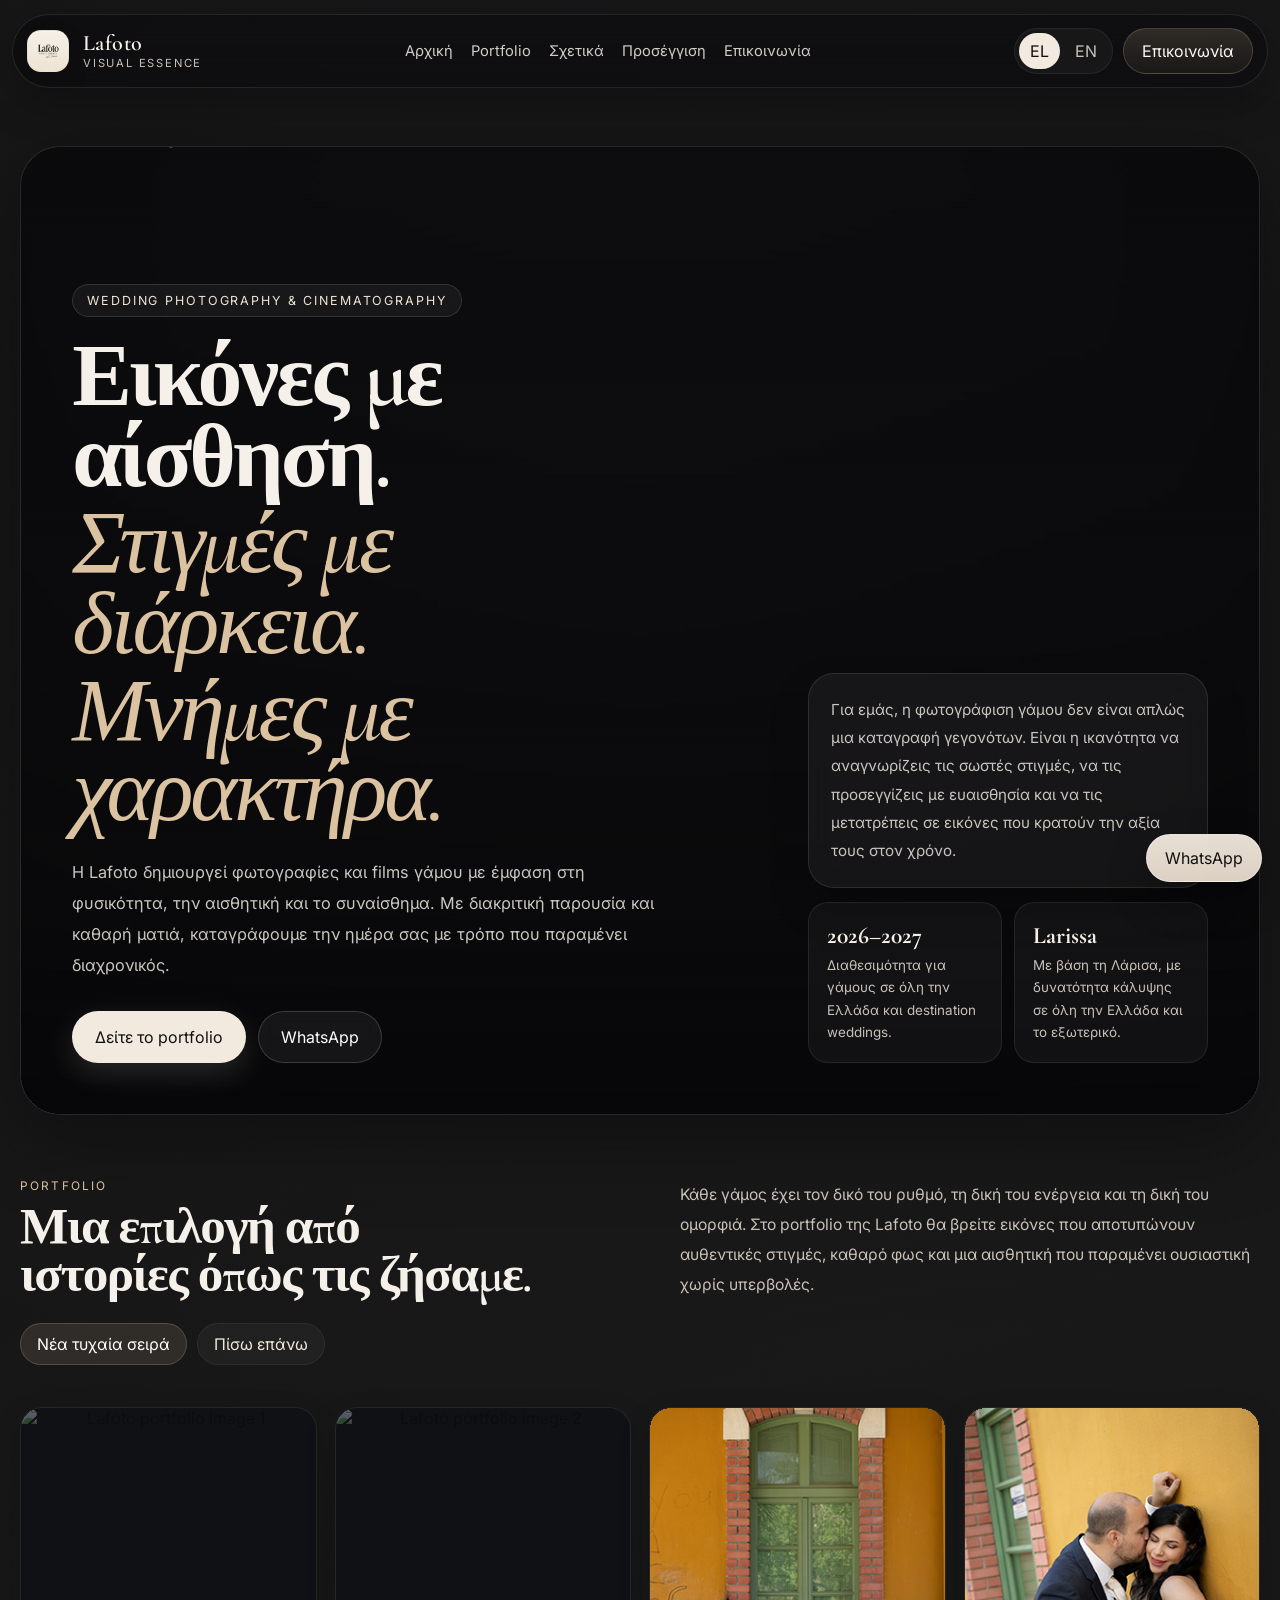
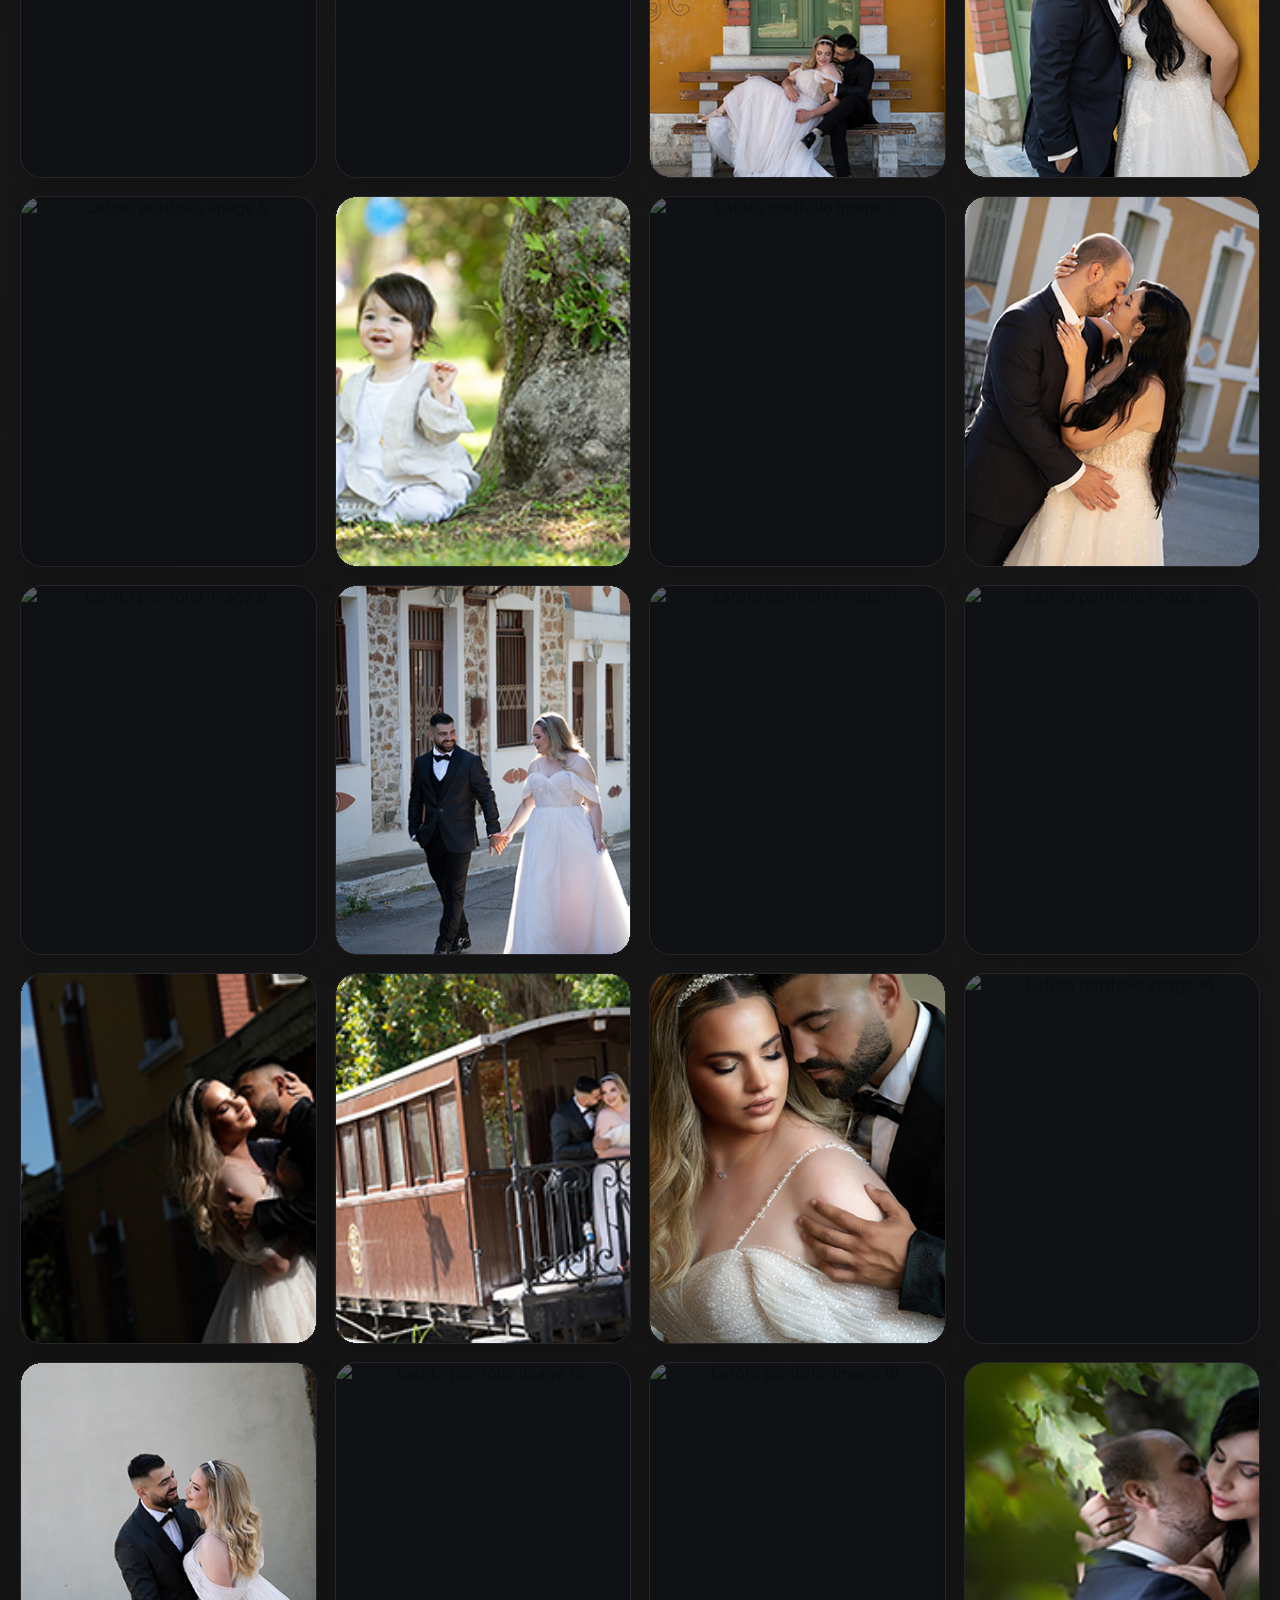
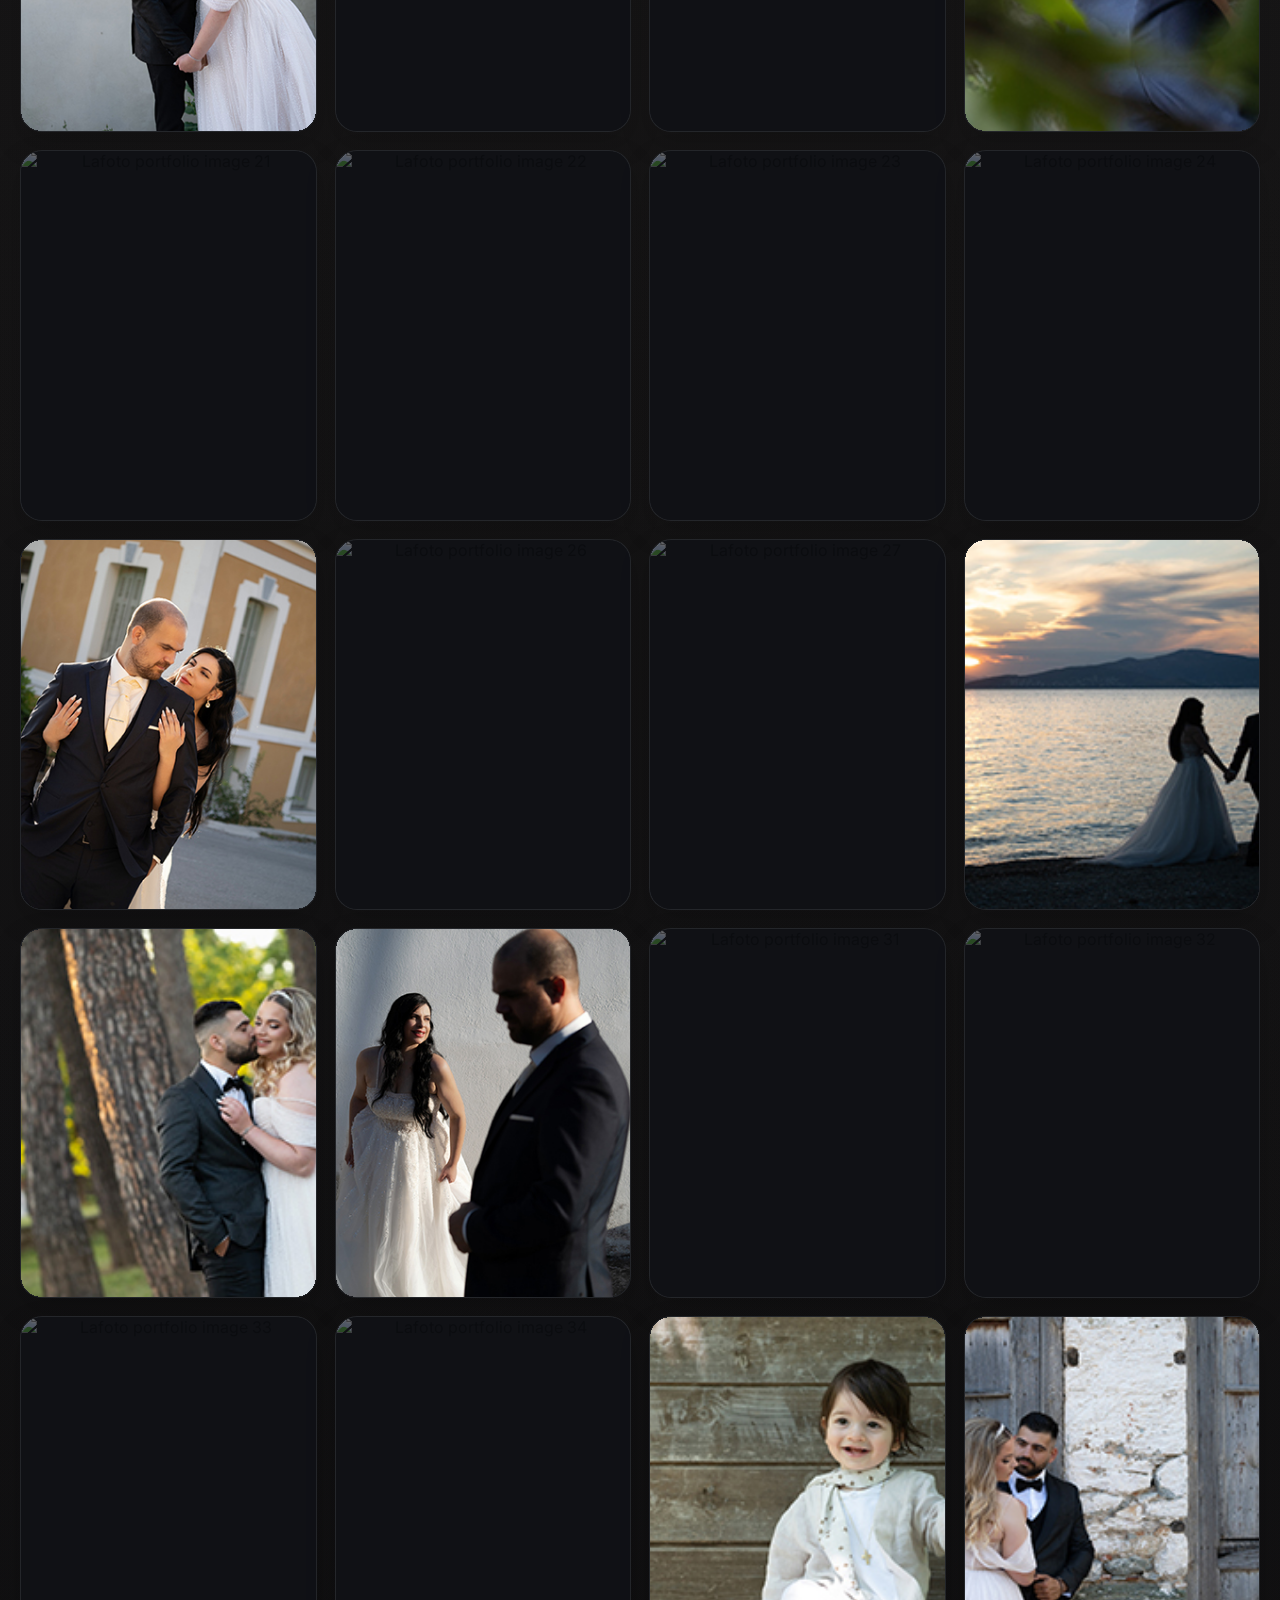
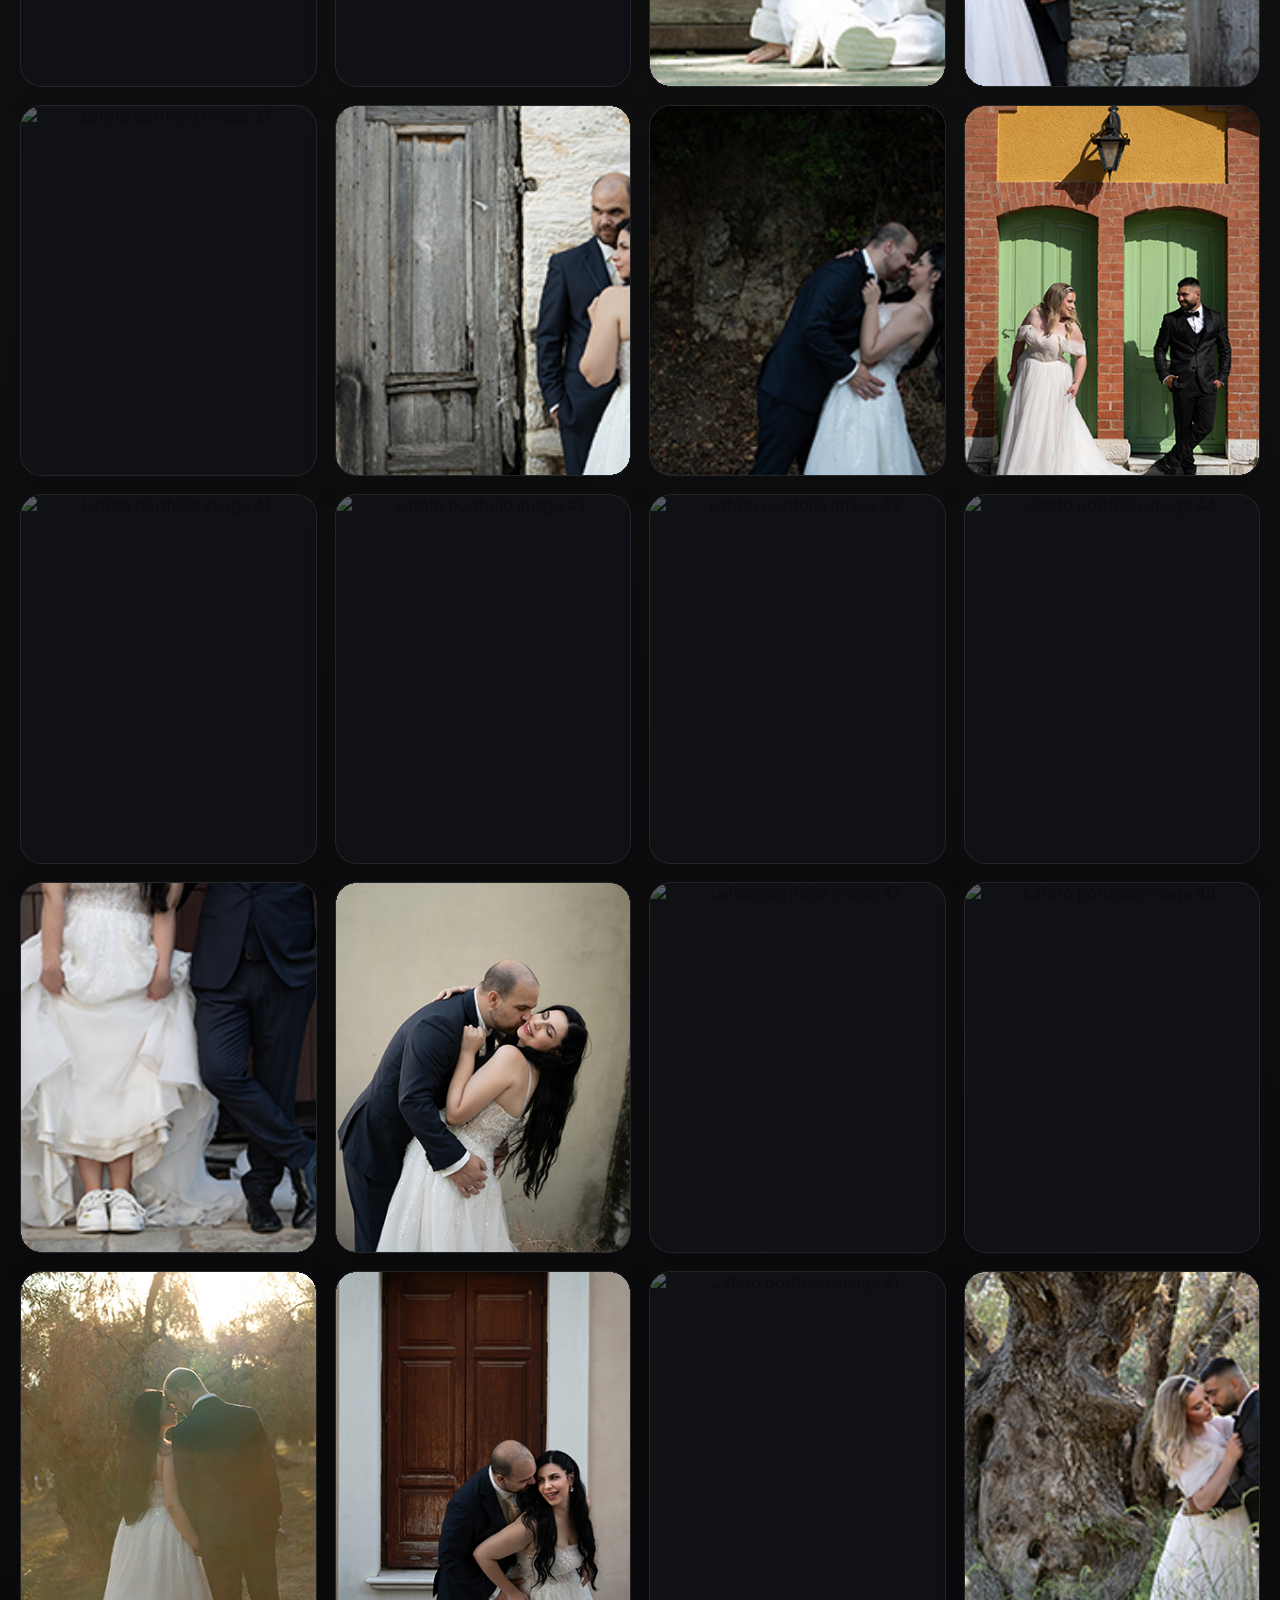
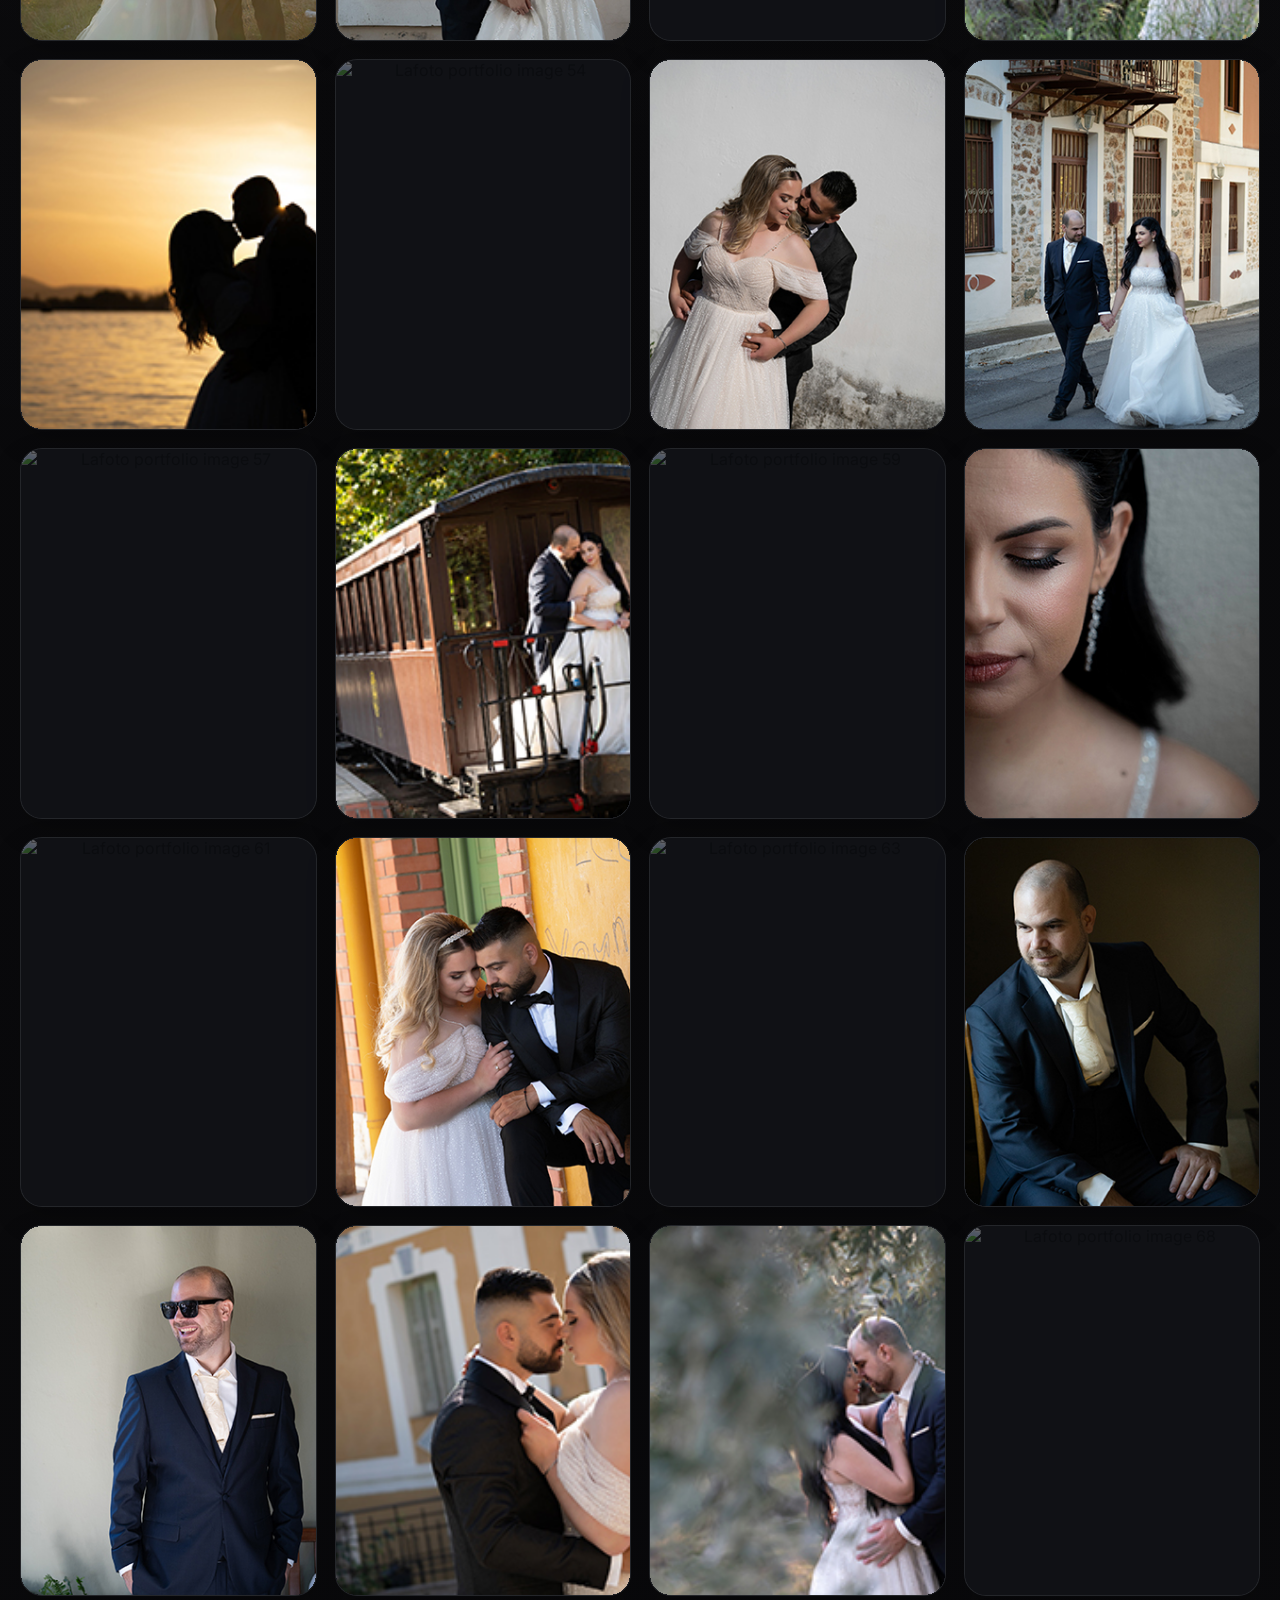
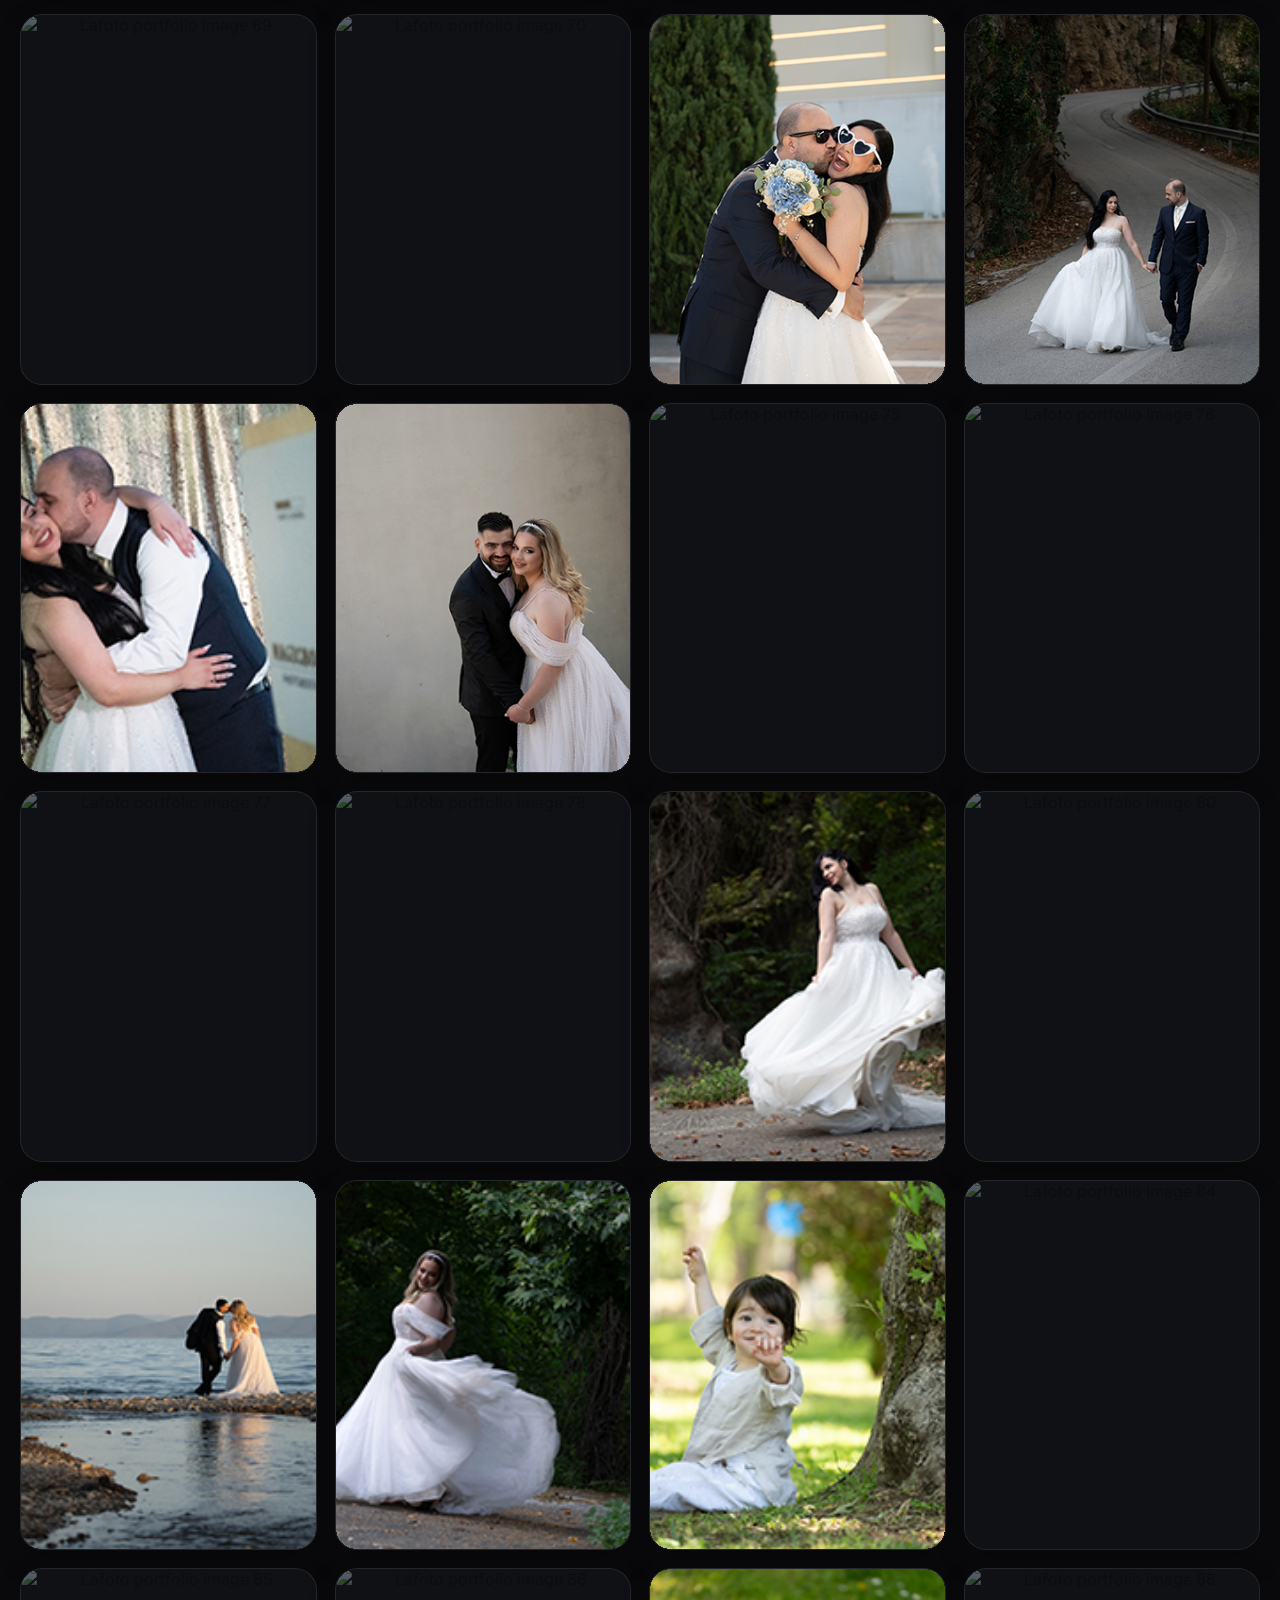
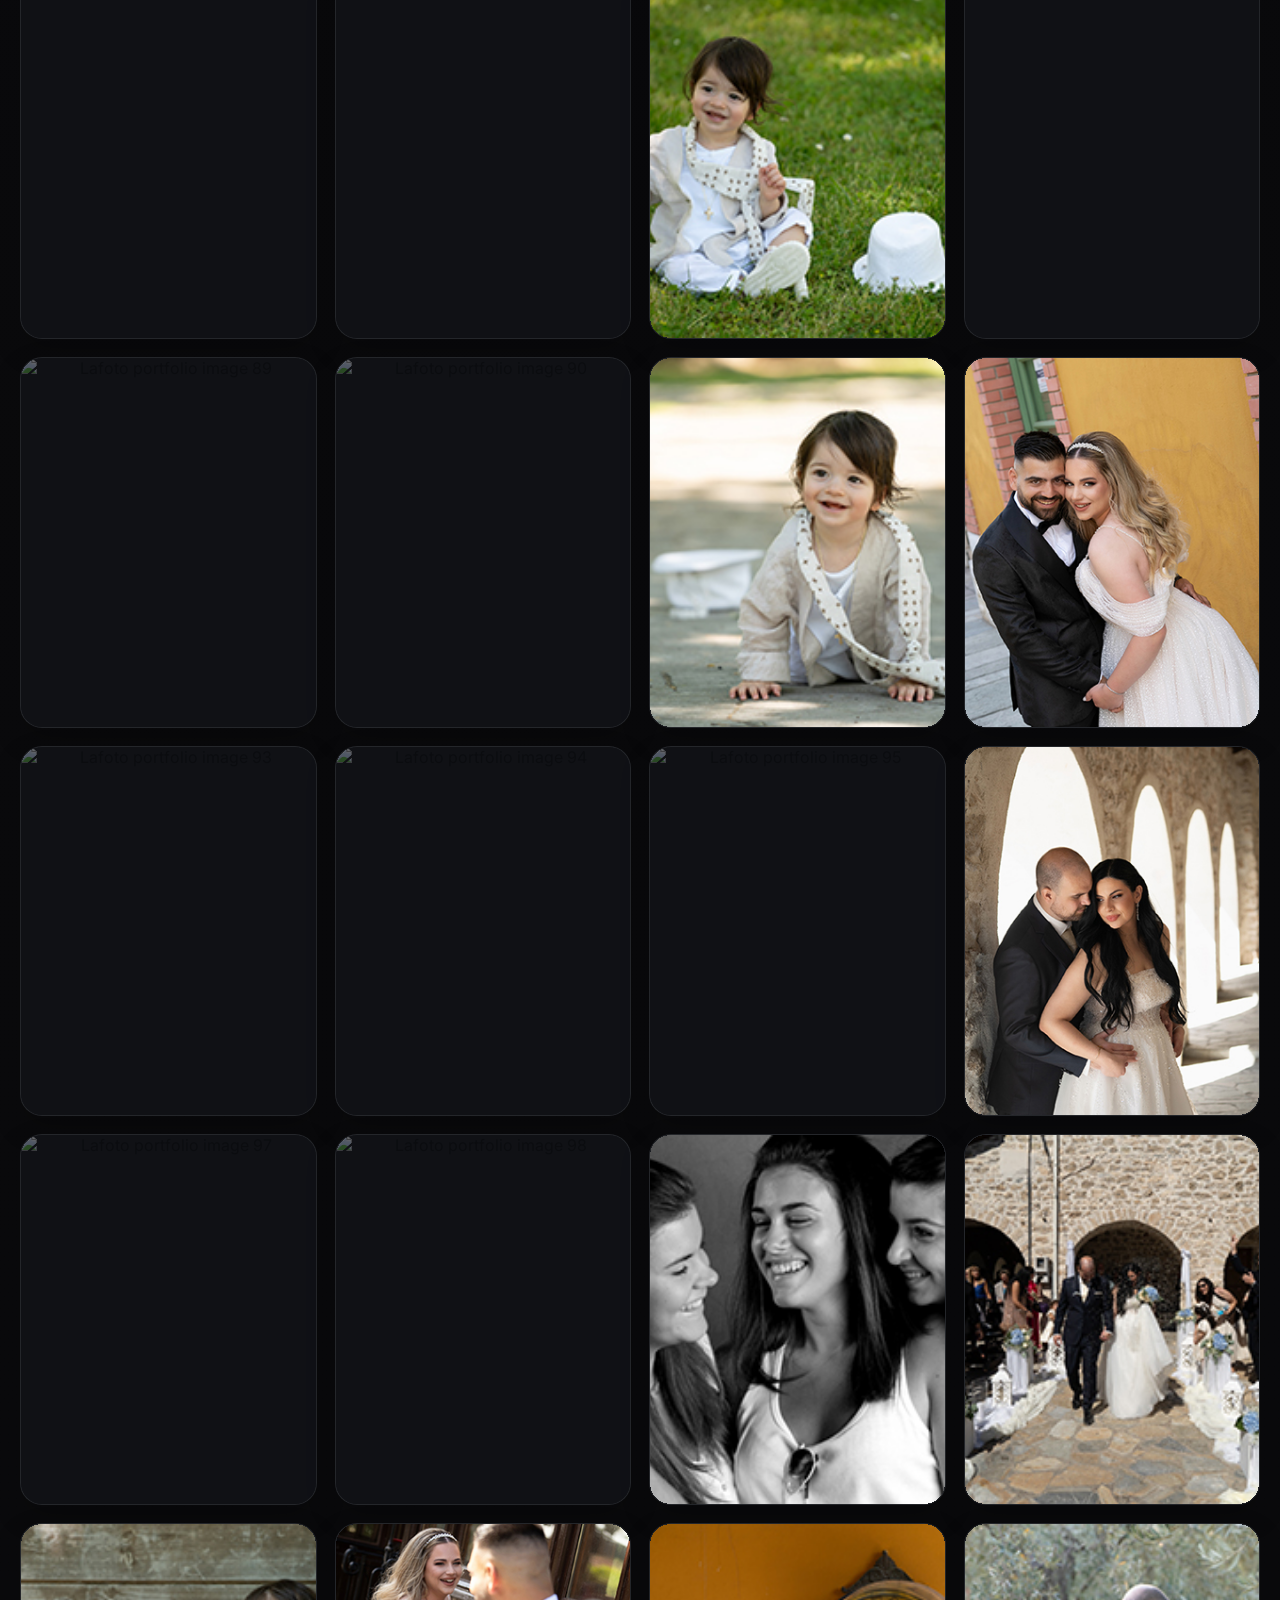
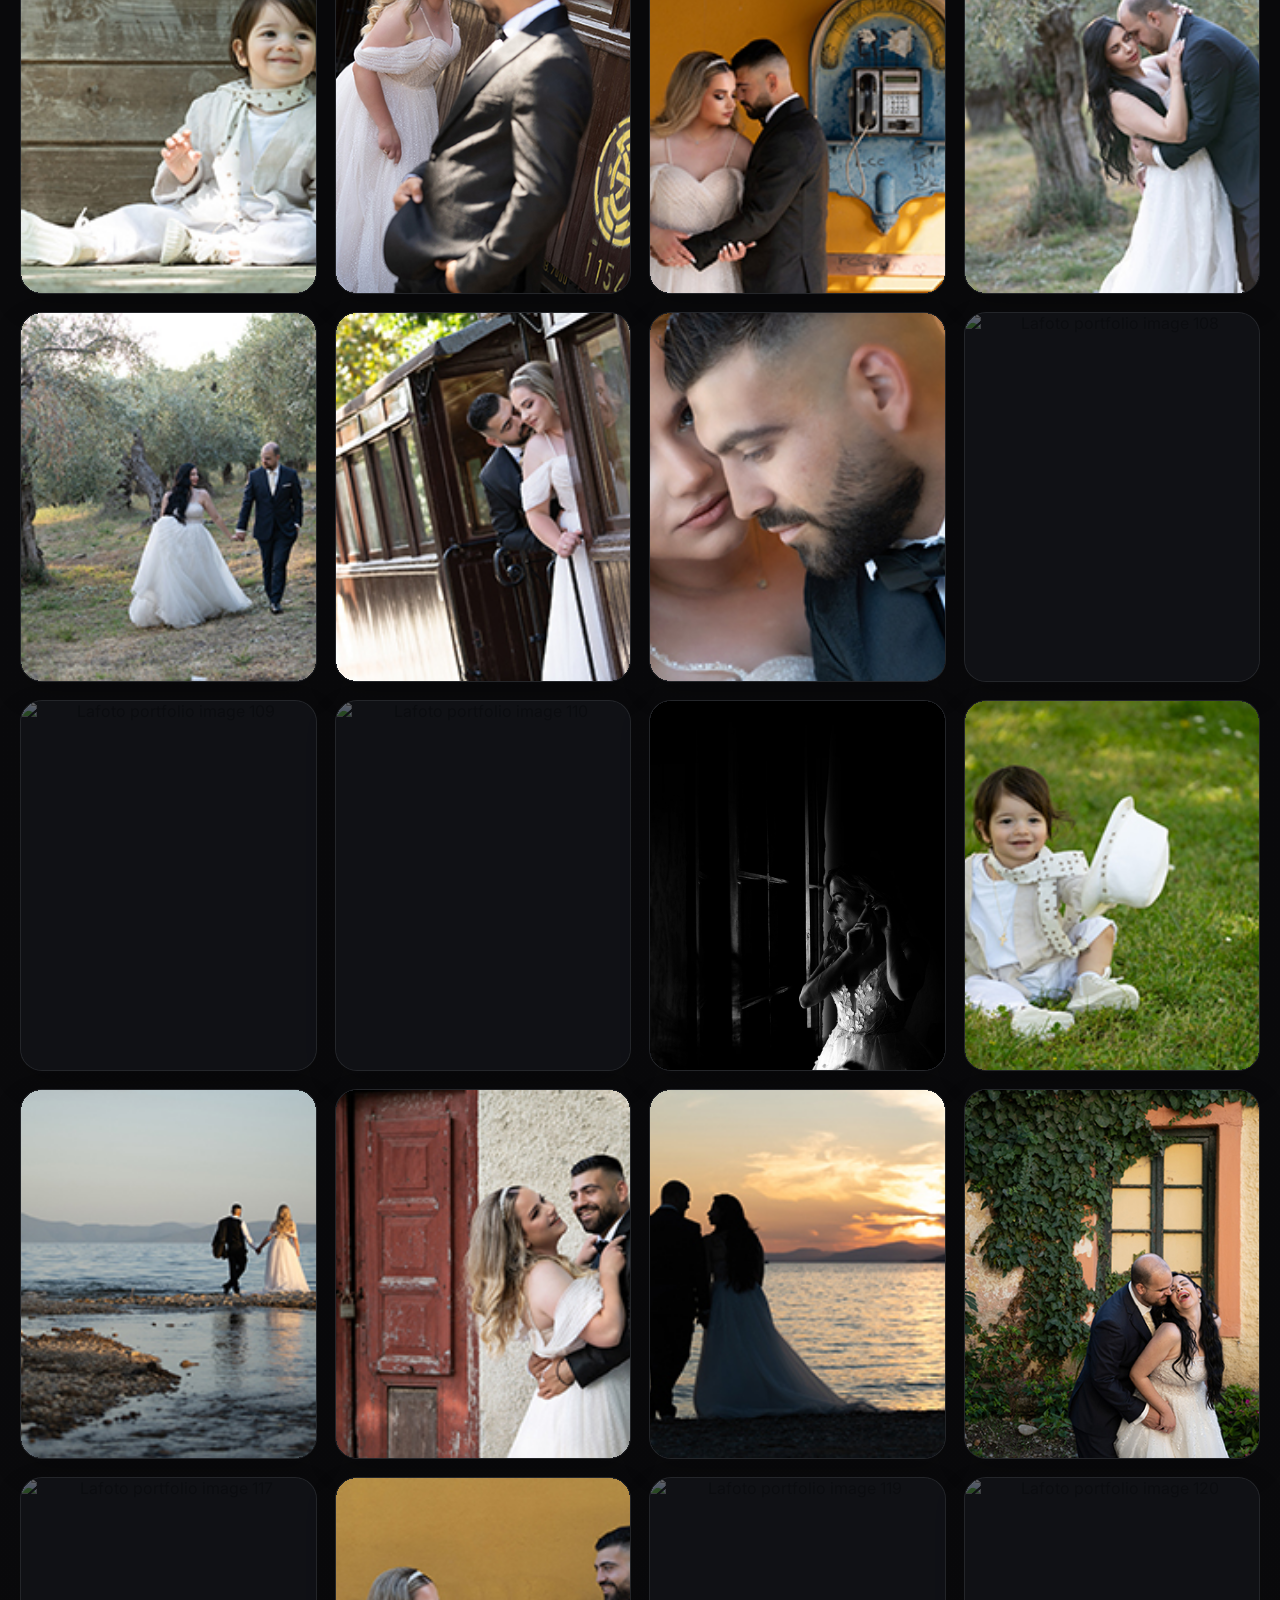
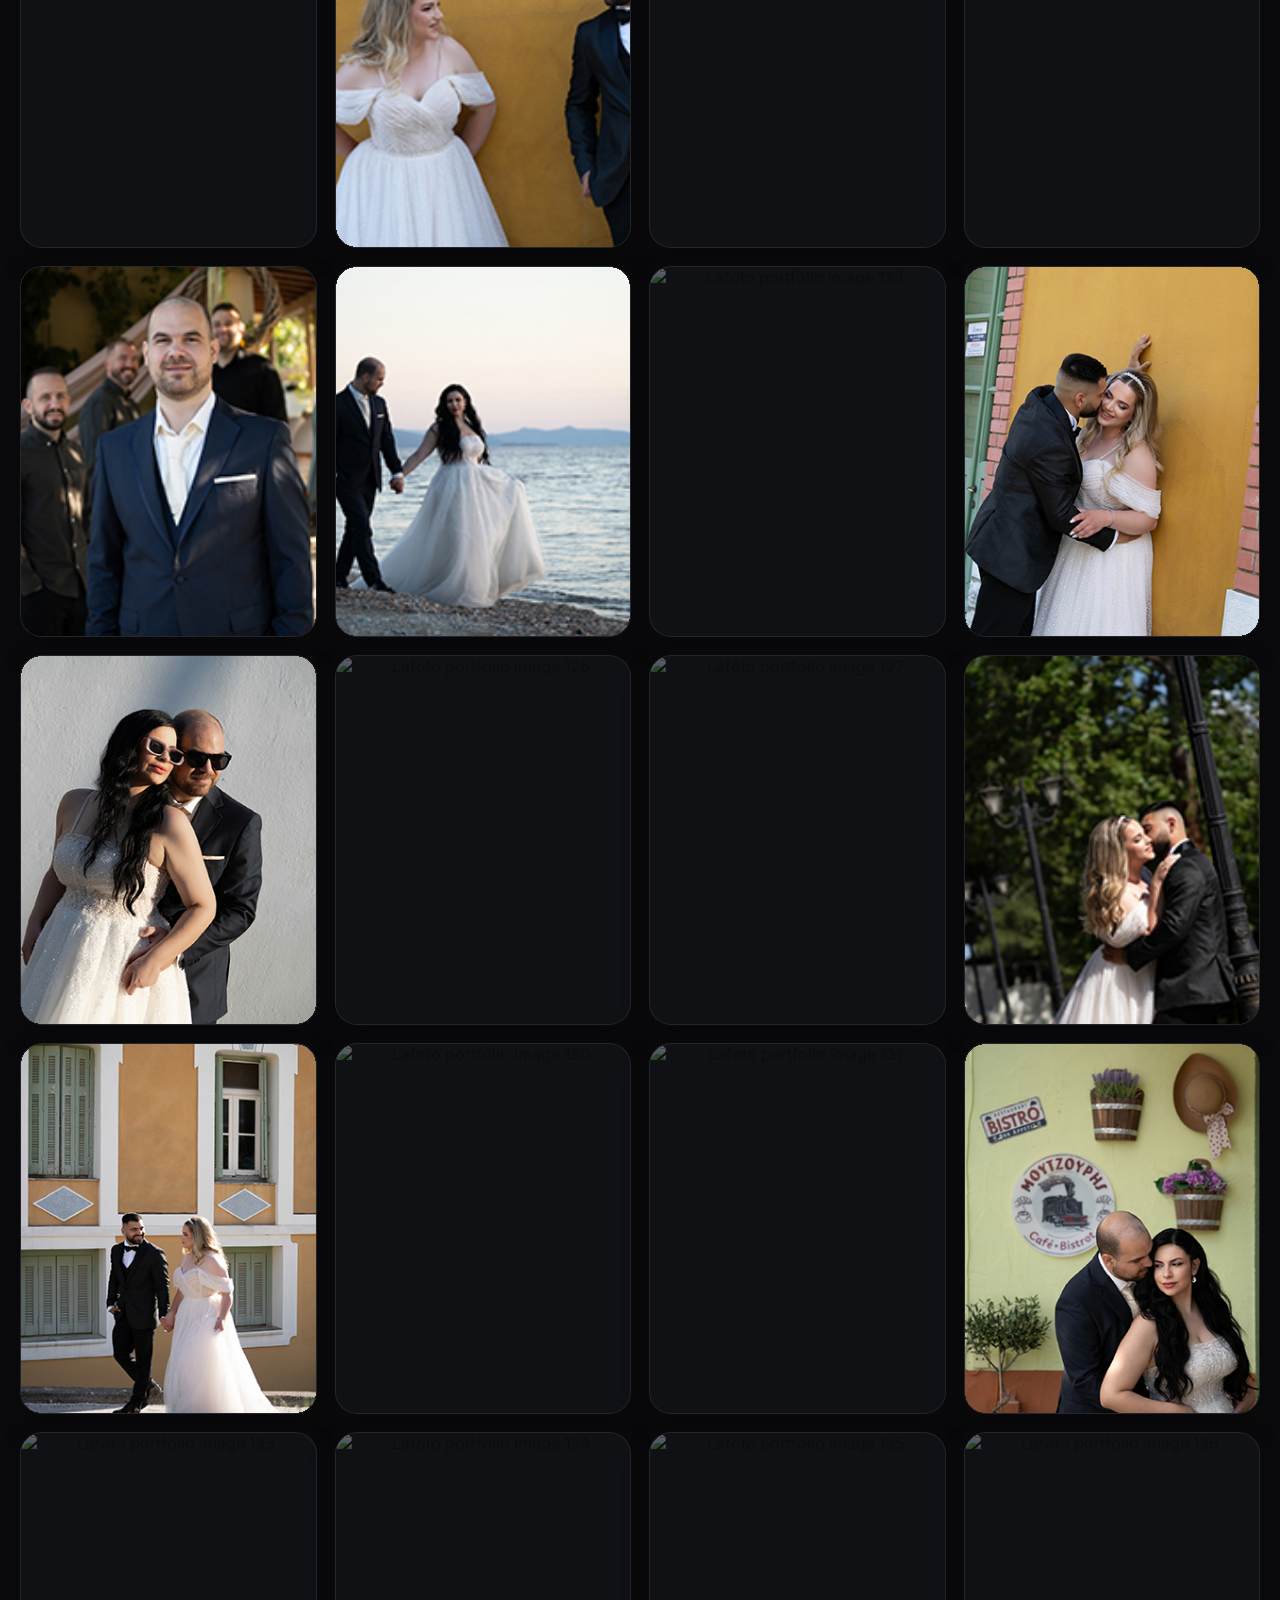
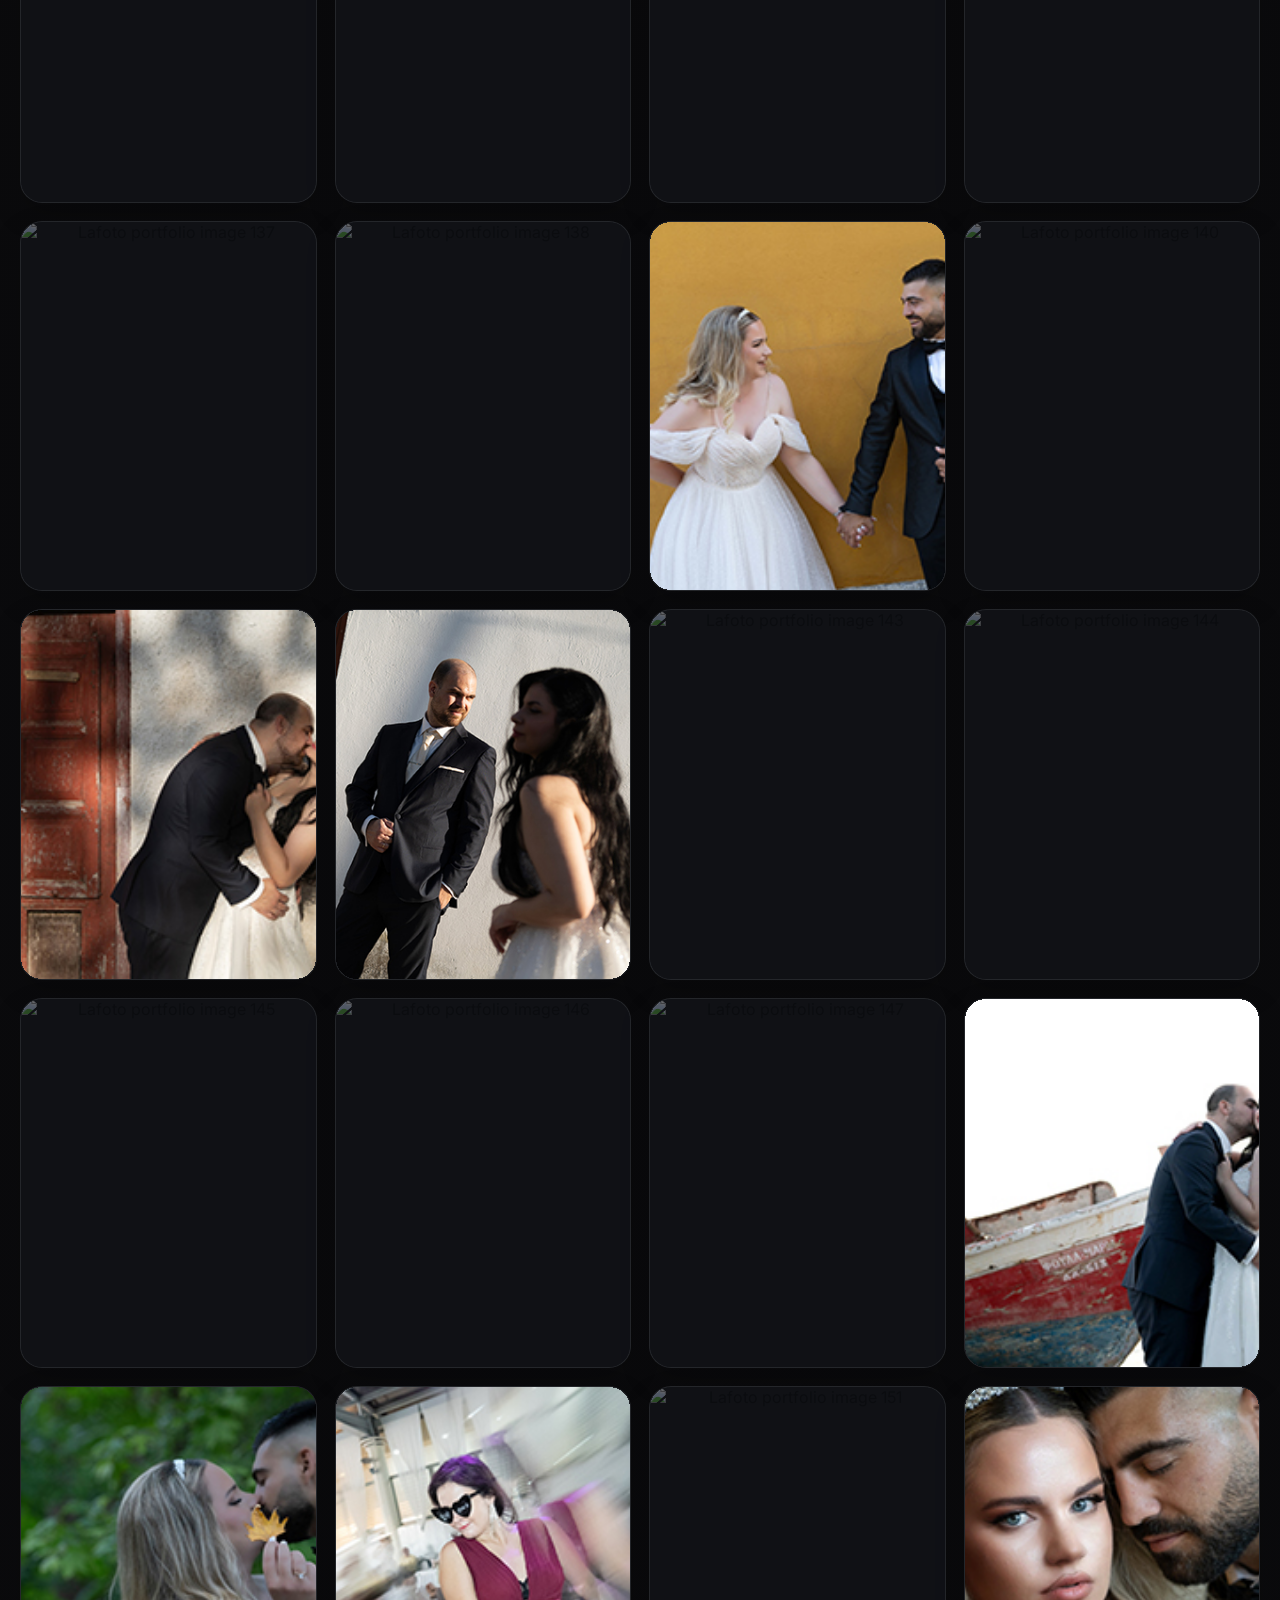
==== commit 525acf37: "Update index.html" ====
--- a/index.html
+++ b/index.html
@@ -1592,7 +1592,7 @@
       "DSC09286.jpg","DSC09306.jpg","DSC09310.jpg","DSC09319.jpg","DSC09322.jpg","DSC09352.jpg",
       "DSC09365.jpg","DSC09368.jpg","DSC09402.jpg","DSC09407.jpg","DSC09412.jpg","DSC09421.jpg",
       "DSC09426.jpg","DSC09437.jpg","DSC09453.jpg","DSC09459.jpg","DVD.jpg","IMG_0163.jpg",
-      "IMG_0180.jpg","Sourras.jpg","agor_2290.JPG","avr-1116.jpg","avr-1475.jpg","avr-4605.jpg",
+      "IMG_0180.jpg","agor_2290.JPG","avr-1116.jpg","avr-1475.jpg","avr-4605.jpg",
       "avr-4609.jpg","avr-4617.jpg","avr-4622.jpg","avr-4634.jpg","avr-4637.jpg","avr-4650.jpg",
       "avr-4662.jpg","avr-4668.jpg","avr-4670.jpg","avr-4674.jpg","avr-4677.jpg","avr-4691.jpg",
       "avr-4700.jpg","avr-4754.jpg","avr-4757.jpg","avr-4764.jpg","avr-4778.jpg","avr-4785.jpg",
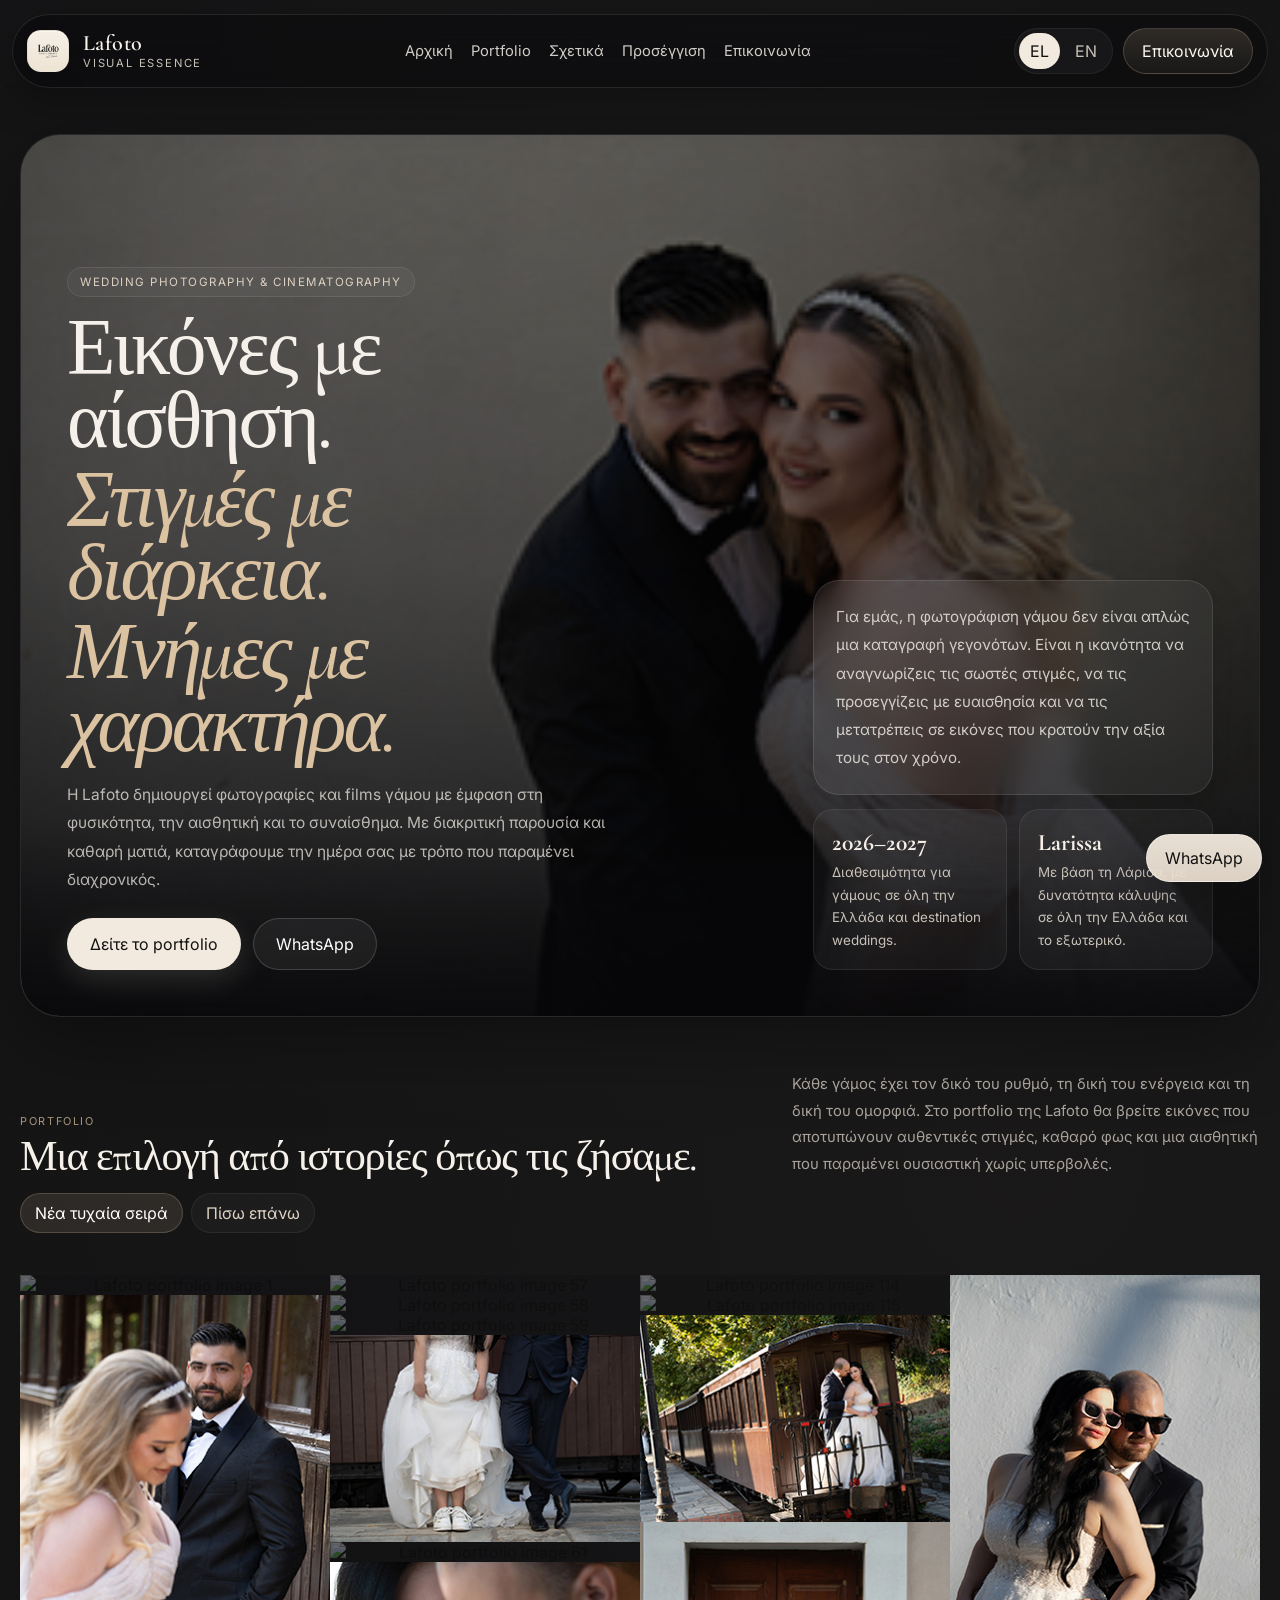
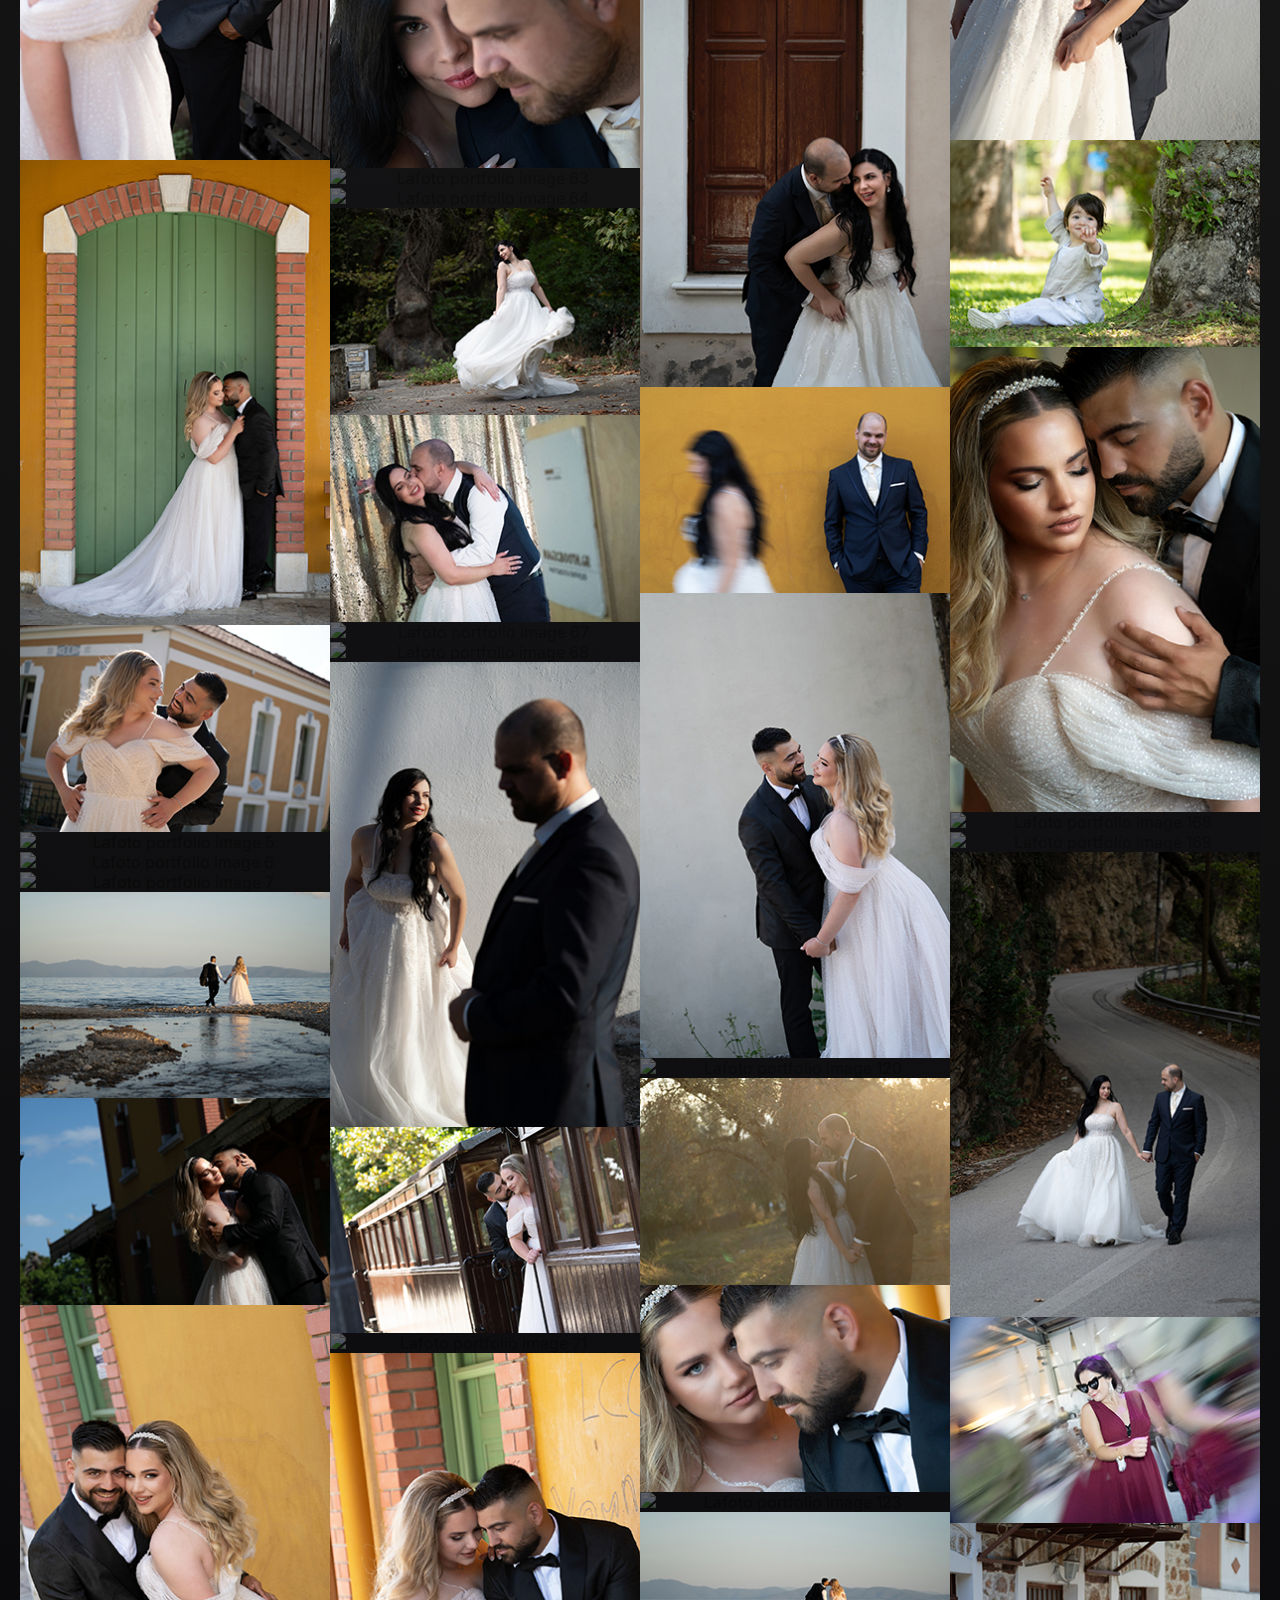
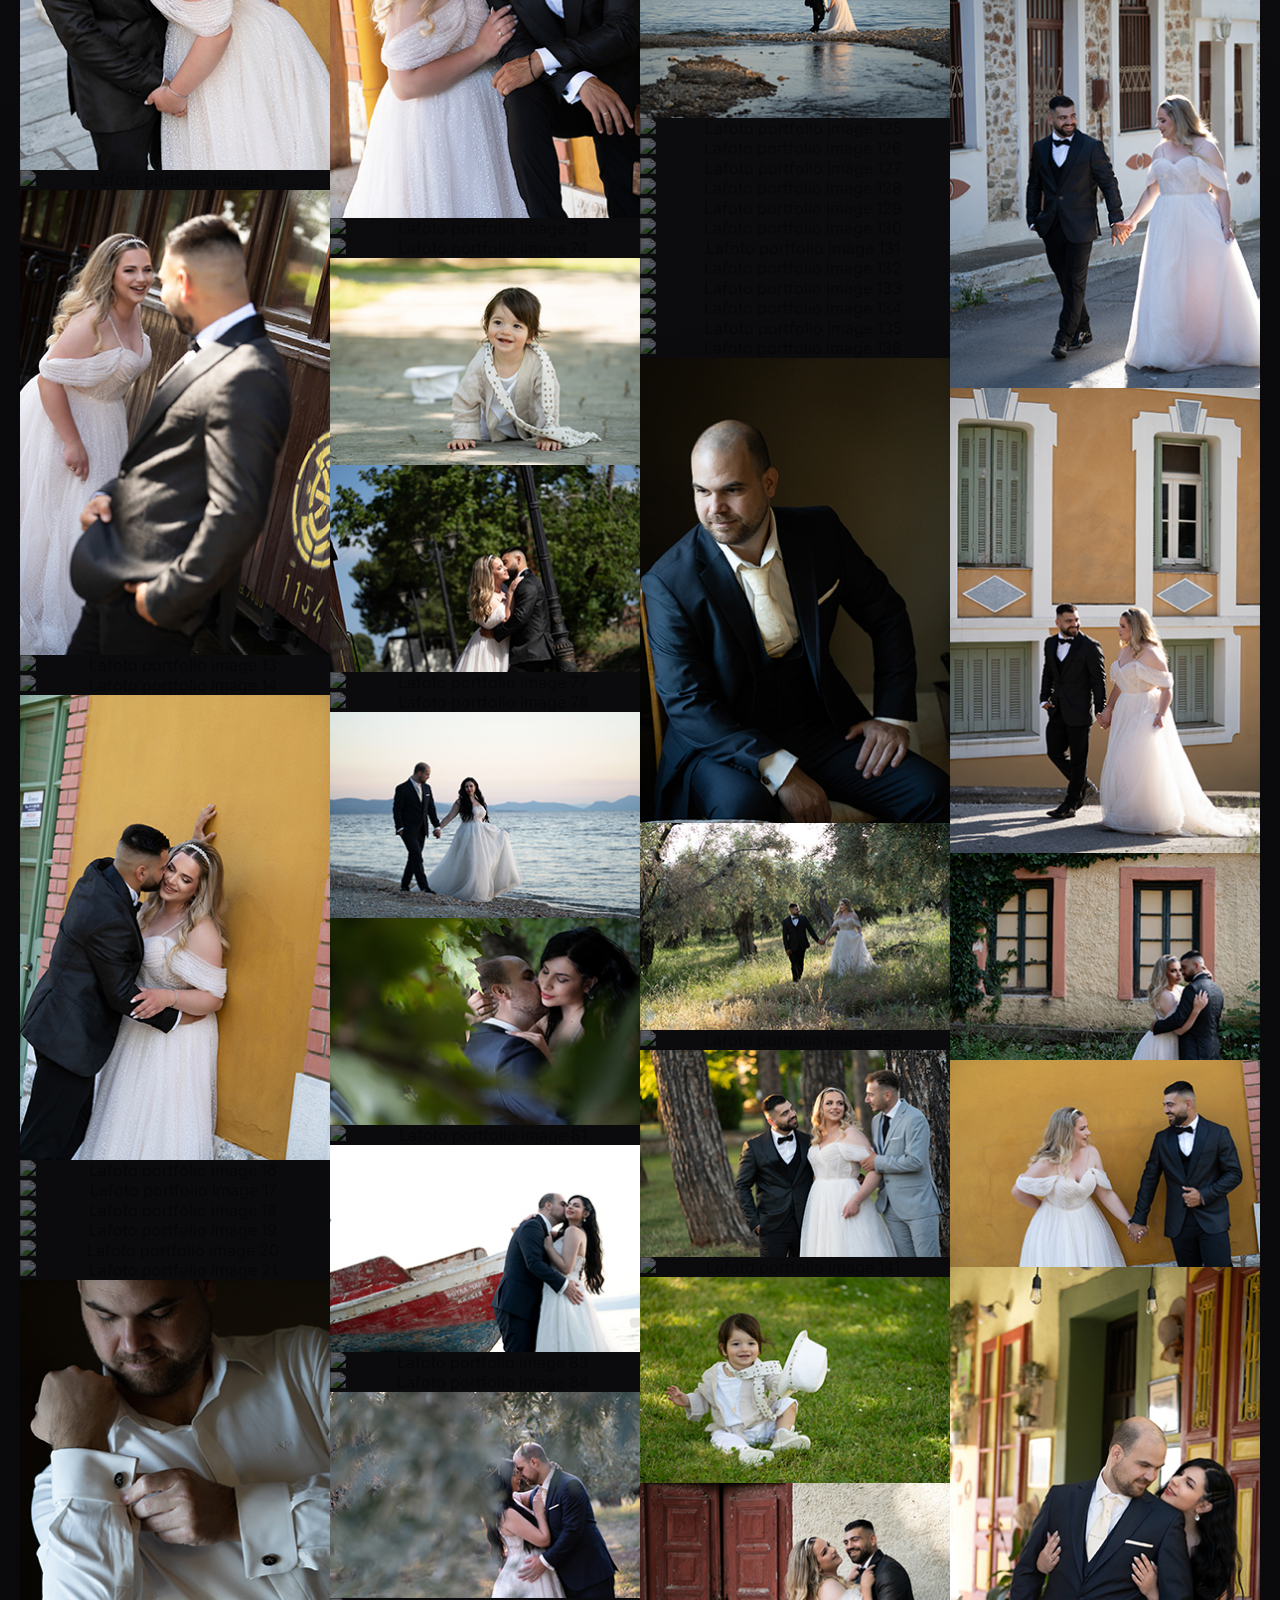
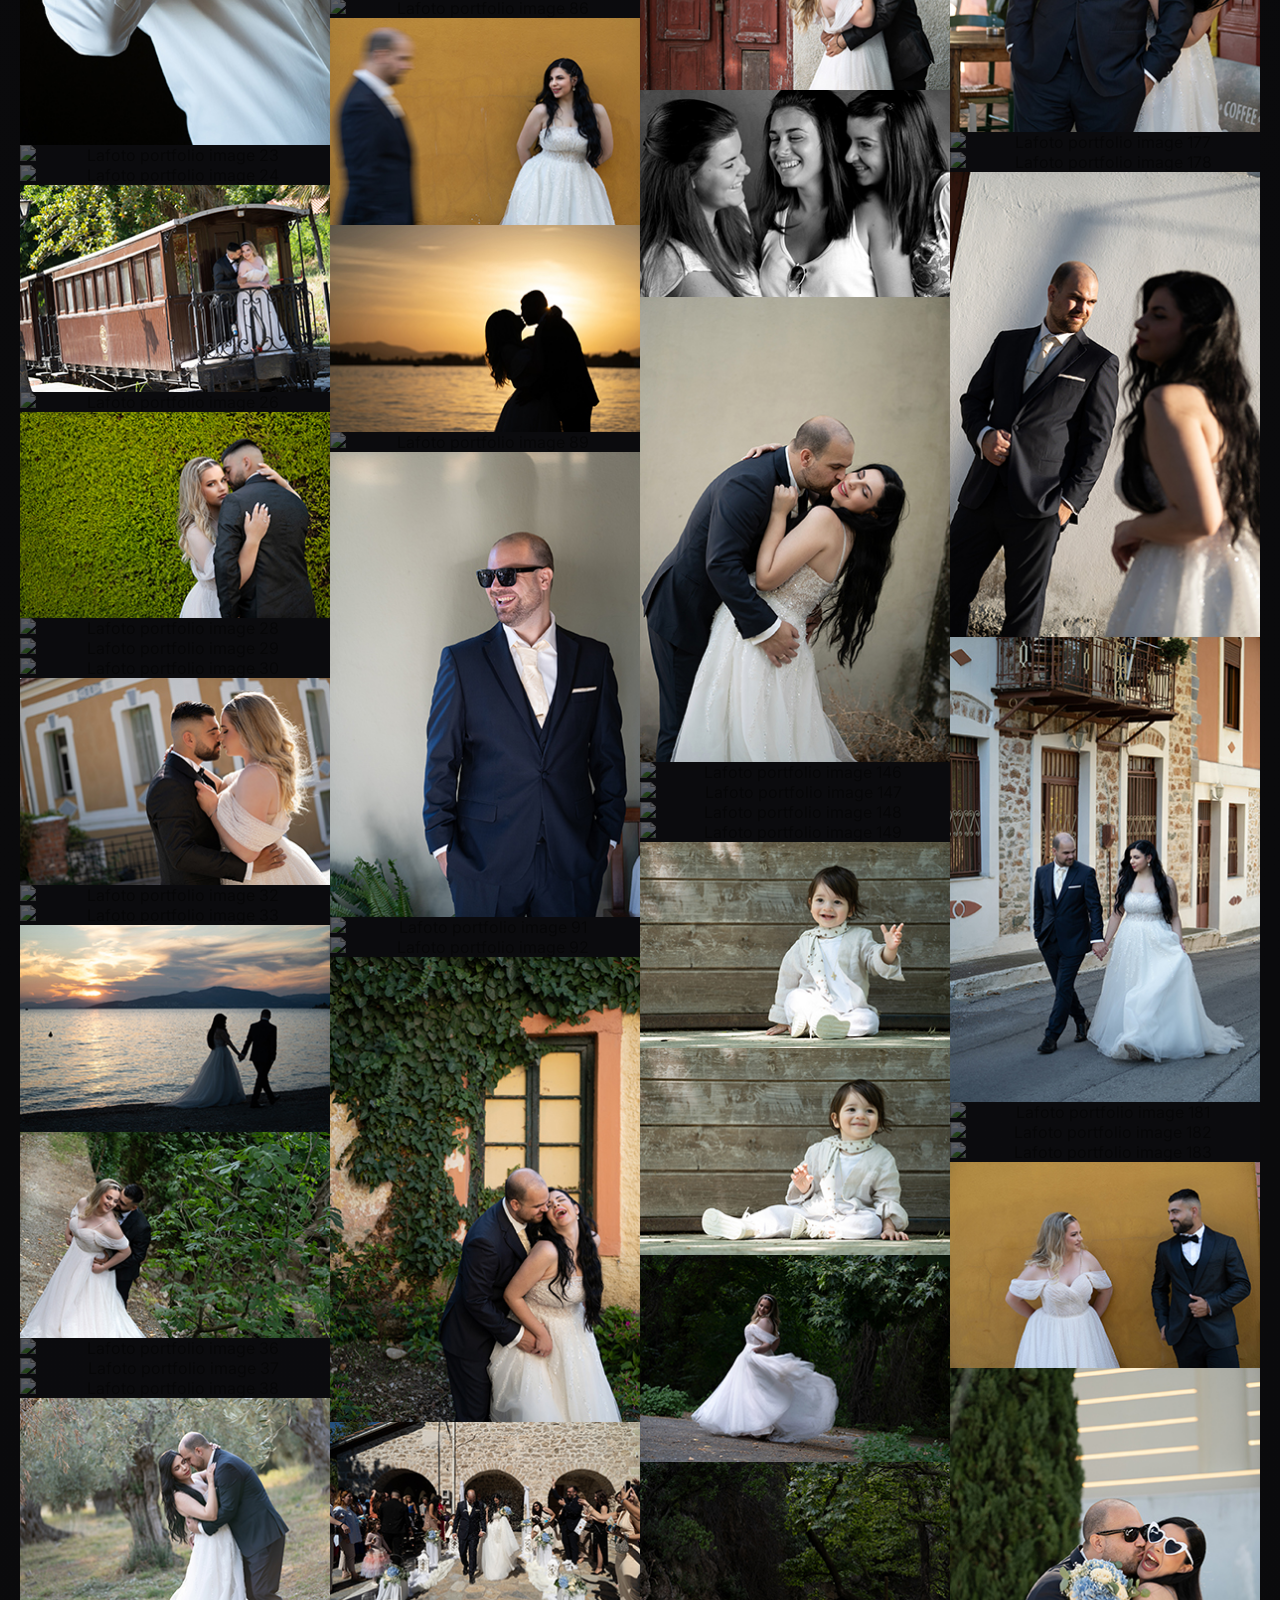
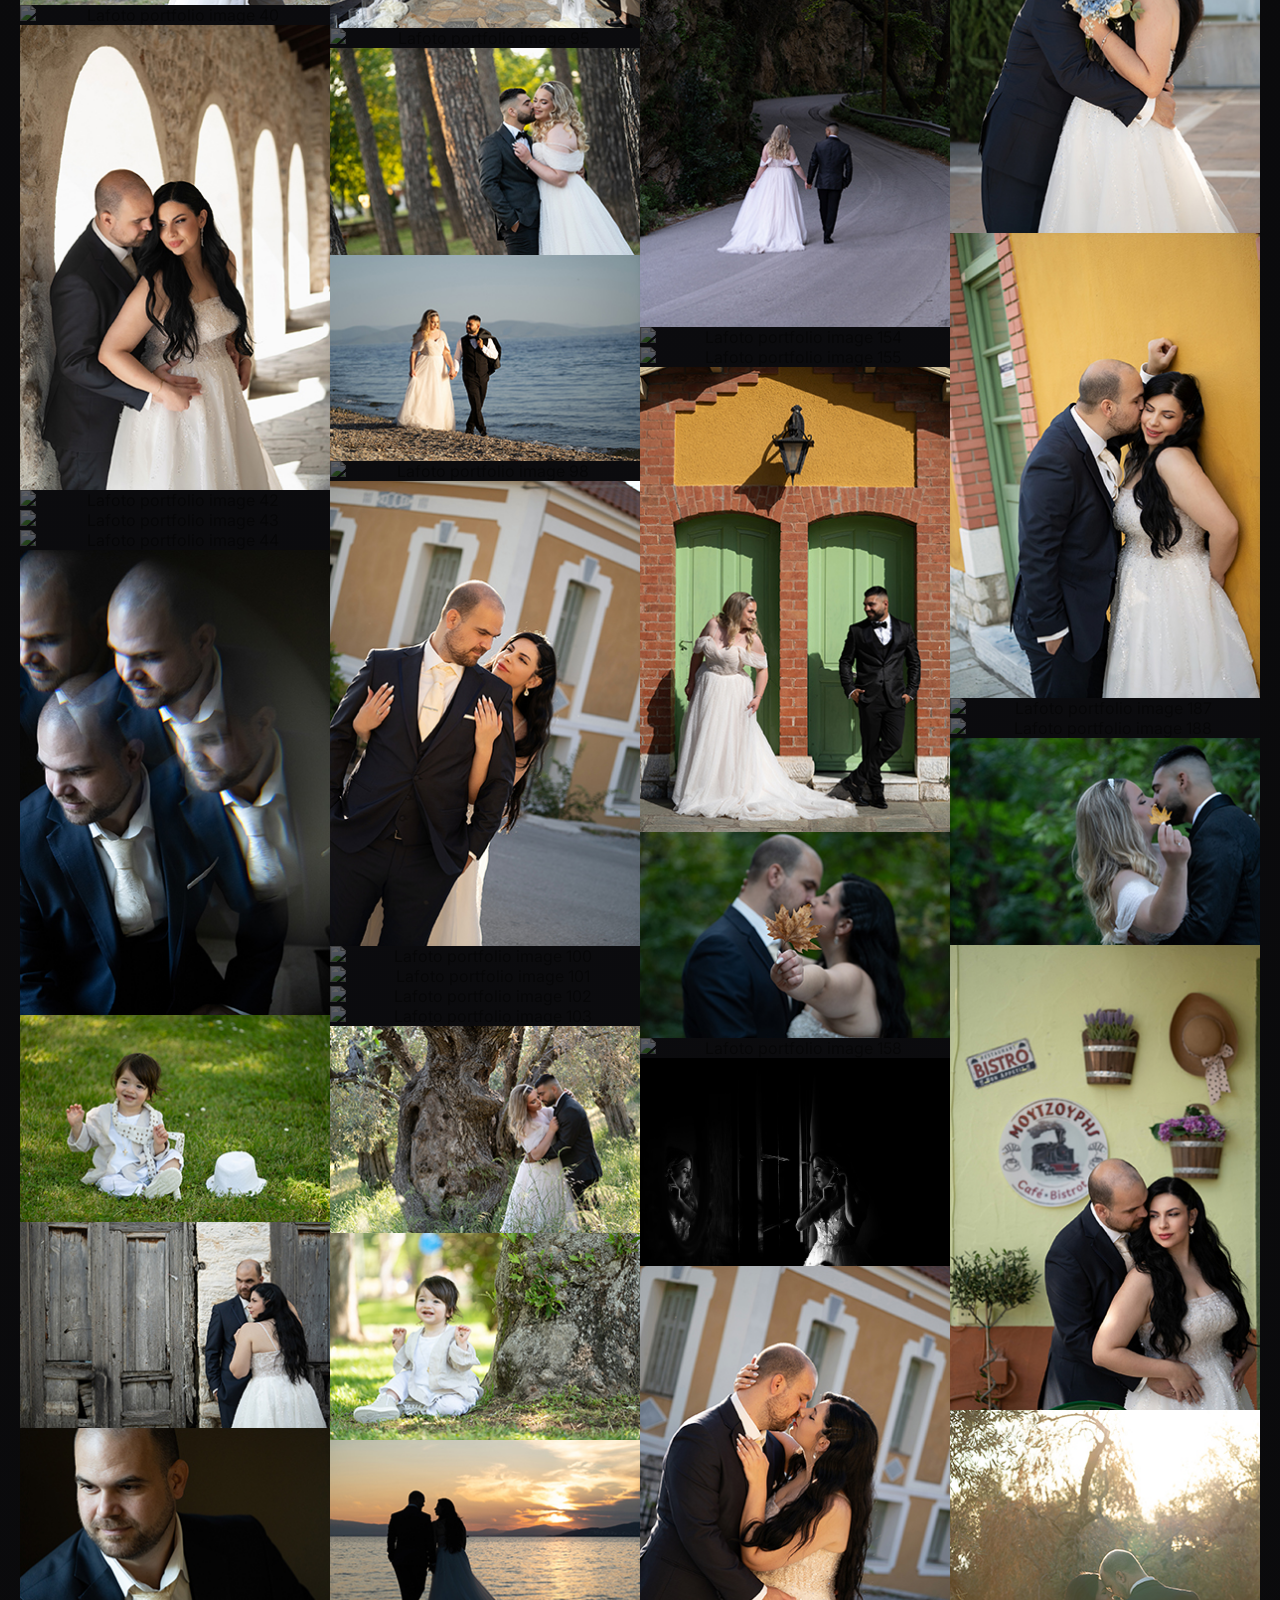
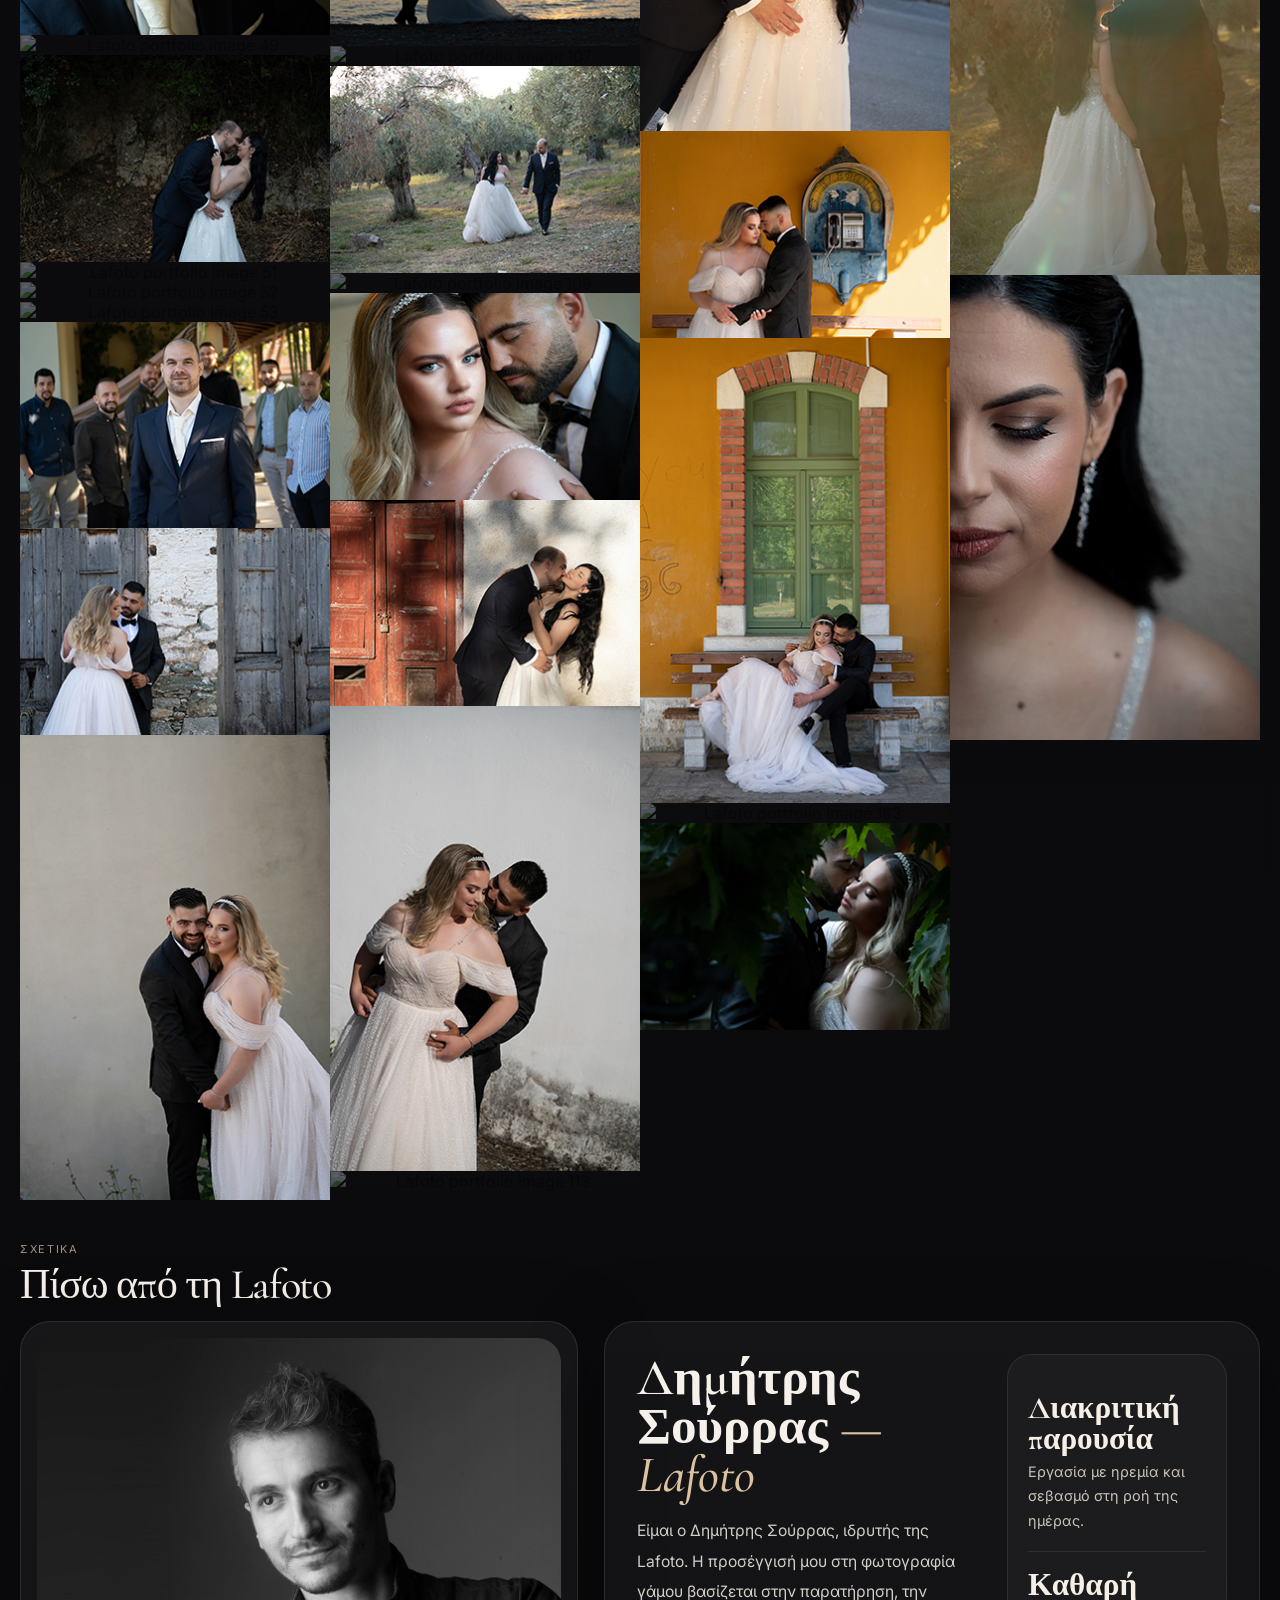
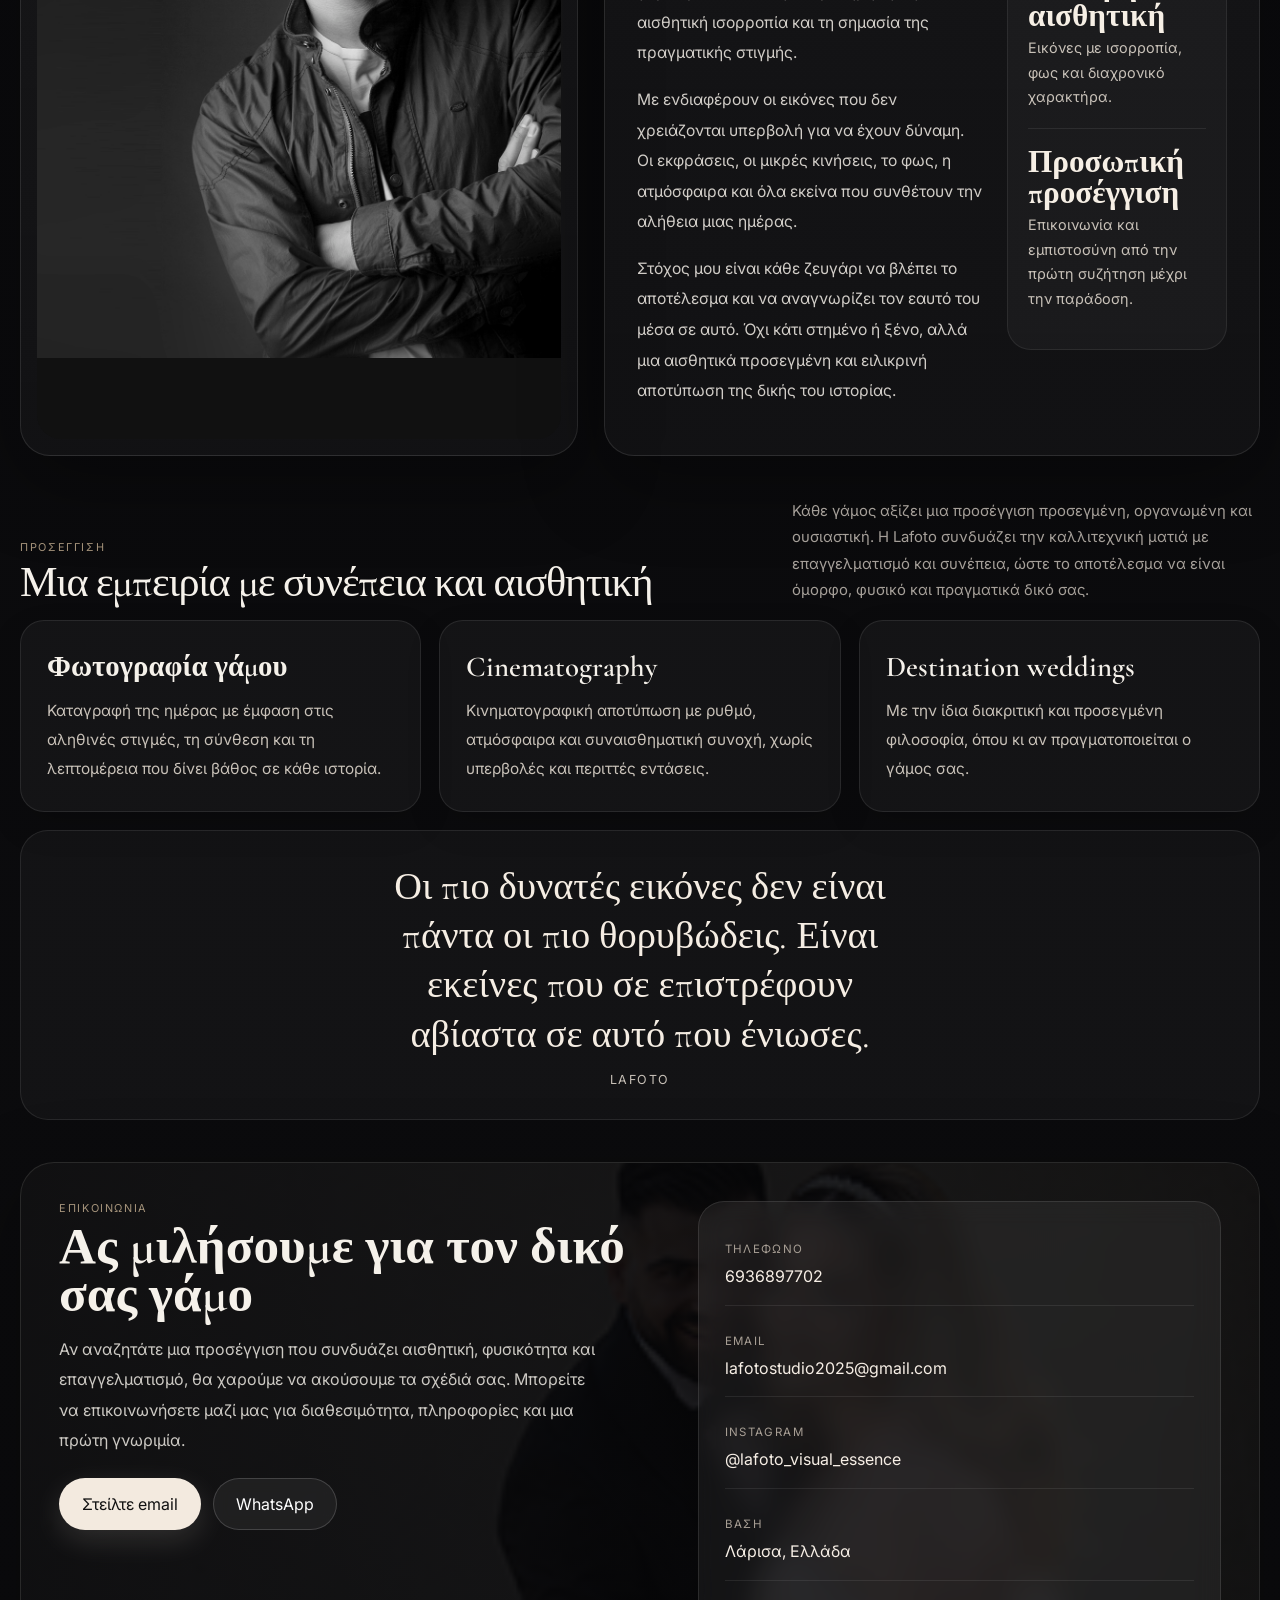
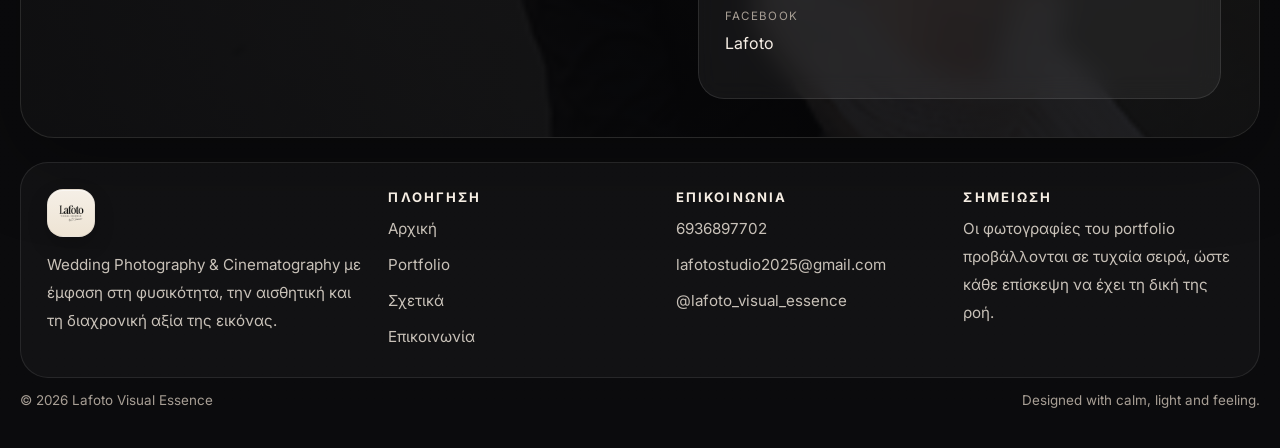
==== commit 5ac9d7d2: "Refine homepage and gallery presentation" ====
--- a/index.html
+++ b/index.html
@@ -310,12 +310,12 @@
       min-height:calc(100vh - 40px);
       display:grid;
       align-items:end;
-      padding:28px 0 22px;
+      padding:16px 0 12px;
     }
 
     .hero-card{
       position:relative;
-      min-height:88vh;
+      min-height:82vh;
       border-radius:var(--radius-xl);
       overflow:hidden;
       border:1px solid var(--stroke);
@@ -373,8 +373,8 @@
       align-items:end;
       grid-template-columns:1.12fr 0.88fr;
       gap:28px;
-      min-height:88vh;
-      padding:clamp(30px,4vw,62px);
+      min-height:82vh;
+      padding:clamp(24px,3.6vw,52px);
     }
 
     .hero-copy{
@@ -387,24 +387,24 @@
       display:inline-flex;
       align-items:center;
       gap:10px;
-      padding:8px 14px;
+      padding:7px 12px;
       border-radius:999px;
-      border:1px solid rgba(255,255,255,0.12);
-      background:rgba(255,255,255,0.05);
-      color:#eee4d7;
-      font-size:0.78rem;
-      letter-spacing:0.15em;
+      border:1px solid rgba(255,255,255,0.09);
+      background:rgba(255,255,255,0.035);
+      color:#ddd1c1;
+      font-size:0.72rem;
+      letter-spacing:0.13em;
       text-transform:uppercase;
       backdrop-filter:blur(8px);
-      margin-bottom:20px;
+      margin-bottom:16px;
     }
 
     .hero h1{
       font-family:"Cormorant Garamond",serif;
-      font-size:clamp(3.2rem, 7vw, 6.8rem);
-      line-height:0.90;
+      font-size:clamp(2.9rem, 6.2vw, 5.7rem);
+      line-height:0.92;
       letter-spacing:-0.035em;
-      font-weight:600;
+      font-weight:500;
       max-width:11ch;
       text-wrap:balance;
     }
@@ -421,15 +421,15 @@
     }
 
     .hero-lead{
+      margin-top:18px;
+      max-width:56ch;
+      font-size:0.97rem;
+      line-height:1.82;
+      color:rgba(245,241,234,0.72);
+    }
+
+    .hero-actions{
       margin-top:24px;
-      max-width:60ch;
-      font-size:1.02rem;
-      line-height:1.9;
-      color:rgba(245,241,234,0.82);
-    }
-
-    .hero-actions{
-      margin-top:30px;
       display:flex;
       align-items:center;
       gap:12px;
@@ -534,36 +534,36 @@
       align-items:end;
       justify-content:space-between;
       gap:22px;
-      margin-bottom:24px;
+      margin-bottom:16px;
     }
 
     .section-kicker{
-      color:var(--accent);
-      letter-spacing:0.18em;
+      color:rgba(219,194,161,0.74);
+      letter-spacing:0.15em;
       text-transform:uppercase;
-      font-size:0.74rem;
-      margin-bottom:10px;
+      font-size:0.68rem;
+      margin-bottom:8px;
     }
 
     h2{
       font-family:"Cormorant Garamond",serif;
-      font-size:clamp(2.6rem,4vw,4.2rem);
-      line-height:0.94;
-      font-weight:600;
+      font-size:clamp(2.2rem,3.3vw,3.3rem);
+      line-height:0.98;
+      font-weight:500;
       letter-spacing:-0.03em;
       text-wrap:balance;
     }
 
     .section-desc{
-      max-width:58ch;
-      color:var(--muted);
-      line-height:1.9;
-      font-size:0.98rem;
+      max-width:52ch;
+      color:rgba(200,193,184,0.82);
+      line-height:1.78;
+      font-size:0.93rem;
     }
 
     .portfolio-controls{
       display:flex;
-      gap:10px;
+      gap:8px;
       align-items:center;
       flex-wrap:wrap;
     }
@@ -572,12 +572,12 @@
       display:inline-flex;
       align-items:center;
       justify-content:center;
-      min-height:42px;
-      padding:10px 16px;
+      min-height:38px;
+      padding:9px 14px;
       border-radius:999px;
       border:1px solid var(--stroke-soft);
-      background:rgba(255,255,255,0.04);
-      color:#f0e7dc;
+      background:rgba(255,255,255,0.03);
+      color:#ddd2c4;
       cursor:pointer;
       transition:all .22s ease;
     }
@@ -590,9 +590,8 @@
     }
 
     .masonry{
-      display:grid;
-      grid-template-columns:repeat(4, minmax(0, 1fr));
-      gap:18px;
+      column-count:4;
+      column-gap:0;
       opacity:1 !important;
       transform:none !important;
       visibility:visible !important;
@@ -603,32 +602,32 @@
       display:block;
       width:100%;
       padding:0;
-      border-radius:22px;
+      border-radius:0;
       overflow:hidden;
-      border:1px solid rgba(255,255,255,0.08);
-      background:#111318;
-      box-shadow:0 12px 30px rgba(0,0,0,0.18);
+      border:none;
+      background:transparent;
+      box-shadow:none;
       cursor:pointer;
-      transition:transform .24s ease, border-color .24s ease;
+      transition:opacity .24s ease;
       -webkit-appearance:none;
       appearance:none;
-      aspect-ratio:4 / 5;
+      break-inside:avoid;
+      margin:0;
     }
 
     .masonry-item:hover{
-      transform:translateY(-2px);
-      border-color:rgba(255,255,255,0.13);
+      opacity:0.96;
     }
 
     .masonry-item img{
       width:100%;
-      height:100%;
-      object-fit:cover;
+      height:auto;
+      object-fit:contain;
       display:block;
       opacity:1 !important;
       visibility:visible !important;
       background:#0f0f12;
-      transition:transform .7s ease, filter .45s ease;
+      transition:filter .35s ease;
       -webkit-transform:translateZ(0);
       transform:translateZ(0);
       backface-visibility:hidden;
@@ -641,23 +640,15 @@
     }
 
     .masonry-item:hover img{
-      transform:scale(1.04) translateZ(0);
-      filter:saturate(1.02) contrast(1.01);
+      filter:saturate(1.01) contrast(1.01);
     }
 
     .masonry-item::after{
-      content:"";
-      position:absolute;
-      inset:0;
-      z-index:3;
-      background:linear-gradient(180deg, transparent 35%, rgba(0,0,0,0.24) 100%);
-      opacity:0;
-      transition:opacity .28s ease;
-      pointer-events:none;
+      display:none;
     }
 
     .masonry-item:hover::after{
-      opacity:1;
+      display:none;
     }
 
     .about-grid{
@@ -1097,7 +1088,7 @@
       .services{grid-template-columns:1fr}
       .contact-grid{grid-template-columns:1fr}
       .footer-card{grid-template-columns:1fr 1fr}
-      .masonry{grid-template-columns:repeat(3, minmax(0, 1fr));}
+      .masonry{column-count:3;}
     }
 
     @media (max-width: 900px){
@@ -1170,8 +1161,7 @@
       }
 
       .lightbox-btn{display:none}
-      .masonry{grid-template-columns:repeat(2, minmax(0, 1fr)); gap:12px;}
-      .masonry-item{border-radius:18px;}
+      .masonry{column-count:2;}
     }
 
     @media (max-width: 560px){
@@ -1184,8 +1174,7 @@
       .contact-grid{padding:18px}
       .quote p{max-width:18ch}
       .lang-switch{order:2}
-      .masonry{grid-template-columns:repeat(2, minmax(0, 1fr)); gap:10px;}
-      .masonry-item{border-radius:16px;}
+      .masonry{column-count:2;}
     }
   </style>
 </head>
